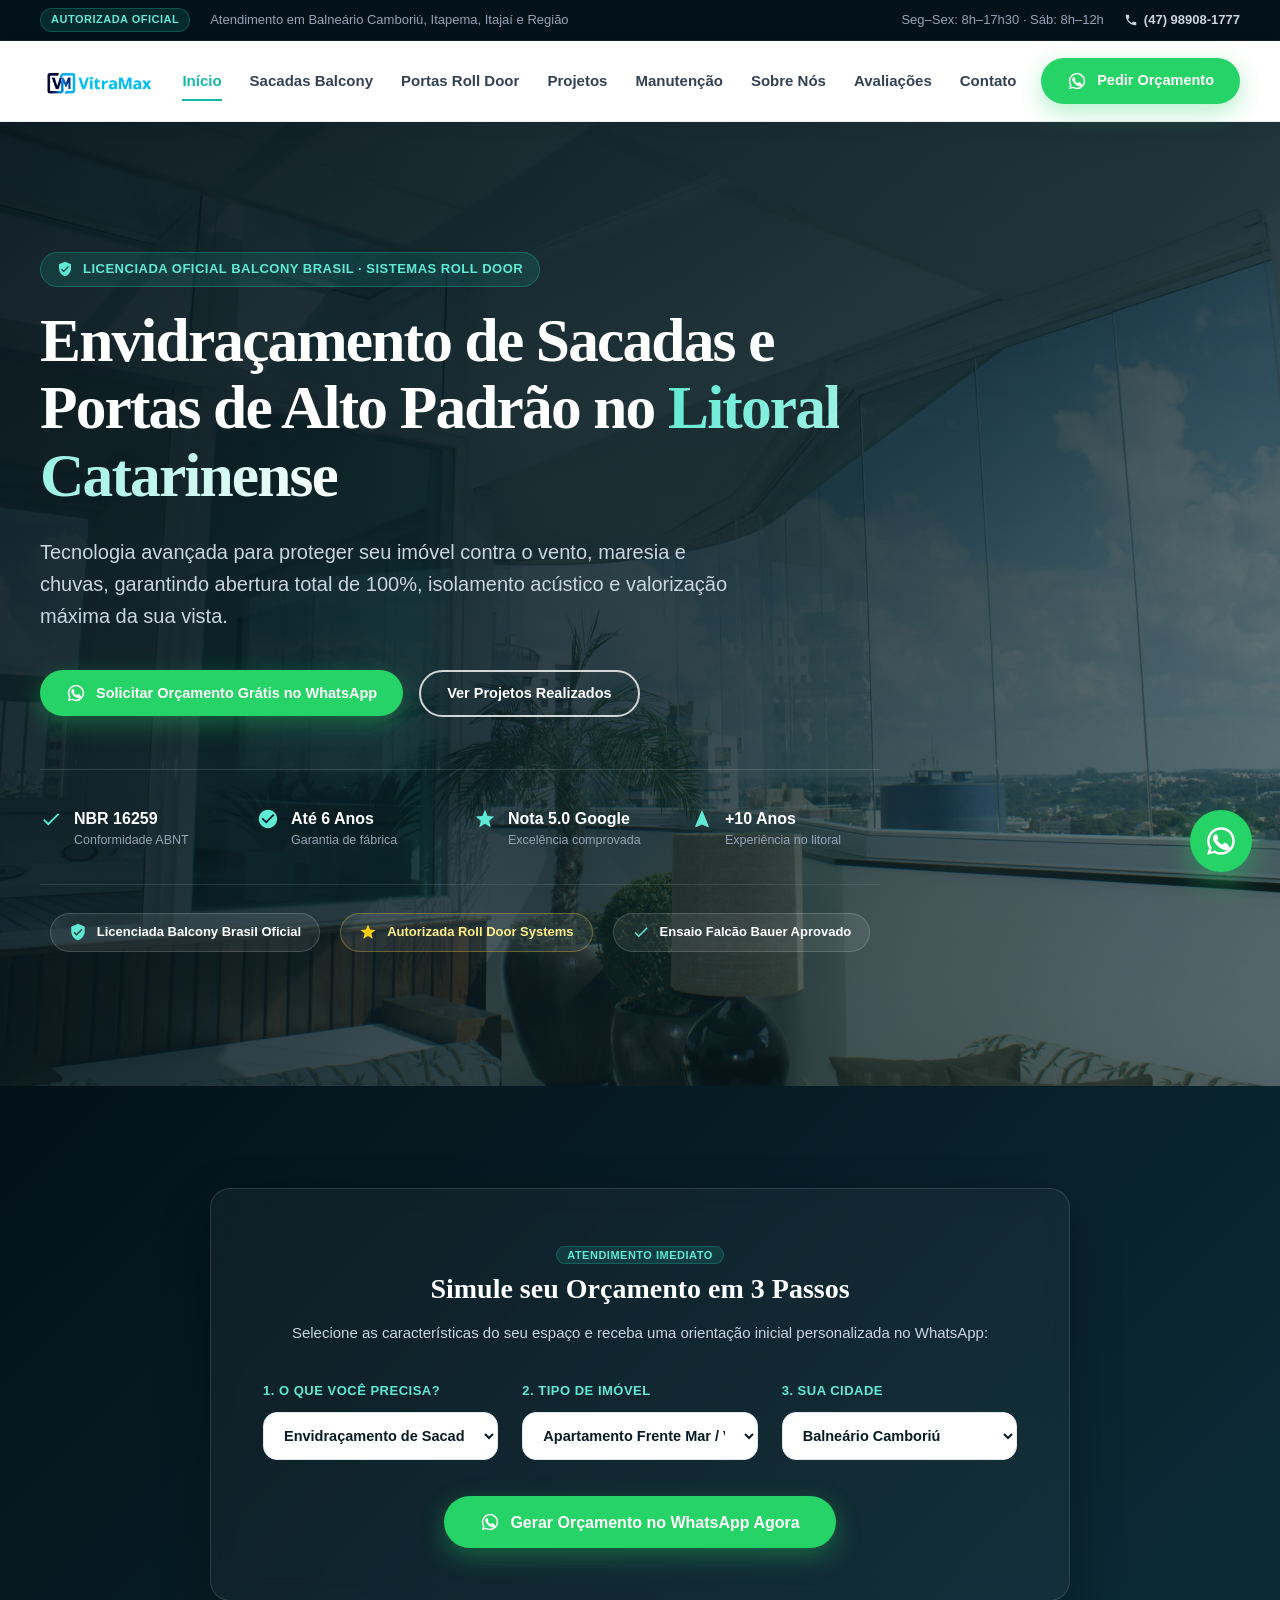
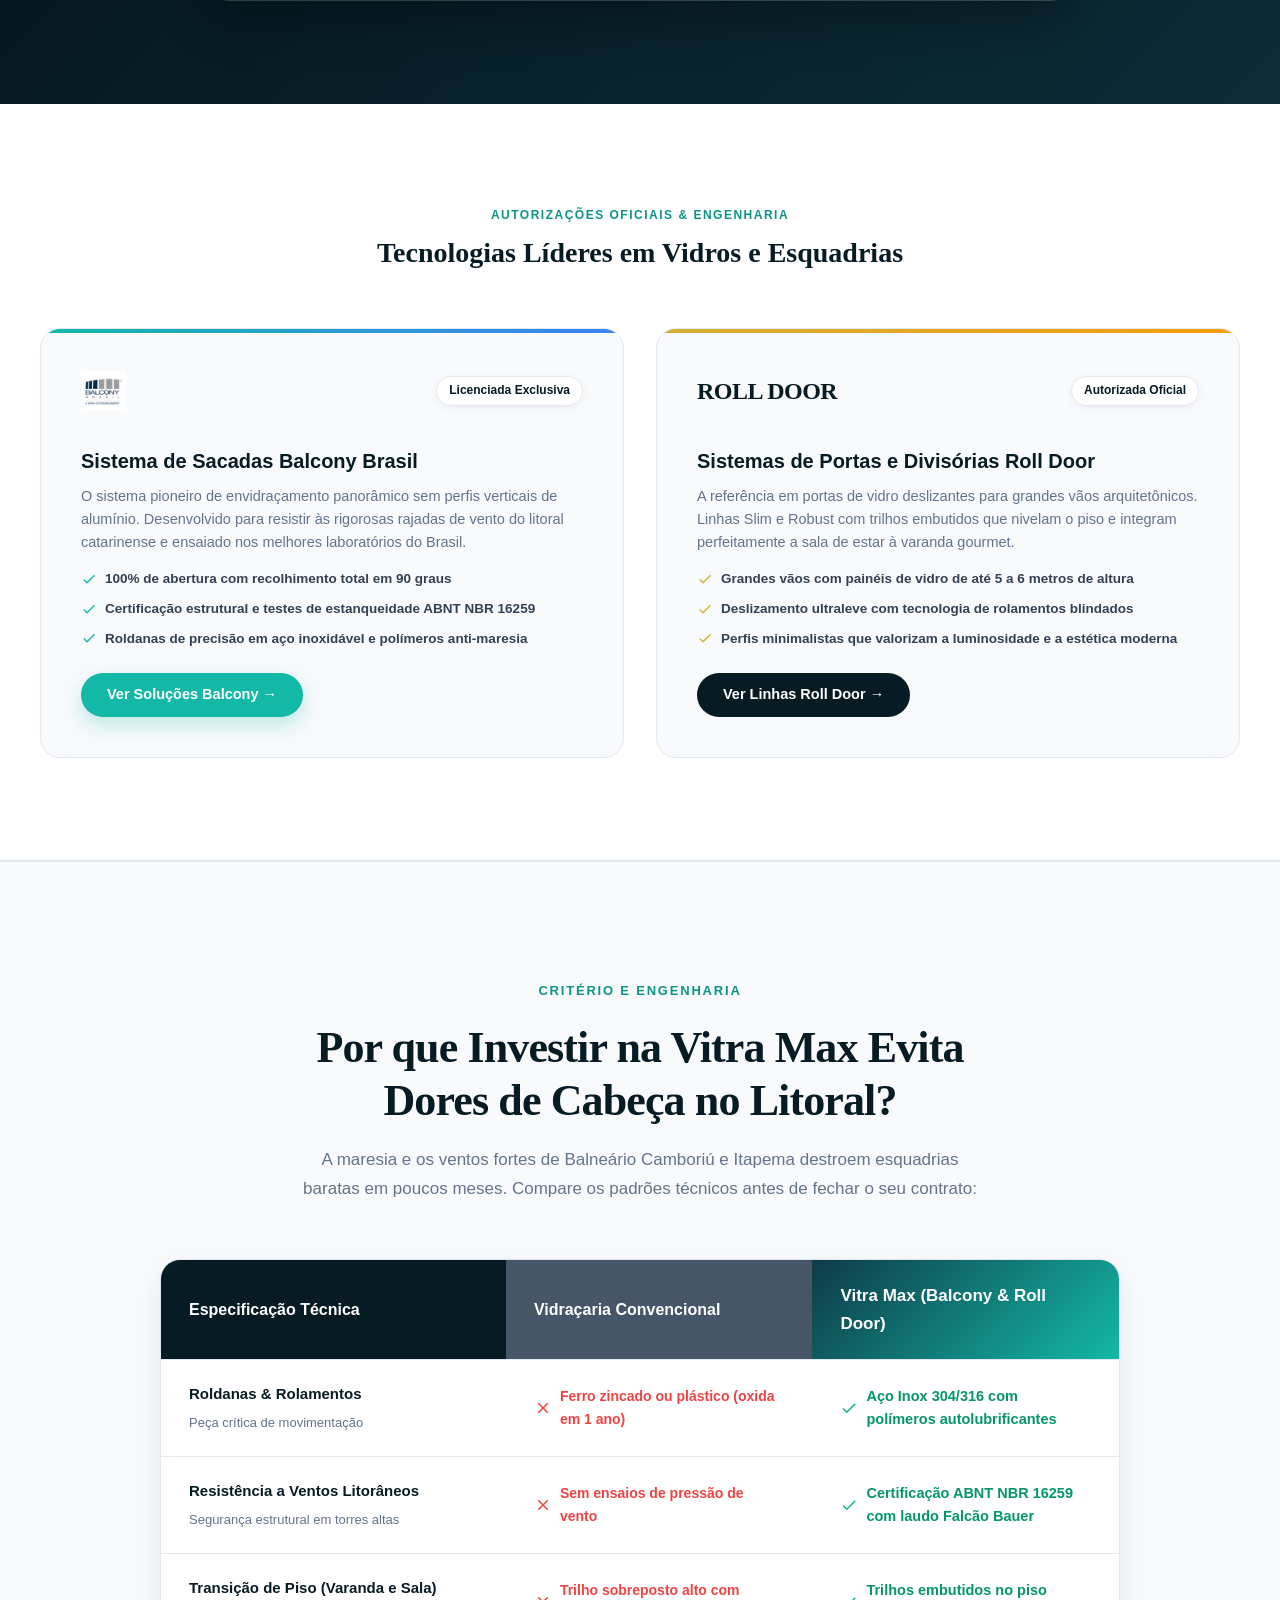
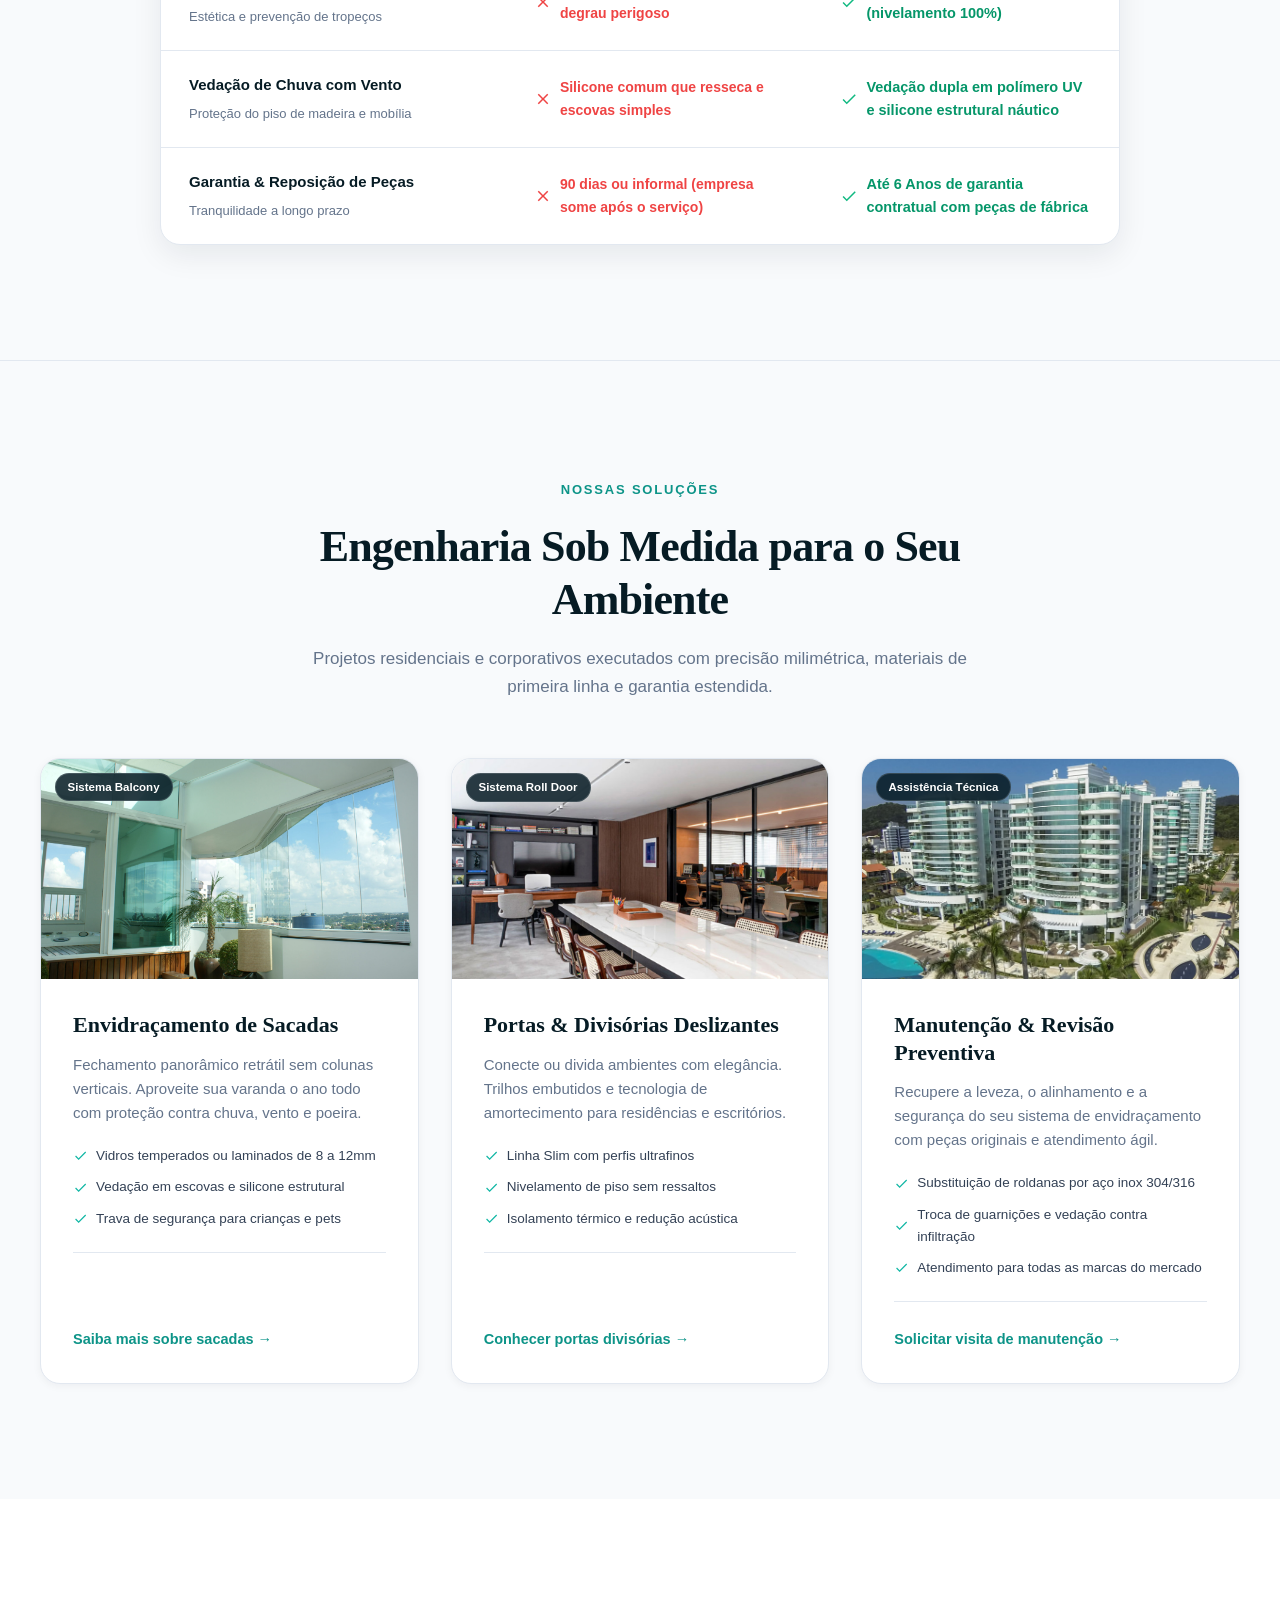
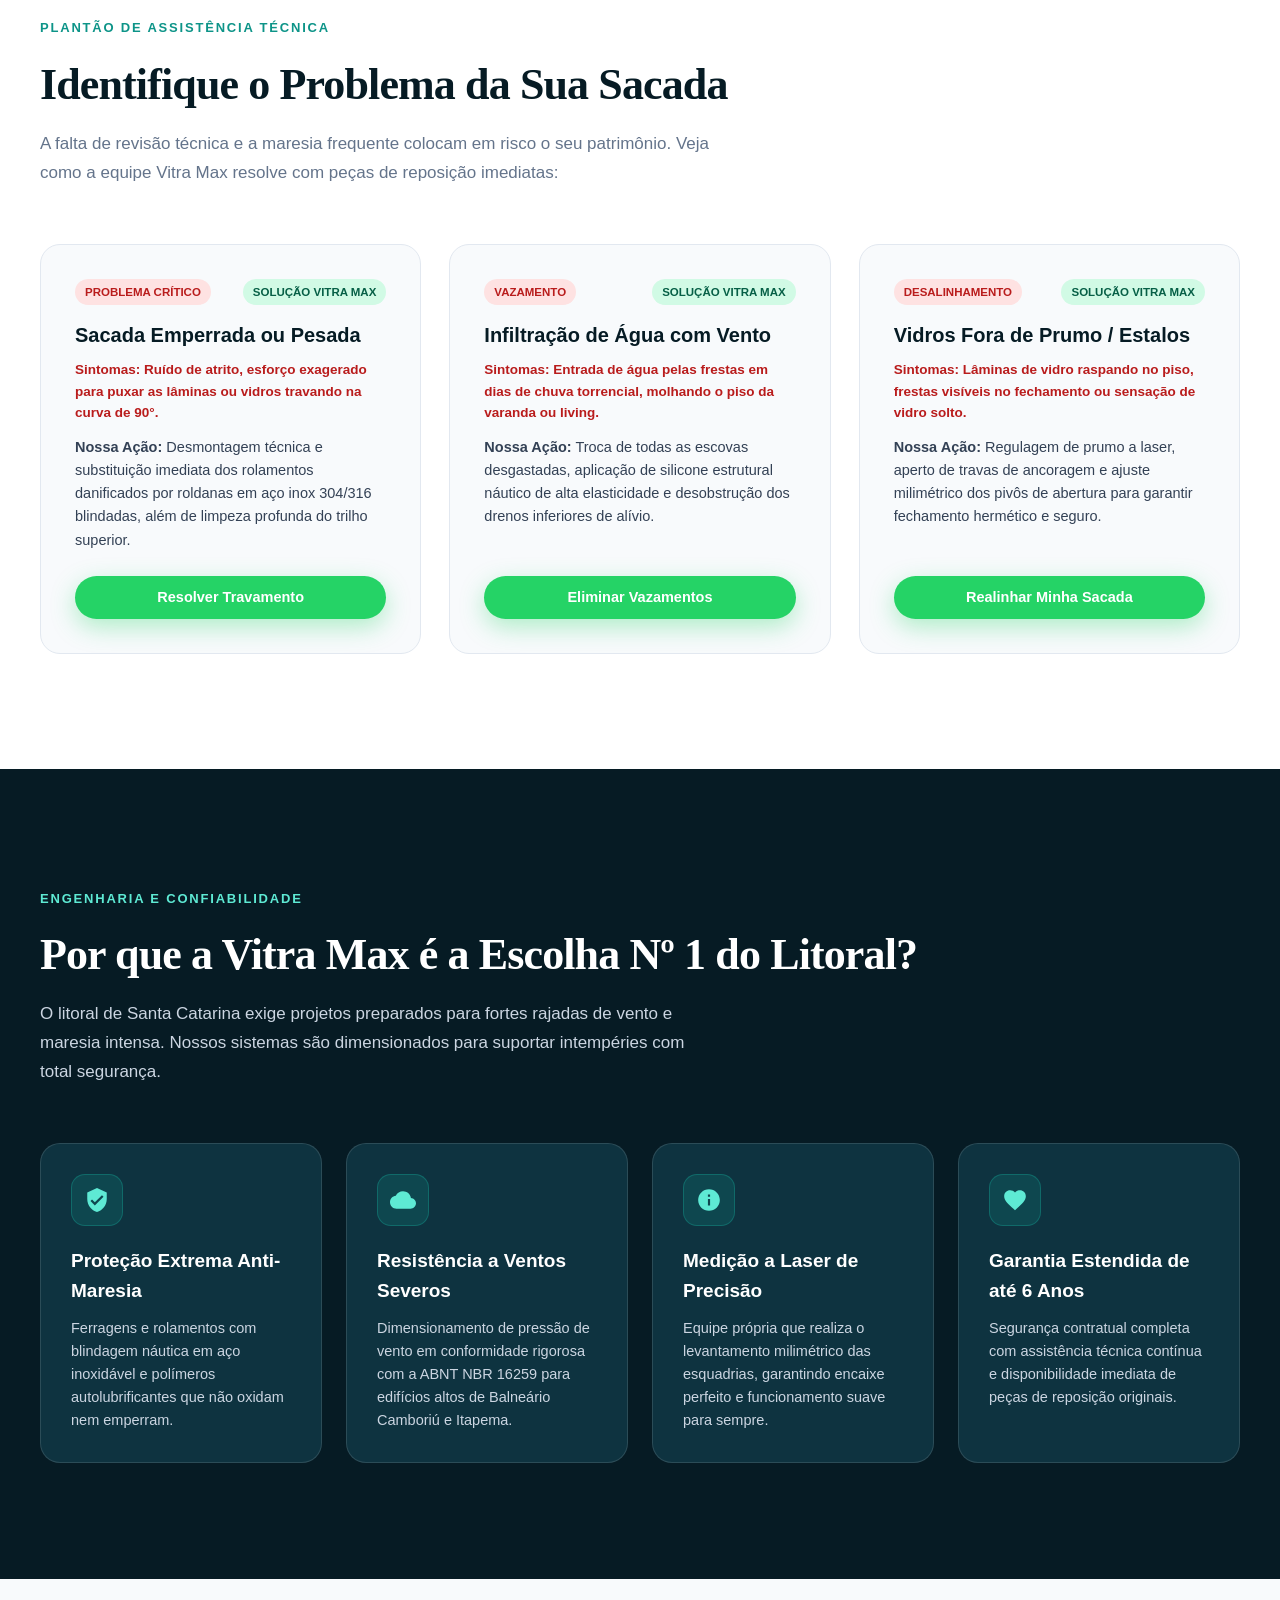
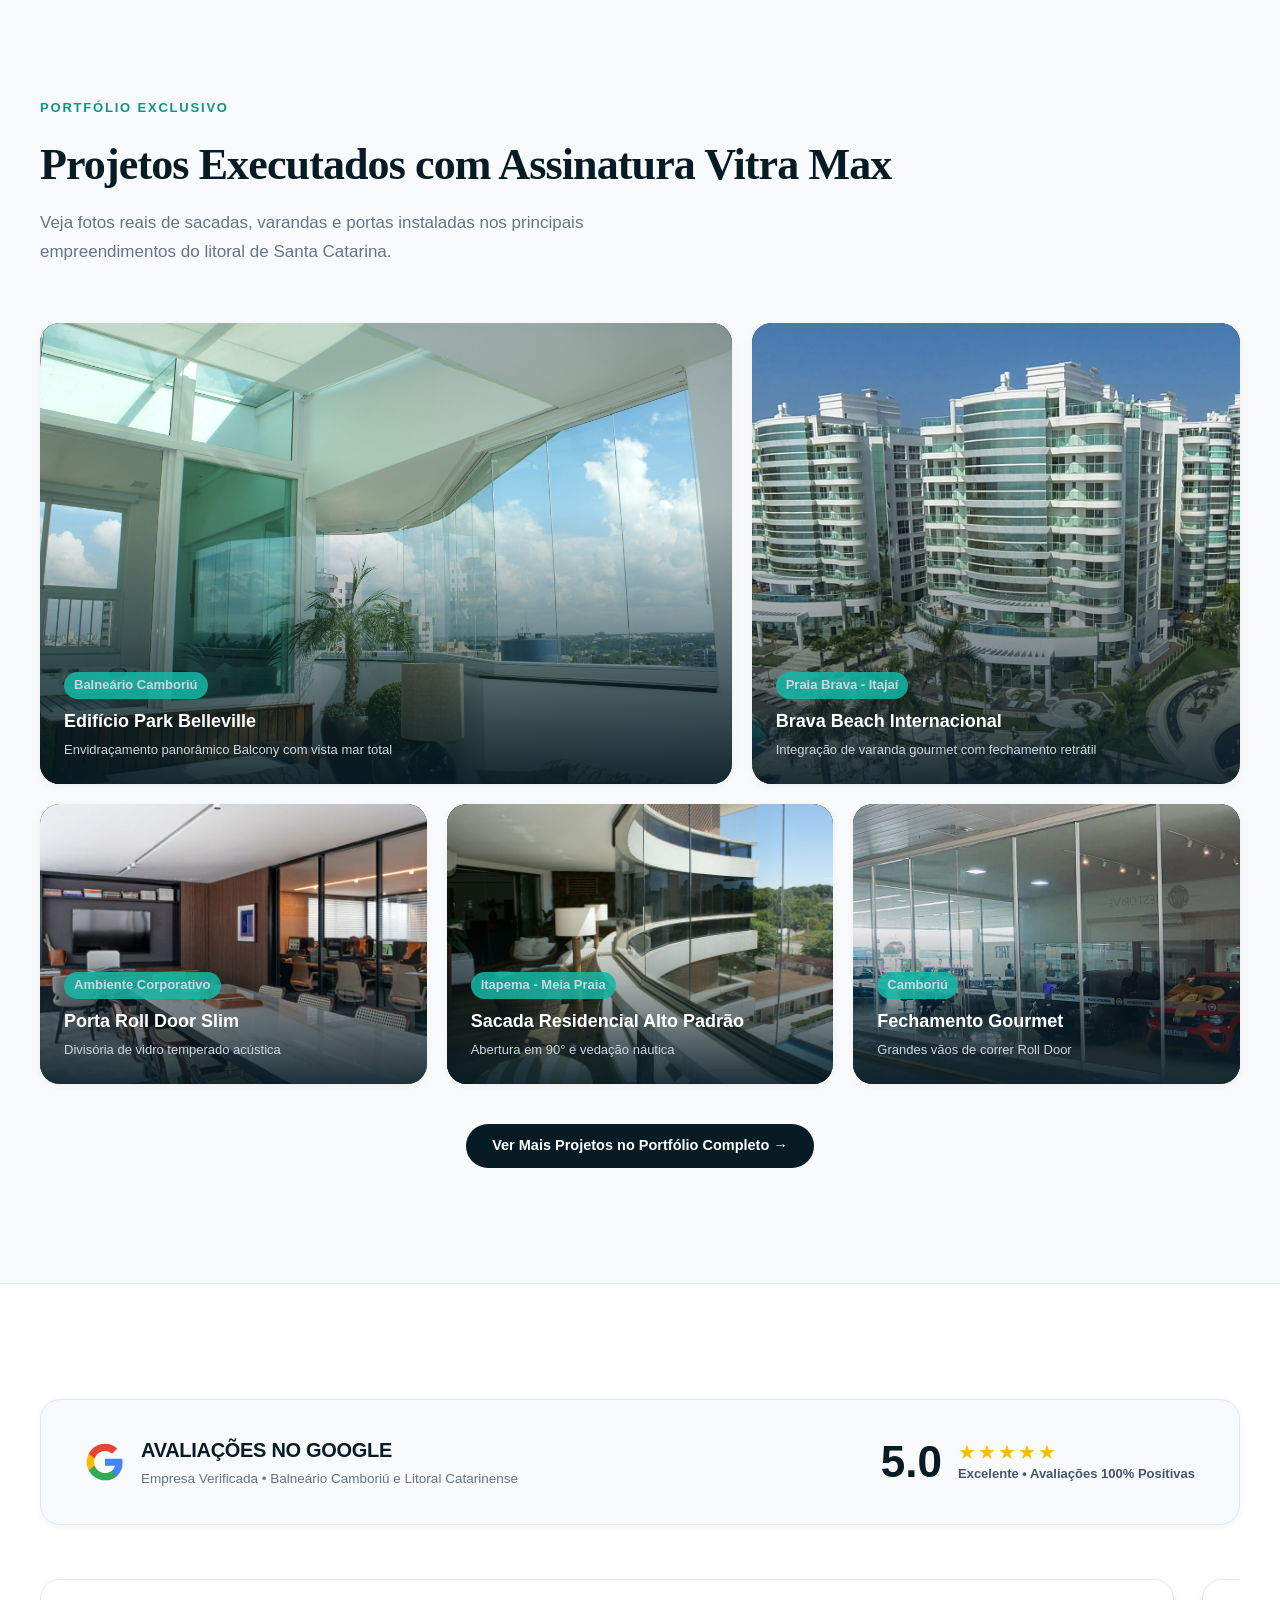
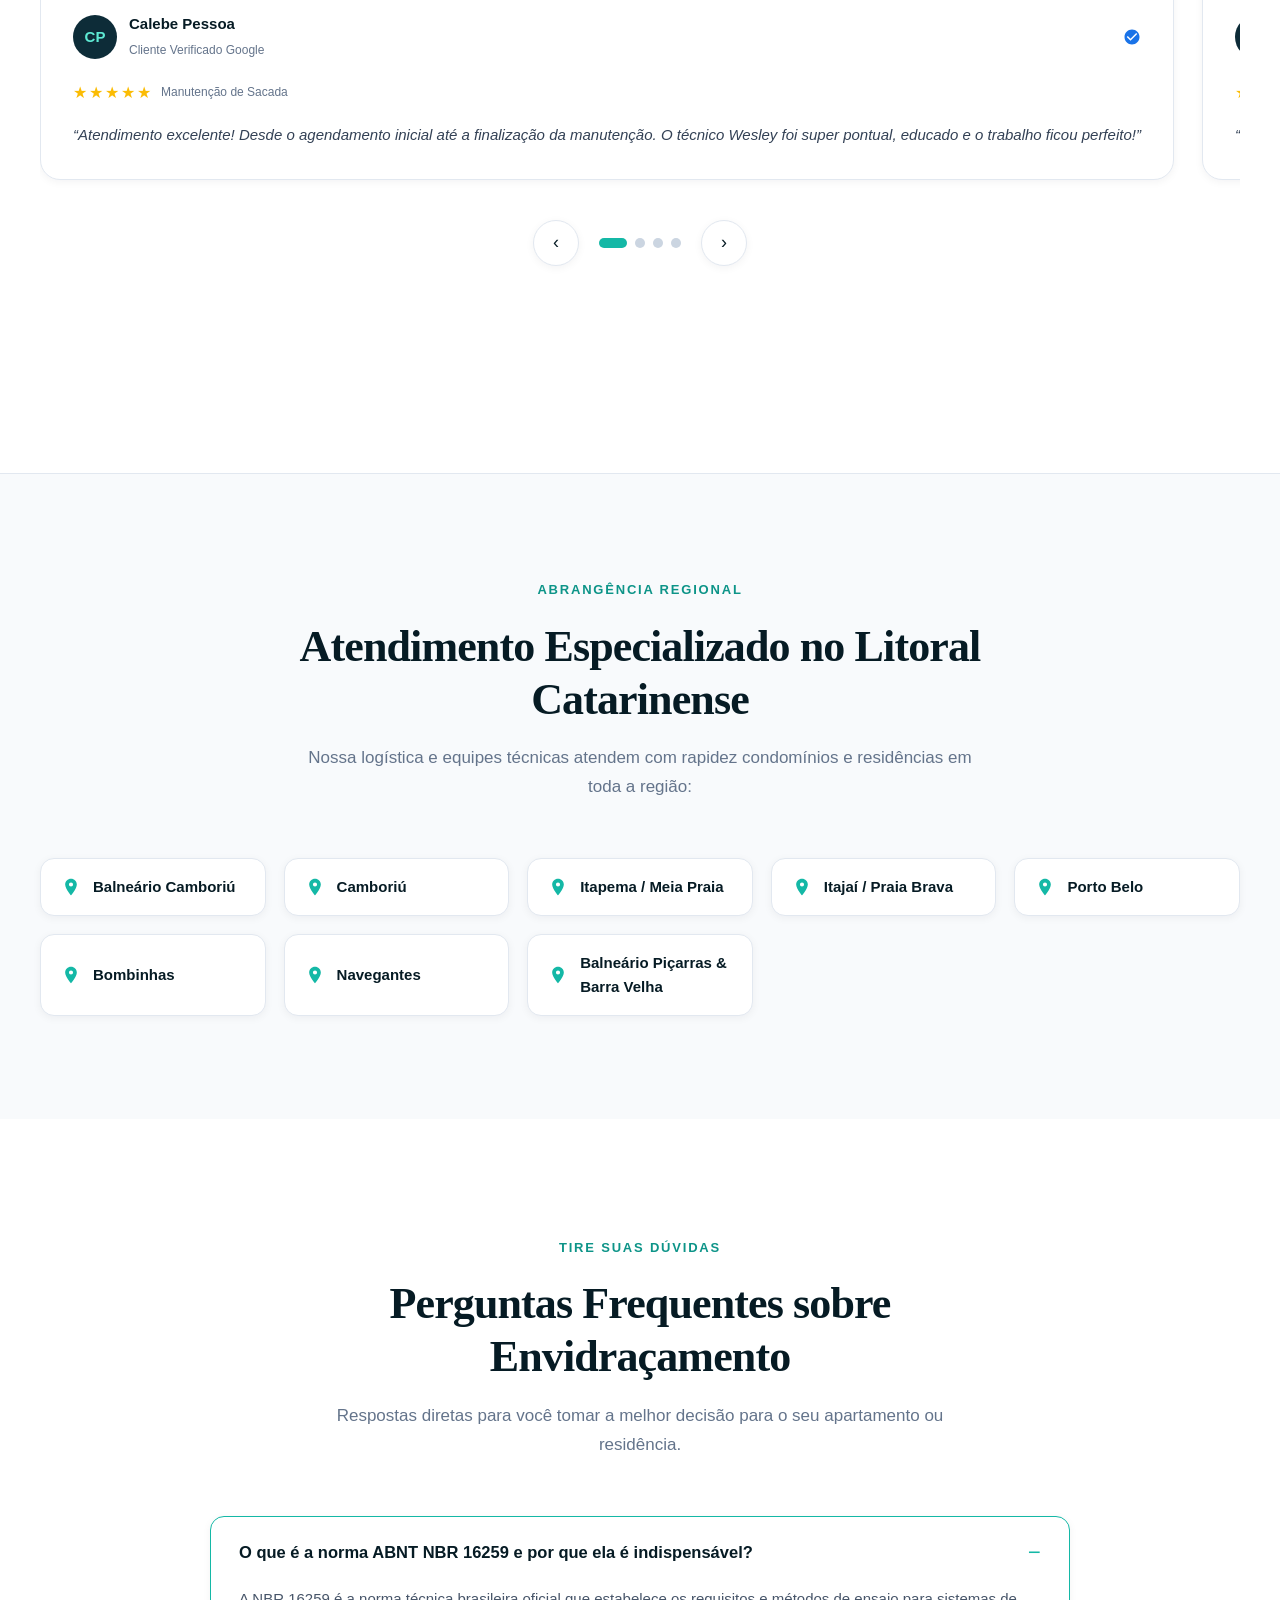
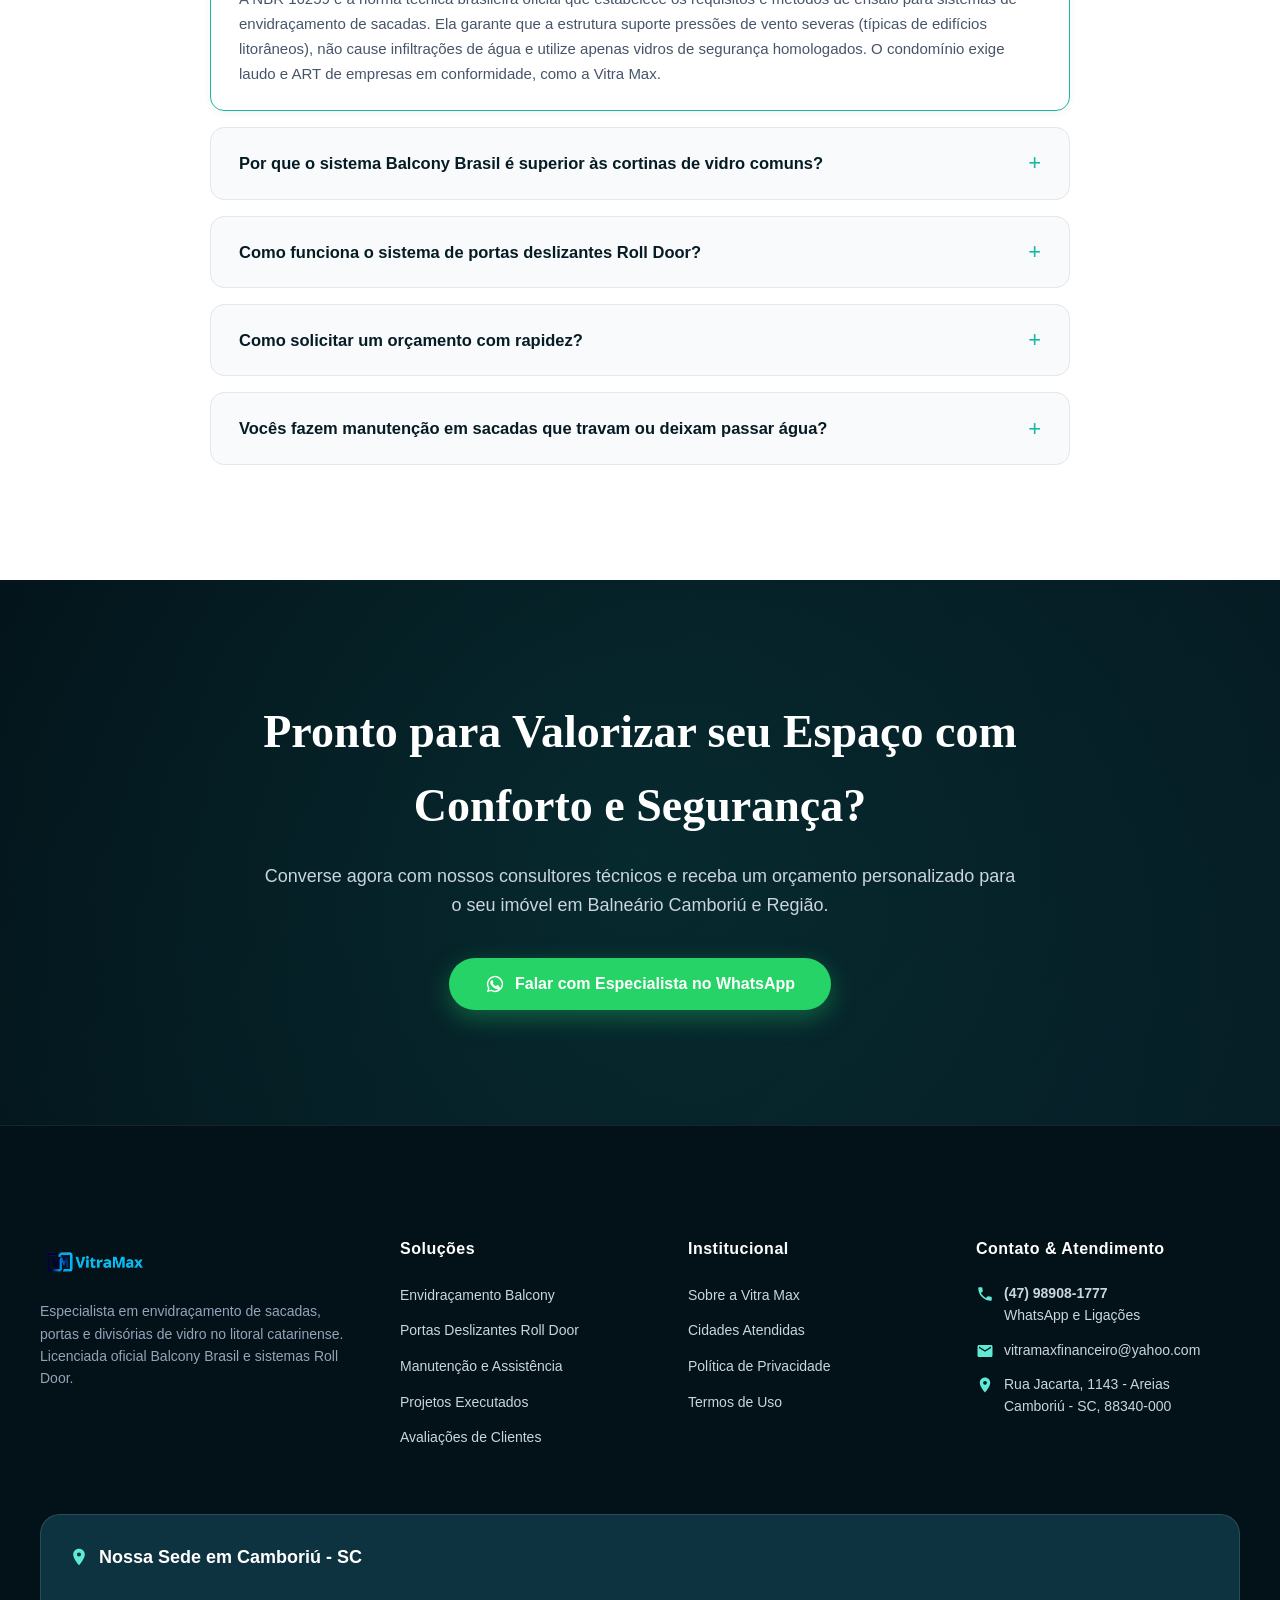
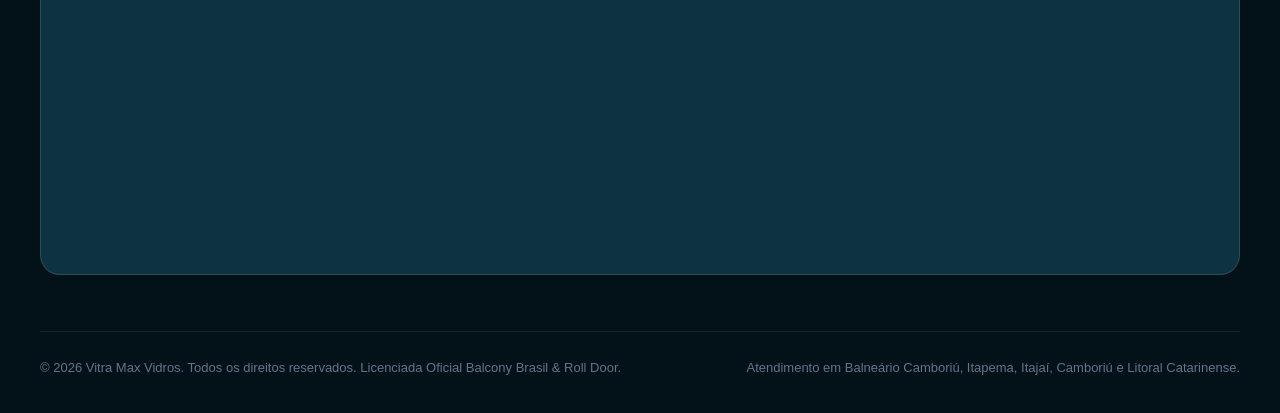
==== index.html @ 2893d274 "feat: site Vitra Max completo com suporte a Cloudflare Pages, clean URLs e otimizacoes de SEO" ====
<!DOCTYPE html>
<html lang="pt-BR">
<head>
  <meta charset="UTF-8">
  <meta name="viewport" content="width=device-width, initial-scale=1.0">
  <title>Vitra Max | Envidraçamento de Sacadas e Portas Deslizantes em Balneário Camboriú e Região</title>
  <meta name="description" content="Especialista em envidraçamento de sacadas, cortinas de vidro e portas divisórias no Litoral Catarinense. Licenciada Oficial Balcony Brasil e Roll Door. Solicite seu orçamento!">
  <meta name="robots" content="index, follow">
  <link rel="canonical" href="https://vitramax.com.br/">
  
  <!-- Open Graph / Redes Sociais -->
  <meta property="og:locale" content="pt_BR">
  <meta property="og:type" content="website">
  <meta property="og:title" content="Vitra Max | Envidraçamento de Sacadas e Portas Deslizantes">
  <meta property="og:description" content="Soluções sob medida em vidro de alto padrão. Licenciada Balcony Brasil e Roll Door em Balneário Camboriú, Itapema e Região.">
  <meta property="og:url" content="https://vitramax.com.br/">
  <meta property="og:site_name" content="Vitra Max Vidros">
  <meta property="og:image" content="imagens/park-belleville-25-scaled.jpg">

  <link rel="stylesheet" href="site.css">

  <!-- Schema.org Structured Data -->
  <script type="application/ld+json">
  {
    "@context": "https://schema.org",
    "@graph": [
      {
        "@type": ["HomeAndConstructionBusiness", "LocalBusiness"],
        "@id": "https://vitramax.com.br/#empresa",
        "name": "Vitra Max Vidros",
        "url": "https://vitramax.com.br/",
        "logo": "https://vitramax.com.br/imagens/logo-vitramax.png",
        "image": "https://vitramax.com.br/imagens/park-belleville-25-scaled.jpg",
        "telephone": "+55-47-98908-1777",
        "email": "vitramaxfinanceiro@yahoo.com",
        "priceRange": "$$",
        "address": {
          "@type": "PostalAddress",
          "streetAddress": "Rua Jacarta, 1143 - Bairro Areias",
          "addressLocality": "Camboriú",
          "addressRegion": "SC",
          "postalCode": "88340-000",
          "addressCountry": "BR"
        },
        "geo": {
          "@type": "GeoCoordinates",
          "latitude": -27.025984,
          "longitude": -48.654876
        },
        "areaServed": [
          "Balneário Camboriú",
          "Camboriú",
          "Itapema",
          "Itajaí",
          "Porto Belo",
          "Bombinhas",
          "Navegantes",
          "Balneário Piçarras",
          "Barra Velha"
        ],
        "openingHoursSpecification": [
          {
            "@type": "OpeningHoursSpecification",
            "dayOfWeek": ["Monday", "Tuesday", "Wednesday", "Thursday", "Friday"],
            "opens": "08:00",
            "closes": "17:30"
          },
          {
            "@type": "OpeningHoursSpecification",
            "dayOfWeek": ["Saturday"],
            "opens": "08:00",
            "closes": "12:00"
          }
        ],
        "aggregateRating": {
          "@type": "AggregateRating",
          "ratingValue": "5.0",
          "reviewCount": "48",
          "bestRating": "5",
          "worstRating": "1"
        }
      },
      {
        "@type": "FAQPage",
        "@id": "https://vitramax.com.br/#faq",
        "mainEntity": [
          {
            "@type": "Question",
            "name": "Qual é a tecnologia de envidraçamento utilizada pela Vitra Max?",
            "acceptedAnswer": {
              "@type": "Answer",
              "text": "A Vitra Max é licenciada oficial da Balcony Brasil, referência nacional em sistemas de envidraçamento panorâmico retrátil sem perfis verticais de alumínio, em total conformidade com a norma técnica ABNT NBR 16259."
            }
          },
          {
            "@type": "Question",
            "name": "O que é o sistema Roll Door de portas e divisórias?",
            "acceptedAnswer": {
              "@type": "Answer",
              "text": "O sistema Roll Door é a mais avançada tecnologia para portas e painéis deslizantes de vidro para grandes vãos, garantindo deslizamento suave, opções de trilhos embutidos no piso e alta vedação acústica e de vento."
            }
          },
          {
            "@type": "Question",
            "name": "Qual é a garantia oferecida nos projetos?",
            "acceptedAnswer": {
              "@type": "Answer",
              "text": "Oferecemos até 6 anos de garantia conforme a linha de produto e o projeto contratado, cobrindo componentes estruturais, vedação e roldanas inoxidáveis."
            }
          },
          {
            "@type": "Question",
            "name": "Vocês realizam manutenção em sacadas instaladas por outras empresas?",
            "acceptedAnswer": {
              "@type": "Answer",
              "text": "Sim! Contamos com equipe técnica especializada para manutenção preventiva e corretiva, troca de roldanas oxidadas por peças em aço inox, regulagem de painéis e substituição de escovas e vedação."
            }
          }
        ]
      }
    ]
  }
  </script>
</head>
<body>

  <!-- Topbar Informativa -->
  <div class="topbar">
    <div class="wrap">
      <div class="topbar-left">
        <span class="badge-tag">Autorizada Oficial</span>
        <span>Atendimento em Balneário Camboriú, Itapema, Itajaí e Região</span>
      </div>
      <div class="topbar-right">
        <span>Seg–Sex: 8h–17h30 · Sáb: 8h–12h</span>
        <a href="tel:+5547989081777">
          <svg viewBox="0 0 24 24"><path d="M20.01 15.38c-1.23 0-2.42-.2-3.53-.56a.977.977 0 0 0-1.01.24l-2.2 2.2a15.05 15.05 0 0 1-6.59-6.59l2.2-2.21a.96.96 0 0 0 .25-1.01A11.36 11.36 0 0 1 8.57 3.9c0-.55-.45-1-1-1H4c-.55 0-1 .45-1 1 0 9.39 7.61 17 17 17 .55 0 1-.45 1-1v-3.52c0-.55-.45-1-.99-1z"/></svg>
          (47) 98908-1777
        </a>
      </div>
    </div>
  </div>

  <!-- Cabeçalho Principal -->
  <header class="site-header">
    <div class="wrap header-inner">
      <a class="brand" href="/" title="Vitra Max Vidros">
        <img src="imagens/logo-vitramax.png" alt="Vitra Max Vidros de Alto Padrão">
      </a>

      <button class="menu-toggle" aria-label="Abrir Menu de Navegação" aria-expanded="false">☰</button>

      <nav class="main-nav">
        <a href="/" class="active">Início</a>
        <a href="/envidracamento-de-sacadas">Sacadas Balcony</a>
        <a href="/portas-divisorias">Portas Roll Door</a>
        <a href="/projetos-de-envidracamento">Projetos</a>
        <a href="/manutencao-de-envidracamento">Manutenção</a>
        <a href="/sobre-a-vitra-max">Sobre Nós</a>
        <a href="#avaliacoes">Avaliações</a>
        <a href="#contato">Contato</a>
      </nav>

      <div class="header-actions">
        <a class="btn btn-whatsapp" href="https://wa.me/5547989081777?text=Ol%C3%A1!%20Vim%20pelo%20site%20da%20Vitra%20Max%20e%20gostaria%20de%20um%20or%C3%A7amento." target="_blank" rel="noopener">
          <svg viewBox="0 0 32 32"><path d="M16 3a13 13 0 0 0-11.2 19.6L3 29l6.6-1.7A13 13 0 1 0 16 3Zm0 23.7a10.6 10.6 0 0 1-5.4-1.5l-.4-.2-3.9 1 1-3.8-.3-.4A10.7 10.7 0 1 1 16 26.7Zm5.9-8c-.3-.2-1.9-.9-2.2-1s-.5-.2-.8.2-1 1-1.2 1.2-.4.3-.7.1a8.7 8.7 0 0 1-2.6-1.6 9.6 9.6 0 0 1-1.8-2.3c-.2-.3 0-.5.1-.7l.5-.6c.2-.2.2-.4.3-.6 0-.2-.1-.5-.2-.7l-1-2.3c-.3-.7-.6-.6-.8-.6h-.7c-.3 0-.7.1-1 .5-.4.4-1.4 1.3-1.4 3.2s1.4 3.7 1.6 4c.2.2 2.8 4.3 6.8 6 1 .4 1.7.7 2.3.9 1 .3 1.9.3 2.6.2.8-.1 1.9-.8 2.2-1.5.3-.7.3-1.3.2-1.5s-.3-.3-.6-.5Z"/></svg>
          Pedir Orçamento
        </a>
      </div>
    </div>
  </header>

  <!-- Hero Section -->
  <section class="hero" style="--hero-bg: url('imagens/park-belleville-25-scaled.jpg')">
    <div class="wrap">
      <div class="hero-content">
        <div class="hero-pill">
          <svg viewBox="0 0 24 24"><path d="M12 1L3 5v6c0 5.55 3.84 10.74 9 12 5.16-1.26 9-6.45 9-12V5l-9-4zm-2 16l-4-4 1.41-1.41L10 14.17l6.59-6.59L18 9l-8 8z"/></svg>
          Licenciada Oficial Balcony Brasil · Sistemas Roll Door
        </div>
        <h1>Envidraçamento de Sacadas e Portas de Alto Padrão no <span class="highlight">Litoral Catarinense</span></h1>
        <p class="lead">Tecnologia avançada para proteger seu imóvel contra o vento, maresia e chuvas, garantindo abertura total de 100%, isolamento acústico e valorização máxima da sua vista.</p>

        <div class="hero-actions">
          <a class="btn btn-whatsapp" href="https://wa.me/5547989081777?text=Ol%C3%A1!%20Gostaria%20de%20solicitar%20um%20or%C3%A7amento%20para%20o%20meu%20im%C3%B3vel." target="_blank" rel="noopener">
            <svg viewBox="0 0 32 32"><path d="M16 3a13 13 0 0 0-11.2 19.6L3 29l6.6-1.7A13 13 0 1 0 16 3Zm0 23.7a10.6 10.6 0 0 1-5.4-1.5l-.4-.2-3.9 1 1-3.8-.3-.4A10.7 10.7 0 1 1 16 26.7Zm5.9-8c-.3-.2-1.9-.9-2.2-1s-.5-.2-.8.2-1 1-1.2 1.2-.4.3-.7.1a8.7 8.7 0 0 1-2.6-1.6 9.6 9.6 0 0 1-1.8-2.3c-.2-.3 0-.5.1-.7l.5-.6c.2-.2.2-.4.3-.6 0-.2-.1-.5-.2-.7l-1-2.3c-.3-.7-.6-.6-.8-.6h-.7c-.3 0-.7.1-1 .5-.4.4-1.4 1.3-1.4 3.2s1.4 3.7 1.6 4c.2.2 2.8 4.3 6.8 6 1 .4 1.7.7 2.3.9 1 .3 1.9.3 2.6.2.8-.1 1.9-.8 2.2-1.5.3-.7.3-1.3.2-1.5s-.3-.3-.6-.5Z"/></svg>
            Solicitar Orçamento Grátis no WhatsApp
          </a>
          <a class="btn btn-outline" href="/projetos-de-envidracamento">Ver Projetos Realizados</a>
        </div>

        <div class="hero-trust-bar">
          <div class="trust-item">
            <svg viewBox="0 0 24 24"><path d="M9 16.2L4.8 12l-1.4 1.4L9 19 21 7l-1.4-1.4L9 16.2z"/></svg>
            <div>
              <strong>NBR 16259</strong>
              <span>Conformidade ABNT</span>
            </div>
          </div>
          <div class="trust-item">
            <svg viewBox="0 0 24 24"><path d="M12 2C6.48 2 2 6.48 2 12s4.48 10 10 10 10-4.48 10-10S17.52 2 12 2zm-2 15l-5-5 1.41-1.41L10 14.17l7.59-7.59L19 8l-9 9z"/></svg>
            <div>
              <strong>Até 6 Anos</strong>
              <span>Garantia de fábrica</span>
            </div>
          </div>
          <div class="trust-item">
            <svg viewBox="0 0 24 24"><path d="M12 17.27L18.18 21l-1.64-7.03L22 9.24l-7.19-.61L12 2 9.19 8.63 2 9.24l5.46 4.73L5.82 21z"/></svg>
            <div>
              <strong>Nota 5.0 Google</strong>
              <span>Excelência comprovada</span>
            </div>
          </div>
          <div class="trust-item">
            <svg viewBox="0 0 24 24"><path d="M12 2L4.5 20.29l.71.71L12 18l6.79 3 .71-.71z"/></svg>
            <div>
              <strong>+10 Anos</strong>
              <span>Experiência no litoral</span>
            </div>
          </div>
        </div>

        <!-- Linha de Selos Oficiais Vetorizados -->
        <div class="official-seals-row">
          <div class="seal-badge">
            <svg viewBox="0 0 24 24"><path d="M12 1L3 5v6c0 5.55 3.84 10.74 9 12 5.16-1.26 9-6.45 9-12V5l-9-4zm-2 16l-4-4 1.41-1.41L10 14.17l6.59-6.59L18 9l-8 8z"/></svg>
            Licenciada Balcony Brasil Oficial
          </div>
          <div class="seal-badge gold">
            <svg viewBox="0 0 24 24"><path d="M12 17.27L18.18 21l-1.64-7.03L22 9.24l-7.19-.61L12 2 9.19 8.63 2 9.24l5.46 4.73L5.82 21z"/></svg>
            Autorizada Roll Door Systems
          </div>
          <div class="seal-badge">
            <svg viewBox="0 0 24 24"><path d="M9 16.2L4.8 12l-1.4 1.4L9 19 21 7l-1.4-1.4L9 16.2z"/></svg>
            Ensaio Falcão Bauer Aprovado
          </div>
        </div>

      </div>
    </div>
  </section>

  <!-- NOVO: Seletor Interativo de Orçamento Rápido (WhatsApp Lead Magnet) -->
  <section class="quote-widget-section">
    <div class="wrap">
      <div class="quote-widget-box">
        <div class="quote-widget-header">
          <span class="badge-tag" style="margin-bottom:10px;">Atendimento Imediato</span>
          <h3>Simule seu Orçamento em 3 Passos</h3>
          <p>Selecione as características do seu espaço e receba uma orientação inicial personalizada no WhatsApp:</p>
        </div>

        <form id="quick-quote-form">
          <div class="quote-grid-steps">
            <div class="quote-step">
              <label for="calc-service">1. O que você precisa?</label>
              <select id="calc-service" class="quote-select">
                <option value="Envidraçamento de Sacada (Sistema Balcony)">Envidraçamento de Sacada (Balcony)</option>
                <option value="Portas Deslizantes (Sistema Roll Door)">Portas Deslizantes (Roll Door)</option>
                <option value="Manutenção / Troca de Roldanas em Inox">Manutenção / Troca de Roldanas</option>
                <option value="Fechamento de Área Gourmet / SPA">Fechamento de Varanda Gourmet / SPA</option>
              </select>
            </div>

            <div class="quote-step">
              <label for="calc-property">2. Tipo de Imóvel</label>
              <select id="calc-property" class="quote-select">
                <option value="Apartamento Frente Mar / Vista Mar">Apartamento Frente Mar / Vista Mar</option>
                <option value="Apartamento em Edifício Residencial">Apartamento Residencial</option>
                <option value="Cobertura / Penthouse">Cobertura / Penthouse</option>
                <option value="Casa em Condomínio Fechado">Casa em Condomínio Fechado</option>
                <option value="Imóvel Comercial / Corporativo">Imóvel Comercial / Corporativo</option>
              </select>
            </div>

            <div class="quote-step">
              <label for="calc-city">3. Sua Cidade</label>
              <select id="calc-city" class="quote-select">
                <option value="Balneário Camboriú">Balneário Camboriú</option>
                <option value="Itapema / Meia Praia">Itapema / Meia Praia</option>
                <option value="Itajaí / Praia Brava">Itajaí / Praia Brava</option>
                <option value="Camboriú">Camboriú</option>
                <option value="Porto Belo / Bombinhas">Porto Belo / Bombinhas</option>
                <option value="Navegantes / Piçarras / Barra Velha">Navegantes / Piçarras / Barra Velha</option>
              </select>
            </div>
          </div>

          <div class="quote-widget-submit">
            <button type="submit" class="btn btn-whatsapp" style="padding:16px 36px; font-size:16px;">
              <svg viewBox="0 0 32 32"><path d="M16 3a13 13 0 0 0-11.2 19.6L3 29l6.6-1.7A13 13 0 1 0 16 3Zm0 23.7a10.6 10.6 0 0 1-5.4-1.5l-.4-.2-3.9 1 1-3.8-.3-.4A10.7 10.7 0 1 1 16 26.7Zm5.9-8c-.3-.2-1.9-.9-2.2-1s-.5-.2-.8.2-1 1-1.2 1.2-.4.3-.7.1a8.7 8.7 0 0 1-2.6-1.6 9.6 9.6 0 0 1-1.8-2.3c-.2-.3 0-.5.1-.7l.5-.6c.2-.2.2-.4.3-.6 0-.2-.1-.5-.2-.7l-1-2.3c-.3-.7-.6-.6-.8-.6h-.7c-.3 0-.7.1-1 .5-.4.4-1.4 1.3-1.4 3.2s1.4 3.7 1.6 4c.2.2 2.8 4.3 6.8 6 1 .4 1.7.7 2.3.9 1 .3 1.9.3 2.6.2.8-.1 1.9-.8 2.2-1.5.3-.7.3-1.3.2-1.5s-.3-.3-.6-.5Z"/></svg>
              Gerar Orçamento no WhatsApp Agora
            </button>
          </div>
        </form>
      </div>
    </div>
  </section>

  <!-- Seção de Parcerias Oficiais (Balcony Brasil & Roll Door) -->
  <section class="partners-section">
    <div class="wrap partners-inner">
      <div class="partners-header">
        <span class="kicker">Autorizações Oficiais & Engenharia</span>
        <h2>Tecnologias Líderes em Vidros e Esquadrias</h2>
      </div>

      <div class="partners-grid">
        <!-- Card Balcony Brasil -->
        <article class="partner-card">
          <div class="partner-top">
            <div class="partner-logo-box">
              <img src="imagens/balcony_brasil_logo.png" alt="Balcony Brasil Logo">
            </div>
            <span class="partner-badge">Licenciada Exclusiva</span>
          </div>
          <div>
            <h3>Sistema de Sacadas Balcony Brasil</h3>
            <p>O sistema pioneiro de envidraçamento panorâmico sem perfis verticais de alumínio. Desenvolvido para resistir às rigorosas rajadas de vento do litoral catarinense e ensaiado nos melhores laboratórios do Brasil.</p>
            <ul class="partner-features">
              <li>
                <svg viewBox="0 0 24 24"><path d="M9 16.2L4.8 12l-1.4 1.4L9 19 21 7l-1.4-1.4L9 16.2z"/></svg>
                100% de abertura com recolhimento total em 90 graus
              </li>
              <li>
                <svg viewBox="0 0 24 24"><path d="M9 16.2L4.8 12l-1.4 1.4L9 19 21 7l-1.4-1.4L9 16.2z"/></svg>
                Certificação estrutural e testes de estanqueidade ABNT NBR 16259
              </li>
              <li>
                <svg viewBox="0 0 24 24"><path d="M9 16.2L4.8 12l-1.4 1.4L9 19 21 7l-1.4-1.4L9 16.2z"/></svg>
                Roldanas de precisão em aço inoxidável e polímeros anti-maresia
              </li>
            </ul>
          </div>
          <div>
            <a class="btn btn-teal" href="/envidracamento-de-sacadas">Ver Soluções Balcony →</a>
          </div>
        </article>

        <!-- Card Roll Door -->
        <article class="partner-card roll-door">
          <div class="partner-top">
            <div class="partner-logo-box">
              <span class="partner-logo-text">ROLL DOOR</span>
            </div>
            <span class="partner-badge">Autorizada Oficial</span>
          </div>
          <div>
            <h3>Sistemas de Portas e Divisórias Roll Door</h3>
            <p>A referência em portas de vidro deslizantes para grandes vãos arquitetônicos. Linhas Slim e Robust com trilhos embutidos que nivelam o piso e integram perfeitamente a sala de estar à varanda gourmet.</p>
            <ul class="partner-features">
              <li>
                <svg viewBox="0 0 24 24"><path d="M9 16.2L4.8 12l-1.4 1.4L9 19 21 7l-1.4-1.4L9 16.2z"/></svg>
                Grandes vãos com painéis de vidro de até 5 a 6 metros de altura
              </li>
              <li>
                <svg viewBox="0 0 24 24"><path d="M9 16.2L4.8 12l-1.4 1.4L9 19 21 7l-1.4-1.4L9 16.2z"/></svg>
                Deslizamento ultraleve com tecnologia de rolamentos blindados
              </li>
              <li>
                <svg viewBox="0 0 24 24"><path d="M9 16.2L4.8 12l-1.4 1.4L9 19 21 7l-1.4-1.4L9 16.2z"/></svg>
                Perfis minimalistas que valorizam a luminosidade e a estética moderna
              </li>
            </ul>
          </div>
          <div>
            <a class="btn btn-dark" href="/portas-divisorias">Ver Linhas Roll Door →</a>
          </div>
        </article>
      </div>
    </div>
  </section>

  <!-- NOVO: TABELA COMPARATIVA DE AUTORIDADE (VIDRAÇARIA COMUM VS. VITRA MAX) -->
  <section class="comparison-section">
    <div class="wrap">
      <div class="sec-header center">
        <span class="sec-kicker">Critério e Engenharia</span>
        <h2 class="sec-title">Por que Investir na Vitra Max Evita Dores de Cabeça no Litoral?</h2>
        <p class="sec-desc">A maresia e os ventos fortes de Balneário Camboriú e Itapema destroem esquadrias baratas em poucos meses. Compare os padrões técnicos antes de fechar o seu contrato:</p>
      </div>

      <div class="comp-table-wrap">
        <table class="comp-table">
          <thead>
            <tr>
              <th style="width:36%;">Especificação Técnica</th>
              <th style="width:32%; background:#475569;">Vidraçaria Convencional</th>
              <th class="highlight-th" style="width:32%;">Vitra Max (Balcony & Roll Door)</th>
            </tr>
          </thead>
          <tbody>
            <tr>
              <td>
                <span class="comp-feat-title">Roldanas & Rolamentos</span>
                <span class="comp-feat-desc">Peça crítica de movimentação</span>
              </td>
              <td>
                <div class="comp-cross">
                  <svg viewBox="0 0 24 24"><path d="M19 6.41L17.59 5 12 10.59 6.41 5 5 6.41 10.59 12 5 17.59 6.41 19 12 13.41 17.59 19 19 17.59 13.41 12z"/></svg>
                  Ferro zincado ou plástico (oxida em 1 ano)
                </div>
              </td>
              <td>
                <div class="comp-check">
                  <svg viewBox="0 0 24 24"><path d="M9 16.2L4.8 12l-1.4 1.4L9 19 21 7l-1.4-1.4L9 16.2z"/></svg>
                  Aço Inox 304/316 com polímeros autolubrificantes
                </div>
              </td>
            </tr>
            <tr>
              <td>
                <span class="comp-feat-title">Resistência a Ventos Litorâneos</span>
                <span class="comp-feat-desc">Segurança estrutural em torres altas</span>
              </td>
              <td>
                <div class="comp-cross">
                  <svg viewBox="0 0 24 24"><path d="M19 6.41L17.59 5 12 10.59 6.41 5 5 6.41 10.59 12 5 17.59 6.41 19 12 13.41 17.59 19 19 17.59 13.41 12z"/></svg>
                  Sem ensaios de pressão de vento
                </div>
              </td>
              <td>
                <div class="comp-check">
                  <svg viewBox="0 0 24 24"><path d="M9 16.2L4.8 12l-1.4 1.4L9 19 21 7l-1.4-1.4L9 16.2z"/></svg>
                  Certificação ABNT NBR 16259 com laudo Falcão Bauer
                </div>
              </td>
            </tr>
            <tr>
              <td>
                <span class="comp-feat-title">Transição de Piso (Varanda e Sala)</span>
                <span class="comp-feat-desc">Estética e prevenção de tropeços</span>
              </td>
              <td>
                <div class="comp-cross">
                  <svg viewBox="0 0 24 24"><path d="M19 6.41L17.59 5 12 10.59 6.41 5 5 6.41 10.59 12 5 17.59 6.41 19 12 13.41 17.59 19 19 17.59 13.41 12z"/></svg>
                  Trilho sobreposto alto com degrau perigoso
                </div>
              </td>
              <td>
                <div class="comp-check">
                  <svg viewBox="0 0 24 24"><path d="M9 16.2L4.8 12l-1.4 1.4L9 19 21 7l-1.4-1.4L9 16.2z"/></svg>
                  Trilhos embutidos no piso (nivelamento 100%)
                </div>
              </td>
            </tr>
            <tr>
              <td>
                <span class="comp-feat-title">Vedação de Chuva com Vento</span>
                <span class="comp-feat-desc">Proteção do piso de madeira e mobília</span>
              </td>
              <td>
                <div class="comp-cross">
                  <svg viewBox="0 0 24 24"><path d="M19 6.41L17.59 5 12 10.59 6.41 5 5 6.41 10.59 12 5 17.59 6.41 19 12 13.41 17.59 19 19 17.59 13.41 12z"/></svg>
                  Silicone comum que resseca e escovas simples
                </div>
              </td>
              <td>
                <div class="comp-check">
                  <svg viewBox="0 0 24 24"><path d="M9 16.2L4.8 12l-1.4 1.4L9 19 21 7l-1.4-1.4L9 16.2z"/></svg>
                  Vedação dupla em polímero UV e silicone estrutural náutico
                </div>
              </td>
            </tr>
            <tr>
              <td>
                <span class="comp-feat-title">Garantia & Reposição de Peças</span>
                <span class="comp-feat-desc">Tranquilidade a longo prazo</span>
              </td>
              <td>
                <div class="comp-cross">
                  <svg viewBox="0 0 24 24"><path d="M19 6.41L17.59 5 12 10.59 6.41 5 5 6.41 10.59 12 5 17.59 6.41 19 12 13.41 17.59 19 19 17.59 13.41 12z"/></svg>
                  90 dias ou informal (empresa some após o serviço)
                </div>
              </td>
              <td>
                <div class="comp-check">
                  <svg viewBox="0 0 24 24"><path d="M9 16.2L4.8 12l-1.4 1.4L9 19 21 7l-1.4-1.4L9 16.2z"/></svg>
                  Até 6 Anos de garantia contratual com peças de fábrica
                </div>
              </td>
            </tr>
          </tbody>
        </table>
      </div>
    </div>
  </section>

  <!-- Seção de Soluções e Produtos Especializados -->
  <section class="sec-pad" id="solucoes">
    <div class="wrap">
      <div class="sec-header center">
        <span class="sec-kicker">Nossas Soluções</span>
        <h2 class="sec-title">Engenharia Sob Medida para o Seu Ambiente</h2>
        <p class="sec-desc">Projetos residenciais e corporativos executados com precisão milimétrica, materiais de primeira linha e garantia estendida.</p>
      </div>

      <div class="services-grid">
        <!-- Serviço 1: Envidraçamento de Sacadas -->
        <article class="service-card">
          <div class="service-img-box">
            <img src="imagens/park-belleville-25-scaled.jpg" alt="Envidraçamento de Sacadas Balcony">
            <span class="service-badge">Sistema Balcony</span>
          </div>
          <div class="service-body">
            <div>
              <h3>Envidraçamento de Sacadas</h3>
              <p>Fechamento panorâmico retrátil sem colunas verticais. Aproveite sua varanda o ano todo com proteção contra chuva, vento e poeira.</p>
              <ul class="service-specs">
                <li><svg viewBox="0 0 24 24"><path d="M9 16.2L4.8 12l-1.4 1.4L9 19 21 7l-1.4-1.4L9 16.2z"/></svg> Vidros temperados ou laminados de 8 a 12mm</li>
                <li><svg viewBox="0 0 24 24"><path d="M9 16.2L4.8 12l-1.4 1.4L9 19 21 7l-1.4-1.4L9 16.2z"/></svg> Vedação em escovas e silicone estrutural</li>
                <li><svg viewBox="0 0 24 24"><path d="M9 16.2L4.8 12l-1.4 1.4L9 19 21 7l-1.4-1.4L9 16.2z"/></svg> Trava de segurança para crianças e pets</li>
              </ul>
            </div>
            <a class="service-link" href="/envidracamento-de-sacadas">Saiba mais sobre sacadas →</a>
          </div>
        </article>

        <!-- Serviço 2: Portas Divisórias Roll Door -->
        <article class="service-card">
          <div class="service-img-box">
            <img src="imagens/f-2.jpg" alt="Portas Divisórias Deslizantes Roll Door">
            <span class="service-badge">Sistema Roll Door</span>
          </div>
          <div class="service-body">
            <div>
              <h3>Portas & Divisórias Deslizantes</h3>
              <p>Conecte ou divida ambientes com elegância. Trilhos embutidos e tecnologia de amortecimento para residências e escritórios.</p>
              <ul class="service-specs">
                <li><svg viewBox="0 0 24 24"><path d="M9 16.2L4.8 12l-1.4 1.4L9 19 21 7l-1.4-1.4L9 16.2z"/></svg> Linha Slim com perfis ultrafinos</li>
                <li><svg viewBox="0 0 24 24"><path d="M9 16.2L4.8 12l-1.4 1.4L9 19 21 7l-1.4-1.4L9 16.2z"/></svg> Nivelamento de piso sem ressaltos</li>
                <li><svg viewBox="0 0 24 24"><path d="M9 16.2L4.8 12l-1.4 1.4L9 19 21 7l-1.4-1.4L9 16.2z"/></svg> Isolamento térmico e redução acústica</li>
              </ul>
            </div>
            <a class="service-link" href="/portas-divisorias">Conhecer portas divisórias →</a>
          </div>
        </article>

        <!-- Serviço 3: Manutenção Especializada -->
        <article class="service-card">
          <div class="service-img-box">
            <img src="imagens/brava-beach-1.jpg" alt="Manutenção de Cortinas de Vidro e Sacadas">
            <span class="service-badge">Assistência Técnica</span>
          </div>
          <div class="service-body">
            <div>
              <h3>Manutenção & Revisão Preventiva</h3>
              <p>Recupere a leveza, o alinhamento e a segurança do seu sistema de envidraçamento com peças originais e atendimento ágil.</p>
              <ul class="service-specs">
                <li><svg viewBox="0 0 24 24"><path d="M9 16.2L4.8 12l-1.4 1.4L9 19 21 7l-1.4-1.4L9 16.2z"/></svg> Substituição de roldanas por aço inox 304/316</li>
                <li><svg viewBox="0 0 24 24"><path d="M9 16.2L4.8 12l-1.4 1.4L9 19 21 7l-1.4-1.4L9 16.2z"/></svg> Troca de guarnições e vedação contra infiltração</li>
                <li><svg viewBox="0 0 24 24"><path d="M9 16.2L4.8 12l-1.4 1.4L9 19 21 7l-1.4-1.4L9 16.2z"/></svg> Atendimento para todas as marcas do mercado</li>
              </ul>
            </div>
            <a class="service-link" href="/manutencao-de-envidracamento">Solicitar visita de manutenção →</a>
          </div>
        </article>
      </div>
    </div>
  </section>

  <!-- NOVO: SEÇÃO DE DIAGNÓSTICO DE MANUTENÇÃO (DO PROBLEMA À SOLUÇÃO) -->
  <section class="maintenance-diag-section">
    <div class="wrap">
      <div class="sec-header">
        <span class="sec-kicker">Plantão de Assistência Técnica</span>
        <h2 class="sec-title">Identifique o Problema da Sua Sacada</h2>
        <p class="sec-desc">A falta de revisão técnica e a maresia frequente colocam em risco o seu patrimônio. Veja como a equipe Vitra Max resolve com peças de reposição imediatas:</p>
      </div>

      <div class="diag-grid">
        <!-- Diagnóstico 1 -->
        <div class="diag-card">
          <div>
            <div class="diag-card-top">
              <span class="diag-tag-problem">Problema Crítico</span>
              <span class="diag-tag-solution">Solução Vitra Max</span>
            </div>
            <h3 style="margin-top:14px;">Sacada Emperrada ou Pesada</h3>
            <p class="diag-symptoms">Sintomas: Ruído de atrito, esforço exagerado para puxar as lâminas ou vidros travando na curva de 90°.</p>
            <p class="diag-solution-text"><strong>Nossa Ação:</strong> Desmontagem técnica e substituição imediata dos rolamentos danificados por roldanas em aço inox 304/316 blindadas, além de limpeza profunda do trilho superior.</p>
          </div>
          <div>
            <a class="btn btn-whatsapp" href="https://wa.me/5547989081777?text=Ol%C3%A1!%20Minha%20sacada%20est%C3%A1%20pesada/travando%20e%20preciso%20de%20revis%C3%A3o." target="_blank" rel="noopener" style="width:100%;">
              Resolver Travamento
            </a>
          </div>
        </div>

        <!-- Diagnóstico 2 -->
        <div class="diag-card">
          <div>
            <div class="diag-card-top">
              <span class="diag-tag-problem">Vazamento</span>
              <span class="diag-tag-solution">Solução Vitra Max</span>
            </div>
            <h3 style="margin-top:14px;">Infiltração de Água com Vento</h3>
            <p class="diag-symptoms">Sintomas: Entrada de água pelas frestas em dias de chuva torrencial, molhando o piso da varanda ou living.</p>
            <p class="diag-solution-text"><strong>Nossa Ação:</strong> Troca de todas as escovas desgastadas, aplicação de silicone estrutural náutico de alta elasticidade e desobstrução dos drenos inferiores de alívio.</p>
          </div>
          <div>
            <a class="btn btn-whatsapp" href="https://wa.me/5547989081777?text=Ol%C3%A1!%20Minha%20sacada%20est%C3%A1%20com%20infiltra%C3%A7%C3%A3o%20de%20%C3%A1gua%20da%20chuva." target="_blank" rel="noopener" style="width:100%;">
              Eliminar Vazamentos
            </a>
          </div>
        </div>

        <!-- Diagnóstico 3 -->
        <div class="diag-card">
          <div>
            <div class="diag-card-top">
              <span class="diag-tag-problem">Desalinhamento</span>
              <span class="diag-tag-solution">Solução Vitra Max</span>
            </div>
            <h3 style="margin-top:14px;">Vidros Fora de Prumo / Estalos</h3>
            <p class="diag-symptoms">Sintomas: Lâminas de vidro raspando no piso, frestas visíveis no fechamento ou sensação de vidro solto.</p>
            <p class="diag-solution-text"><strong>Nossa Ação:</strong> Regulagem de prumo a laser, aperto de travas de ancoragem e ajuste milimétrico dos pivôs de abertura para garantir fechamento hermético e seguro.</p>
          </div>
          <div>
            <a class="btn btn-whatsapp" href="https://wa.me/5547989081777?text=Ol%C3%A1!%20Os%20vidros%20da%20minha%20sacada%20est%C3%A3o%20desalinhados." target="_blank" rel="noopener" style="width:100%;">
              Realinhar Minha Sacada
            </a>
          </div>
        </div>
      </div>
    </div>
  </section>

  <!-- Seção de Diferenciais de Engenharia (Dark) -->
  <section class="sec-pad tech-section">
    <div class="wrap">
      <div class="sec-header">
        <span class="sec-kicker">Engenharia e Confiabilidade</span>
        <h2 class="sec-title">Por que a Vitra Max é a Escolha Nº 1 do Litoral?</h2>
        <p class="sec-desc">O litoral de Santa Catarina exige projetos preparados para fortes rajadas de vento e maresia intensa. Nossos sistemas são dimensionados para suportar intempéries com total segurança.</p>
      </div>

      <div class="tech-grid">
        <div class="tech-card">
          <div class="tech-icon">
            <svg viewBox="0 0 24 24"><path d="M12 1L3 5v6c0 5.55 3.84 10.74 9 12 5.16-1.26 9-6.45 9-12V5l-9-4zm-2 16l-4-4 1.41-1.41L10 14.17l6.59-6.59L18 9l-8 8z"/></svg>
          </div>
          <h3>Proteção Extrema Anti-Maresia</h3>
          <p>Ferragens e rolamentos com blindagem náutica em aço inoxidável e polímeros autolubrificantes que não oxidam nem emperram.</p>
        </div>

        <div class="tech-card">
          <div class="tech-icon">
            <svg viewBox="0 0 24 24"><path d="M19.35 10.04C18.67 6.59 15.64 4 12 4 9.11 4 6.6 5.64 5.35 8.04 2.34 8.36 0 10.91 0 14c0 3.31 2.69 6 6 6h13c2.76 0 5-2.24 5-5 0-2.64-2.05-4.78-4.65-4.96z"/></svg>
          </div>
          <h3>Resistência a Ventos Severos</h3>
          <p>Dimensionamento de pressão de vento em conformidade rigorosa com a ABNT NBR 16259 para edifícios altos de Balneário Camboriú e Itapema.</p>
        </div>

        <div class="tech-card">
          <div class="tech-icon">
            <svg viewBox="0 0 24 24"><path d="M12 2C6.48 2 2 6.48 2 12s4.48 10 10 10 10-4.48 10-10S17.52 2 12 2zm1 15h-2v-6h2v6zm0-8h-2V7h2v2z"/></svg>
          </div>
          <h3>Medição a Laser de Precisão</h3>
          <p>Equipe própria que realiza o levantamento milimétrico das esquadrias, garantindo encaixe perfeito e funcionamento suave para sempre.</p>
        </div>

        <div class="tech-card">
          <div class="tech-icon">
            <svg viewBox="0 0 24 24"><path d="M12 21.35l-1.45-1.32C5.4 15.36 2 12.28 2 8.5 2 5.42 4.42 3 7.5 3c1.74 0 3.41.81 4.5 2.09C13.09 3.81 14.76 3 16.5 3 19.58 3 22 5.42 22 8.5c0 3.78-3.4 6.86-8.55 11.54L12 21.35z"/></svg>
          </div>
          <h3>Garantia Estendida de até 6 Anos</h3>
          <p>Segurança contratual completa com assistência técnica contínua e disponibilidade imediata de peças de reposição originais.</p>
        </div>
      </div>
    </div>
  </section>

  <!-- Galeria de Projetos Realizados -->
  <section class="sec-pad" id="projetos">
    <div class="wrap">
      <div class="sec-header">
        <span class="sec-kicker">Portfólio Exclusivo</span>
        <h2 class="sec-title">Projetos Executados com Assinatura Vitra Max</h2>
        <p class="sec-desc">Veja fotos reais de sacadas, varandas e portas instaladas nos principais empreendimentos do litoral de Santa Catarina.</p>
      </div>

      <div class="projects-gallery">
        <div class="gallery-item col-7">
          <img src="imagens/park-belleville-25-scaled.jpg" alt="Envidraçamento Park Belleville" loading="lazy">
          <div class="gallery-overlay">
            <span class="gallery-badge">Balneário Camboriú</span>
            <h4>Edifício Park Belleville</h4>
            <span>Envidraçamento panorâmico Balcony com vista mar total</span>
          </div>
        </div>

        <div class="gallery-item col-5">
          <img src="imagens/brava-beach-1.jpg" alt="Projeto Brava Beach" loading="lazy">
          <div class="gallery-overlay">
            <span class="gallery-badge">Praia Brava - Itajaí</span>
            <h4>Brava Beach Internacional</h4>
            <span>Integração de varanda gourmet com fechamento retrátil</span>
          </div>
        </div>

        <div class="gallery-item col-4">
          <img src="imagens/f-2.jpg" alt="Porta Roll Door Slim" loading="lazy">
          <div class="gallery-overlay">
            <span class="gallery-badge">Ambiente Corporativo</span>
            <h4>Porta Roll Door Slim</h4>
            <span>Divisória de vidro temperado acústica</span>
          </div>
        </div>

        <div class="gallery-item col-4">
          <img src="imagens/juarez-betina-006.jpg" alt="Envidraçamento Residencial" loading="lazy">
          <div class="gallery-overlay">
            <span class="gallery-badge">Itapema - Meia Praia</span>
            <h4>Sacada Residencial Alto Padrão</h4>
            <span>Abertura em 90° e vedação náutica</span>
          </div>
        </div>

        <div class="gallery-item col-4">
          <img src="imagens/f-3.jpg" alt="Fechamento de Área Externa" loading="lazy">
          <div class="gallery-overlay">
            <span class="gallery-badge">Camboriú</span>
            <h4>Fechamento Gourmet</h4>
            <span>Grandes vãos de correr Roll Door</span>
          </div>
        </div>
      </div>

      <div style="text-align: center; margin-top: 40px;">
        <a class="btn btn-dark" href="/projetos-de-envidracamento">Ver Mais Projetos no Portfólio Completo →</a>
      </div>
    </div>
  </section>

  <!-- NOVO: SLIDER / CARROSSEL INTERATIVO DE GOOGLE REVIEWS (PADRÃO REBRACE PREMIUM) -->
  <section class="google-reviews-section" id="avaliacoes">
    <div class="wrap">
      <!-- Cabeçalho Oficial do Google -->
      <div class="google-header-card">
        <div class="google-logo-wrap">
          <svg viewBox="0 0 24 24" width="40" height="40">
            <path fill="#4285F4" d="M22.56 12.25c0-.78-.07-1.53-.2-2.25H12v4.26h5.92c-.26 1.37-1.04 2.53-2.21 3.31v2.77h3.57c2.08-1.92 3.28-4.74 3.28-8.09z"/>
            <path fill="#34A853" d="M12 23c2.97 0 5.46-.98 7.28-2.66l-3.57-2.77c-.98.66-2.23 1.06-3.71 1.06-2.86 0-5.29-1.93-6.16-4.53H2.18v2.84C3.99 20.53 7.7 23 12 23z"/>
            <path fill="#FBBC05" d="M5.84 14.09c-.22-.66-.35-1.36-.35-2.09s.13-1.43.35-2.09V7.06H2.18C1.43 8.55 1 10.22 1 12s.43 3.45 1.18 4.94l2.85-2.22.81-.63z"/>
            <path fill="#EA4335" d="M12 5.38c1.62 0 3.06.56 4.21 1.64l3.15-3.15C17.45 2.09 14.97 1 12 1 7.7 1 3.99 3.47 2.18 7.06l3.66 2.84c.87-2.6 3.3-4.52 6.16-4.52z"/>
          </svg>
          <div>
            <div class="google-title">AVALIAÇÕES NO GOOGLE</div>
            <div class="google-sub">Empresa Verificada • Balneário Camboriú e Litoral Catarinense</div>
          </div>
        </div>

        <div class="google-score-wrap">
          <span class="big-score">5.0</span>
          <div class="score-details">
            <div class="score-stars">★★★★★</div>
            <div class="score-count">Excelente • Avaliações 100% Positivas</div>
          </div>
        </div>
      </div>

      <!-- Carrossel Deslizante de Depoimentos Reais -->
      <div class="reviews-slider-wrap">
        <div class="reviews-track">
          <!-- Review 1 -->
          <article class="review-card">
            <div class="review-card-header">
              <div class="reviewer-meta">
                <div class="reviewer-avatar">CP</div>
                <div class="reviewer-info">
                  <strong>Calebe Pessoa</strong>
                  <span>Cliente Verificado Google</span>
                </div>
              </div>
              <div class="google-verified-badge">
                <svg viewBox="0 0 24 24"><path fill="#1a73e8" d="M12 2C6.48 2 2 6.48 2 12s4.48 10 10 10 10-4.48 10-10S17.52 2 12 2zm-2 15l-5-5 1.41-1.41L10 14.17l7.59-7.59L19 8l-9 9z"/></svg>
              </div>
            </div>
            <div class="review-stars-row">
              <span class="stars">★★★★★</span>
              <span class="time-tag">Manutenção de Sacada</span>
            </div>
            <p class="review-text">“Atendimento excelente! Desde o agendamento inicial até a finalização da manutenção. O técnico Wesley foi super pontual, educado e o trabalho ficou perfeito!”</p>
          </article>

          <!-- Review 2 -->
          <article class="review-card">
            <div class="review-card-header">
              <div class="reviewer-meta">
                <div class="reviewer-avatar">GR</div>
                <div class="reviewer-info">
                  <strong>Giovanna Reis</strong>
                  <span>Cliente Verificado Google</span>
                </div>
              </div>
              <div class="google-verified-badge">
                <svg viewBox="0 0 24 24"><path fill="#1a73e8" d="M12 2C6.48 2 2 6.48 2 12s4.48 10 10 10 10-4.48 10-10S17.52 2 12 2zm-2 15l-5-5 1.41-1.41L10 14.17l7.59-7.59L19 8l-9 9z"/></svg>
              </div>
            </div>
            <div class="review-stars-row">
              <span class="stars">★★★★★</span>
              <span class="time-tag">Envidraçamento Balcony</span>
            </div>
            <p class="review-text">“Podem confiar de olhos fechados. São os melhores do litoral catarinense! O sistema de sacada Balcony corre super leve e a vedação contra a maresia é impecável.”</p>
          </article>

          <!-- Review 3 -->
          <article class="review-card">
            <div class="review-card-header">
              <div class="reviewer-meta">
                <div class="reviewer-avatar">FS</div>
                <div class="reviewer-info">
                  <strong>5 Segundos</strong>
                  <span>Cliente Verificado Google</span>
                </div>
              </div>
              <div class="google-verified-badge">
                <svg viewBox="0 0 24 24"><path fill="#1a73e8" d="M12 2C6.48 2 2 6.48 2 12s4.48 10 10 10 10-4.48 10-10S17.52 2 12 2zm-2 15l-5-5 1.41-1.41L10 14.17l7.59-7.59L19 8l-9 9z"/></svg>
              </div>
            </div>
            <div class="review-stars-row">
              <span class="stars">★★★★★</span>
              <span class="time-tag">Instalação de Vidros</span>
            </div>
            <p class="review-text">“Fizeram o envidraçamento da minha sacada com excelência e capricho no acabamento. Empresa séria que cumpre prazos e entrega um resultado seguro.”</p>
          </article>

          <!-- Review 4 -->
          <article class="review-card">
            <div class="review-card-header">
              <div class="reviewer-meta">
                <div class="reviewer-avatar">MA</div>
                <div class="reviewer-info">
                  <strong>Marco Antônio</strong>
                  <span>Cliente Verificado Google</span>
                </div>
              </div>
              <div class="google-verified-badge">
                <svg viewBox="0 0 24 24"><path fill="#1a73e8" d="M12 2C6.48 2 2 6.48 2 12s4.48 10 10 10 10-4.48 10-10S17.52 2 12 2zm-2 15l-5-5 1.41-1.41L10 14.17l7.59-7.59L19 8l-9 9z"/></svg>
              </div>
            </div>
            <div class="review-stars-row">
              <span class="stars">★★★★★</span>
              <span class="time-tag">Balneário Camboriú</span>
            </div>
            <p class="review-text">“Instalaram no nosso apartamento frente mar. A pressão do vento aqui é brutal e a sacada não bate nem vaza nada. Acabamento de primeira linha!”</p>
          </article>

          <!-- Review 5 -->
          <article class="review-card">
            <div class="review-card-header">
              <div class="reviewer-meta">
                <div class="reviewer-avatar">CS</div>
                <div class="reviewer-info">
                  <strong>Camila S.</strong>
                  <span>Cliente Verificado Google</span>
                </div>
              </div>
              <div class="google-verified-badge">
                <svg viewBox="0 0 24 24"><path fill="#1a73e8" d="M12 2C6.48 2 2 6.48 2 12s4.48 10 10 10 10-4.48 10-10S17.52 2 12 2zm-2 15l-5-5 1.41-1.41L10 14.17l7.59-7.59L19 8l-9 9z"/></svg>
              </div>
            </div>
            <div class="review-stars-row">
              <span class="stars">★★★★★</span>
              <span class="time-tag">Portas Roll Door</span>
            </div>
            <p class="review-text">“Colocamos as portas Roll Door Slim com trilho embutido para integrar a sala com a varanda gourmet. Ficou cinematográfico!”</p>
          </article>

          <!-- Review 6 -->
          <article class="review-card">
            <div class="review-card-header">
              <div class="reviewer-meta">
                <div class="reviewer-avatar">RF</div>
                <div class="reviewer-info">
                  <strong>Rodrigo F.</strong>
                  <span>Cliente Verificado Google</span>
                </div>
              </div>
              <div class="google-verified-badge">
                <svg viewBox="0 0 24 24"><path fill="#1a73e8" d="M12 2C6.48 2 2 6.48 2 12s4.48 10 10 10 10-4.48 10-10S17.52 2 12 2zm-2 15l-5-5 1.41-1.41L10 14.17l7.59-7.59L19 8l-9 9z"/></svg>
              </div>
            </div>
            <div class="review-stars-row">
              <span class="stars">★★★★★</span>
              <span class="time-tag">Praia Brava - Itajaí</span>
            </div>
            <p class="review-text">“A sacada estava travando há mais de 6 meses por causa da ferrugem. A Vitra Max trocou tudo por aço inox e ficou nova em folha.”</p>
          </article>
        </div>

        <!-- Controles de Navegação do Carrossel (Estilo Rebrace) -->
        <div class="slider-nav-bar">
          <button type="button" class="slider-btn prev" aria-label="Avaliação anterior">‹</button>
          <div class="slider-dots"></div>
          <button type="button" class="slider-btn next" aria-label="Próxima avaliação">›</button>
        </div>
      </div>

      <div style="text-align: center; margin-top: 24px;">
        <a class="btn btn-outline btn-dark" href="/avaliacoes-google">Ver Todas as Avaliações no Google →</a>
      </div>
    </div>
  </section>

  <!-- Seção de Áreas Atendidas -->
  <section class="areas-section">
    <div class="wrap">
      <div class="sec-header center">
        <span class="sec-kicker">Abrangência Regional</span>
        <h2 class="sec-title">Atendimento Especializado no Litoral Catarinense</h2>
        <p class="sec-desc">Nossa logística e equipes técnicas atendem com rapidez condomínios e residências em toda a região:</p>
      </div>

      <div class="cities-grid">
        <div class="city-pill">
          <svg viewBox="0 0 24 24"><path d="M12 2C8.13 2 5 5.13 5 9c0 5.25 7 13 7 13s7-7.75 7-13c0-3.87-3.13-7-7-7zm0 9.5a2.5 2.5 0 0 1 0-5 2.5 2.5 0 0 1 0 5z"/></svg>
          Balneário Camboriú
        </div>
        <div class="city-pill">
          <svg viewBox="0 0 24 24"><path d="M12 2C8.13 2 5 5.13 5 9c0 5.25 7 13 7 13s7-7.75 7-13c0-3.87-3.13-7-7-7zm0 9.5a2.5 2.5 0 0 1 0-5 2.5 2.5 0 0 1 0 5z"/></svg>
          Camboriú
        </div>
        <div class="city-pill">
          <svg viewBox="0 0 24 24"><path d="M12 2C8.13 2 5 5.13 5 9c0 5.25 7 13 7 13s7-7.75 7-13c0-3.87-3.13-7-7-7zm0 9.5a2.5 2.5 0 0 1 0-5 2.5 2.5 0 0 1 0 5z"/></svg>
          Itapema / Meia Praia
        </div>
        <div class="city-pill">
          <svg viewBox="0 0 24 24"><path d="M12 2C8.13 2 5 5.13 5 9c0 5.25 7 13 7 13s7-7.75 7-13c0-3.87-3.13-7-7-7zm0 9.5a2.5 2.5 0 0 1 0-5 2.5 2.5 0 0 1 0 5z"/></svg>
          Itajaí / Praia Brava
        </div>
        <div class="city-pill">
          <svg viewBox="0 0 24 24"><path d="M12 2C8.13 2 5 5.13 5 9c0 5.25 7 13 7 13s7-7.75 7-13c0-3.87-3.13-7-7-7zm0 9.5a2.5 2.5 0 0 1 0-5 2.5 2.5 0 0 1 0 5z"/></svg>
          Porto Belo
        </div>
        <div class="city-pill">
          <svg viewBox="0 0 24 24"><path d="M12 2C8.13 2 5 5.13 5 9c0 5.25 7 13 7 13s7-7.75 7-13c0-3.87-3.13-7-7-7zm0 9.5a2.5 2.5 0 0 1 0-5 2.5 2.5 0 0 1 0 5z"/></svg>
          Bombinhas
        </div>
        <div class="city-pill">
          <svg viewBox="0 0 24 24"><path d="M12 2C8.13 2 5 5.13 5 9c0 5.25 7 13 7 13s7-7.75 7-13c0-3.87-3.13-7-7-7zm0 9.5a2.5 2.5 0 0 1 0-5 2.5 2.5 0 0 1 0 5z"/></svg>
          Navegantes
        </div>
        <div class="city-pill">
          <svg viewBox="0 0 24 24"><path d="M12 2C8.13 2 5 5.13 5 9c0 5.25 7 13 7 13s7-7.75 7-13c0-3.87-3.13-7-7-7zm0 9.5a2.5 2.5 0 0 1 0-5 2.5 2.5 0 0 1 0 5z"/></svg>
          Balneário Piçarras & Barra Velha
        </div>
      </div>
    </div>
  </section>

  <!-- FAQ Interativo Accordion -->
  <section class="faq-section" id="faq">
    <div class="wrap">
      <div class="sec-header center">
        <span class="sec-kicker">Tire Suas Dúvidas</span>
        <h2 class="sec-title">Perguntas Frequentes sobre Envidraçamento</h2>
        <p class="sec-desc">Respostas diretas para você tomar a melhor decisão para o seu apartamento ou residência.</p>
      </div>

      <div class="faq-list">
        <details class="faq-item" open>
          <summary class="faq-question">O que é a norma ABNT NBR 16259 e por que ela é indispensável?</summary>
          <div class="faq-answer">
            A NBR 16259 é a norma técnica brasileira oficial que estabelece os requisitos e métodos de ensaio para sistemas de envidraçamento de sacadas. Ela garante que a estrutura suporte pressões de vento severas (típicas de edifícios litorâneos), não cause infiltrações de água e utilize apenas vidros de segurança homologados. O condomínio exige laudo e ART de empresas em conformidade, como a Vitra Max.
          </div>
        </details>

        <details class="faq-item">
          <summary class="faq-question">Por que o sistema Balcony Brasil é superior às cortinas de vidro comuns?</summary>
          <div class="faq-answer">
            A Balcony Brasil utiliza tecnologia de engenharia patenteada com roldanas blindadas de aço inox e polímeros nobres que não enferrujam com a maresia. O recolhimento das lâminas de vidro é 100% articulado em 90 graus, facilitando a limpeza de ambos os lados e garantindo leveza absoluta no manuseio.
          </div>
        </details>

        <details class="faq-item">
          <summary class="faq-question">Como funciona o sistema de portas deslizantes Roll Door?</summary>
          <div class="faq-answer">
            A linha Roll Door foi desenvolvida especialmente para grandes aberturas e transições entre living e varanda. Ela suporta folhas pesadas de vidro com um deslizar sem esforço, oferece opções de trilhos embutidos no contrapiso (eliminando degraus) e perfis ultrafinos na versão Slim para um visual minimalista.
          </div>
        </details>

        <details class="faq-item">
          <summary class="faq-question">Como solicitar um orçamento com rapidez?</summary>
          <div class="faq-answer">
            Basta preencher o simulador acima ou clicar em qualquer um dos nossos botões de WhatsApp, enviar uma foto da sua sacada ou planta, informar a cidade e as medidas estimadas. Nossa equipe técnica responde com uma estimativa de projeto e agenda a medição a laser sem custo.
          </div>
        </details>

        <details class="faq-item">
          <summary class="faq-question">Vocês fazem manutenção em sacadas que travam ou deixam passar água?</summary>
          <div class="faq-answer">
            Sim! Realizamos manutenção preventiva e corretiva em sacadas de diversas marcas. Nossos técnicos trocam roldanas emperradas por peças em aço inox, refazem o alinhamento de prumo das lâminas de vidro e renovam as vedações em silicone e escovas especiais.
          </div>
        </details>
      </div>
    </div>
  </section>

  <!-- Banner de Chamada Final (CTA) -->
  <section class="cta-banner">
    <div class="wrap cta-inner">
      <h2>Pronto para Valorizar seu Espaço com Conforto e Segurança?</h2>
      <p>Converse agora com nossos consultores técnicos e receba um orçamento personalizado para o seu imóvel em Balneário Camboriú e Região.</p>
      <a class="btn btn-whatsapp" href="https://wa.me/5547989081777?text=Ol%C3%A1!%20Gostaria%20de%20solicitar%20um%20or%C3%A7amento%20para%20envidra%C3%A7amento." target="_blank" rel="noopener" style="font-size:16px; padding:16px 36px;">
        <svg viewBox="0 0 32 32"><path d="M16 3a13 13 0 0 0-11.2 19.6L3 29l6.6-1.7A13 13 0 1 0 16 3Zm0 23.7a10.6 10.6 0 0 1-5.4-1.5l-.4-.2-3.9 1 1-3.8-.3-.4A10.7 10.7 0 1 1 16 26.7Zm5.9-8c-.3-.2-1.9-.9-2.2-1s-.5-.2-.8.2-1 1-1.2 1.2-.4.3-.7.1a8.7 8.7 0 0 1-2.6-1.6 9.6 9.6 0 0 1-1.8-2.3c-.2-.3 0-.5.1-.7l.5-.6c.2-.2.2-.4.3-.6 0-.2-.1-.5-.2-.7l-1-2.3c-.3-.7-.6-.6-.8-.6h-.7c-.3 0-.7.1-1 .5-.4.4-1.4 1.3-1.4 3.2s1.4 3.7 1.6 4c.2.2 2.8 4.3 6.8 6 1 .4 1.7.7 2.3.9 1 .3 1.9.3 2.6.2.8-.1 1.9-.8 2.2-1.5.3-.7.3-1.3.2-1.5s-.3-.3-.6-.5Z"/></svg>
        Falar com Especialista no WhatsApp
      </a>
    </div>
  </section>

  <!-- Rodapé Institucional Completo com Mapa -->
  <footer class="site-footer" id="contato">
    <div class="wrap">
      <div class="footer-grid">
        <div class="footer-col footer-brand">
          <img src="imagens/logo-vitramax.png" alt="Vitra Max Vidros">
          <p>Especialista em envidraçamento de sacadas, portas e divisórias de vidro no litoral catarinense. Licenciada oficial Balcony Brasil e sistemas Roll Door.</p>
        </div>

        <div class="footer-col">
          <h3>Soluções</h3>
          <ul class="footer-links">
            <li><a href="/envidracamento-de-sacadas">Envidraçamento Balcony</a></li>
            <li><a href="/portas-divisorias">Portas Deslizantes Roll Door</a></li>
            <li><a href="/manutencao-de-envidracamento">Manutenção e Assistência</a></li>
            <li><a href="/projetos-de-envidracamento">Projetos Executados</a></li>
            <li><a href="/avaliacoes-google">Avaliações de Clientes</a></li>
          </ul>
        </div>

        <div class="footer-col">
          <h3>Institucional</h3>
          <ul class="footer-links">
            <li><a href="/sobre-a-vitra-max">Sobre a Vitra Max</a></li>
            <li><a href="/areas-atendidas-litoral-catarinense">Cidades Atendidas</a></li>
            <li><a href="/politica-de-privacidade">Política de Privacidade</a></li>
            <li><a href="/termos-de-uso">Termos de Uso</a></li>
          </ul>
        </div>

        <div class="footer-col">
          <h3>Contato & Atendimento</h3>
          <div class="footer-contact-item">
            <svg viewBox="0 0 24 24"><path d="M6.62 10.79c1.44 2.83 3.76 5.14 6.59 6.59l2.2-2.2c.27-.27.67-.36 1.02-.24 1.12.37 2.33.57 3.57.57.55 0 1 .45 1 1V20c0 .55-.45 1-1 1-9.39 0-17-7.61-17-17 0-.55.45-1 1-1h3.5c.55 0 1 .45 1 1 0 1.25.2 2.45.57 3.57.11.35.03.74-.25 1.02l-2.2 2.2z"/></svg>
            <div>
              <strong>(47) 98908-1777</strong><br>
              <span>WhatsApp e Ligações</span>
            </div>
          </div>
          <div class="footer-contact-item">
            <svg viewBox="0 0 24 24"><path d="M20 4H4c-1.1 0-1.99.9-1.99 2L2 18c0 1.1.9 2 2 2h16c1.1 0 2-.9 2-2V6c0-1.1-.9-2-2-2zm0 4l-8 5-8-5V6l8 5 8-5v2z"/></svg>
            <div>
              <span>vitramaxfinanceiro@yahoo.com</span>
            </div>
          </div>
          <div class="footer-contact-item">
            <svg viewBox="0 0 24 24"><path d="M12 2C8.13 2 5 5.13 5 9c0 5.25 7 13 7 13s7-7.75 7-13c0-3.87-3.13-7-7-7zm0 9.5a2.5 2.5 0 0 1 0-5 2.5 2.5 0 0 1 0 5z"/></svg>
            <div>
              <span>Rua Jacarta, 1143 - Areias<br>Camboriú - SC, 88340-000</span>
            </div>
          </div>
        </div>
      </div>

      <!-- Caixa do Mapa Google Interativo -->
      <div class="footer-map-box">
        <h3>
          <svg viewBox="0 0 24 24"><path d="M12 2C8.13 2 5 5.13 5 9c0 5.25 7 13 7 13s7-7.75 7-13c0-3.87-3.13-7-7-7zm0 9.5a2.5 2.5 0 0 1 0-5 2.5 2.5 0 0 1 0 5z"/></svg>
          Nossa Sede em Camboriú - SC
        </h3>
        <iframe title="Mapa Vitra Max Vidros" src="https://www.google.com/maps?q=Rua%20Jacarta%2C%201143%2C%20Areias%2C%20Cambori%C3%BA%20-%20SC&output=embed" loading="lazy"></iframe>
      </div>

      <!-- Copyright e Assinatura -->
      <div class="footer-bottom">
        <div>
          © 2026 Vitra Max Vidros. Todos os direitos reservados. Licenciada Oficial Balcony Brasil & Roll Door.
        </div>
        <div>
          Atendimento em Balneário Camboriú, Itapema, Itajaí, Camboriú e Litoral Catarinense.
        </div>
      </div>
    </div>
  </footer>

  <!-- Botão Flutuante do WhatsApp -->
  <a href="https://wa.me/5547989081777?text=Ol%C3%A1!%20Gostaria%20de%20solicitar%20um%20or%C3%A7amento%20para%20o%20meu%20im%C3%B3vel." class="whatsapp-float" target="_blank" rel="noopener" aria-label="Falar no WhatsApp" title="Falar no WhatsApp">
    <svg viewBox="0 0 32 32"><path d="M16 3a13 13 0 0 0-11.2 19.6L3 29l6.6-1.7A13 13 0 1 0 16 3Zm0 23.7a10.6 10.6 0 0 1-5.4-1.5l-.4-.2-3.9 1 1-3.8-.3-.4A10.7 10.7 0 1 1 16 26.7Zm5.9-8c-.3-.2-1.9-.9-2.2-1s-.5-.2-.8.2-1 1-1.2 1.2-.4.3-.7.1a8.7 8.7 0 0 1-2.6-1.6 9.6 9.6 0 0 1-1.8-2.3c-.2-.3 0-.5.1-.7l.5-.6c.2-.2.2-.4.3-.6 0-.2-.1-.5-.2-.7l-1-2.3c-.3-.7-.6-.6-.8-.6h-.7c-.3 0-.7.1-1 .5-.4.4-1.4 1.3-1.4 3.2s1.4 3.7 1.6 4c.2.2 2.8 4.3 6.8 6 1 .4 1.7.7 2.3.9 1 .3 1.9.3 2.6.2.8-.1 1.9-.8 2.2-1.5.3-.7.3-1.3.2-1.5s-.3-.3-.6-.5Z"/></svg>
  </a>

  <script src="site.js"></script>
</body>
</html>
---- site.css ----
:root {
  --navy: #061b24;
  --navy-dark: #031118;
  --navy-light: #0d2c38;
  --navy-card: #0e3340;
  --teal: #14b8a6;
  --teal-hover: #0d9488;
  --teal-glow: rgba(20, 184, 166, 0.25);
  --gold: #d4af37;
  --gold-light: #f3e5ab;
  --gold-glow: rgba(212, 175, 55, 0.25);
  --green-wa: #25D366;
  --green-wa-hover: #1ebd5a;
  --paper: #f8fafc;
  --surface: #ffffff;
  --ink: #0f172a;
  --muted: #64748b;
  --line: #e2e8f0;
  --line-dark: rgba(255, 255, 255, 0.12);
  --radius-sm: 8px;
  --radius-md: 14px;
  --radius-lg: 20px;
  --radius-full: 9999px;
  --shadow-sm: 0 2px 8px rgba(6, 27, 36, 0.05);
  --shadow-md: 0 10px 30px rgba(6, 27, 36, 0.08);
  --shadow-lg: 0 20px 50px rgba(6, 27, 36, 0.14);
}

* {
  box-sizing: border-box;
  margin: 0;
  padding: 0;
}

html {
  scroll-behavior: smooth;
  font-size: 16px;
}

body {
  background: var(--paper);
  color: var(--ink);
  font-family: -apple-system, BlinkMacSystemFont, "Segoe UI", Roboto, "Helvetica Neue", Arial, sans-serif;
  line-height: 1.6;
  -webkit-font-smoothing: antialiased;
}

a {
  text-decoration: none;
  color: inherit;
  transition: all 0.2s ease;
}

img {
  max-width: 100%;
  height: auto;
  display: block;
}

.wrap {
  width: min(1200px, calc(100% - 48px));
  margin: 0 auto;
}

/* === TOPBAR DE ATENDIMENTO === */
.topbar {
  background: var(--navy-dark);
  color: #94a3b8;
  font-size: 13px;
  border-bottom: 1px solid rgba(255, 255, 255, 0.06);
}

.topbar .wrap {
  min-height: 40px;
  display: flex;
  align-items: center;
  justify-content: space-between;
  gap: 16px;
}

.topbar-left, .topbar-right {
  display: flex;
  align-items: center;
  gap: 20px;
}

.topbar a {
  color: #cbd5e1;
  font-weight: 600;
  display: inline-flex;
  align-items: center;
  gap: 6px;
}

.topbar a:hover {
  color: #ffffff;
}

.topbar svg {
  width: 14px;
  height: 14px;
  fill: currentColor;
}

.badge-tag {
  background: rgba(20, 184, 166, 0.15);
  color: #5eead4;
  padding: 2px 10px;
  border-radius: var(--radius-full);
  font-size: 11px;
  font-weight: 700;
  letter-spacing: 0.5px;
  text-transform: uppercase;
  border: 1px solid rgba(20, 184, 166, 0.3);
}

/* === CABEÇALHO PRINCIPAL === */
.site-header {
  position: sticky;
  top: 0;
  z-index: 1000;
  background: rgba(255, 255, 255, 0.96);
  backdrop-filter: blur(16px);
  -webkit-backdrop-filter: blur(16px);
  border-bottom: 1px solid rgba(15, 23, 42, 0.08);
  box-shadow: 0 4px 20px rgba(0, 0, 0, 0.03);
  transition: all 0.3s ease;
}

.header-inner {
  height: 80px;
  display: flex;
  align-items: center;
  justify-content: space-between;
  gap: 24px;
}

.brand {
  display: flex;
  align-items: center;
  gap: 12px;
}

.brand img {
  height: 52px;
  width: auto;
  object-fit: contain;
}

.main-nav {
  display: flex;
  align-items: center;
  gap: 28px;
}

.main-nav a {
  font-size: 15px;
  font-weight: 600;
  color: #334155;
  padding: 8px 0;
  position: relative;
}

.main-nav a:hover, .main-nav a.active {
  color: var(--teal);
}

.main-nav a::after {
  content: "";
  position: absolute;
  bottom: 0;
  left: 0;
  width: 0;
  height: 2px;
  background: var(--teal);
  transition: width 0.25s ease;
}

.main-nav a:hover::after, .main-nav a.active::after {
  width: 100%;
}

.header-actions {
  display: flex;
  align-items: center;
  gap: 14px;
}

.menu-toggle {
  display: none;
  background: transparent;
  border: none;
  font-size: 26px;
  color: var(--navy);
  cursor: pointer;
  padding: 6px;
  line-height: 1;
}

/* === BOTÕES & CTAS === */
.btn {
  display: inline-flex;
  align-items: center;
  justify-content: center;
  gap: 10px;
  padding: 13px 26px;
  border-radius: var(--radius-full);
  font-size: 14.5px;
  font-weight: 700;
  border: none;
  cursor: pointer;
  transition: all 0.25s cubic-bezier(0.4, 0, 0.2, 1);
  text-align: center;
  line-height: 1.2;
}

.btn svg {
  width: 20px;
  height: 20px;
  fill: currentColor;
  flex-shrink: 0;
}

.btn-whatsapp {
  background: var(--green-wa);
  color: #ffffff !important;
  box-shadow: 0 8px 24px rgba(37, 211, 102, 0.35);
}

.btn-whatsapp:hover {
  background: var(--green-wa-hover);
  transform: translateY(-2px);
  box-shadow: 0 12px 30px rgba(37, 211, 102, 0.5);
}

.btn-teal {
  background: var(--teal);
  color: #ffffff;
  box-shadow: 0 8px 20px var(--teal-glow);
}

.btn-teal:hover {
  background: var(--teal-hover);
  transform: translateY(-2px);
  box-shadow: 0 12px 28px rgba(20, 184, 166, 0.4);
}

.btn-dark {
  background: var(--navy);
  color: #ffffff;
}

.btn-dark:hover {
  background: var(--navy-light);
  transform: translateY(-2px);
  box-shadow: 0 8px 22px rgba(6, 27, 36, 0.3);
}

.btn-outline {
  background: transparent;
  border: 2px solid rgba(255, 255, 255, 0.8);
  color: #ffffff;
}

.btn-outline:hover {
  background: #ffffff;
  color: var(--navy);
  transform: translateY(-2px);
}

/* === BOTÃO FLUTUANTE WHATSAPP === */
.whatsapp-float {
  position: fixed;
  bottom: 28px;
  right: 28px;
  z-index: 99999;
  width: 62px;
  height: 62px;
  border-radius: 50%;
  background: var(--green-wa);
  color: #ffffff !important;
  display: flex;
  align-items: center;
  justify-content: center;
  box-shadow: 0 10px 30px rgba(37, 211, 102, 0.45);
  transition: all 0.25s ease;
  animation: wa-pulse 2.2s infinite;
}

.whatsapp-float:hover {
  background: var(--green-wa-hover);
  transform: scale(1.1) translateY(-3px);
  box-shadow: 0 14px 36px rgba(37, 211, 102, 0.65);
}

.whatsapp-float svg {
  width: 34px;
  height: 34px;
  fill: #ffffff;
}

@keyframes wa-pulse {
  0% { box-shadow: 0 0 0 0 rgba(37, 211, 102, 0.7); }
  70% { box-shadow: 0 0 0 16px rgba(37, 211, 102, 0); }
  100% { box-shadow: 0 0 0 0 rgba(37, 211, 102, 0); }
}

/* === HERO SECTION === */
.hero {
  position: relative;
  background: linear-gradient(135deg, rgba(3, 17, 24, 0.94) 0%, rgba(6, 27, 36, 0.82) 55%, rgba(6, 27, 36, 0.45) 100%), var(--hero-bg) center/cover no-repeat;
  color: #ffffff;
  padding: 90px 0 80px;
  overflow: hidden;
}

.hero-content {
  max-width: 840px;
}

.hero-pill {
  display: inline-flex;
  align-items: center;
  gap: 10px;
  background: rgba(20, 184, 166, 0.15);
  border: 1px solid rgba(20, 184, 166, 0.35);
  padding: 6px 16px;
  border-radius: var(--radius-full);
  color: #5eead4;
  font-size: 13px;
  font-weight: 700;
  letter-spacing: 0.5px;
  text-transform: uppercase;
  margin-bottom: 20px;
}

.hero-pill svg {
  width: 16px;
  height: 16px;
  fill: currentColor;
}

.hero h1 {
  font-family: Georgia, "Times New Roman", serif;
  font-size: clamp(38px, 4.8vw, 62px);
  line-height: 1.1;
  font-weight: 700;
  letter-spacing: -0.03em;
  color: #ffffff;
  margin-bottom: 22px;
}

.hero h1 span.highlight {
  background: linear-gradient(120deg, #5eead4 0%, #ffffff 100%);
  -webkit-background-clip: text;
  -webkit-text-fill-color: transparent;
}

.hero p.lead {
  font-size: clamp(17px, 1.8vw, 20px);
  color: #cbd5e1;
  line-height: 1.6;
  max-width: 720px;
  margin-bottom: 34px;
}

.hero-actions {
  display: flex;
  flex-wrap: wrap;
  align-items: center;
  gap: 16px;
  margin-bottom: 44px;
}

.hero-trust-bar {
  display: grid;
  grid-template-columns: repeat(auto-fit, minmax(180px, 1fr));
  gap: 20px;
  padding-top: 32px;
  border-top: 1px solid rgba(255, 255, 255, 0.14);
}

.trust-item {
  display: flex;
  align-items: flex-start;
  gap: 12px;
}

.trust-item svg {
  width: 22px;
  height: 22px;
  fill: #5eead4;
  flex-shrink: 0;
  margin-top: 2px;
}

.trust-item strong {
  display: block;
  font-size: 16px;
  color: #ffffff;
  font-weight: 700;
}

.trust-item span {
  display: block;
  font-size: 12.5px;
  color: #94a3b8;
  line-height: 1.3;
}

/* === SEÇÃO DE PARCERIAS OFICIAIS (BALCONY & ROLL DOOR) === */
.partners-section {
  background: #ffffff;
  padding: 60px 0;
  border-bottom: 1px solid var(--line);
}

.partners-inner {
  display: flex;
  flex-direction: column;
  gap: 36px;
}

.partners-header {
  text-align: center;
  max-width: 680px;
  margin: 0 auto;
}

.partners-header span.kicker {
  color: var(--teal-hover);
  font-size: 12px;
  font-weight: 800;
  letter-spacing: 1.5px;
  text-transform: uppercase;
  display: block;
  margin-bottom: 6px;
}

.partners-header h2 {
  font-family: Georgia, serif;
  font-size: 28px;
  color: var(--navy);
}

.partners-grid {
  display: grid;
  grid-template-columns: repeat(2, 1fr);
  gap: 28px;
}

.partner-card {
  background: var(--paper);
  border: 1px solid var(--line);
  border-radius: var(--radius-lg);
  padding: 32px;
  display: flex;
  flex-direction: column;
  justify-content: space-between;
  gap: 20px;
  transition: all 0.3s ease;
  position: relative;
  overflow: hidden;
}

.partner-card::before {
  content: "";
  position: absolute;
  top: 0;
  left: 0;
  right: 0;
  height: 4px;
  background: linear-gradient(90deg, var(--teal), #3b82f6);
}

.partner-card.roll-door::before {
  background: linear-gradient(90deg, #d4af37, #f59e0b);
}

.partner-card:hover {
  transform: translateY(-4px);
  box-shadow: var(--shadow-md);
  border-color: #cbd5e1;
}

.partner-top {
  display: flex;
  align-items: center;
  justify-content: space-between;
  gap: 16px;
  margin-bottom: 8px;
}

.partner-badge {
  background: #ffffff;
  border: 1px solid var(--line);
  padding: 4px 12px;
  border-radius: var(--radius-full);
  font-size: 12px;
  font-weight: 700;
  color: var(--navy);
  box-shadow: var(--shadow-sm);
}

.partner-logo-box {
  height: 44px;
  display: flex;
  align-items: center;
}

.partner-logo-box img {
  max-height: 40px;
  width: auto;
  object-fit: contain;
}

.partner-logo-text {
  font-family: Georgia, serif;
  font-size: 24px;
  font-weight: 800;
  letter-spacing: -0.5px;
  color: var(--navy);
}

.partner-card h3 {
  font-size: 20px;
  color: var(--navy);
  margin-bottom: 8px;
}

.partner-card p {
  color: var(--muted);
  font-size: 14.5px;
  line-height: 1.6;
}

.partner-features {
  list-style: none;
  display: flex;
  flex-direction: column;
  gap: 8px;
  margin-top: 14px;
}

.partner-features li {
  display: flex;
  align-items: center;
  gap: 8px;
  font-size: 13.5px;
  color: #334155;
  font-weight: 600;
}

.partner-features svg {
  width: 16px;
  height: 16px;
  fill: var(--teal);
  flex-shrink: 0;
}

.partner-card.roll-door .partner-features svg {
  fill: #d4af37;
}

/* === SEÇÃO GERAL & TIPOGRAFIA === */
section.sec-pad {
  padding: 90px 0;
}

.sec-header {
  margin-bottom: 48px;
}

.sec-header.center {
  text-align: center;
  max-width: 760px;
  margin-left: auto;
  margin-right: auto;
}

.sec-kicker {
  display: inline-block;
  color: var(--teal-hover);
  font-size: 13px;
  font-weight: 800;
  letter-spacing: 1.8px;
  text-transform: uppercase;
  margin-bottom: 10px;
}

.sec-title {
  font-family: Georgia, "Times New Roman", serif;
  font-size: clamp(30px, 3.6vw, 44px);
  color: var(--navy);
  line-height: 1.15;
  letter-spacing: -0.02em;
  margin-bottom: 16px;
}

.sec-desc {
  font-size: 17px;
  color: var(--muted);
  line-height: 1.65;
  max-width: 680px;
}

.sec-header.center .sec-desc {
  margin-left: auto;
  margin-right: auto;
}

/* === CARDS DE SOLUÇÕES / SERVIÇOS === */
.services-grid {
  display: grid;
  grid-template-columns: repeat(auto-fit, minmax(280px, 1fr));
  gap: 28px;
}

.service-card {
  background: #ffffff;
  border-radius: var(--radius-lg);
  border: 1px solid var(--line);
  overflow: hidden;
  box-shadow: var(--shadow-sm);
  display: flex;
  flex-direction: column;
  transition: all 0.3s ease;
}

.service-card:hover {
  transform: translateY(-6px);
  box-shadow: var(--shadow-lg);
  border-color: #cbd5e1;
}

.service-img-box {
  position: relative;
  height: 220px;
  overflow: hidden;
  background: var(--navy-dark);
}

.service-img-box img {
  width: 100%;
  height: 100%;
  object-fit: cover;
  transition: transform 0.5s ease;
}

.service-card:hover .service-img-box img {
  transform: scale(1.06);
}

.service-badge {
  position: absolute;
  top: 14px;
  left: 14px;
  background: rgba(6, 27, 36, 0.85);
  backdrop-filter: blur(8px);
  color: #ffffff;
  padding: 4px 12px;
  border-radius: var(--radius-full);
  font-size: 11.5px;
  font-weight: 700;
  border: 1px solid rgba(255, 255, 255, 0.15);
}

.service-body {
  padding: 28px;
  display: flex;
  flex-direction: column;
  flex-grow: 1;
  justify-content: space-between;
}

.service-body h3 {
  font-family: Georgia, serif;
  font-size: 22px;
  color: var(--navy);
  margin-bottom: 12px;
  line-height: 1.25;
}

.service-body p {
  color: var(--muted);
  font-size: 15px;
  line-height: 1.6;
  margin-bottom: 20px;
}

.service-specs {
  list-style: none;
  display: flex;
  flex-direction: column;
  gap: 8px;
  margin-bottom: 24px;
  padding-bottom: 20px;
  border-bottom: 1px solid var(--line);
}

.service-specs li {
  display: flex;
  align-items: center;
  gap: 8px;
  font-size: 13.5px;
  color: #334155;
}

.service-specs svg {
  width: 15px;
  height: 15px;
  fill: var(--teal);
  flex-shrink: 0;
}

.service-link {
  font-size: 14.5px;
  font-weight: 700;
  color: var(--teal-hover);
  display: inline-flex;
  align-items: center;
  gap: 6px;
}

.service-link:hover {
  gap: 10px;
  color: var(--navy);
}

/* === SEÇÃO DIFERENCIAIS TÉCNICOS (DARK) === */
.tech-section {
  background: var(--navy);
  color: #ffffff;
}

.tech-section .sec-title {
  color: #ffffff;
}

.tech-section .sec-desc {
  color: #cbd5e1;
}

.tech-section .sec-kicker {
  color: #5eead4;
}

.tech-grid {
  display: grid;
  grid-template-columns: repeat(auto-fit, minmax(260px, 1fr));
  gap: 24px;
  margin-top: 40px;
}

.tech-card {
  background: var(--navy-card);
  border: 1px solid var(--line-dark);
  border-radius: var(--radius-lg);
  padding: 30px;
  transition: all 0.3s ease;
}

.tech-card:hover {
  transform: translateY(-4px);
  border-color: rgba(94, 234, 212, 0.4);
  background: #103b4a;
}

.tech-icon {
  width: 52px;
  height: 52px;
  border-radius: var(--radius-md);
  background: rgba(20, 184, 166, 0.15);
  border: 1px solid rgba(20, 184, 166, 0.3);
  display: flex;
  align-items: center;
  justify-content: center;
  color: #5eead4;
  margin-bottom: 20px;
}

.tech-icon svg {
  width: 26px;
  height: 26px;
  fill: currentColor;
}

.tech-card h3 {
  font-size: 19px;
  color: #ffffff;
  margin-bottom: 10px;
}

.tech-card p {
  color: #cbd5e1;
  font-size: 14.5px;
  line-height: 1.6;
}

/* === GALERIA DE PROJETOS REAIS === */
.projects-gallery {
  display: grid;
  grid-template-columns: repeat(12, 1fr);
  gap: 20px;
}

.gallery-item {
  position: relative;
  border-radius: var(--radius-lg);
  overflow: hidden;
  box-shadow: var(--shadow-sm);
  background: var(--navy-dark);
  min-height: 280px;
}

.gallery-item.col-7 {
  grid-column: span 7;
}

.gallery-item.col-5 {
  grid-column: span 5;
}

.gallery-item.col-4 {
  grid-column: span 4;
}

.gallery-item.col-8 {
  grid-column: span 8;
}

.gallery-item img {
  width: 100%;
  height: 100%;
  object-fit: cover;
  transition: transform 0.5s ease;
}

.gallery-item:hover img {
  transform: scale(1.05);
}

.gallery-overlay {
  position: absolute;
  inset: 0;
  background: linear-gradient(180deg, transparent 40%, rgba(6, 27, 36, 0.9) 100%);
  display: flex;
  flex-direction: column;
  justify-content: flex-end;
  padding: 24px;
  color: #ffffff;
  pointer-events: none;
}

.gallery-badge {
  align-self: flex-start;
  background: rgba(20, 184, 166, 0.85);
  color: #ffffff;
  padding: 3px 10px;
  border-radius: var(--radius-full);
  font-size: 11px;
  font-weight: 700;
  margin-bottom: 8px;
}

.gallery-overlay h4 {
  font-size: 18px;
  font-weight: 700;
  margin-bottom: 4px;
}

.gallery-overlay span {
  font-size: 13px;
  color: #cbd5e1;
}

/* === SEÇÃO GOOGLE REVIEWS (PADRÃO REBRACE DE ALTO PADRÃO) === */
.google-reviews-section {
  background: #ffffff;
  padding: 90px 0;
  border-top: 1px solid var(--line);
  border-bottom: 1px solid var(--line);
}

.google-header-card {
  display: flex;
  justify-content: space-between;
  align-items: center;
  flex-wrap: wrap;
  gap: 20px;
  background: var(--paper);
  padding: 28px 36px;
  border-radius: var(--radius-lg);
  box-shadow: var(--shadow-sm);
  border: 1px solid var(--line);
  margin-bottom: 36px;
}

.google-logo-wrap {
  display: flex;
  align-items: center;
  gap: 16px;
}

.google-title {
  font-size: 20px;
  font-weight: 800;
  color: var(--navy);
  letter-spacing: -0.3px;
}

.google-sub {
  font-size: 13.5px;
  color: var(--muted);
  margin-top: 2px;
}

.google-score-wrap {
  display: flex;
  align-items: center;
  gap: 16px;
}

.big-score {
  font-size: 44px;
  font-weight: 900;
  color: var(--navy);
  line-height: 1;
}

.score-details {
  display: flex;
  flex-direction: column;
}

.score-stars {
  color: #fbbc04;
  font-size: 20px;
  letter-spacing: 2px;
  line-height: 1.2;
}

.score-count {
  font-size: 13px;
  color: #475569;
  font-weight: 600;
}

.reviews-grid {
  display: grid;
  grid-template-columns: repeat(auto-fit, minmax(320px, 1fr));
  gap: 24px;
}

.review-card {
  background: #ffffff;
  border: 1px solid var(--line);
  border-radius: var(--radius-lg);
  padding: 28px;
  box-shadow: var(--shadow-sm);
  display: flex;
  flex-direction: column;
  justify-content: space-between;
  gap: 18px;
  transition: all 0.3s ease;
}

.review-card:hover {
  transform: translateY(-4px);
  box-shadow: var(--shadow-md);
  border-color: #cbd5e1;
}

.review-card-header {
  display: flex;
  align-items: center;
  justify-content: space-between;
  gap: 14px;
}

.reviewer-meta {
  display: flex;
  align-items: center;
  gap: 12px;
}

.reviewer-avatar {
  width: 44px;
  height: 44px;
  border-radius: 50%;
  background: var(--navy-light);
  color: #5eead4;
  display: flex;
  align-items: center;
  justify-content: center;
  font-weight: 800;
  font-size: 15px;
}

.reviewer-info strong {
  display: block;
  font-size: 15px;
  color: var(--navy);
}

.reviewer-info span {
  font-size: 12px;
  color: var(--muted);
}

.google-verified-badge {
  display: flex;
  align-items: center;
  gap: 6px;
  color: #1a73e8;
  font-size: 12px;
  font-weight: 600;
}

.google-verified-badge svg {
  width: 18px;
  height: 18px;
}

.review-stars-row {
  display: flex;
  align-items: center;
  gap: 8px;
}

.review-stars-row .stars {
  color: #fbbc04;
  font-size: 16px;
  letter-spacing: 2px;
}

.review-stars-row .time-tag {
  font-size: 12px;
  color: var(--muted);
}

.review-text {
  font-size: 15px;
  color: #334155;
  line-height: 1.6;
  font-style: italic;
}

/* === SEÇÃO ÁREAS ATENDIDAS === */
.areas-section {
  background: var(--paper);
  padding: 80px 0;
}

.cities-grid {
  display: grid;
  grid-template-columns: repeat(auto-fit, minmax(200px, 1fr));
  gap: 16px;
  margin-top: 36px;
}

.city-pill {
  background: #ffffff;
  border: 1px solid var(--line);
  padding: 16px 20px;
  border-radius: var(--radius-md);
  display: flex;
  align-items: center;
  gap: 12px;
  font-weight: 700;
  color: var(--navy);
  font-size: 15px;
  transition: all 0.2s ease;
  box-shadow: var(--shadow-sm);
}

.city-pill:hover {
  border-color: var(--teal);
  color: var(--teal-hover);
  transform: translateY(-2px);
  box-shadow: var(--shadow-md);
}

.city-pill svg {
  width: 20px;
  height: 20px;
  fill: var(--teal);
  flex-shrink: 0;
}

/* === FAQ ACCORDION === */
.faq-section {
  background: #ffffff;
  padding: 90px 0;
}

.faq-list {
  max-width: 860px;
  margin: 0 auto;
  display: flex;
  flex-direction: column;
  gap: 14px;
}

.faq-item {
  border: 1px solid var(--line);
  border-radius: var(--radius-md);
  overflow: hidden;
  background: var(--paper);
  transition: all 0.25s ease;
}

.faq-item[open] {
  background: #ffffff;
  border-color: var(--teal);
  box-shadow: var(--shadow-sm);
}

.faq-question {
  padding: 20px 24px;
  font-weight: 700;
  font-size: 16.5px;
  color: var(--navy);
  cursor: pointer;
  display: flex;
  align-items: center;
  justify-content: space-between;
  user-select: none;
}

.faq-question::-webkit-details-marker {
  display: none;
}

.faq-question::after {
  content: "+";
  font-size: 22px;
  color: var(--teal);
  font-weight: 400;
  line-height: 1;
  transition: transform 0.25s ease;
}

.faq-item[open] .faq-question::after {
  content: "−";
  transform: rotate(180deg);
}

.faq-answer {
  padding: 0 24px 22px;
  color: #475569;
  font-size: 15px;
  line-height: 1.65;
}

/* === CTA BANNER FINAL === */
.cta-banner {
  background: linear-gradient(135deg, var(--navy-dark) 0%, var(--navy) 100%);
  color: #ffffff;
  padding: 80px 0;
  position: relative;
  overflow: hidden;
  text-align: center;
}

.cta-banner::before {
  content: "";
  position: absolute;
  top: -50%;
  left: -50%;
  width: 200%;
  height: 200%;
  background: radial-gradient(circle, rgba(20, 184, 166, 0.12) 0%, transparent 60%);
  pointer-events: none;
}

.cta-inner {
  position: relative;
  z-index: 2;
  max-width: 760px;
  margin: 0 auto;
}

.cta-inner h2 {
  font-family: Georgia, serif;
  font-size: clamp(32px, 4vw, 46px);
  margin-bottom: 16px;
  color: #ffffff;
}

.cta-inner p {
  font-size: 18px;
  color: #cbd5e1;
  margin-bottom: 34px;
}

/* === RODAPÉ & MAPA === */
.site-footer {
  background: var(--navy-dark);
  color: #cbd5e1;
  padding: 80px 0 30px;
  border-top: 1px solid rgba(255, 255, 255, 0.08);
}

.footer-grid {
  display: grid;
  grid-template-columns: 1.3fr 1fr 1fr 1.1fr;
  gap: 40px;
  margin-bottom: 60px;
}

.footer-col h3 {
  color: #ffffff;
  font-size: 16px;
  font-weight: 700;
  margin-bottom: 20px;
  letter-spacing: 0.5px;
}

.footer-brand img {
  height: 48px;
  width: auto;
  margin-bottom: 16px;
}

.footer-brand p {
  font-size: 14px;
  color: #94a3b8;
  line-height: 1.6;
}

.footer-links {
  list-style: none;
  display: flex;
  flex-direction: column;
  gap: 10px;
}

.footer-links a {
  font-size: 14px;
  color: #cbd5e1;
}

.footer-links a:hover {
  color: #5eead4;
  padding-left: 4px;
}

.footer-contact-item {
  display: flex;
  align-items: flex-start;
  gap: 10px;
  margin-bottom: 12px;
  font-size: 14px;
}

.footer-contact-item svg {
  width: 18px;
  height: 18px;
  fill: #5eead4;
  flex-shrink: 0;
  margin-top: 3px;
}

.footer-map-box {
  background: var(--navy-card);
  padding: 24px;
  border-radius: var(--radius-lg);
  border: 1px solid var(--line-dark);
  margin-bottom: 50px;
}

.footer-map-box h3 {
  color: #ffffff;
  font-size: 18px;
  margin-bottom: 14px;
  display: flex;
  align-items: center;
  gap: 10px;
}

.footer-map-box h3 svg {
  width: 20px;
  height: 20px;
  fill: #5eead4;
}

.footer-map-box iframe {
  width: 100%;
  height: 260px;
  border: 0;
  border-radius: var(--radius-md);
  display: block;
}

.footer-bottom {
  display: flex;
  justify-content: space-between;
  align-items: center;
  flex-wrap: wrap;
  gap: 16px;
  padding-top: 26px;
  border-top: 1px solid rgba(255, 255, 255, 0.08);
  font-size: 13px;
  color: #64748b;
}

.footer-bottom a {
  color: #94a3b8;
}

.footer-bottom a:hover {
  color: #ffffff;
}

/* === RESPONSIVIDADE MOBILE (< 992px e < 680px) === */
@media (max-width: 992px) {
  .topbar-left span:nth-child(2),
  .topbar-right span:first-child {
    display: none;
  }

  .main-nav {
    display: none;
    position: absolute;
    top: 80px;
    left: 0;
    right: 0;
    background: #ffffff;
    flex-direction: column;
    align-items: flex-start;
    padding: 20px 24px;
    gap: 16px;
    box-shadow: 0 16px 30px rgba(0, 0, 0, 0.12);
    border-bottom: 2px solid var(--teal);
  }

  .main-nav.open {
    display: flex;
  }

  .main-nav a {
    width: 100%;
    font-size: 16px;
    padding: 10px 0;
    border-bottom: 1px solid var(--line);
  }

  .menu-toggle {
    display: block;
  }

  .header-actions .btn-whatsapp {
    display: none;
  }

  .partners-grid {
    grid-template-columns: 1fr;
  }

  .gallery-item.col-7,
  .gallery-item.col-5,
  .gallery-item.col-4,
  .gallery-item.col-8 {
    grid-column: span 6;
  }

  .footer-grid {
    grid-template-columns: 1fr 1fr;
  }
}

@media (max-width: 680px) {
  .wrap {
    width: calc(100% - 32px);
  }

  .topbar {
    display: none;
  }

  .header-inner {
    height: 68px;
  }

  .brand img {
    height: 40px;
  }

  .main-nav {
    top: 68px;
  }

  .hero {
    padding: 60px 0 50px;
  }

  .hero h1 {
    font-size: 34px;
  }

  .hero-trust-bar {
    grid-template-columns: 1fr 1fr;
    gap: 14px;
  }

  .gallery-item.col-7,
  .gallery-item.col-5,
  .gallery-item.col-4,
  .gallery-item.col-8 {
    grid-column: span 12;
  }

  .google-header-card {
    flex-direction: column;
    align-items: flex-start;
    padding: 22px;
  }

  .footer-grid {
    grid-template-columns: 1fr;
    gap: 30px;
  }

  .footer-bottom {
    flex-direction: column;
    text-align: center;
  }

  .whatsapp-float {
    bottom: 20px;
    right: 20px;
    width: 56px;
    height: 56px;
  }

  .whatsapp-float svg {
    width: 30px;
    height: 30px;
  }
}


/* ==========================================================================
   MELHORIAS DE ALTA CONVERSÃO (PADRÃO REBRACE PREMIUM)
   ========================================================================== */

/* === 1. TABELA COMPARATIVA (COMUM VS. VITRA MAX) === */
.comparison-section {
  background: var(--paper);
  padding: 90px 0;
  border-top: 1px solid var(--line);
  border-bottom: 1px solid var(--line);
}

.comp-table-wrap {
  max-width: 960px;
  margin: 40px auto 0;
  background: #ffffff;
  border-radius: var(--radius-lg);
  box-shadow: var(--shadow-md);
  border: 1px solid var(--line);
  overflow: hidden;
}

.comp-table {
  width: 100%;
  border-collapse: collapse;
  text-align: left;
}

.comp-table th, .comp-table td {
  padding: 20px 24px;
  border-bottom: 1px solid var(--line);
  font-size: 15px;
}

.comp-table th {
  background: var(--navy);
  color: #ffffff;
  font-weight: 700;
  font-size: 16px;
}

.comp-table th.highlight-th {
  background: linear-gradient(135deg, #0e3b48 0%, #14b8a6 100%);
  color: #ffffff;
  font-size: 17px;
}

.comp-table tr:last-child td {
  border-bottom: none;
}

.comp-table tr:hover td {
  background: rgba(20, 184, 166, 0.02);
}

.comp-feat-title {
  font-weight: 700;
  color: var(--navy);
  display: block;
  margin-bottom: 4px;
}

.comp-feat-desc {
  font-size: 13px;
  color: var(--muted);
}

.comp-cross {
  display: flex;
  align-items: center;
  gap: 8px;
  color: #ef4444;
  font-weight: 600;
  font-size: 14px;
}

.comp-check {
  display: flex;
  align-items: center;
  gap: 8px;
  color: #059669;
  font-weight: 700;
  font-size: 14.5px;
}

.comp-check svg {
  width: 18px;
  height: 18px;
  fill: #10b981;
  flex-shrink: 0;
}

.comp-cross svg {
  width: 18px;
  height: 18px;
  fill: #ef4444;
  flex-shrink: 0;
}

/* === 2. SELETOR INTERATIVO DE ORÇAMENTO (WHATSAPP WIDGET) === */
.quote-widget-section {
  background: linear-gradient(135deg, var(--navy-dark) 0%, #0c2c38 100%);
  color: #ffffff;
  padding: 80px 0;
  position: relative;
}

.quote-widget-box {
  max-width: 860px;
  margin: 0 auto;
  background: rgba(255, 255, 255, 0.04);
  border: 1px solid rgba(255, 255, 255, 0.12);
  backdrop-filter: blur(12px);
  border-radius: var(--radius-lg);
  padding: 40px;
  box-shadow: 0 20px 50px rgba(0, 0, 0, 0.3);
}

.quote-widget-header {
  text-align: center;
  margin-bottom: 30px;
}

.quote-widget-header h3 {
  font-family: Georgia, serif;
  font-size: 28px;
  color: #ffffff;
  margin-bottom: 10px;
}

.quote-widget-header p {
  color: #cbd5e1;
  font-size: 15px;
}

.quote-grid-steps {
  display: grid;
  grid-template-columns: repeat(3, 1fr);
  gap: 20px;
  margin-bottom: 30px;
}

.quote-step {
  display: flex;
  flex-direction: column;
  gap: 10px;
}

.quote-step label {
  font-size: 13px;
  font-weight: 700;
  color: #5eead4;
  text-transform: uppercase;
  letter-spacing: 0.5px;
}

.quote-select {
  width: 100%;
  padding: 14px 16px;
  border-radius: var(--radius-md);
  background: #ffffff;
  color: var(--navy);
  border: 1px solid var(--line);
  font-size: 14.5px;
  font-weight: 600;
  cursor: pointer;
  outline: none;
  transition: all 0.2s ease;
}

.quote-select:focus {
  border-color: var(--teal);
  box-shadow: 0 0 0 3px var(--teal-glow);
}

.quote-widget-submit {
  text-align: center;
}

/* === 3. SEÇÃO DE DIAGNÓSTICO DE MANUTENÇÃO (DO DOR AO ALÍVIO) === */
.maintenance-diag-section {
  background: #ffffff;
  padding: 90px 0;
}

.diag-grid {
  display: grid;
  grid-template-columns: repeat(3, 1fr);
  gap: 24px;
  margin-top: 40px;
}

.diag-card {
  background: var(--paper);
  border: 1px solid var(--line);
  border-radius: var(--radius-lg);
  padding: 30px;
  display: flex;
  flex-direction: column;
  justify-content: space-between;
  gap: 20px;
  position: relative;
  overflow: hidden;
  transition: all 0.3s ease;
}

.diag-card:hover {
  transform: translateY(-4px);
  box-shadow: var(--shadow-md);
  border-color: #cbd5e1;
}

.diag-card-top {
  display: flex;
  align-items: center;
  justify-content: space-between;
  gap: 12px;
}

.diag-tag-problem {
  background: #fee2e2;
  color: #b91c1c;
  font-size: 11.5px;
  font-weight: 800;
  padding: 4px 10px;
  border-radius: var(--radius-full);
  text-transform: uppercase;
}

.diag-tag-solution {
  background: #d1fae5;
  color: #065f46;
  font-size: 11.5px;
  font-weight: 800;
  padding: 4px 10px;
  border-radius: var(--radius-full);
  text-transform: uppercase;
}

.diag-card h3 {
  font-size: 20px;
  color: var(--navy);
  margin-bottom: 8px;
}

.diag-card p.diag-symptoms {
  color: #b91c1c;
  font-size: 13.5px;
  font-weight: 600;
  margin-bottom: 12px;
}

.diag-card p.diag-solution-text {
  color: #334155;
  font-size: 14.5px;
  line-height: 1.6;
}

/* === 4. SLIDER / CARROSSEL INTERATIVO DE AVALIAÇÕES === */
.reviews-slider-wrap {
  position: relative;
  overflow: hidden;
  padding: 10px 0 20px;
}

.reviews-track {
  display: flex;
  gap: 24px;
  transition: transform 0.4s cubic-bezier(0.4, 0, 0.2, 1);
  will-change: transform;
}

.reviews-track .review-card {
  min-width: calc(33.333% - 16px);
  flex-shrink: 0;
}

.slider-nav-bar {
  display: flex;
  align-items: center;
  justify-content: center;
  gap: 20px;
  margin-top: 34px;
}

.slider-btn {
  width: 46px;
  height: 46px;
  border-radius: 50%;
  background: #ffffff;
  border: 1px solid var(--line);
  color: var(--navy);
  display: flex;
  align-items: center;
  justify-content: center;
  cursor: pointer;
  box-shadow: var(--shadow-sm);
  transition: all 0.2s ease;
  font-size: 18px;
}

.slider-btn:hover {
  background: var(--navy);
  color: #ffffff;
  border-color: var(--navy);
  transform: scale(1.08);
}

.slider-dots {
  display: flex;
  align-items: center;
  gap: 8px;
}

.slider-dot {
  width: 10px;
  height: 10px;
  border-radius: 50%;
  background: #cbd5e1;
  cursor: pointer;
  transition: all 0.25s ease;
}

.slider-dot.active {
  background: var(--teal);
  width: 28px;
  border-radius: var(--radius-full);
}

/* === 5. SELOS DE CERTIFICAÇÃO E ENGENHARIA (BADGES OFICIAIS) === */
.official-seals-row {
  display: flex;
  align-items: center;
  justify-content: center;
  flex-wrap: wrap;
  gap: 24px;
  padding: 24px 0;
  border-top: 1px solid rgba(255, 255, 255, 0.1);
  margin-top: 30px;
}

.seal-badge {
  display: inline-flex;
  align-items: center;
  gap: 10px;
  background: rgba(255, 255, 255, 0.08);
  border: 1px solid rgba(255, 255, 255, 0.16);
  padding: 8px 18px;
  border-radius: var(--radius-full);
  font-size: 13px;
  font-weight: 700;
  color: #ffffff;
}

.seal-badge svg {
  width: 18px;
  height: 18px;
  fill: #5eead4;
}

.seal-badge.gold {
  border-color: rgba(212, 175, 55, 0.4);
  color: #fef08a;
}

.seal-badge.gold svg {
  fill: #facc15;
}

/* Mobile responsivo para novos elementos */
@media (max-width: 860px) {
  .comp-table th, .comp-table td {
    padding: 14px 16px;
    font-size: 13.5px;
  }
  
  .quote-grid-steps {
    grid-template-columns: 1fr;
    gap: 16px;
  }

  .diag-grid {
    grid-template-columns: 1fr;
  }

  .reviews-track .review-card {
    min-width: 100%;
  }
}


/* ==========================================================================
   REFINAMENTO DE ESPAÇAMENTOS E HARMONIA VISUAL
   ========================================================================== */

/* Seções mais arejadas e elegantes */
section.sec-pad {
  padding: clamp(80px, 9vw, 120px) 0;
}

.sec-header {
  margin-bottom: 56px;
}

.sec-header.center {
  margin-bottom: 56px;
}

.sec-title {
  margin-top: 10px;
  margin-bottom: 18px;
  line-height: 1.2;
}

.sec-desc {
  margin-top: 14px;
  line-height: 1.7;
}

/* Espaçamento do Hero e Trust Bar */
.hero {
  padding: clamp(90px, 11vw, 130px) 0 clamp(80px, 9vw, 110px);
}

.hero h1 {
  margin-bottom: 26px;
}

.hero p.lead {
  margin-bottom: 38px;
}

.hero-actions {
  margin-bottom: 52px;
}

.hero-trust-bar {
  padding-top: 36px;
  gap: 28px;
}

.official-seals-row {
  margin-top: 36px;
  padding-top: 28px;
  gap: 20px;
}

/* Espaçamento do Simulador de Orçamento */
.quote-widget-section {
  padding: clamp(75px, 8vw, 105px) 0;
}

.quote-widget-box {
  padding: clamp(36px, 5vw, 52px);
}

.quote-widget-header {
  margin-bottom: 36px;
}

.quote-grid-steps {
  gap: 24px;
  margin-bottom: 36px;
}

/* Espaçamento das Parcerias Oficiais */
.partners-section {
  padding: clamp(75px, 8vw, 110px) 0;
}

.partners-inner {
  gap: 52px;
}

.partners-grid {
  gap: 32px;
}

.partner-card {
  padding: clamp(28px, 4vw, 40px);
  gap: 24px;
}

/* Espaçamento da Tabela Comparativa */
.comparison-section {
  padding: clamp(80px, 9vw, 120px) 0;
}

.comp-table-wrap {
  margin-top: 50px;
}

.comp-table th, .comp-table td {
  padding: 22px 28px;
}

/* Espaçamento dos Cards de Soluções */
.services-grid {
  gap: 32px;
}

.service-body {
  padding: 32px;
}

.service-body h3 {
  margin-bottom: 14px;
}

.service-specs {
  margin-top: 16px;
  margin-bottom: 26px;
  padding-bottom: 22px;
  gap: 10px;
}

/* Espaçamento do Diagnóstico de Manutenção */
.maintenance-diag-section {
  padding: clamp(80px, 9vw, 120px) 0;
}

.diag-grid {
  gap: 28px;
  margin-top: 48px;
}

.diag-card {
  padding: 34px;
  gap: 24px;
}

/* Espaçamento do Google Reviews */
.google-reviews-section {
  padding: clamp(80px, 9vw, 120px) 0;
}

.google-header-card {
  padding: 34px 44px;
  margin-bottom: 44px;
}

.reviews-track {
  gap: 28px;
}

.review-card {
  padding: 32px;
}

.slider-nav-bar {
  margin-top: 40px;
}

/* Espaçamento de Áreas Atendidas e FAQ */
.areas-section {
  padding: clamp(75px, 8vw, 110px) 0;
}

.cities-grid {
  gap: 18px;
  margin-top: 42px;
}

.faq-section {
  padding: clamp(80px, 9vw, 120px) 0;
}

.faq-list {
  margin-top: 44px;
  gap: 16px;
}

.faq-question {
  padding: 22px 28px;
}

.faq-answer {
  padding: 0 28px 24px;
}

/* Espaçamento do Banner CTA e Rodapé */
.cta-banner {
  padding: clamp(85px, 9vw, 120px) 0;
}

.cta-inner h2 {
  margin-bottom: 20px;
}

.cta-inner p {
  margin-bottom: 38px;
}

.site-footer {
  padding: clamp(80px, 9vw, 110px) 0 35px;
}

.footer-grid {
  gap: 48px;
  margin-bottom: 64px;
}

.footer-map-box {
  margin-bottom: 56px;
  padding: 28px;
}
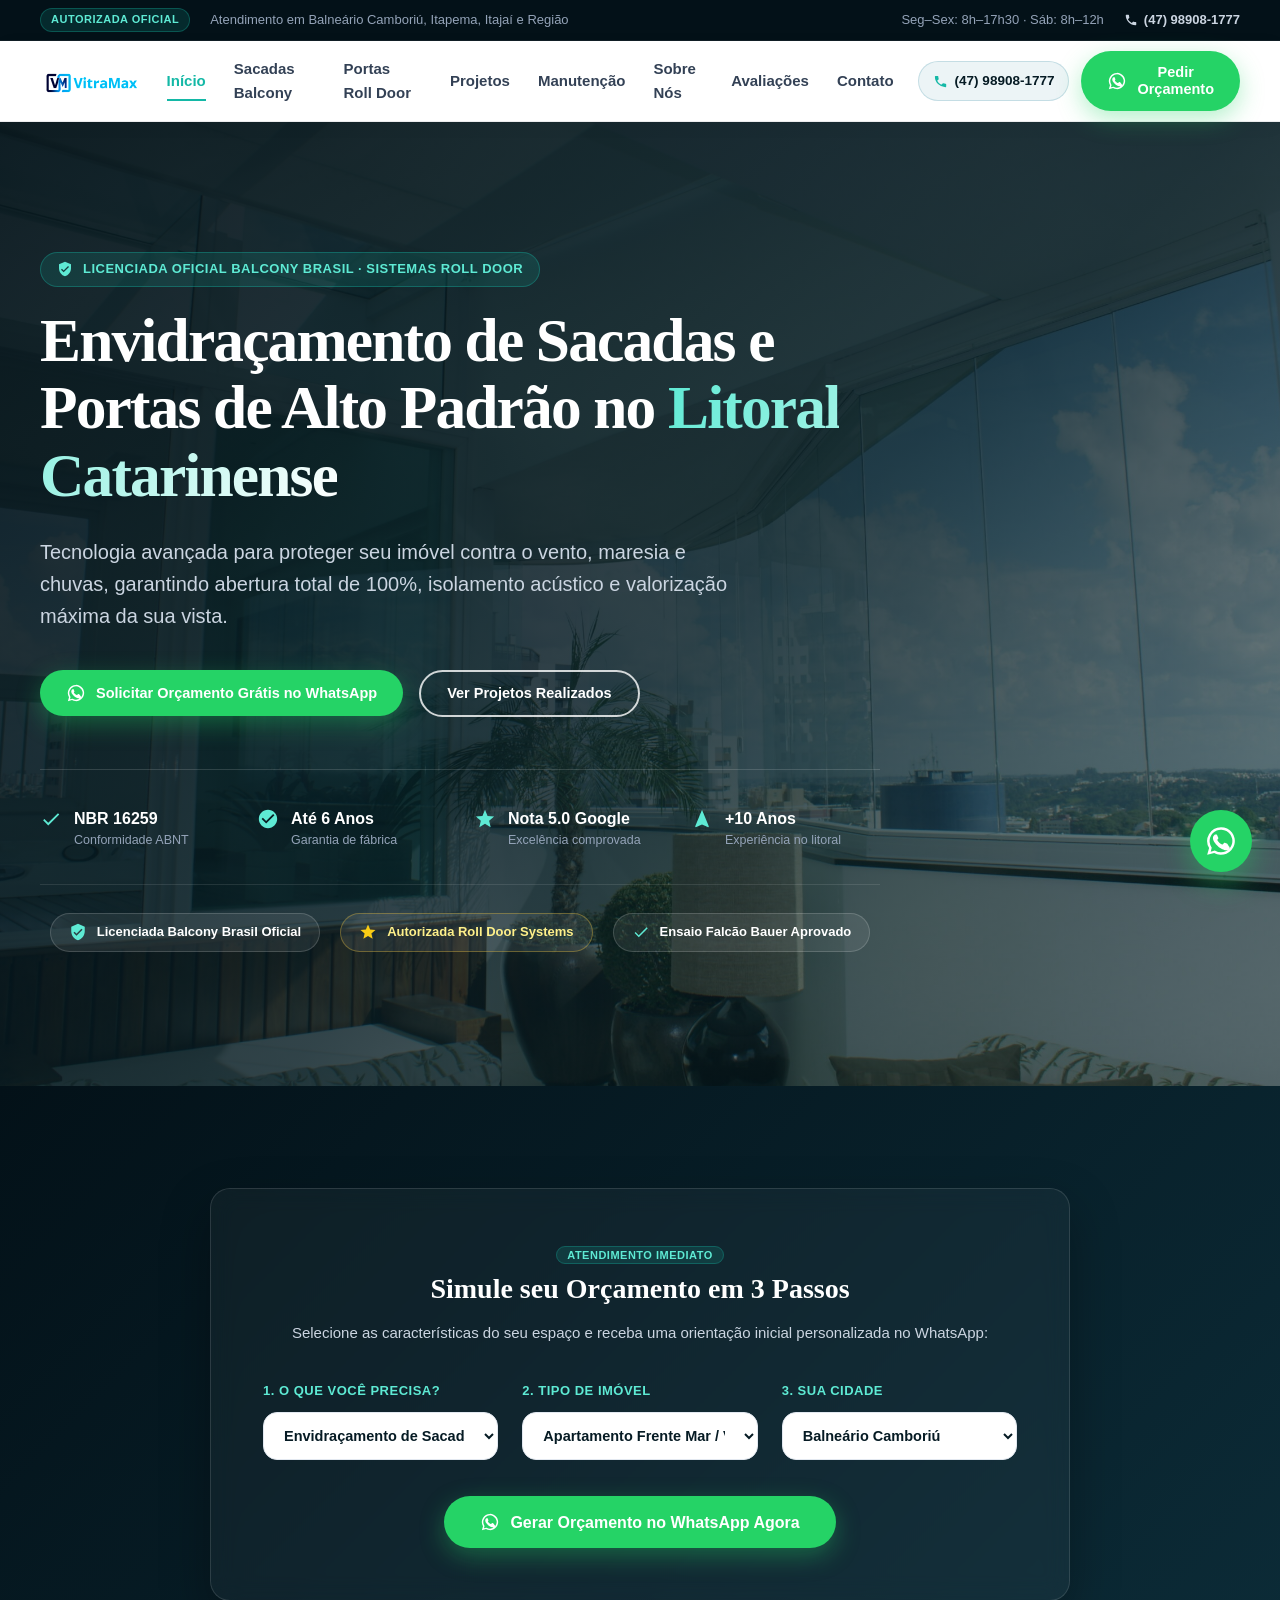
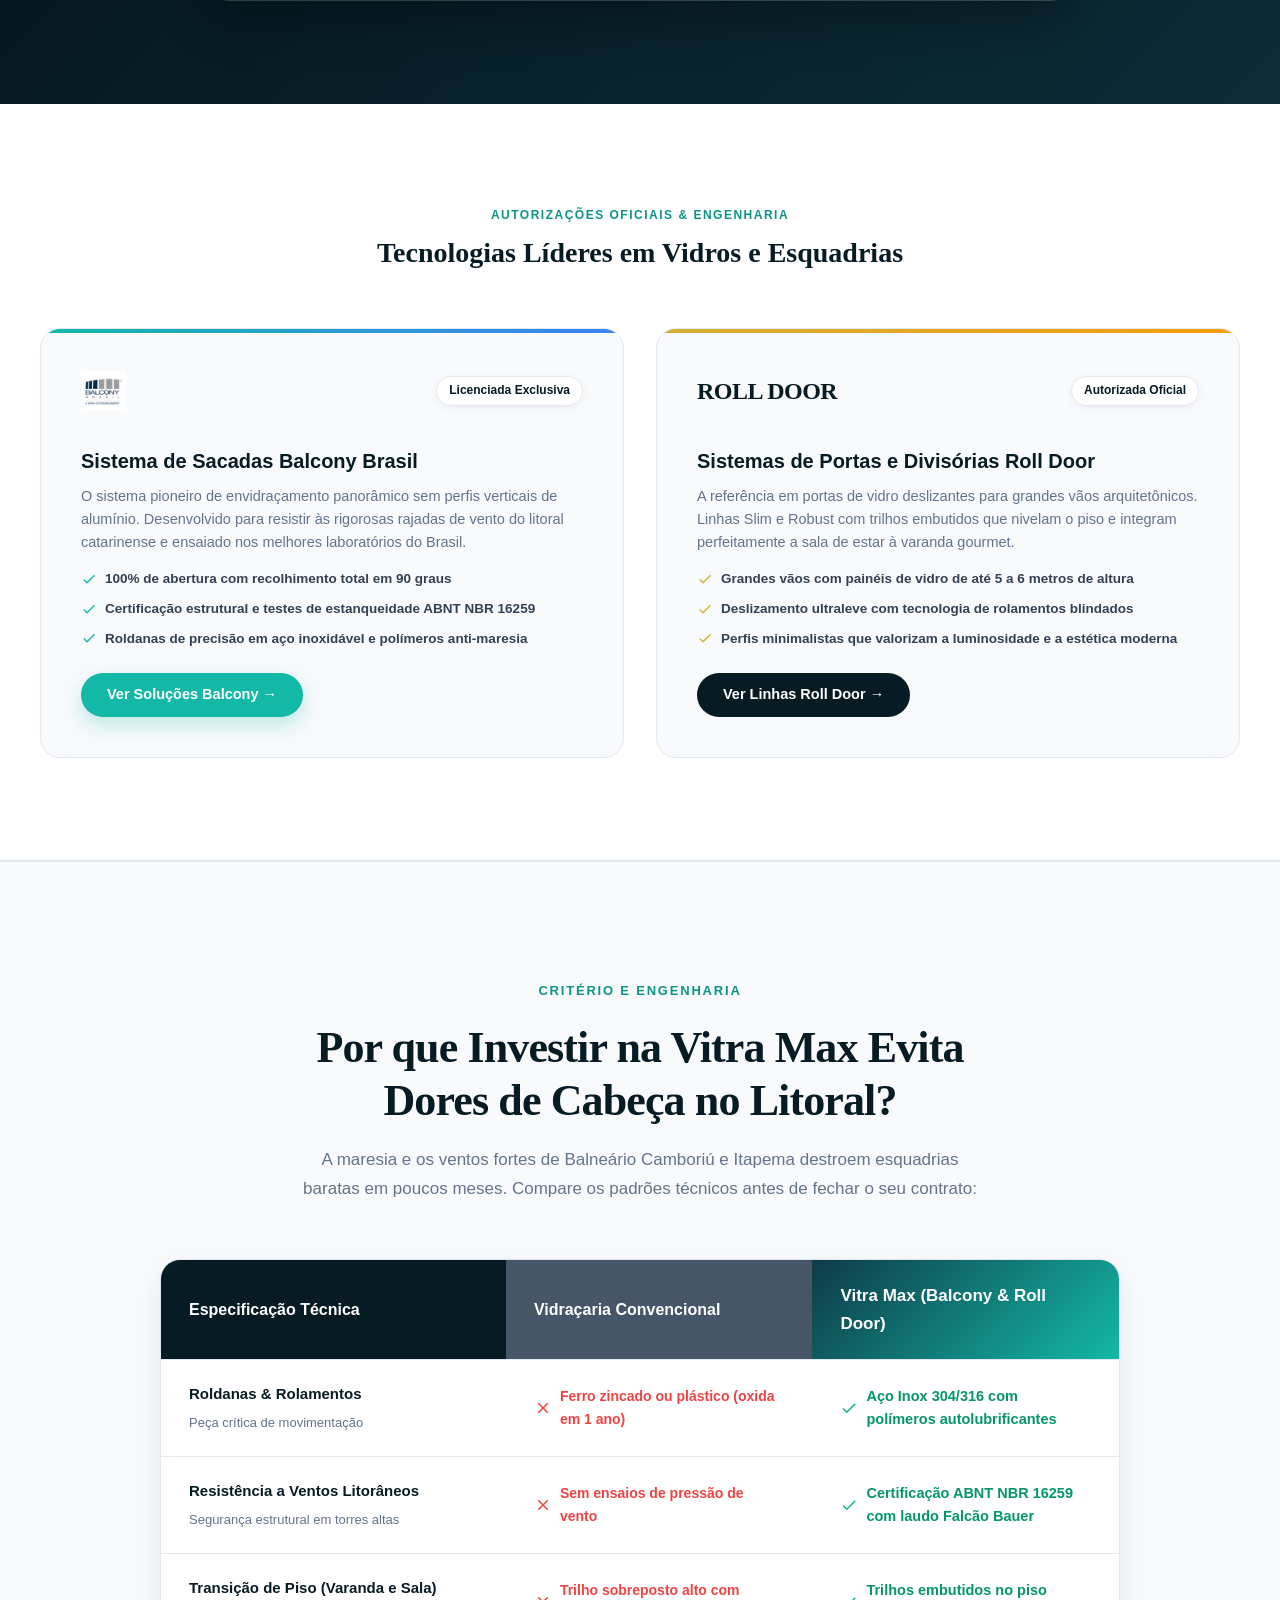
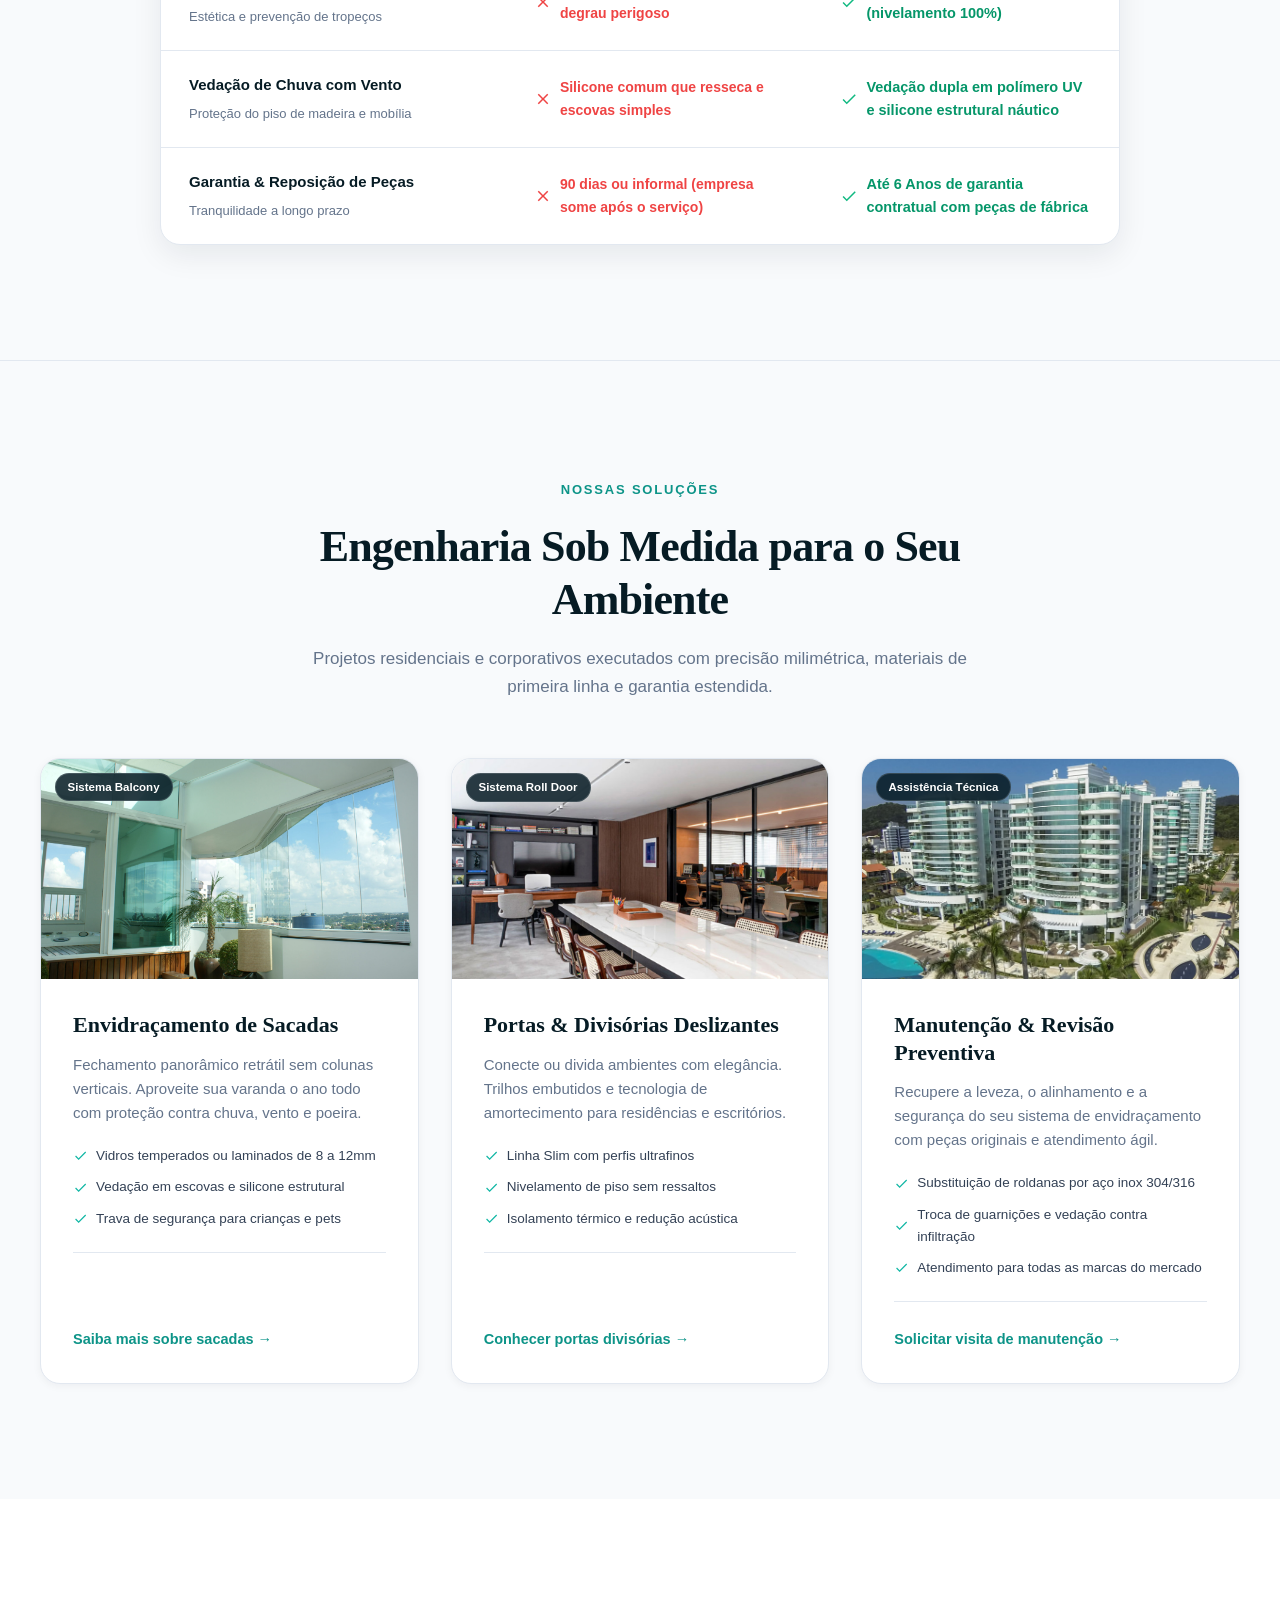
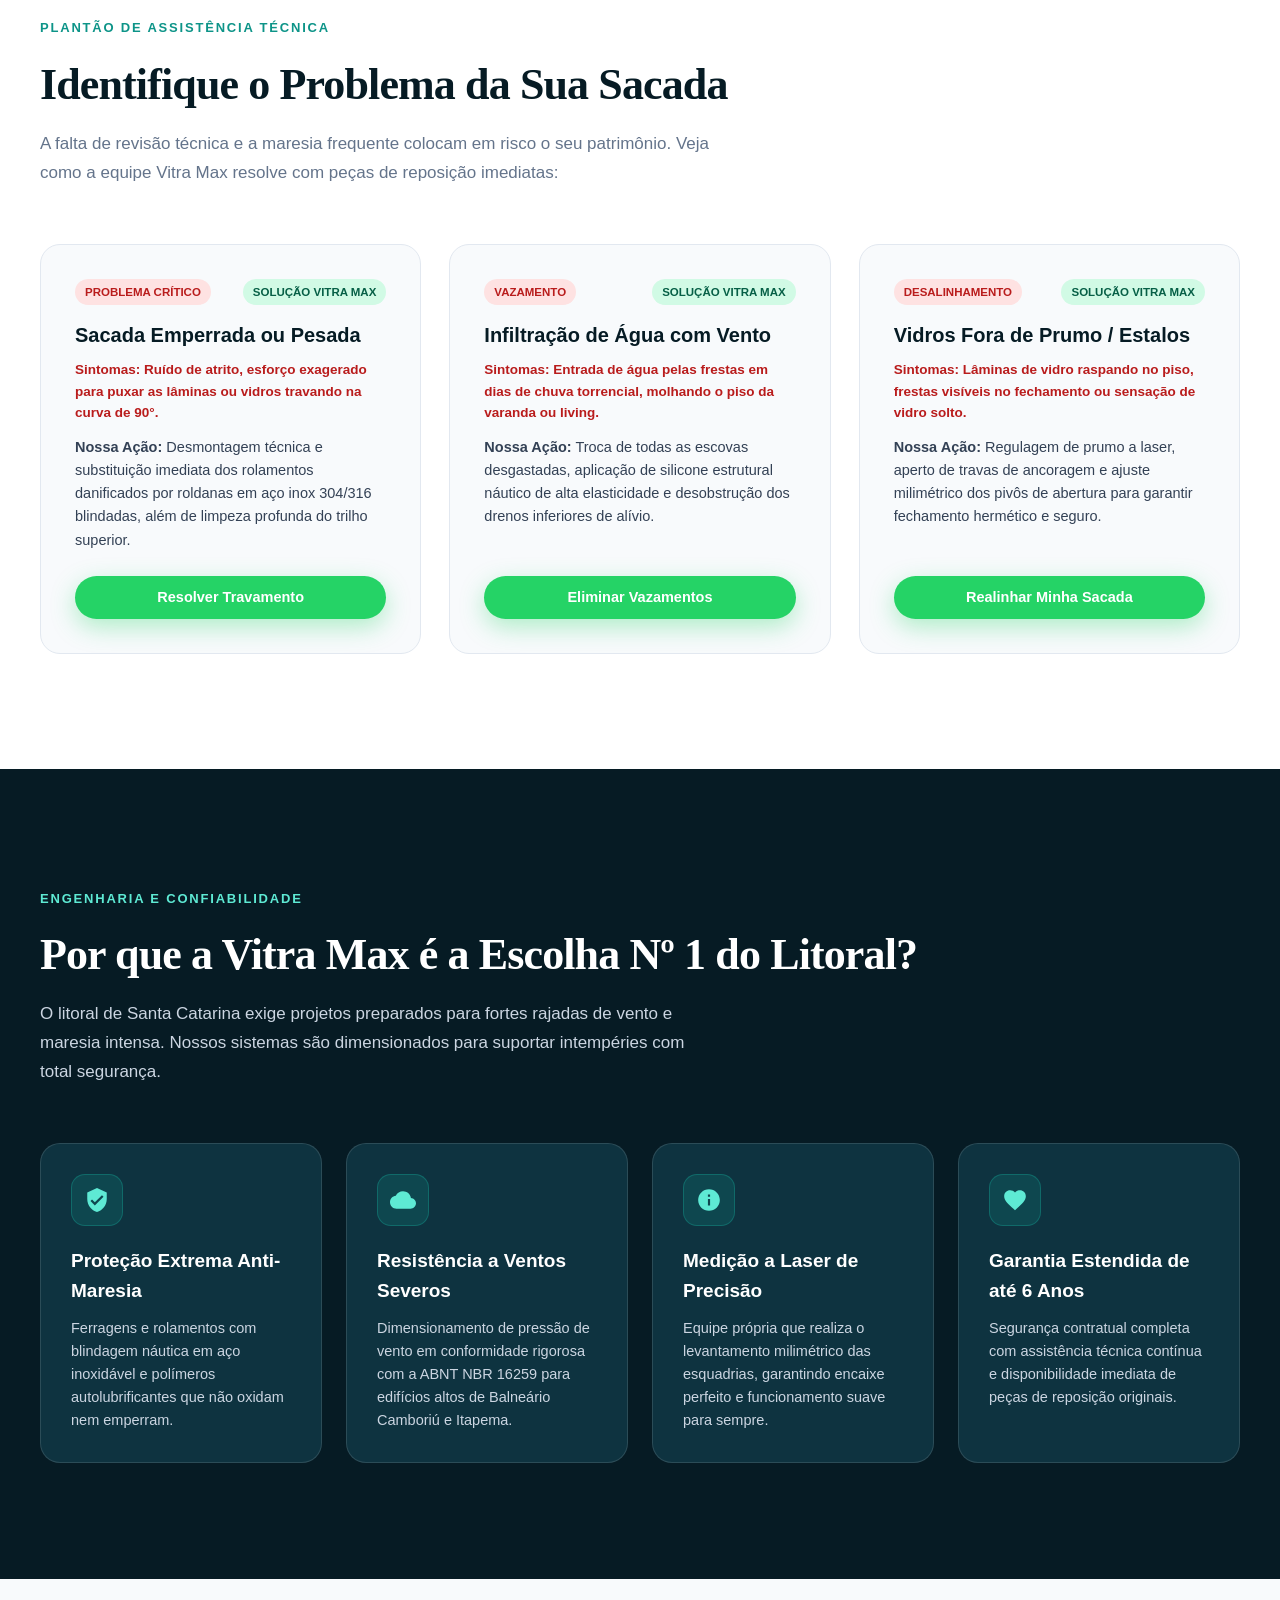
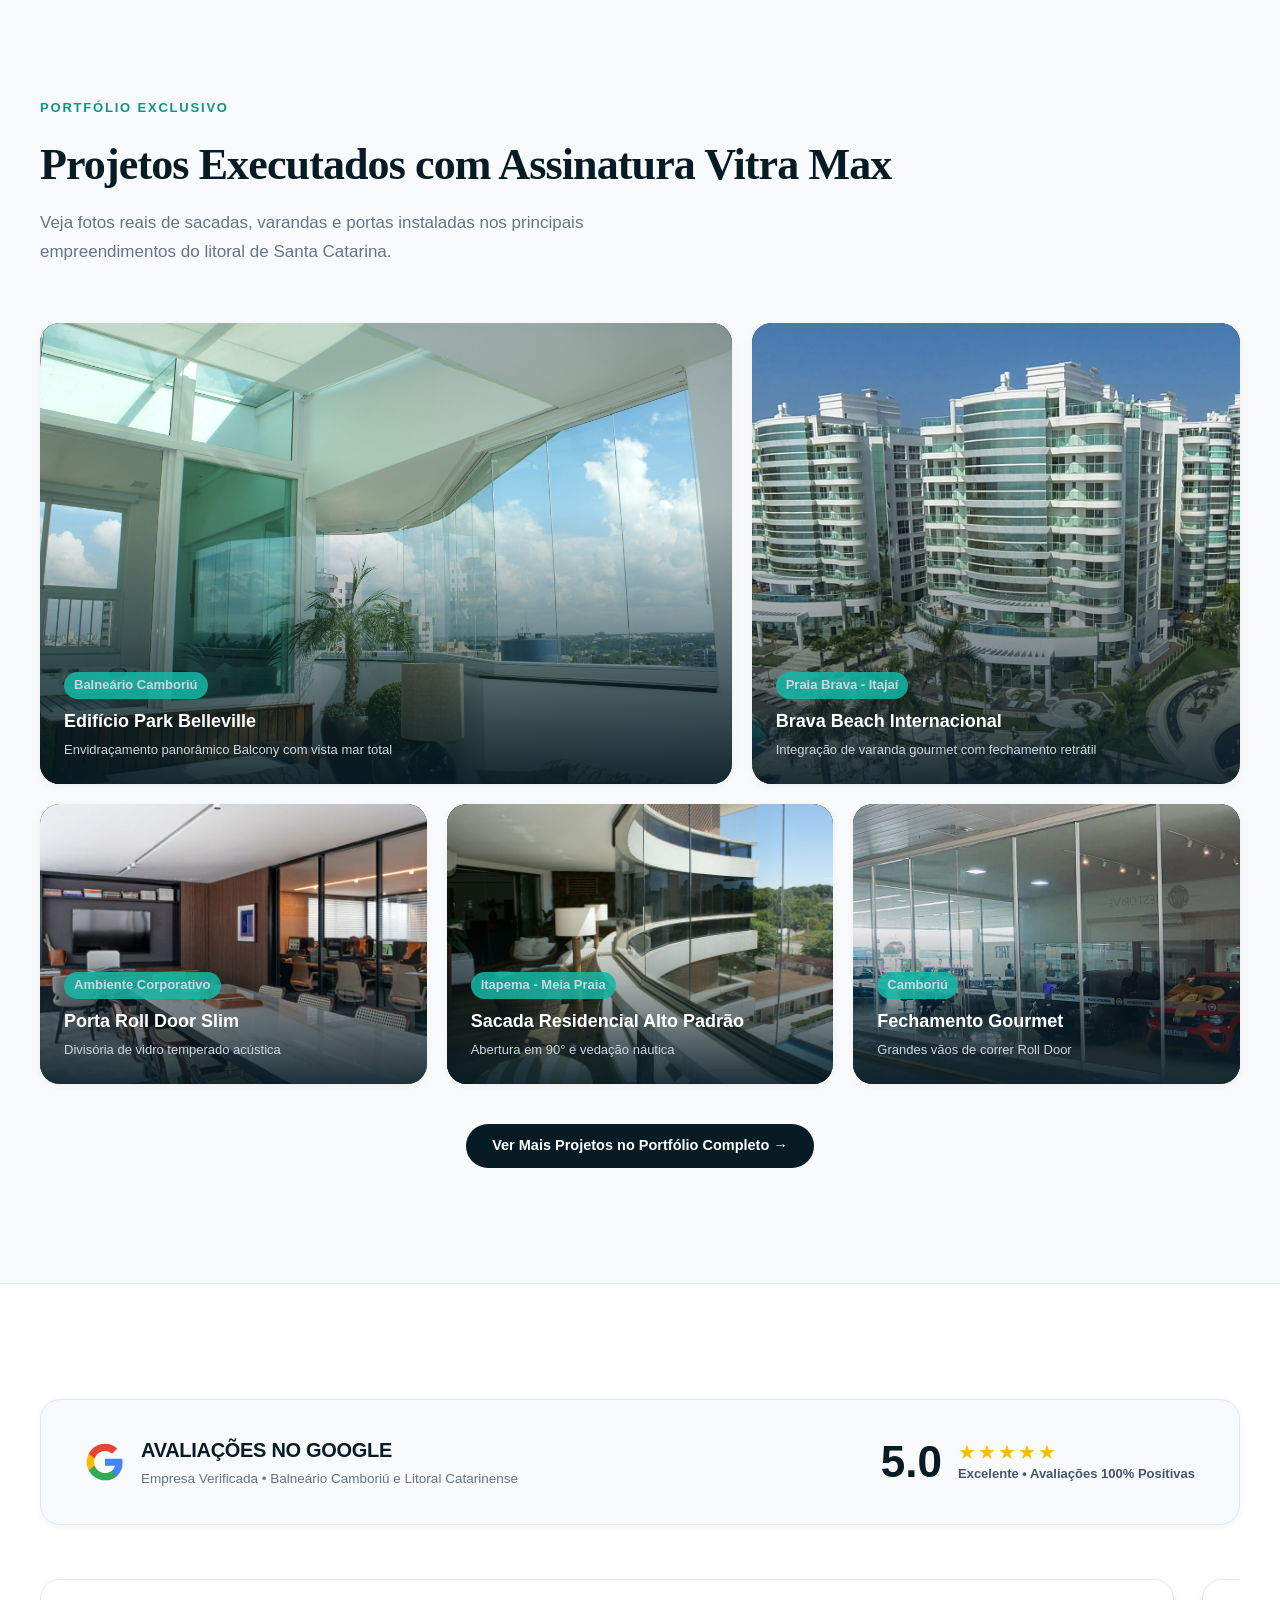
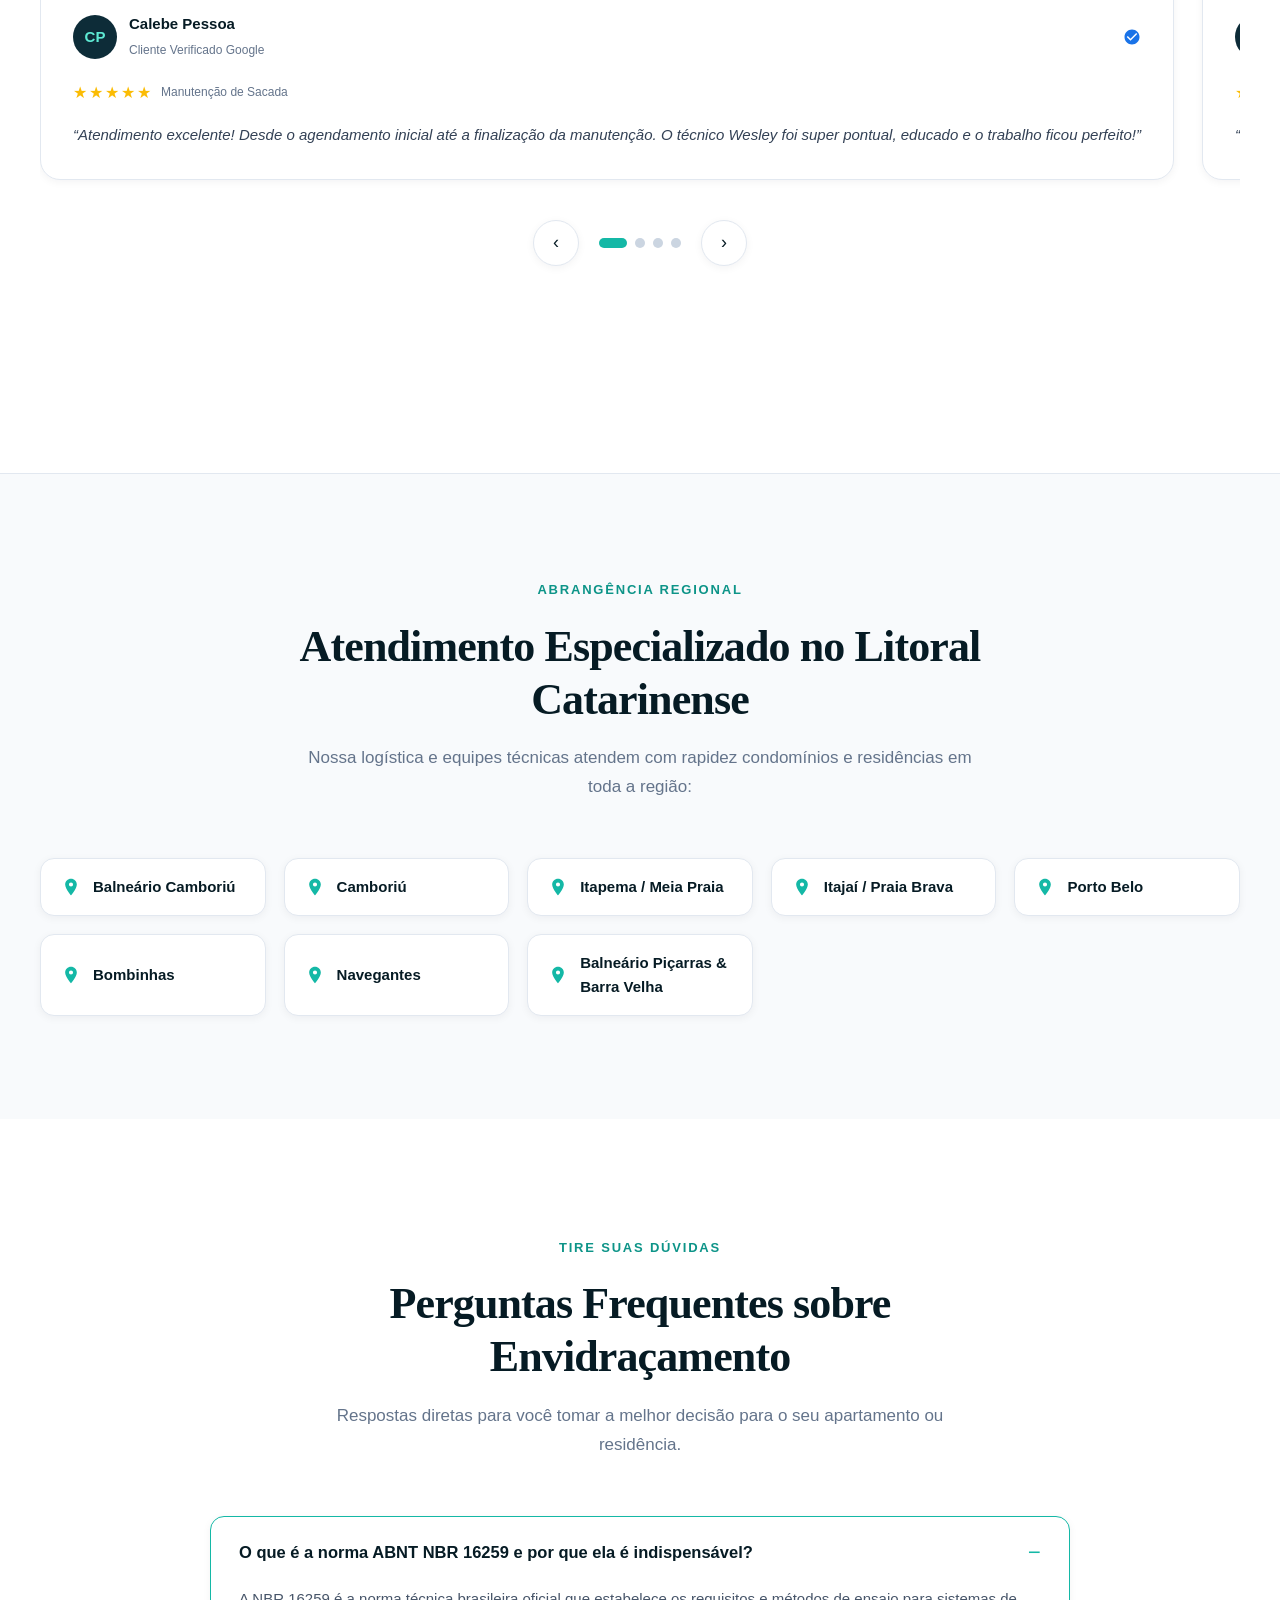
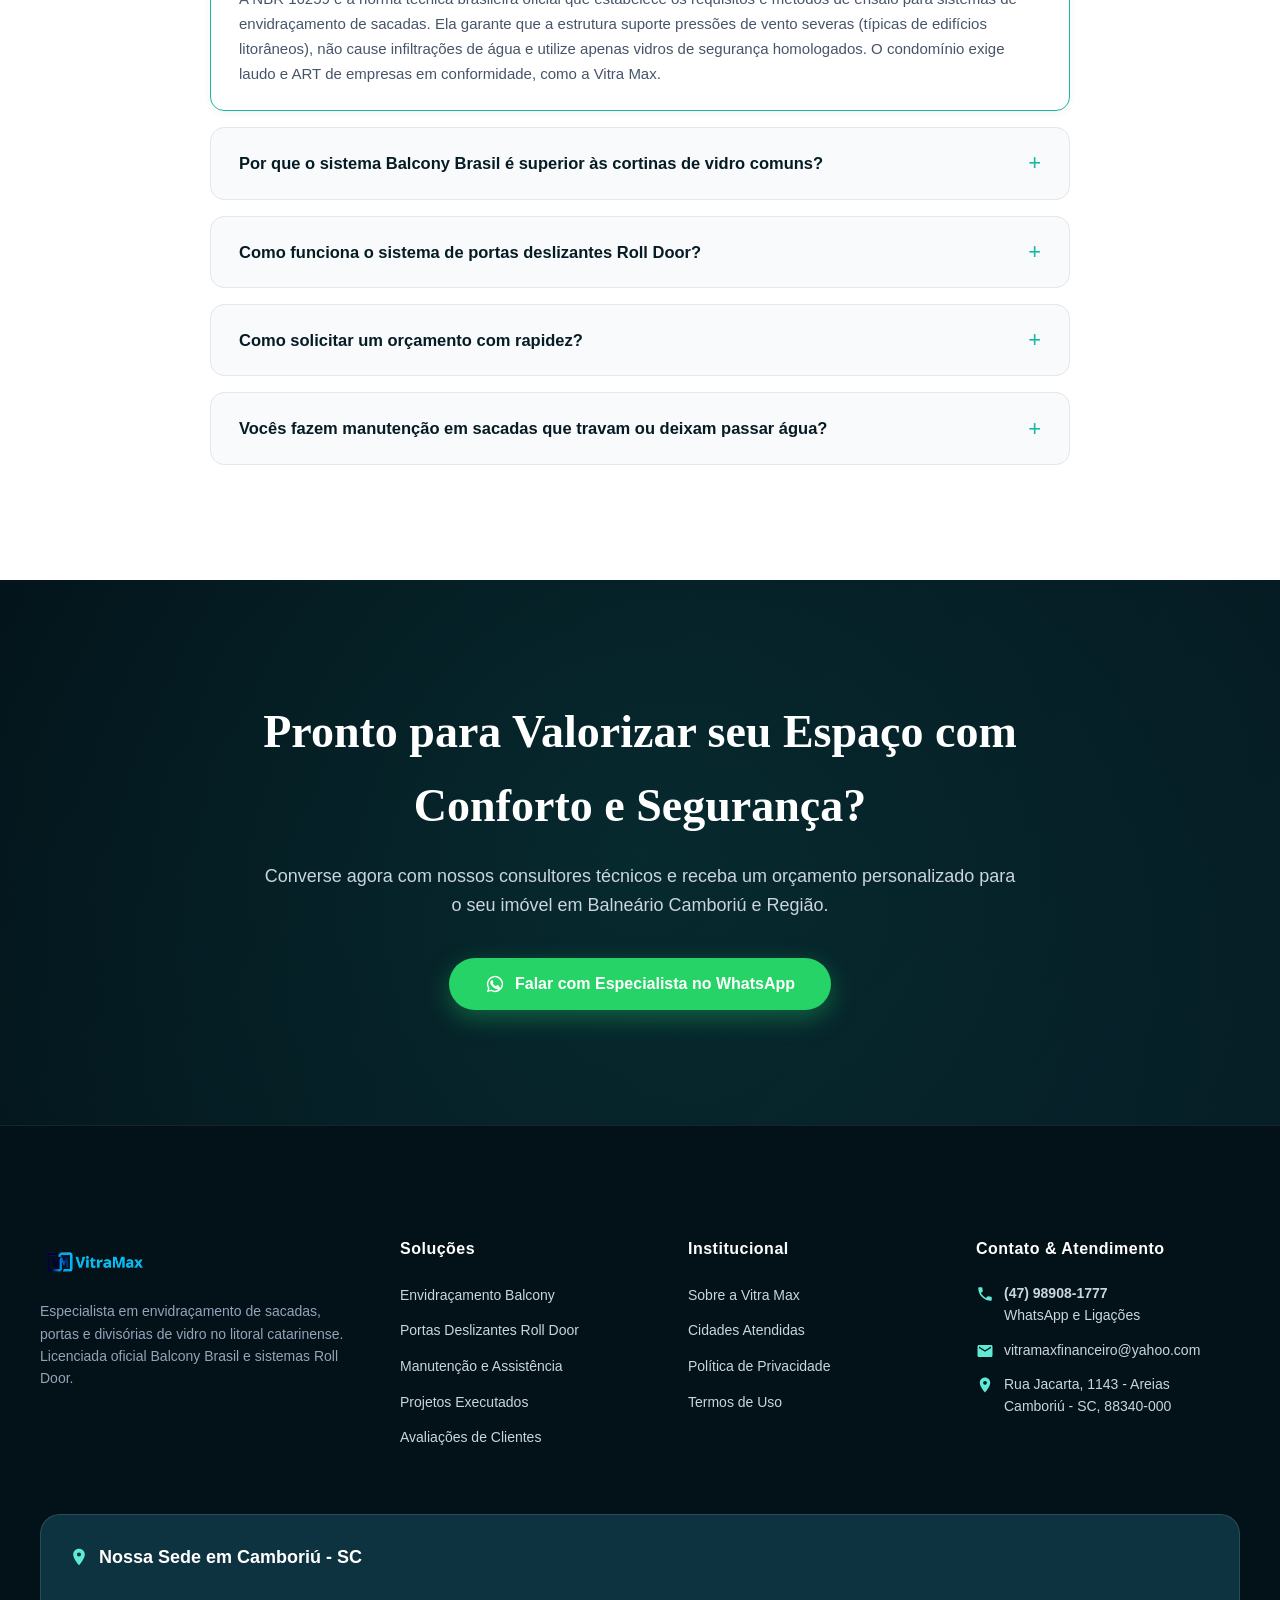
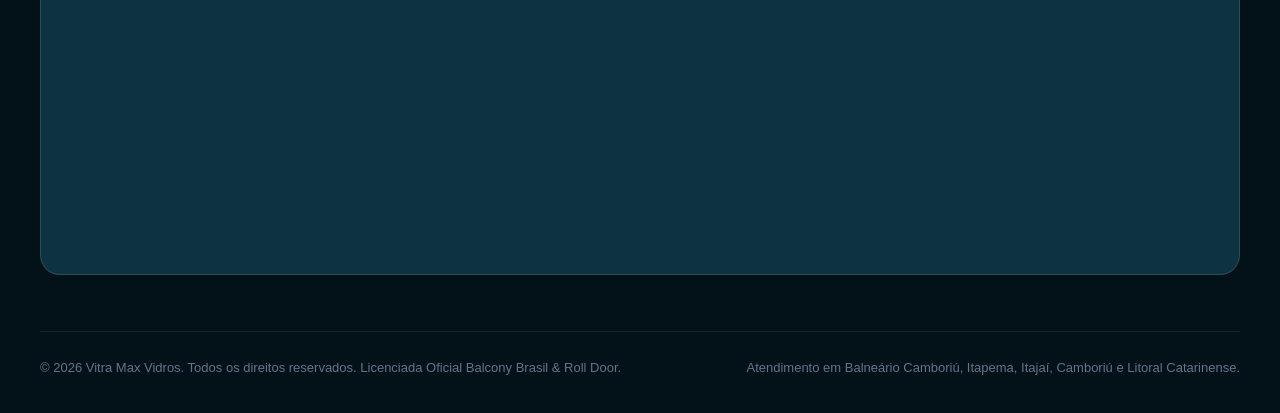
==== commit 4334f0eb: "feat(mobile-header): posiciona menu toggle a direita e adiciona telefone (47) 98908-1777" ====
--- a/index.html
+++ b/index.html
@@ -148,8 +148,6 @@
         <img src="imagens/logo-vitramax.png" alt="Vitra Max Vidros de Alto Padrão">
       </a>
 
-      <button class="menu-toggle" aria-label="Abrir Menu de Navegação" aria-expanded="false">☰</button>
-
       <nav class="main-nav">
         <a href="/" class="active">Início</a>
         <a href="/envidracamento-de-sacadas">Sacadas Balcony</a>
@@ -159,13 +157,25 @@
         <a href="/sobre-a-vitra-max">Sobre Nós</a>
         <a href="#avaliacoes">Avaliações</a>
         <a href="#contato">Contato</a>
+              <div class="mobile-nav-cta">
+          <a class="btn-phone-full" href="tel:+5547989081777">
+            <svg viewBox="0 0 24 24"><path d="M6.62 10.79a15.05 15.05 0 006.59 6.59l2.2-2.2a1 1 0 011.02-.24 11.72 11.72 0 003.68.59 1 1 0 011 1V20a1 1 0 01-1 1A17 17 0 013 4a1 1 0 011-1h3.5a1 1 0 011 1 11.72 11.72 0 00.59 3.68 1 1 0 01-.24 1.02l-2.23 2.09z"/></svg>
+            Ligar para (47) 98908-1777
+          </a>
+        </div>
       </nav>
 
       <div class="header-actions">
-        <a class="btn btn-whatsapp" href="https://wa.me/5547989081777?text=Ol%C3%A1!%20Vim%20pelo%20site%20da%20Vitra%20Max%20e%20gostaria%20de%20um%20or%C3%A7amento." target="_blank" rel="noopener">
+<a class="header-phone" href="tel:+5547989081777" title="Ligue para a Vitra Max: (47) 98908-1777">
+          <svg viewBox="0 0 24 24"><path d="M6.62 10.79a15.05 15.05 0 006.59 6.59l2.2-2.2a1 1 0 011.02-.24 11.72 11.72 0 003.68.59 1 1 0 011 1V20a1 1 0 01-1 1A17 17 0 013 4a1 1 0 011-1h3.5a1 1 0 011 1 11.72 11.72 0 00.59 3.68 1 1 0 01-.24 1.02l-2.23 2.09z"/></svg>
+          <span class="phone-full">(47) 98908-1777</span>
+          <span class="phone-short">Ligar</span>
+        </a>
+<a class="btn btn-whatsapp" href="https://wa.me/5547989081777?text=Ol%C3%A1!%20Vim%20pelo%20site%20da%20Vitra%20Max%20e%20gostaria%20de%20um%20or%C3%A7amento." target="_blank" rel="noopener">
           <svg viewBox="0 0 32 32"><path d="M16 3a13 13 0 0 0-11.2 19.6L3 29l6.6-1.7A13 13 0 1 0 16 3Zm0 23.7a10.6 10.6 0 0 1-5.4-1.5l-.4-.2-3.9 1 1-3.8-.3-.4A10.7 10.7 0 1 1 16 26.7Zm5.9-8c-.3-.2-1.9-.9-2.2-1s-.5-.2-.8.2-1 1-1.2 1.2-.4.3-.7.1a8.7 8.7 0 0 1-2.6-1.6 9.6 9.6 0 0 1-1.8-2.3c-.2-.3 0-.5.1-.7l.5-.6c.2-.2.2-.4.3-.6 0-.2-.1-.5-.2-.7l-1-2.3c-.3-.7-.6-.6-.8-.6h-.7c-.3 0-.7.1-1 .5-.4.4-1.4 1.3-1.4 3.2s1.4 3.7 1.6 4c.2.2 2.8 4.3 6.8 6 1 .4 1.7.7 2.3.9 1 .3 1.9.3 2.6.2.8-.1 1.9-.8 2.2-1.5.3-.7.3-1.3.2-1.5s-.3-.3-.6-.5Z"/></svg>
           Pedir Orçamento
         </a>
+        <button class="menu-toggle" aria-label="Abrir Menu de Navegação" aria-expanded="false">☰</button>
       </div>
     </div>
   </header>
--- a/site.css
+++ b/site.css
@@ -183,7 +183,49 @@
 .header-actions {
   display: flex;
   align-items: center;
-  gap: 14px;
+  gap: 12px;
+}
+
+.header-phone {
+  display: inline-flex;
+  align-items: center;
+  gap: 7px;
+  color: var(--navy);
+  font-weight: 700;
+  font-size: 13.5px;
+  text-decoration: none;
+  padding: 8px 14px;
+  border-radius: var(--radius-full);
+  background: rgba(14, 116, 144, 0.08);
+  border: 1px solid rgba(14, 116, 144, 0.18);
+  transition: all 0.25s ease;
+  white-space: nowrap;
+}
+
+.header-phone:hover {
+  background: var(--navy);
+  color: #ffffff;
+  border-color: var(--navy);
+}
+
+.header-phone svg {
+  width: 15px;
+  height: 15px;
+  fill: var(--teal);
+  flex-shrink: 0;
+  transition: fill 0.25s ease;
+}
+
+.header-phone:hover svg {
+  fill: #ffffff;
+}
+
+.header-phone .phone-short {
+  display: none;
+}
+
+.mobile-nav-cta {
+  display: none;
 }
 
 .menu-toggle {
@@ -1346,12 +1388,101 @@
     border-bottom: 1px solid var(--line);
   }
 
-  .menu-toggle {
-    display: block;
+  .header-inner {
+    height: 72px;
+    display: flex;
+    align-items: center;
+    justify-content: space-between;
+    gap: 12px;
+  }
+
+  .brand {
+    order: 1;
+    flex-shrink: 0;
+  }
+
+  .header-actions {
+    order: 2;
+    margin-left: auto;
+    display: flex;
+    align-items: center;
+    gap: 8px;
   }
 
   .header-actions .btn-whatsapp {
     display: none;
+  }
+
+  .header-phone {
+    display: inline-flex;
+    padding: 7px 11px;
+    font-size: 13px;
+    background: #f0fdfa;
+    border-color: rgba(14, 116, 144, 0.25);
+    color: var(--navy);
+  }
+
+  .header-phone svg {
+    width: 14px;
+    height: 14px;
+  }
+
+  .menu-toggle {
+    display: inline-flex;
+    align-items: center;
+    justify-content: center;
+    width: 40px;
+    height: 40px;
+    font-size: 22px;
+    background: #f8fafc;
+    border: 1px solid var(--line);
+    border-radius: 8px;
+    color: var(--navy);
+    cursor: pointer;
+    line-height: 1;
+    padding: 0;
+    transition: all 0.2s ease;
+    margin-left: 2px;
+  }
+
+  .menu-toggle:hover {
+    background: var(--teal);
+    color: #ffffff;
+    border-color: var(--teal);
+  }
+
+  .mobile-nav-cta {
+    display: block;
+    width: 100%;
+    margin-top: 6px;
+    padding-top: 10px;
+  }
+
+  .btn-phone-full {
+    width: 100%;
+    background: var(--navy);
+    color: #ffffff;
+    font-size: 14.5px;
+    font-weight: 700;
+    padding: 12px 18px;
+    border-radius: var(--radius-full);
+    display: flex;
+    align-items: center;
+    justify-content: center;
+    gap: 8px;
+    text-decoration: none;
+    transition: background 0.2s ease;
+  }
+
+  .btn-phone-full:hover {
+    background: var(--teal);
+    color: #ffffff;
+  }
+
+  .btn-phone-full svg {
+    width: 17px;
+    height: 17px;
+    fill: #ffffff;
   }
 
   .partners-grid {
@@ -2047,3 +2178,16 @@
   margin-bottom: 56px;
   padding: 28px;
 }
+
+@media (max-width: 420px) {
+  .header-phone .phone-full {
+    display: none;
+  }
+  .header-phone .phone-short {
+    display: inline;
+  }
+  .header-phone {
+    padding: 6px 10px;
+    font-size: 12px;
+  }
+}
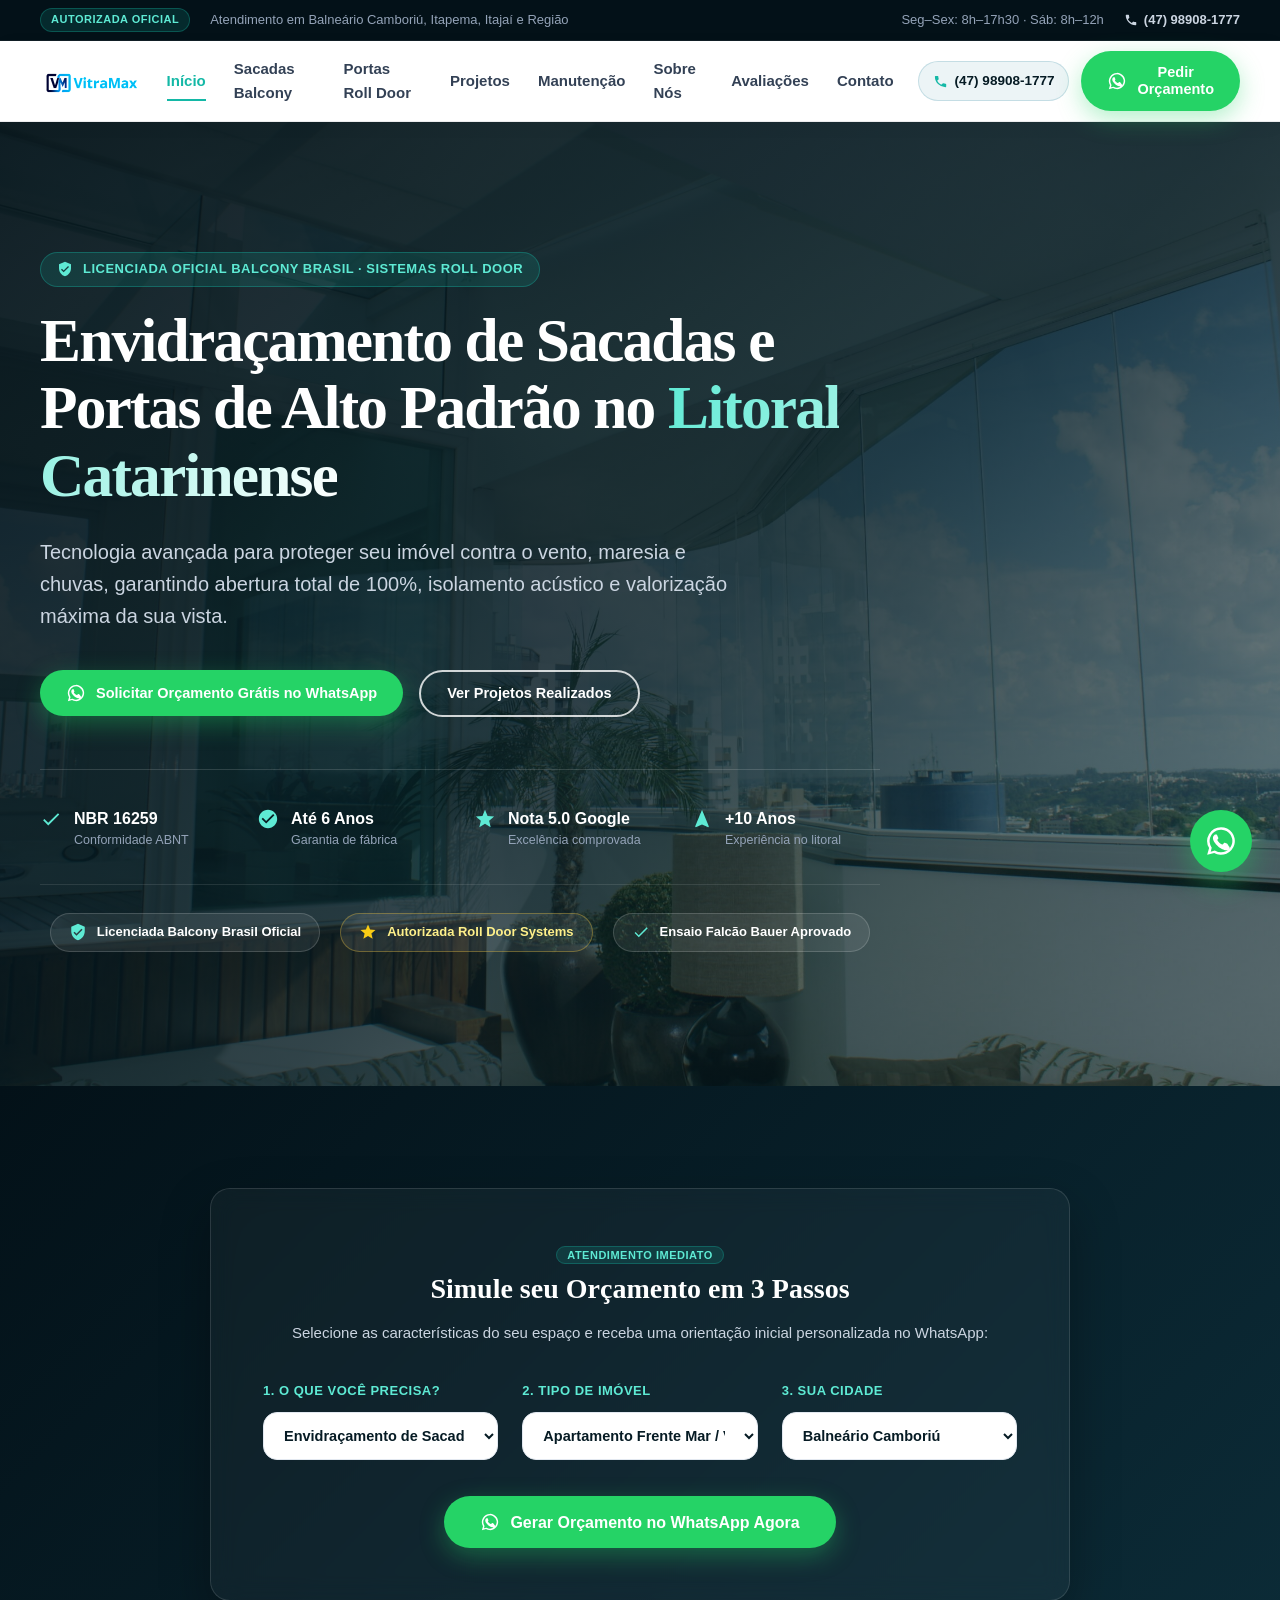
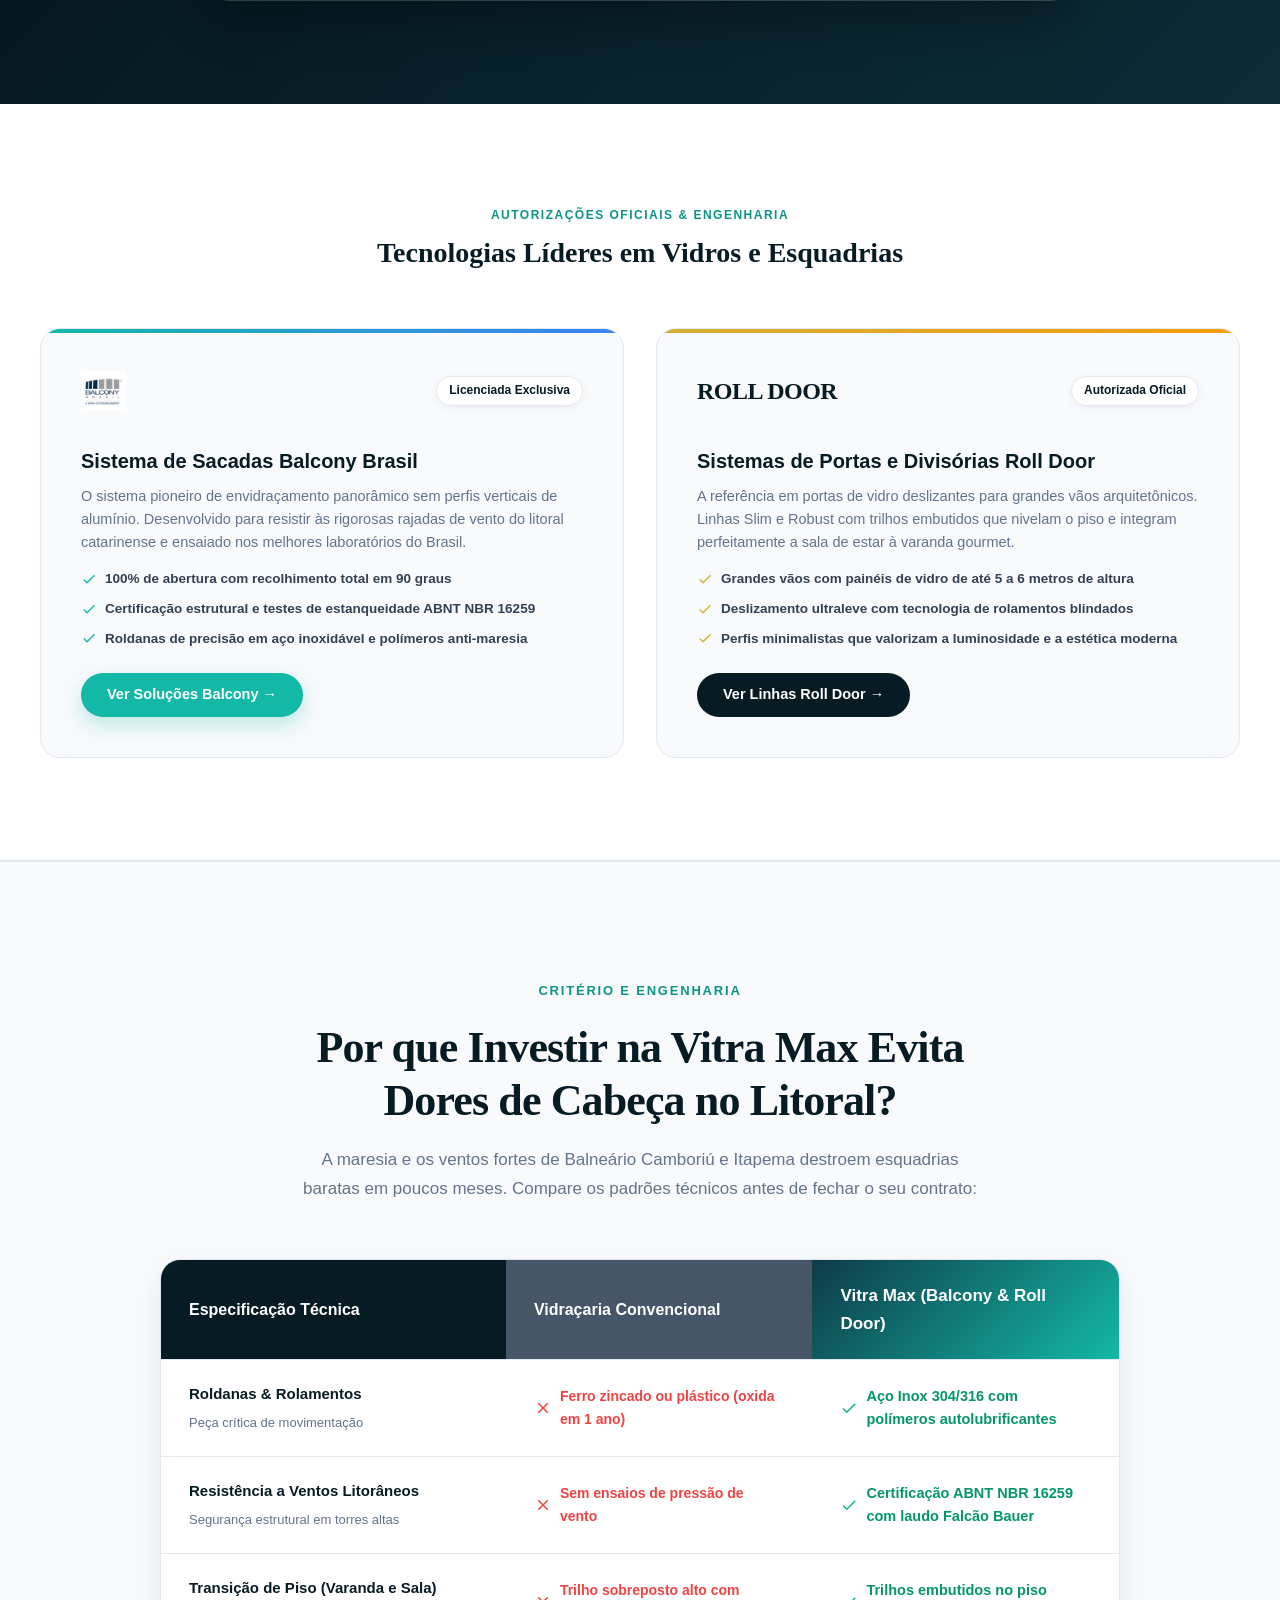
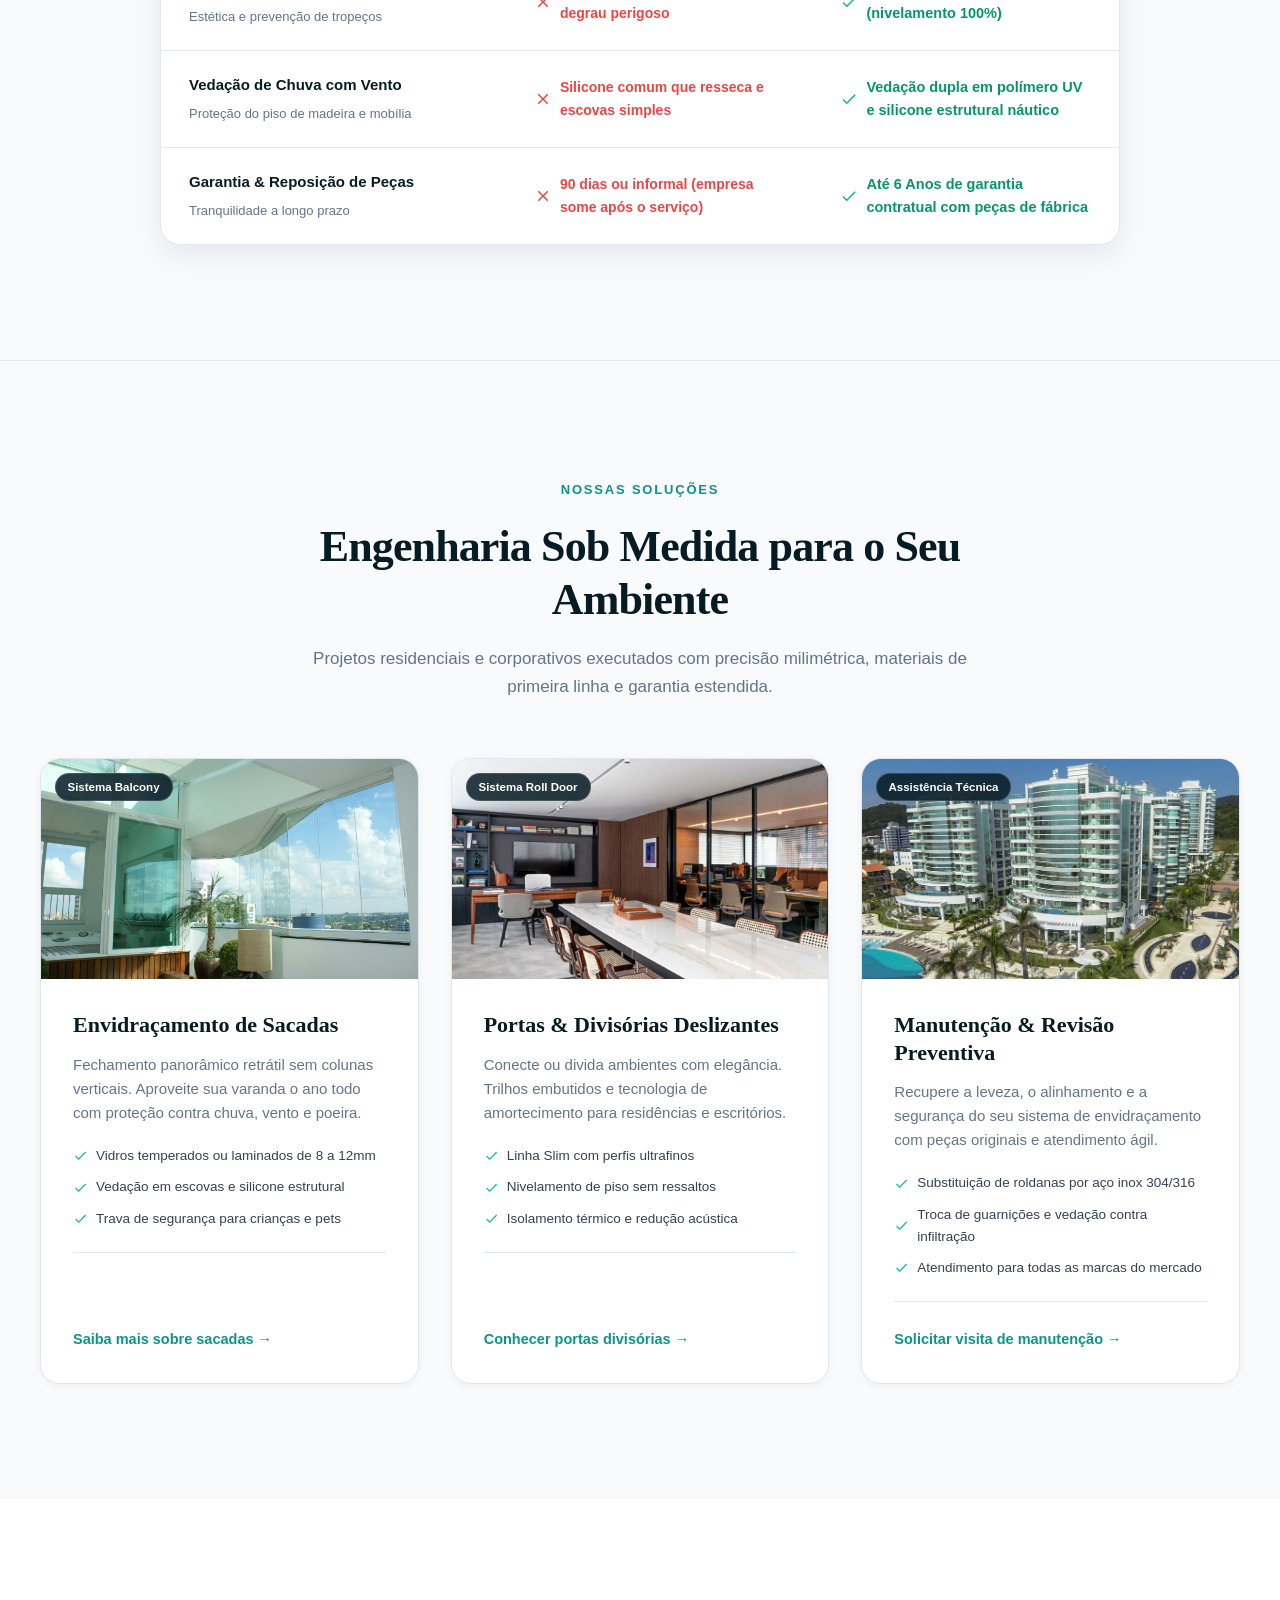
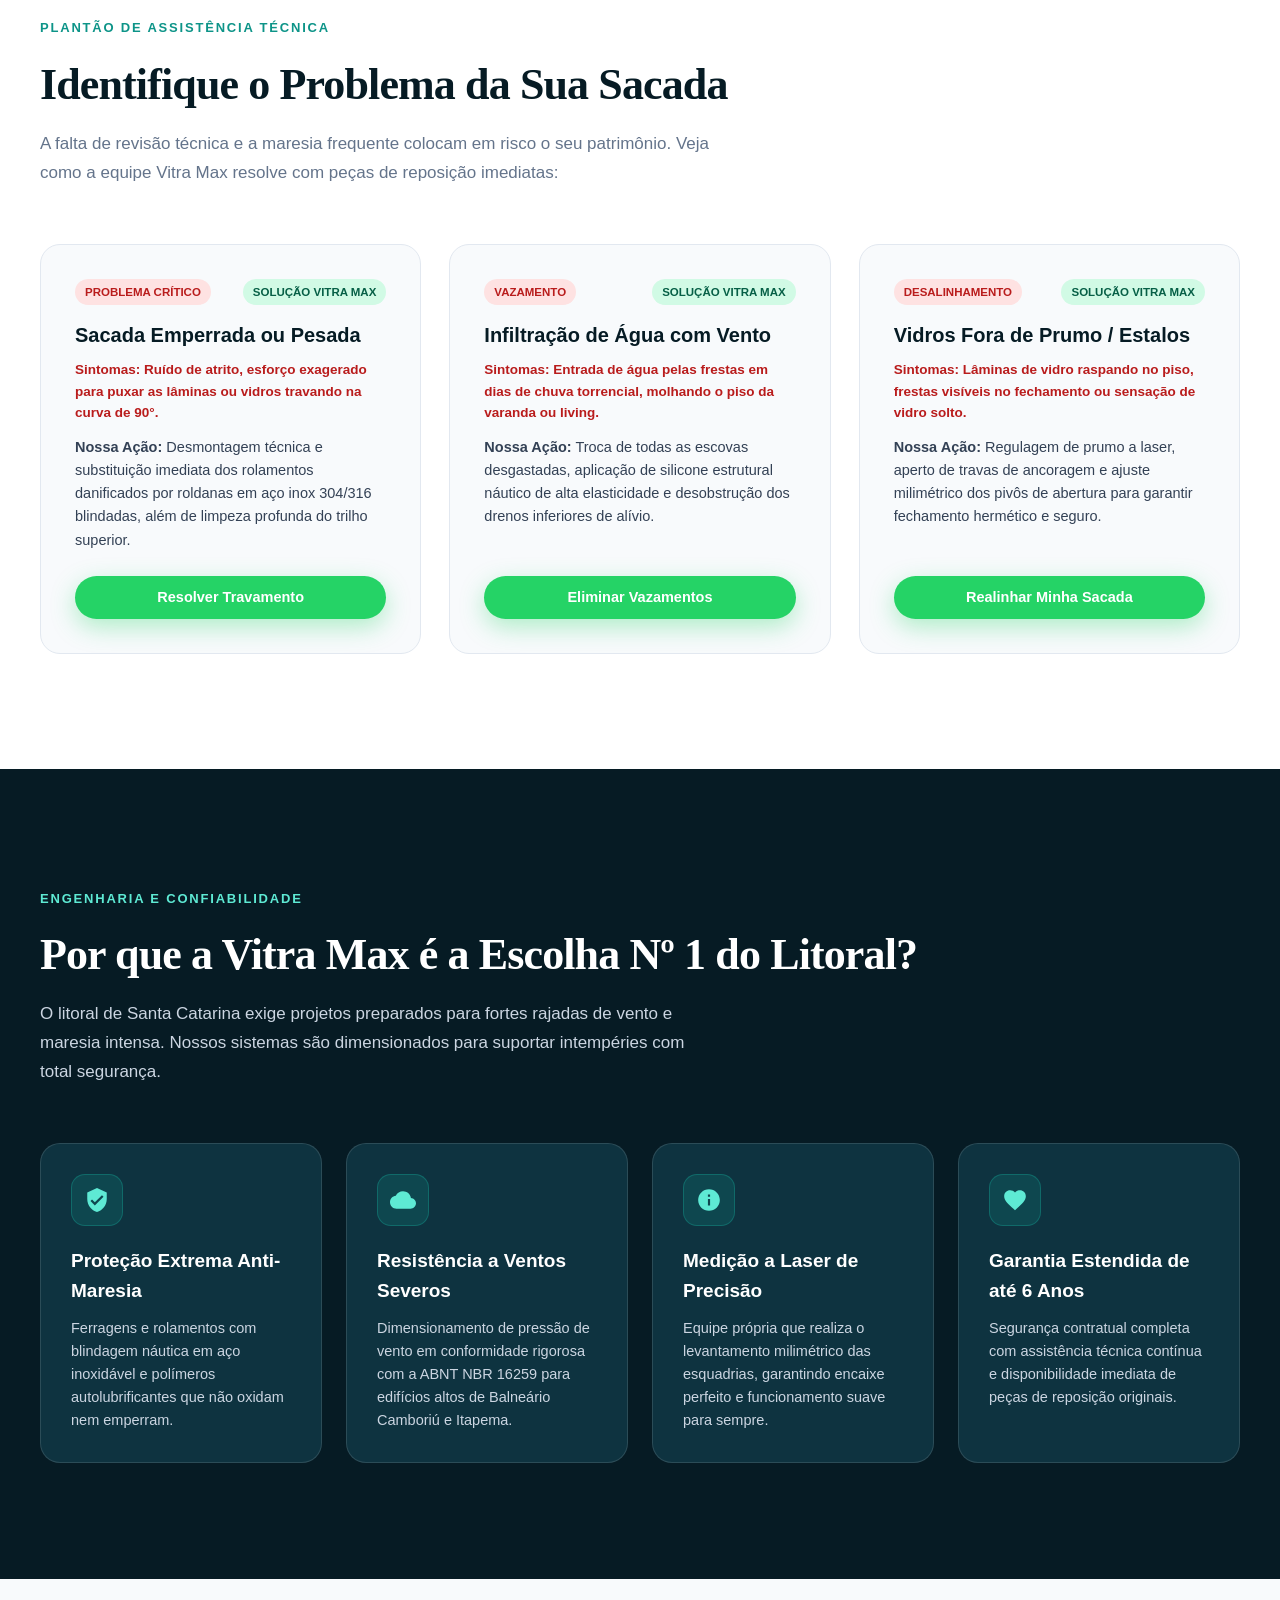
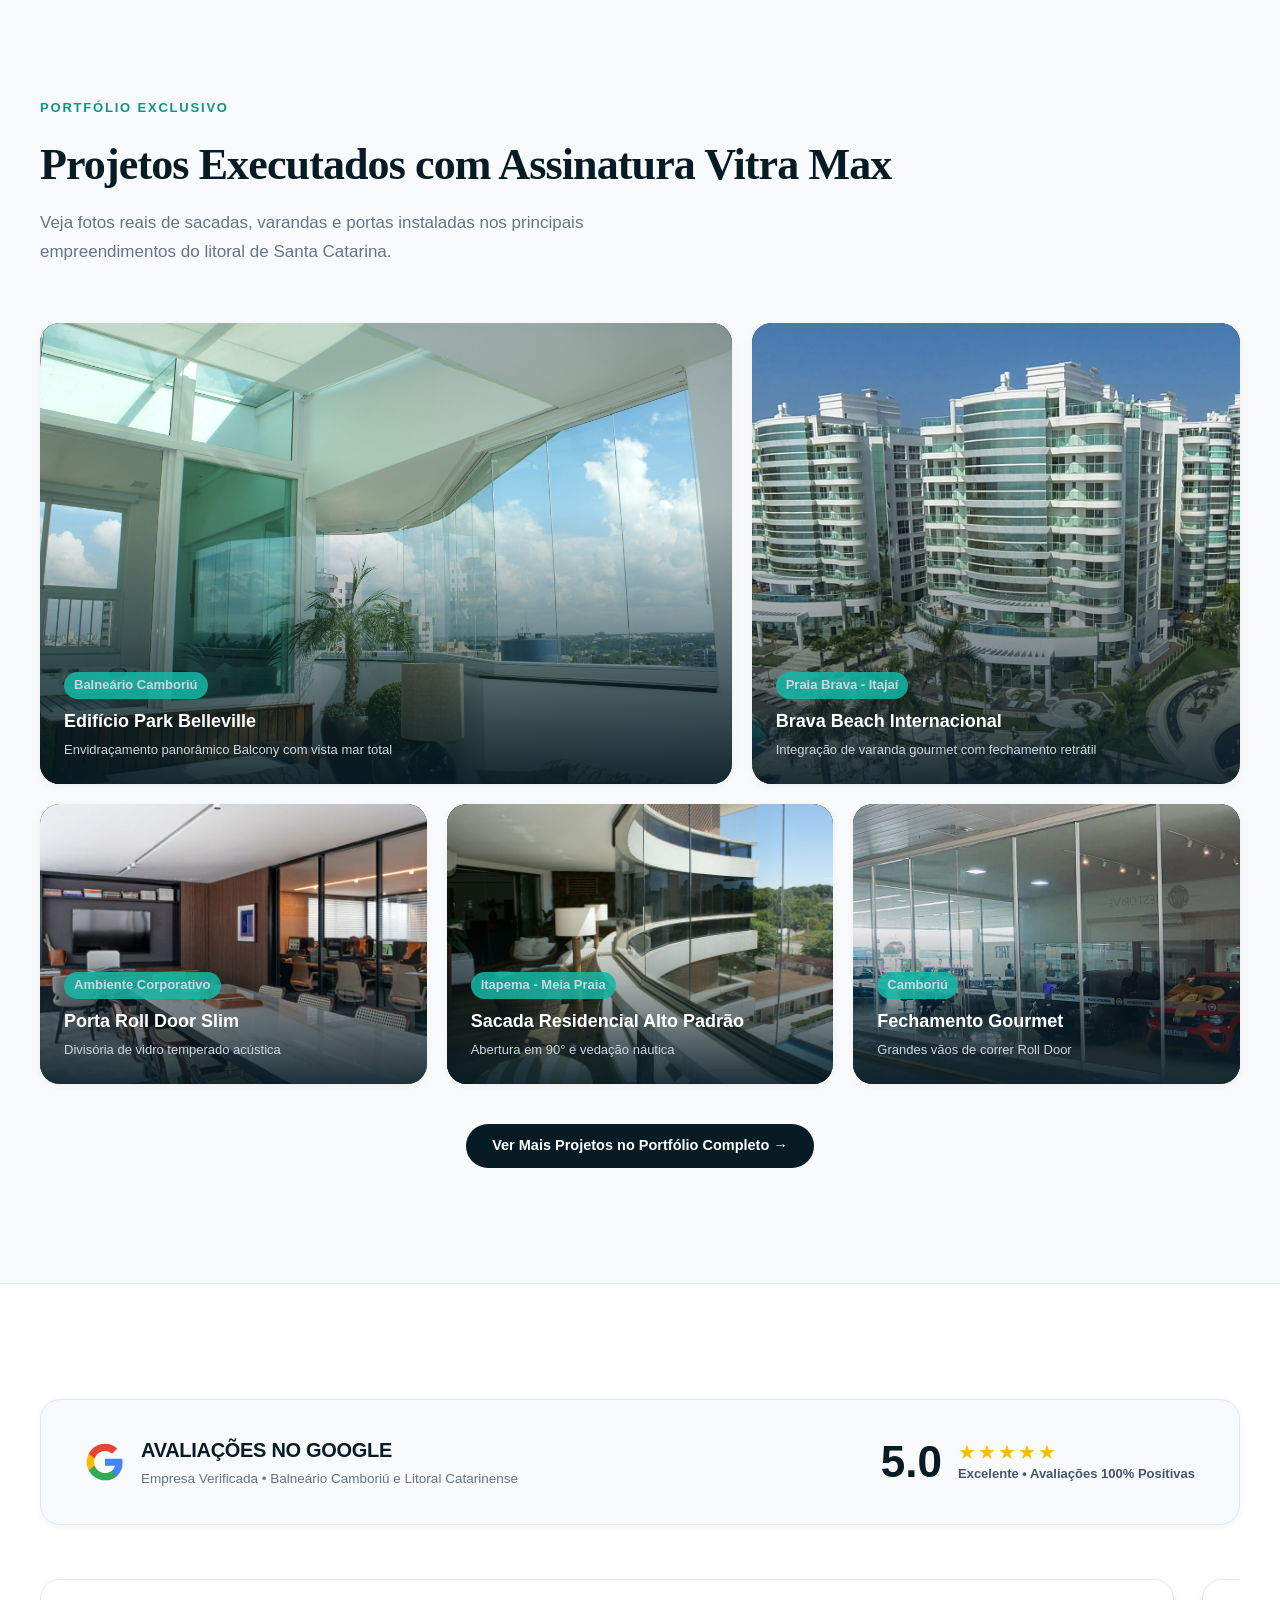
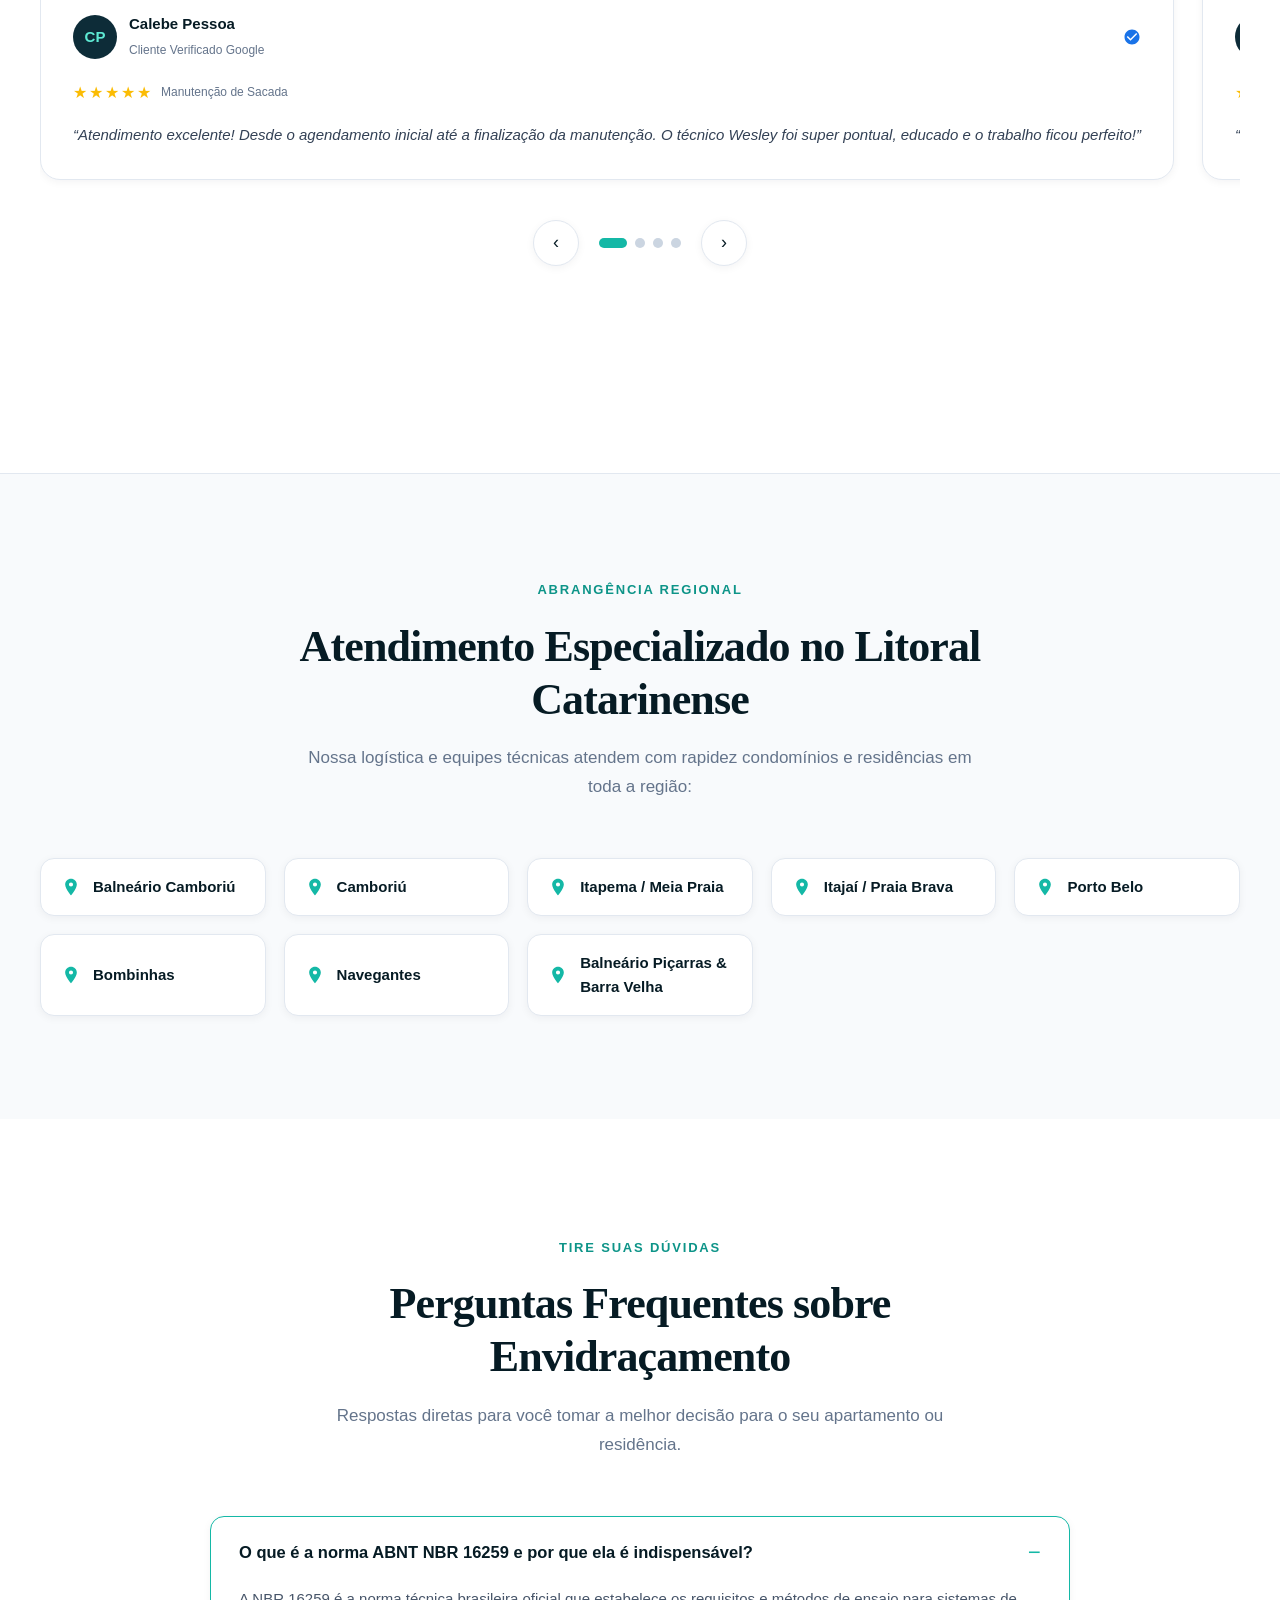
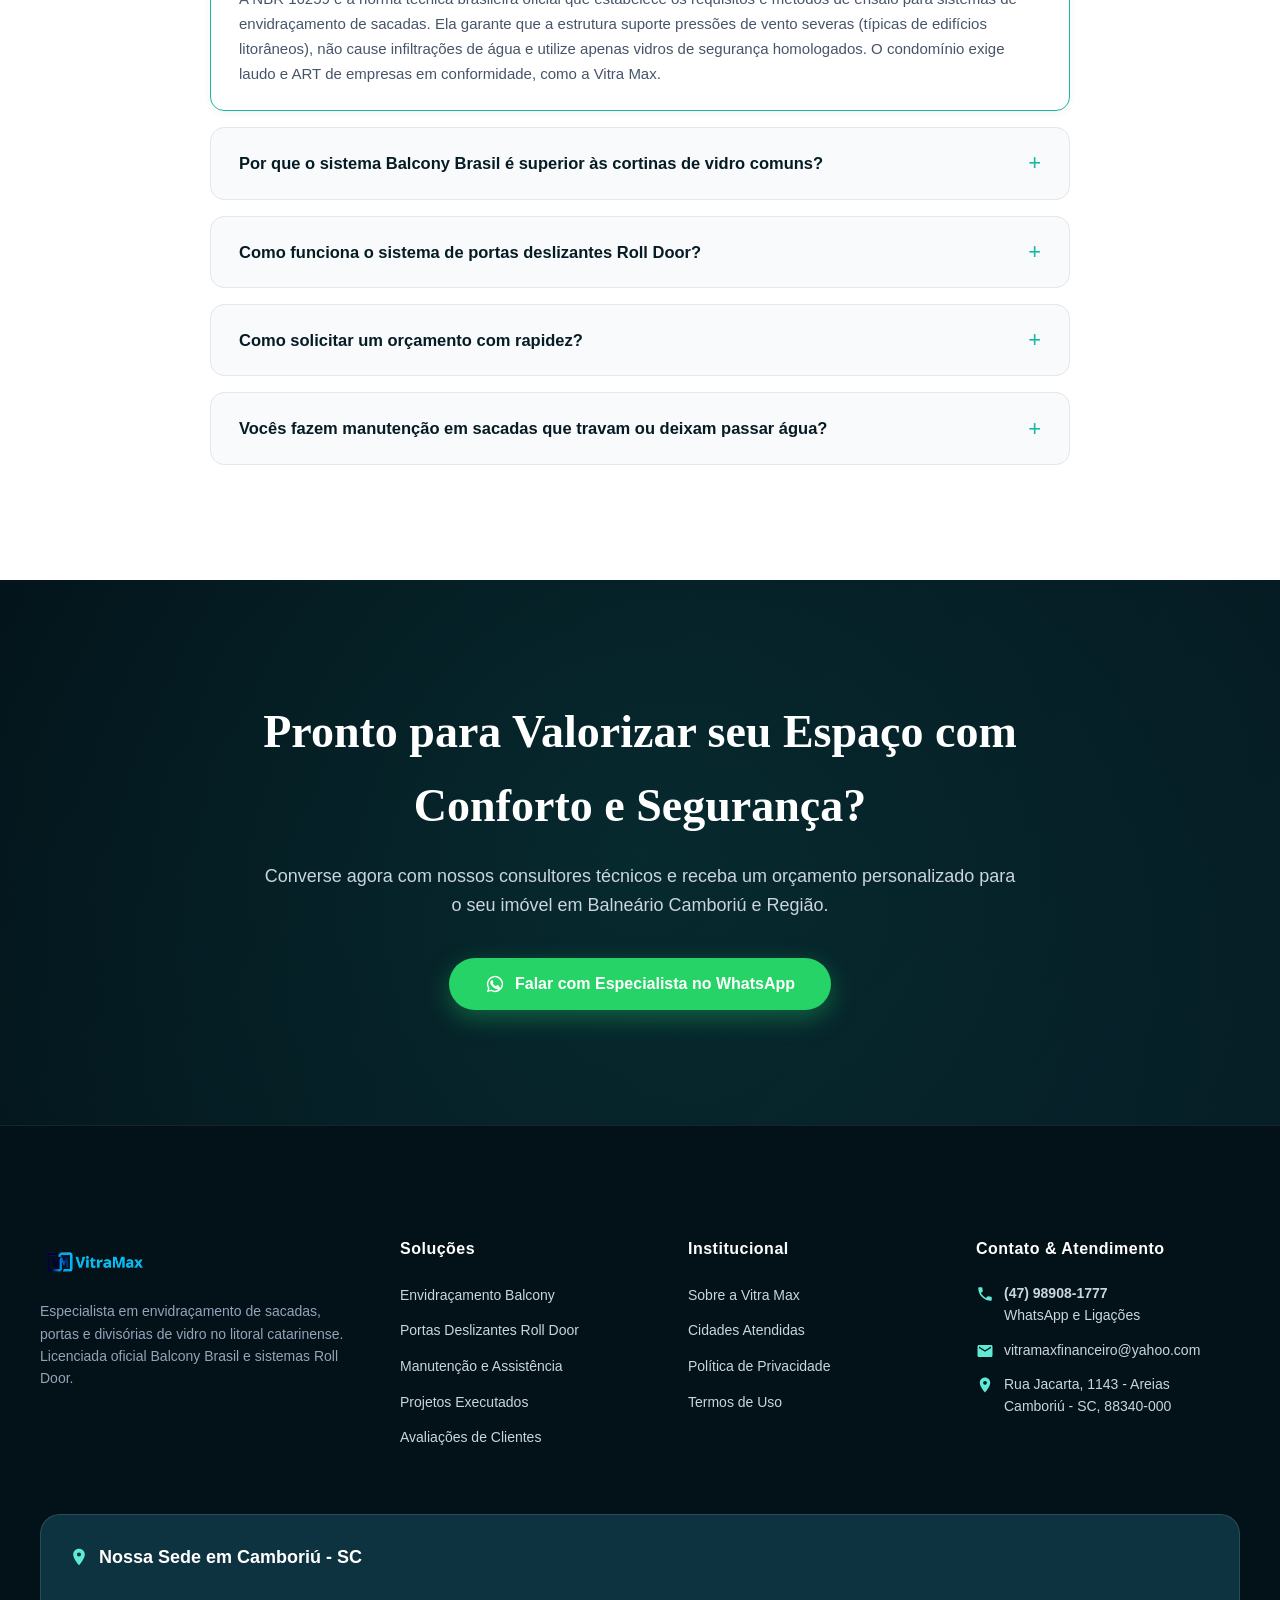
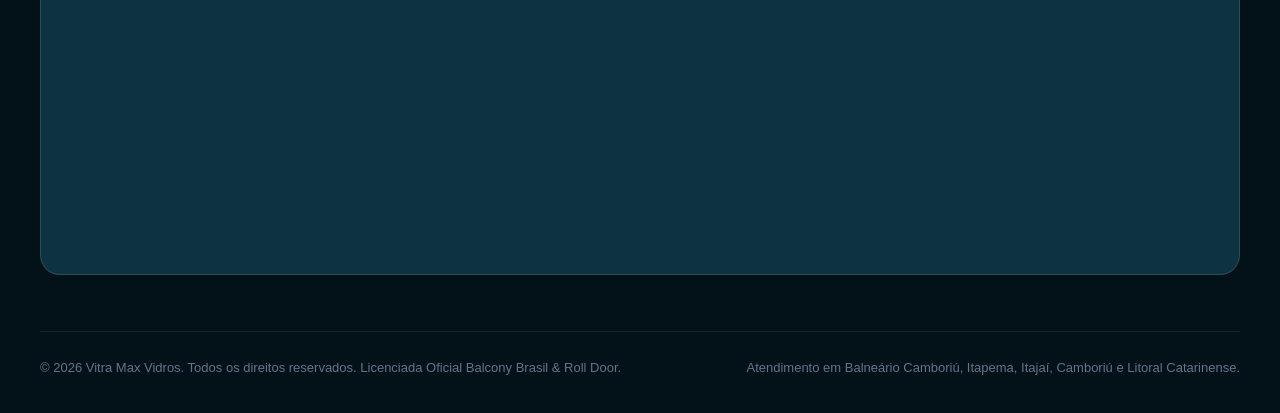
==== commit 84064dc5: "fix(mobile): padroniza primeira linha com telefone e corrige cabecalho mobile em todas as paginas" ====
--- a/index.html
+++ b/index.html
@@ -168,8 +168,7 @@
       <div class="header-actions">
 <a class="header-phone" href="tel:+5547989081777" title="Ligue para a Vitra Max: (47) 98908-1777">
           <svg viewBox="0 0 24 24"><path d="M6.62 10.79a15.05 15.05 0 006.59 6.59l2.2-2.2a1 1 0 011.02-.24 11.72 11.72 0 003.68.59 1 1 0 011 1V20a1 1 0 01-1 1A17 17 0 013 4a1 1 0 011-1h3.5a1 1 0 011 1 11.72 11.72 0 00.59 3.68 1 1 0 01-.24 1.02l-2.23 2.09z"/></svg>
-          <span class="phone-full">(47) 98908-1777</span>
-          <span class="phone-short">Ligar</span>
+          <span>(47) 98908-1777</span>
         </a>
 <a class="btn btn-whatsapp" href="https://wa.me/5547989081777?text=Ol%C3%A1!%20Vim%20pelo%20site%20da%20Vitra%20Max%20e%20gostaria%20de%20um%20or%C3%A7amento." target="_blank" rel="noopener">
           <svg viewBox="0 0 32 32"><path d="M16 3a13 13 0 0 0-11.2 19.6L3 29l6.6-1.7A13 13 0 1 0 16 3Zm0 23.7a10.6 10.6 0 0 1-5.4-1.5l-.4-.2-3.9 1 1-3.8-.3-.4A10.7 10.7 0 1 1 16 26.7Zm5.9-8c-.3-.2-1.9-.9-2.2-1s-.5-.2-.8.2-1 1-1.2 1.2-.4.3-.7.1a8.7 8.7 0 0 1-2.6-1.6 9.6 9.6 0 0 1-1.8-2.3c-.2-.3 0-.5.1-.7l.5-.6c.2-.2.2-.4.3-.6 0-.2-.1-.5-.2-.7l-1-2.3c-.3-.7-.6-.6-.8-.6h-.7c-.3 0-.7.1-1 .5-.4.4-1.4 1.3-1.4 3.2s1.4 3.7 1.6 4c.2.2 2.8 4.3 6.8 6 1 .4 1.7.7 2.3.9 1 .3 1.9.3 2.6.2.8-.1 1.9-.8 2.2-1.5.3-.7.3-1.3.2-1.5s-.3-.3-.6-.5Z"/></svg>
--- a/site.css
+++ b/site.css
@@ -220,9 +220,6 @@
   fill: #ffffff;
 }
 
-.header-phone .phone-short {
-  display: none;
-}
 
 .mobile-nav-cta {
   display: none;
@@ -1365,7 +1362,7 @@
   .main-nav {
     display: none;
     position: absolute;
-    top: 80px;
+    top: 100%;
     left: 0;
     right: 0;
     background: #ffffff;
@@ -1507,7 +1504,45 @@
   }
 
   .topbar {
+    display: block;
+    background: #091e30;
+    border-bottom: 1px solid rgba(255, 255, 255, 0.08);
+  }
+
+  .topbar .wrap {
+    min-height: 34px;
+    justify-content: center;
+    padding: 4px 12px;
+  }
+
+  .topbar-left {
     display: none;
+  }
+
+  .topbar-right {
+    gap: 0;
+    width: 100%;
+    justify-content: center;
+  }
+
+  .topbar-right > span {
+    display: none;
+  }
+
+  .topbar a {
+    color: #ffffff;
+    font-size: 13px;
+    font-weight: 700;
+    display: inline-flex;
+    align-items: center;
+    gap: 7px;
+    text-decoration: none;
+  }
+
+  .topbar svg {
+    width: 14px;
+    height: 14px;
+    fill: #38bdf8;
   }
 
   .header-inner {
@@ -1518,9 +1553,6 @@
     height: 40px;
   }
 
-  .main-nav {
-    top: 68px;
-  }
 
   .hero {
     padding: 60px 0 50px;
@@ -2180,14 +2212,29 @@
 }
 
 @media (max-width: 420px) {
-  .header-phone .phone-full {
-    display: none;
-  }
-  .header-phone .phone-short {
-    display: inline;
+  .header-inner {
+    height: 64px;
+    padding: 0 4px;
+  }
+  .brand img {
+    height: 34px;
+    max-width: 110px;
+  }
+  .header-actions {
+    gap: 6px;
   }
   .header-phone {
-    padding: 6px 10px;
+    padding: 6px 9px;
     font-size: 12px;
-  }
-}
+    gap: 5px;
+  }
+  .header-phone svg {
+    width: 13px;
+    height: 13px;
+  }
+  .menu-toggle {
+    width: 36px;
+    height: 36px;
+    font-size: 19px;
+  }
+}
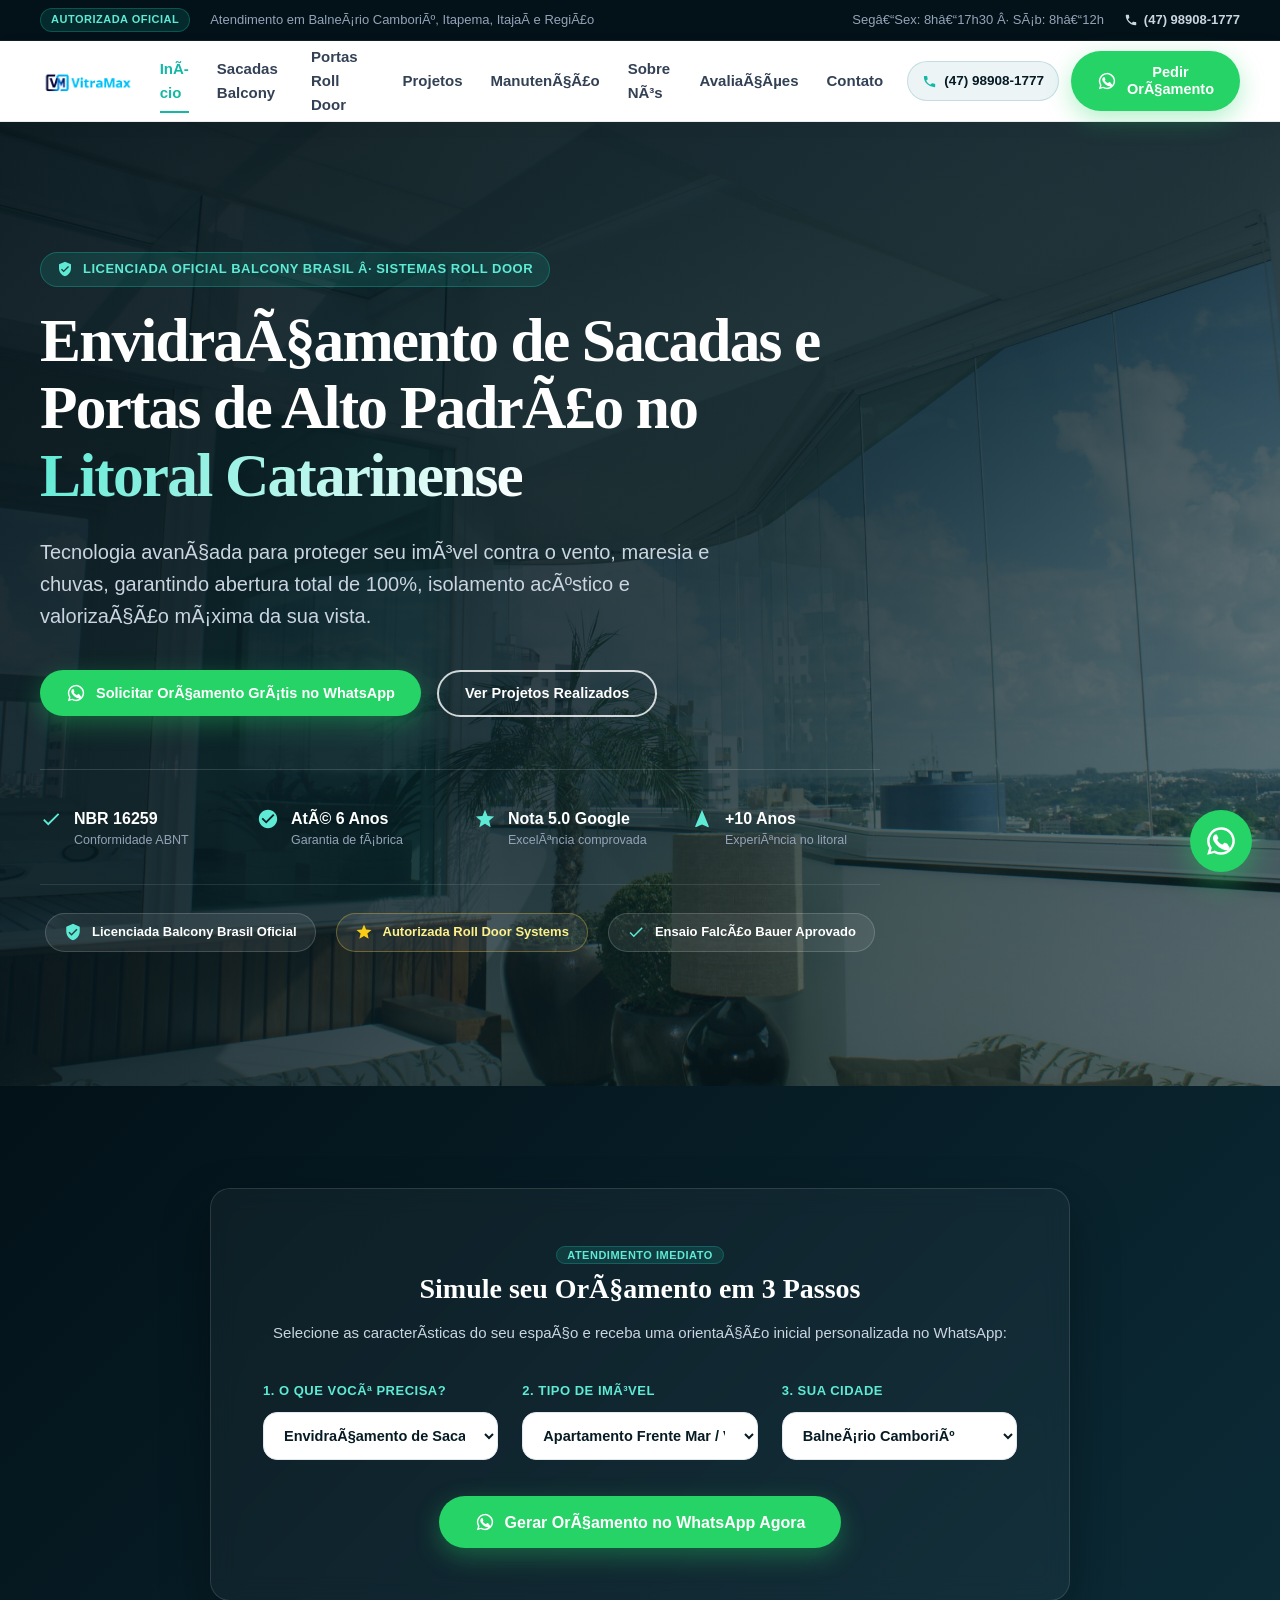
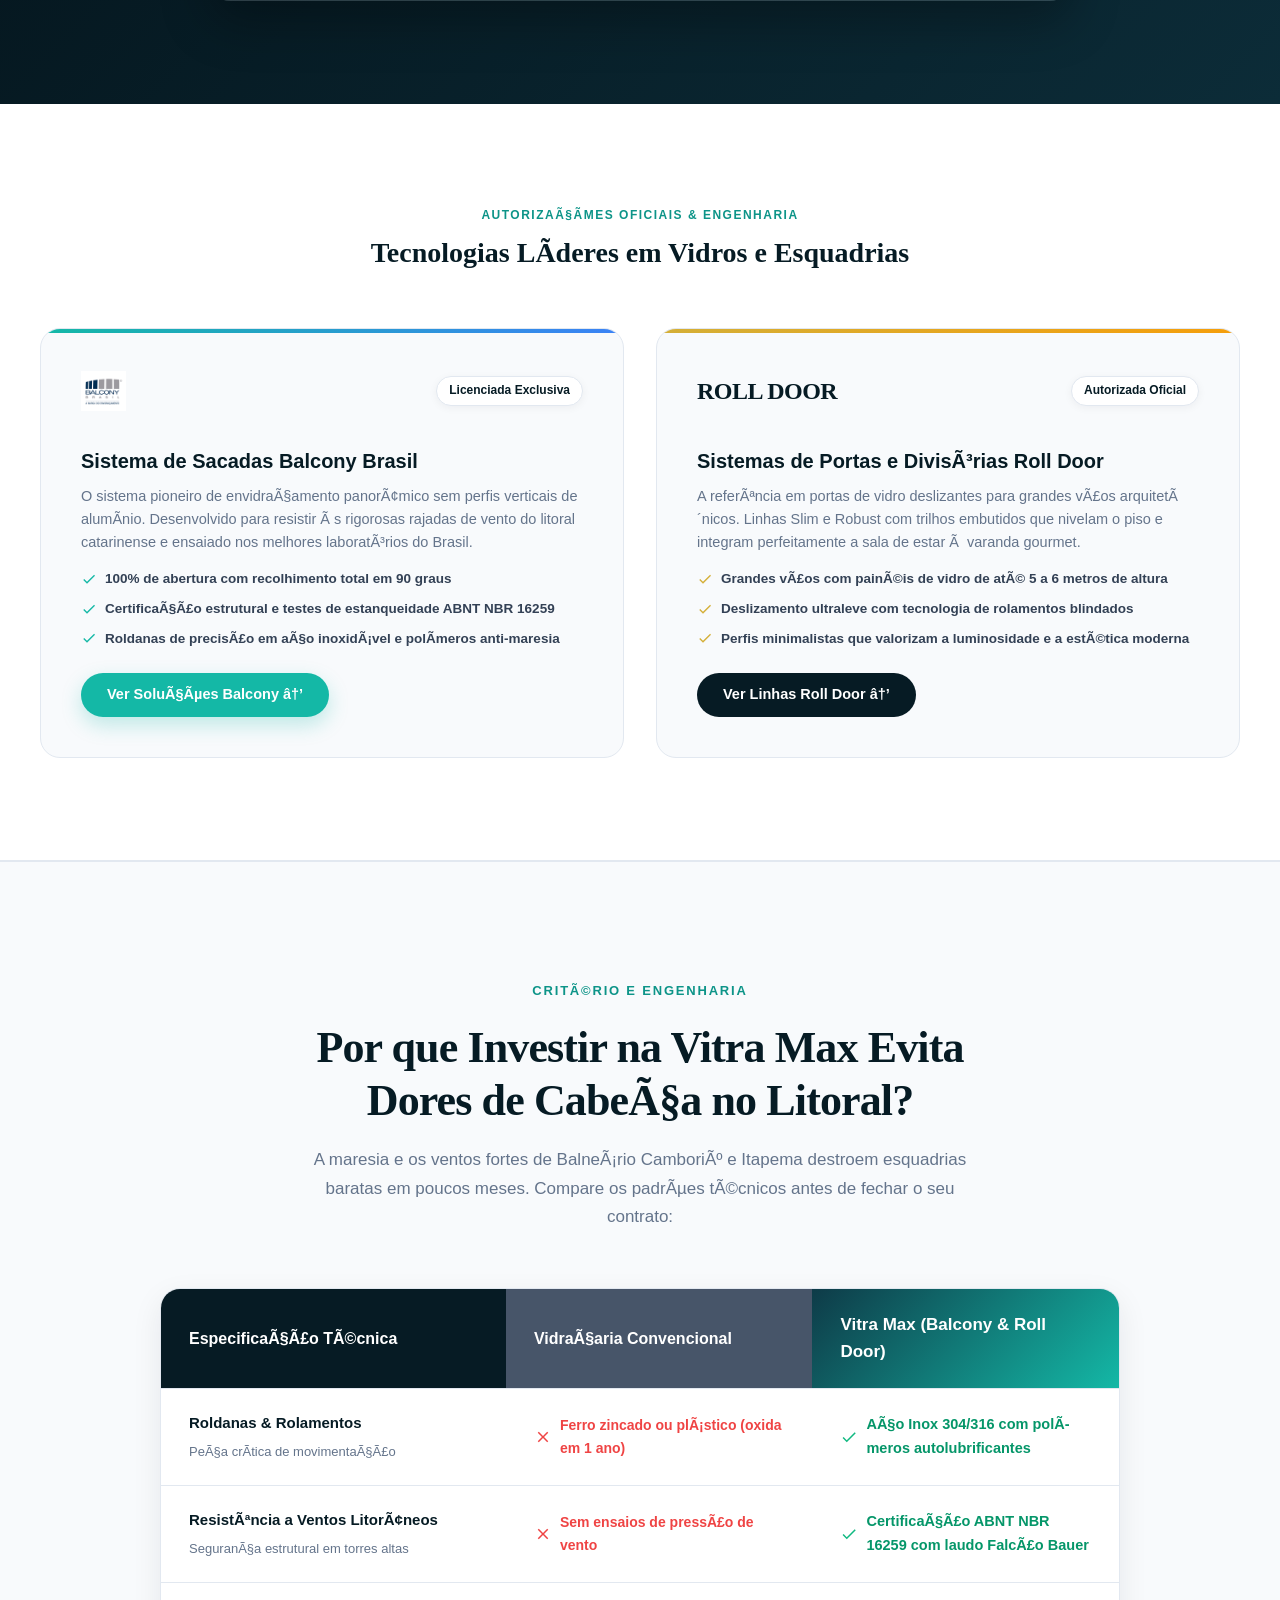
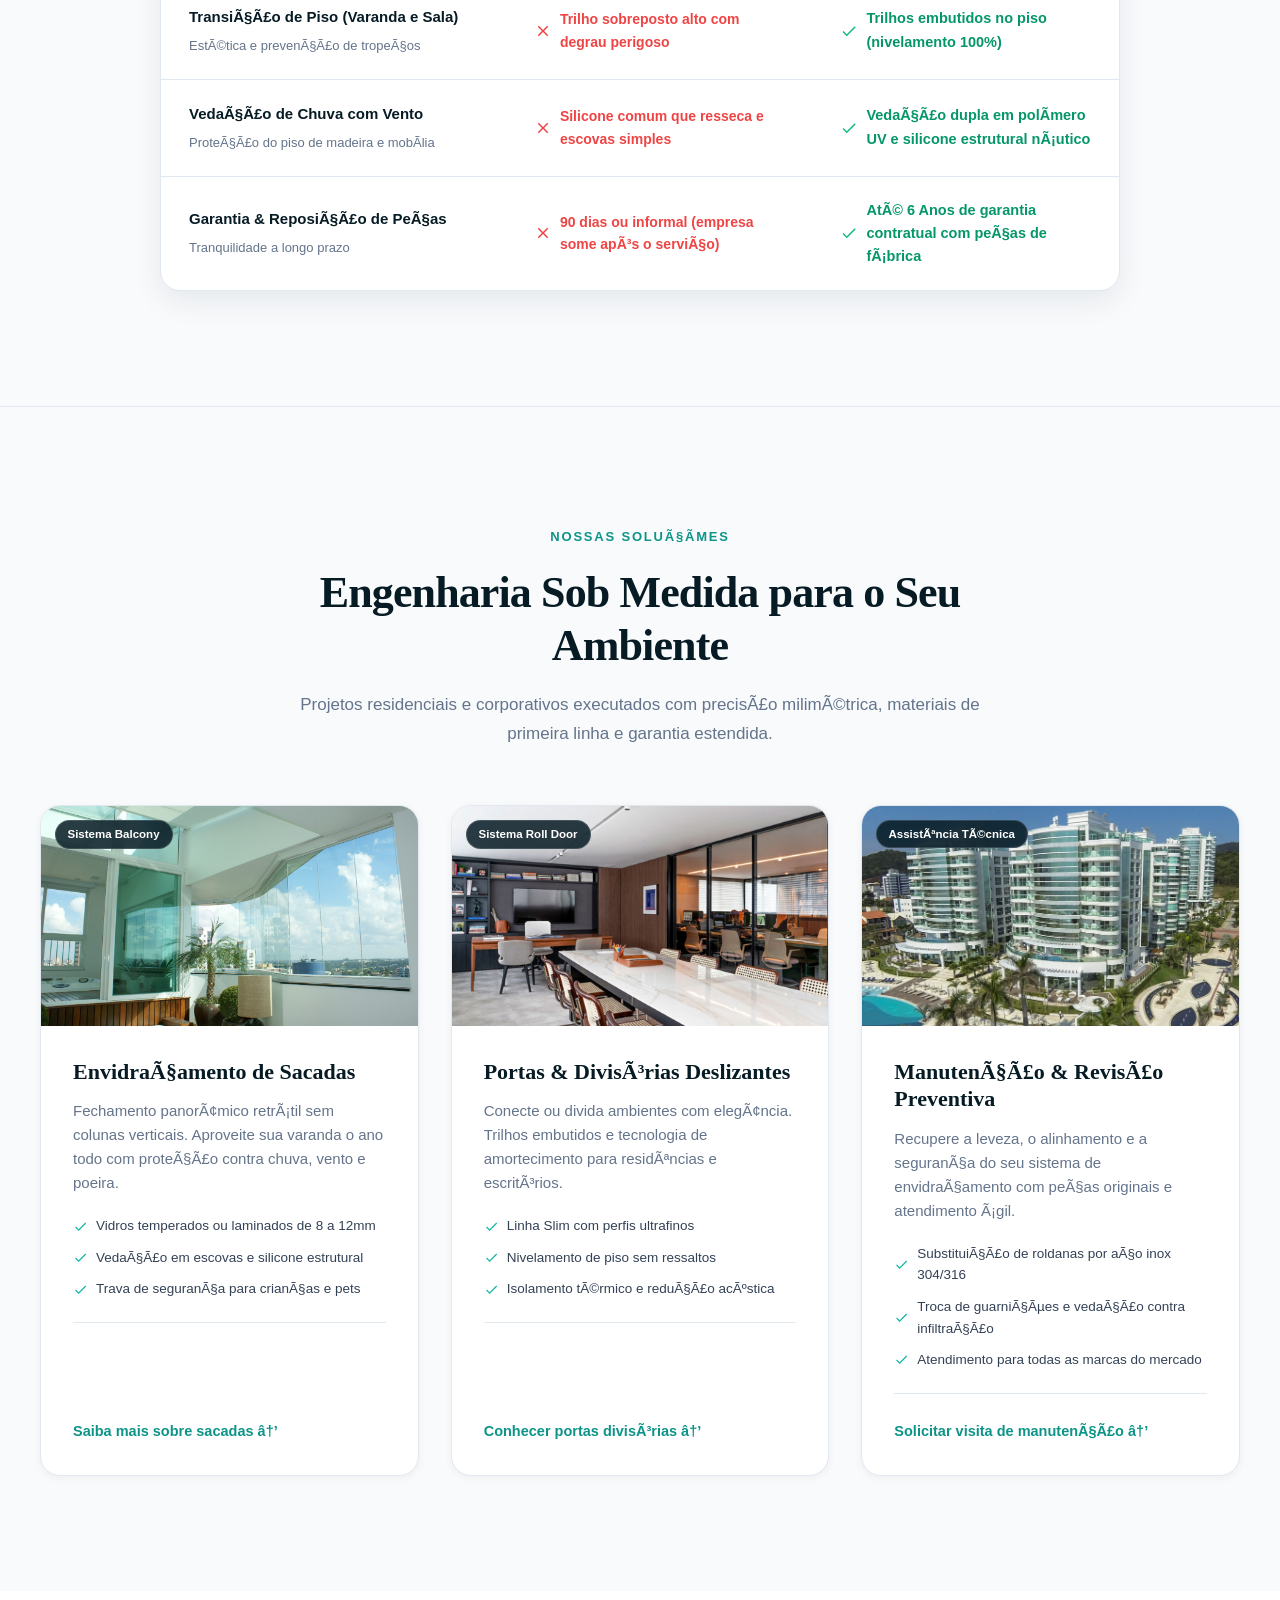
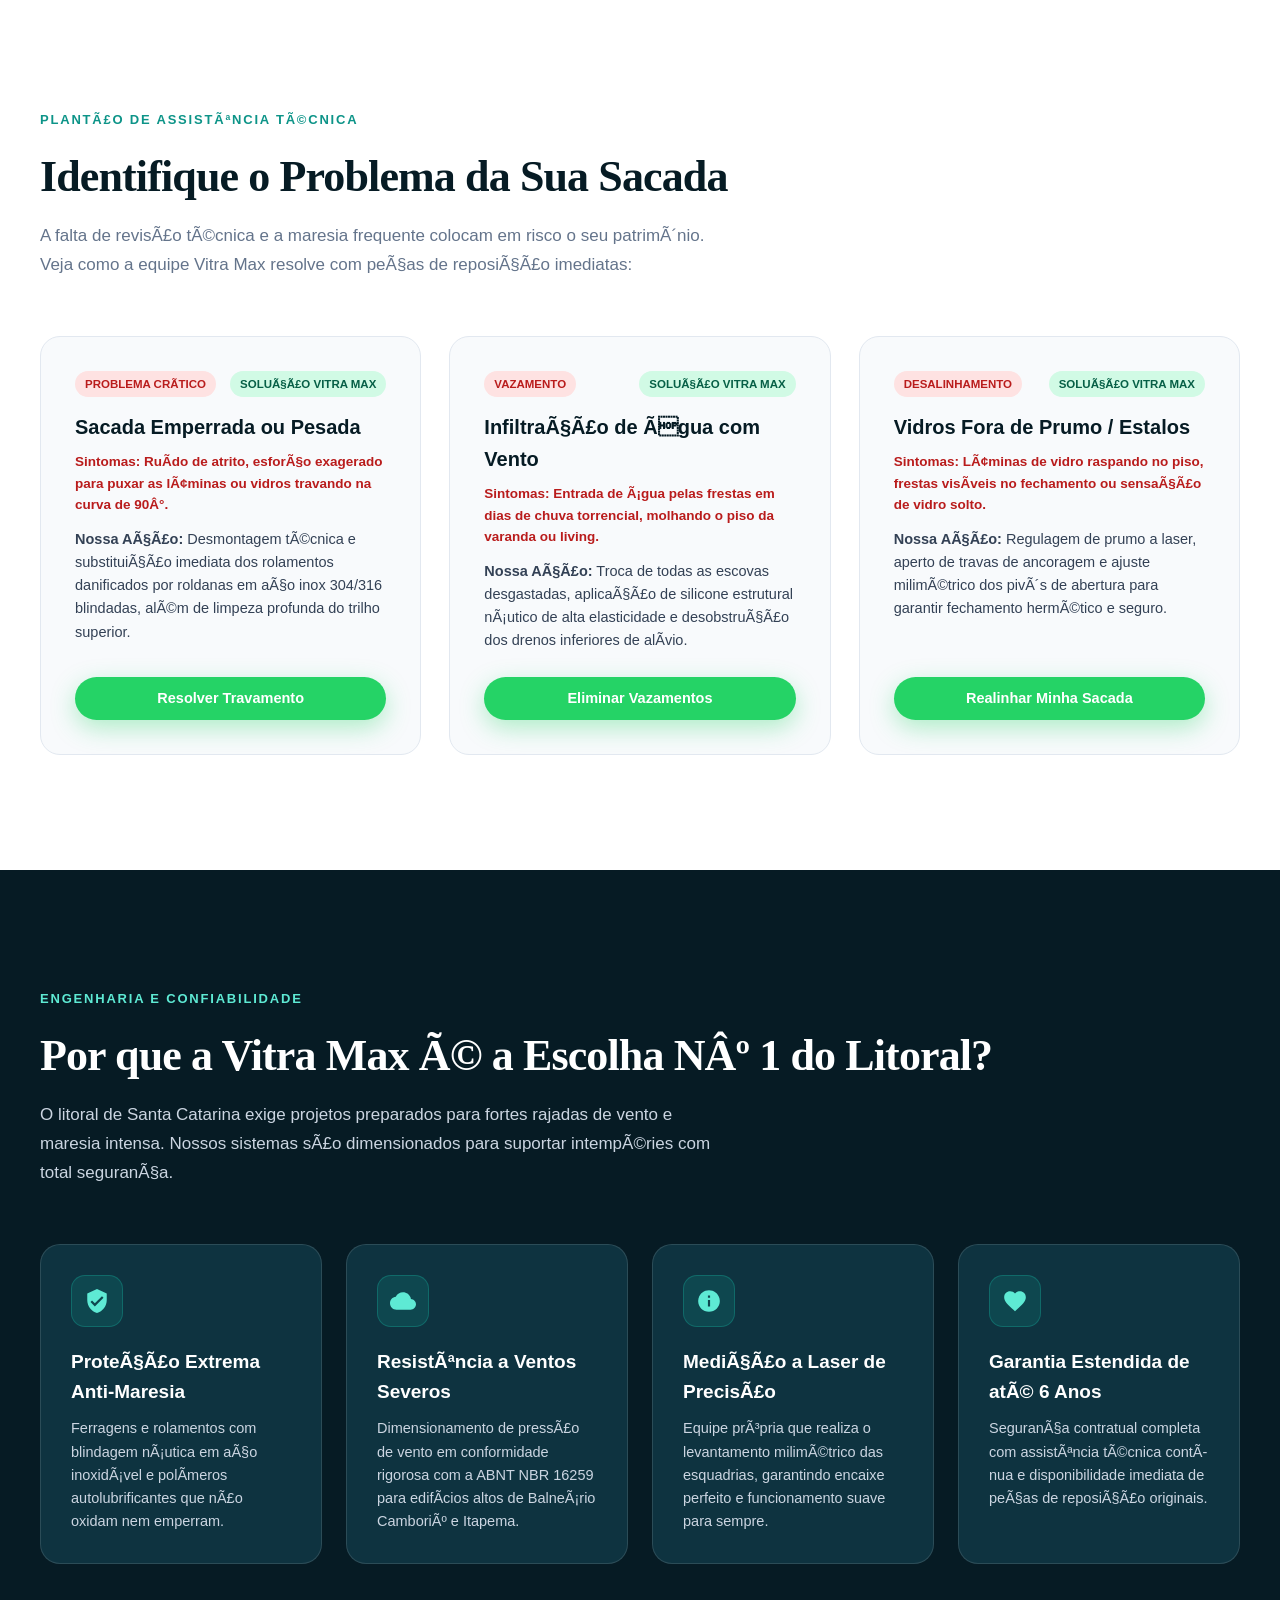
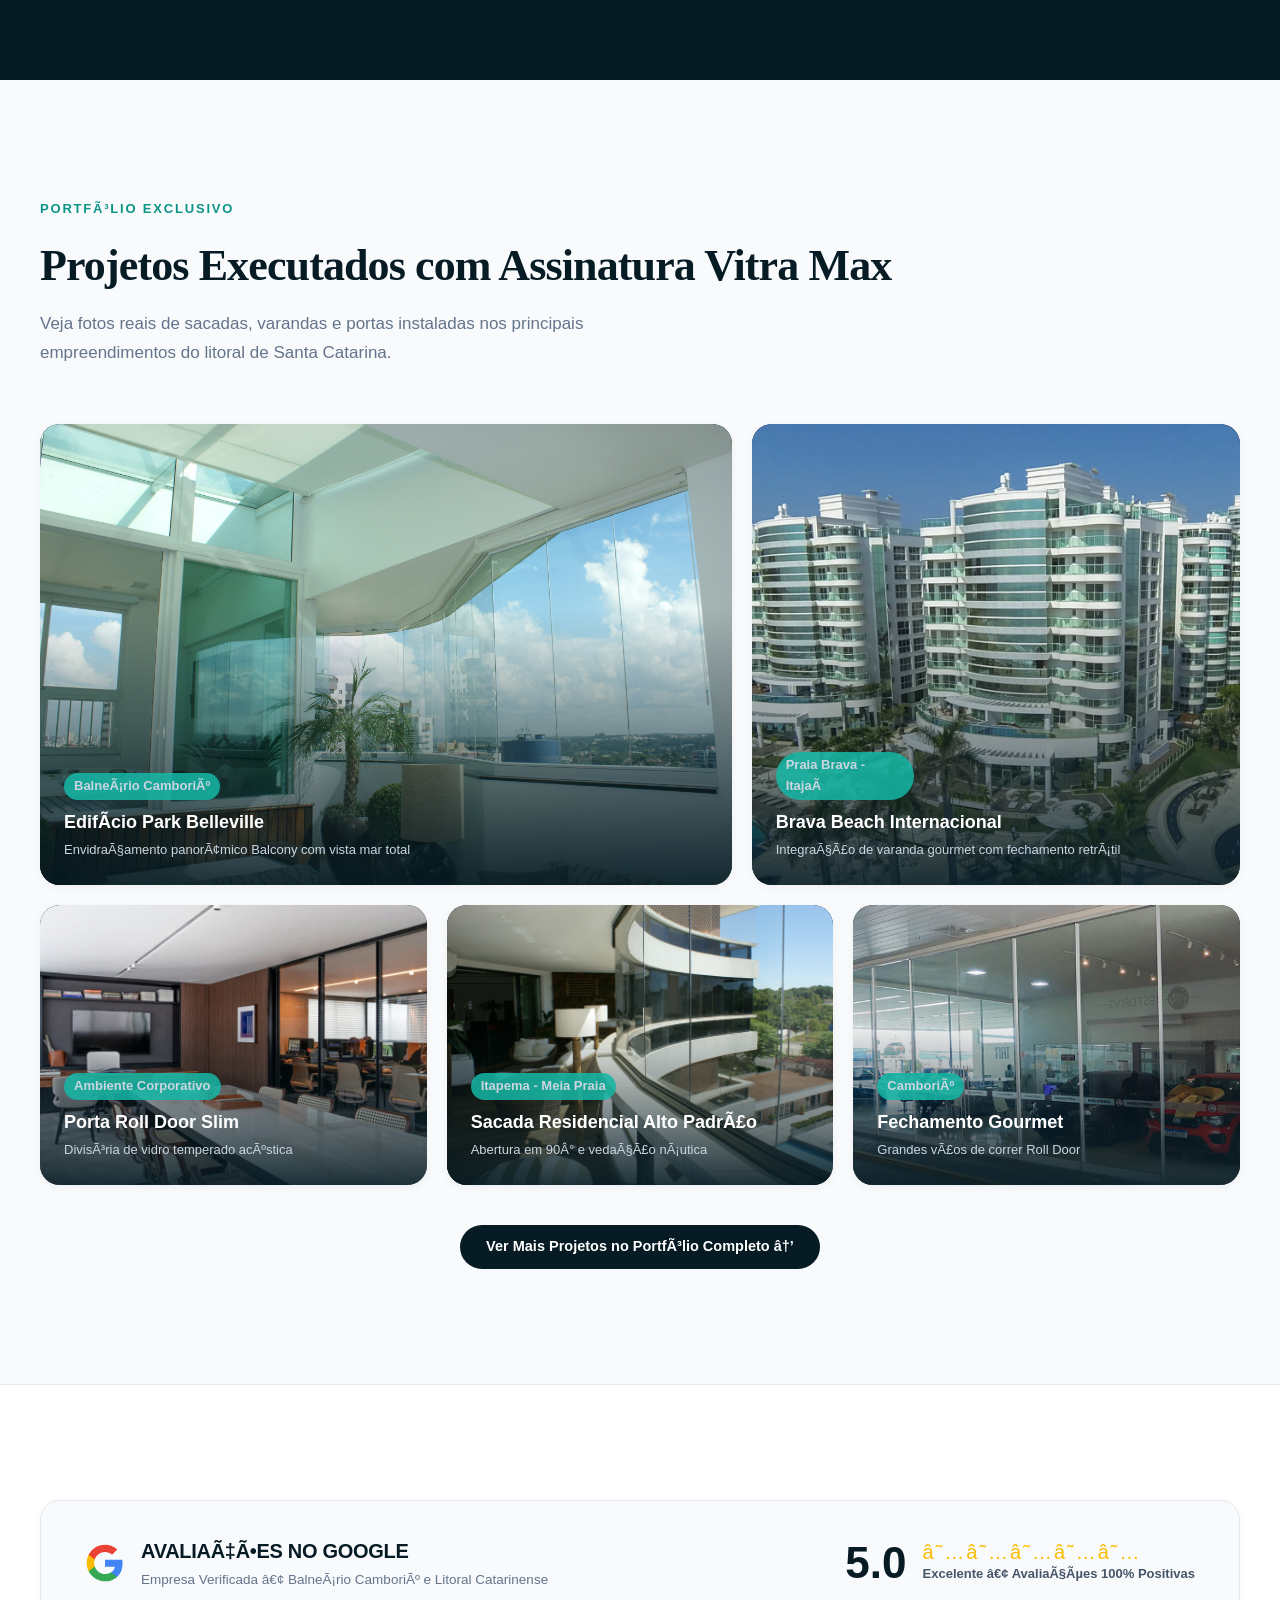
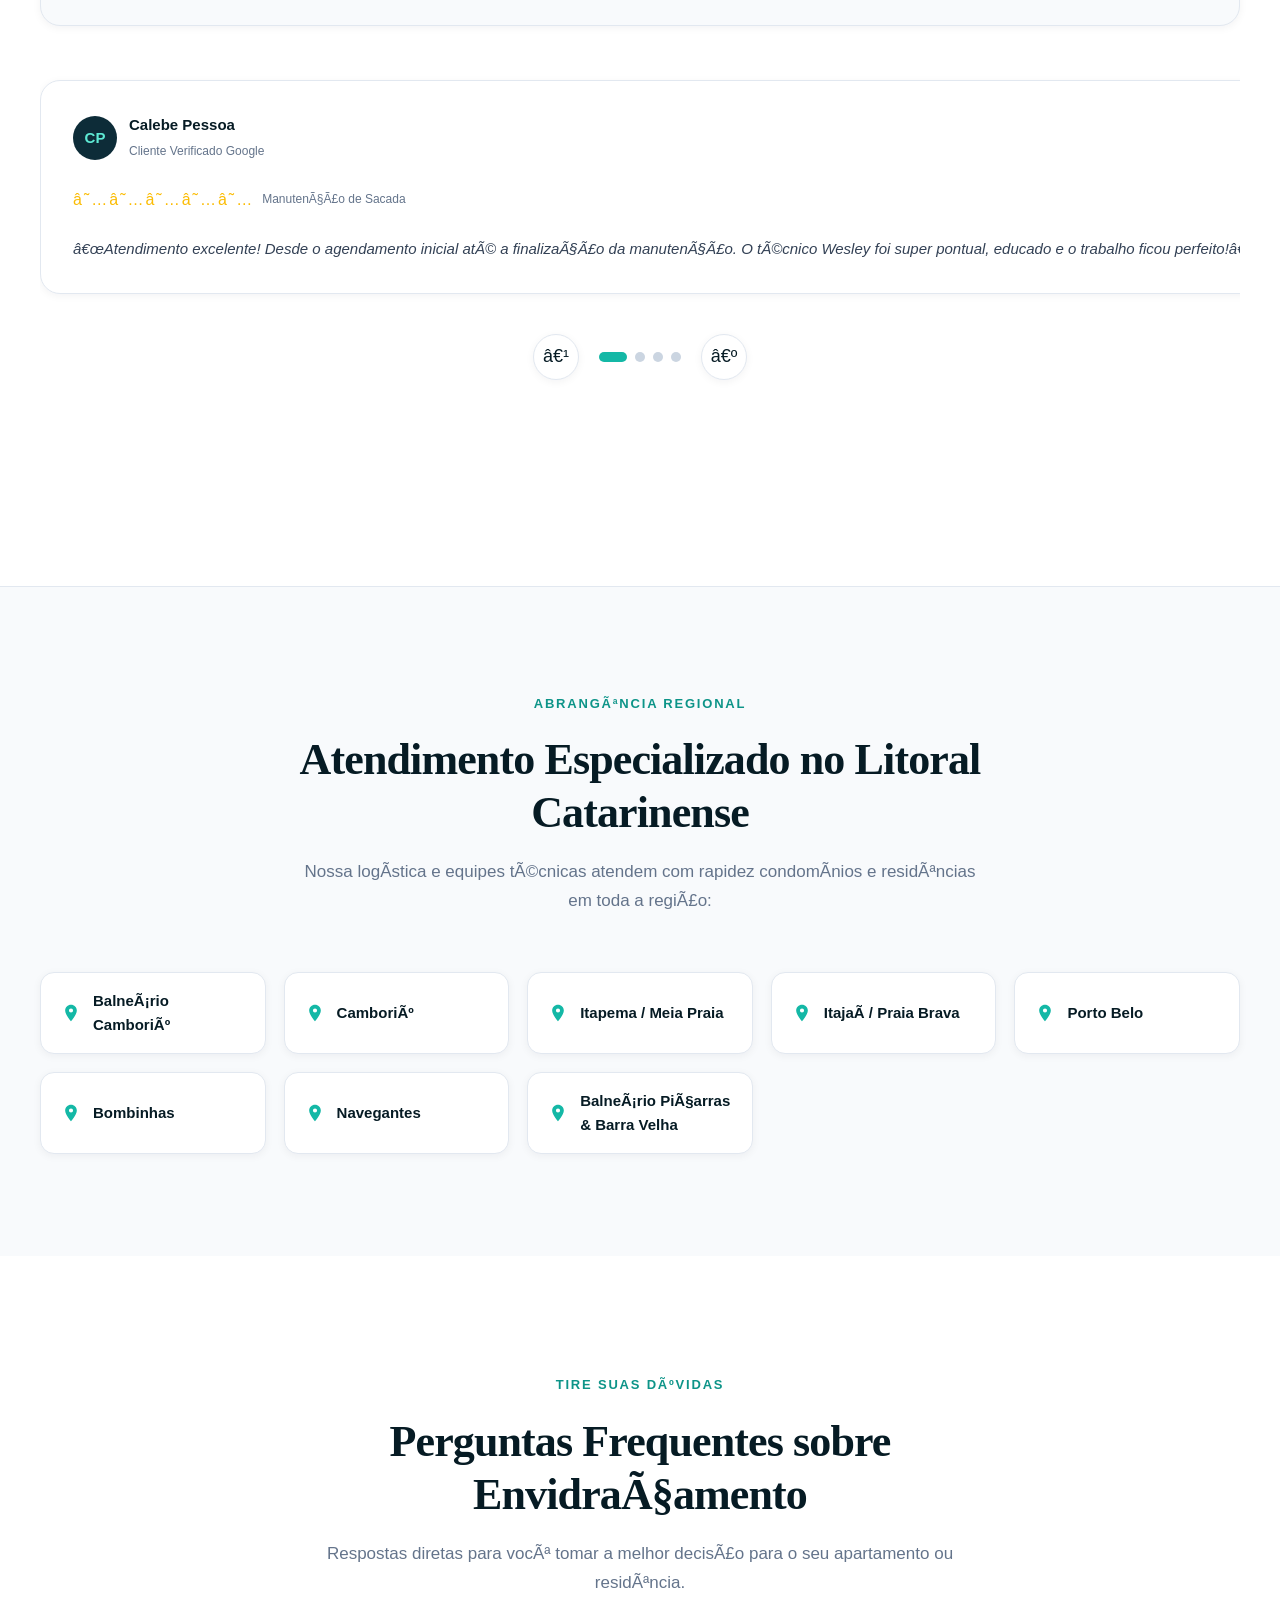
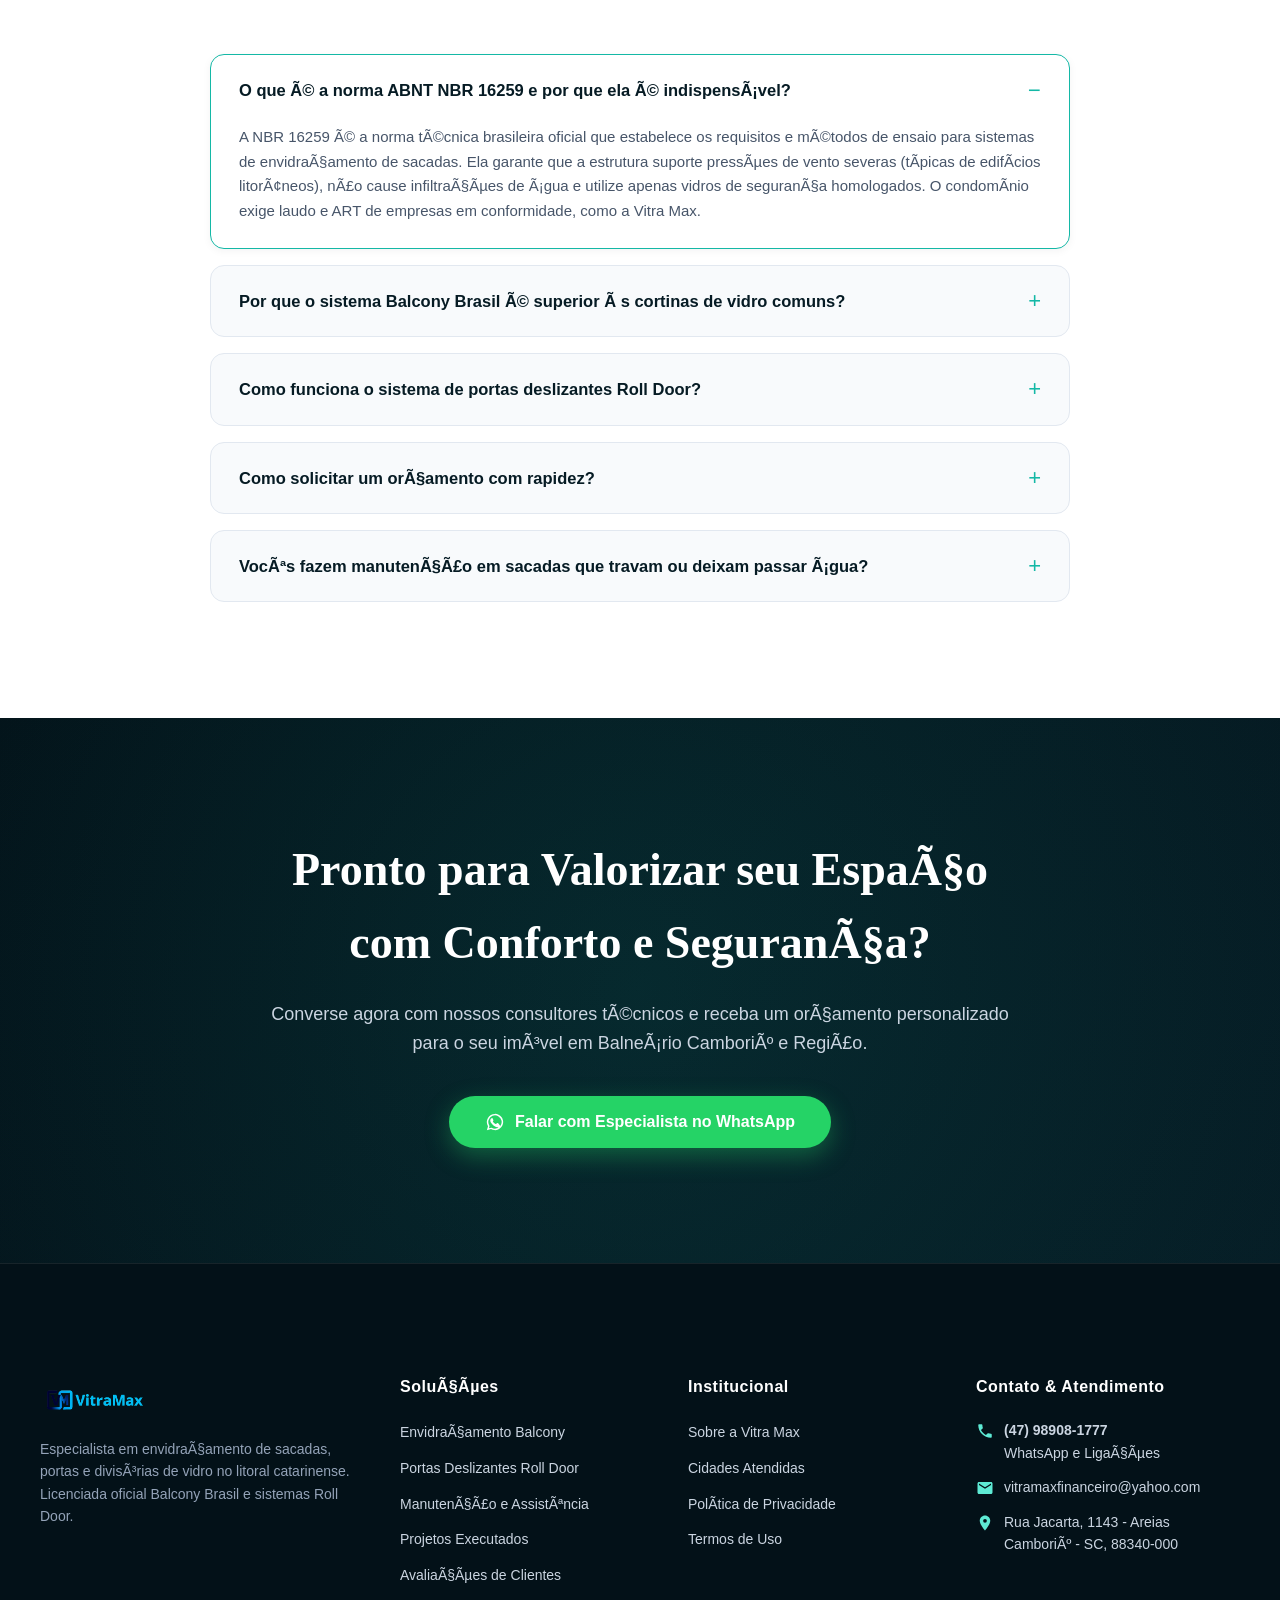
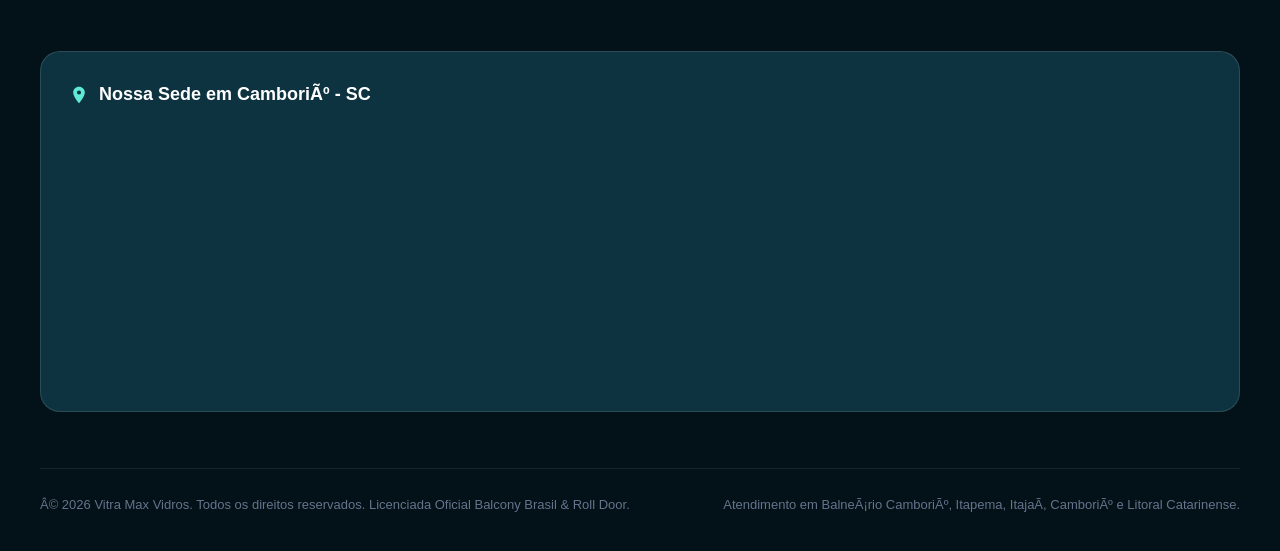
==== commit 17e1bd05: "chore: atualiza versao do site.css para v=4.0 forçando atualizacao de cache" ====
--- a/index.html
+++ b/index.html
@@ -1,23 +1,31 @@
-<!DOCTYPE html>
+﻿<!DOCTYPE html>
 <html lang="pt-BR">
 <head>
+  <!-- Google Tag Manager -->
+<script>(function(w,d,s,l,i){w[l]=w[l]||[];w[l].push({'gtm.start':
+new Date().getTime(),event:'gtm.js'});var f=d.getElementsByTagName(s)[0],
+j=d.createElement(s),dl=l!='dataLayer'?'&l='+l:'';j.async=true;j.src=
+'https://www.googletagmanager.com/gtm.js?id='+i+dl;f.parentNode.insertBefore(j,f);
+})(window,document,'script','dataLayer','GTM-5V336NNX');</script>
+<!-- End Google Tag Manager -->
+
   <meta charset="UTF-8">
   <meta name="viewport" content="width=device-width, initial-scale=1.0">
-  <title>Vitra Max | Envidraçamento de Sacadas e Portas Deslizantes em Balneário Camboriú e Região</title>
-  <meta name="description" content="Especialista em envidraçamento de sacadas, cortinas de vidro e portas divisórias no Litoral Catarinense. Licenciada Oficial Balcony Brasil e Roll Door. Solicite seu orçamento!">
+  <title>Vitra Max | EnvidraÃ§amento de Sacadas e Portas Deslizantes em BalneÃ¡rio CamboriÃº e RegiÃ£o</title>
+  <meta name="description" content="Especialista em envidraÃ§amento de sacadas, cortinas de vidro e portas divisÃ³rias no Litoral Catarinense. Licenciada Oficial Balcony Brasil e Roll Door. Solicite seu orÃ§amento!">
   <meta name="robots" content="index, follow">
   <link rel="canonical" href="https://vitramax.com.br/">
   
   <!-- Open Graph / Redes Sociais -->
   <meta property="og:locale" content="pt_BR">
   <meta property="og:type" content="website">
-  <meta property="og:title" content="Vitra Max | Envidraçamento de Sacadas e Portas Deslizantes">
-  <meta property="og:description" content="Soluções sob medida em vidro de alto padrão. Licenciada Balcony Brasil e Roll Door em Balneário Camboriú, Itapema e Região.">
+  <meta property="og:title" content="Vitra Max | EnvidraÃ§amento de Sacadas e Portas Deslizantes">
+  <meta property="og:description" content="SoluÃ§Ãµes sob medida em vidro de alto padrÃ£o. Licenciada Balcony Brasil e Roll Door em BalneÃ¡rio CamboriÃº, Itapema e RegiÃ£o.">
   <meta property="og:url" content="https://vitramax.com.br/">
   <meta property="og:site_name" content="Vitra Max Vidros">
   <meta property="og:image" content="imagens/park-belleville-25-scaled.jpg">
 
-  <link rel="stylesheet" href="site.css">
+  <link rel="stylesheet" href="site.css?v=4.0">
 
   <!-- Schema.org Structured Data -->
   <script type="application/ld+json">
@@ -37,7 +45,7 @@
         "address": {
           "@type": "PostalAddress",
           "streetAddress": "Rua Jacarta, 1143 - Bairro Areias",
-          "addressLocality": "Camboriú",
+          "addressLocality": "CamboriÃº",
           "addressRegion": "SC",
           "postalCode": "88340-000",
           "addressCountry": "BR"
@@ -48,14 +56,14 @@
           "longitude": -48.654876
         },
         "areaServed": [
-          "Balneário Camboriú",
-          "Camboriú",
+          "BalneÃ¡rio CamboriÃº",
+          "CamboriÃº",
           "Itapema",
-          "Itajaí",
+          "ItajaÃ­",
           "Porto Belo",
           "Bombinhas",
           "Navegantes",
-          "Balneário Piçarras",
+          "BalneÃ¡rio PiÃ§arras",
           "Barra Velha"
         ],
         "openingHoursSpecification": [
@@ -86,34 +94,34 @@
         "mainEntity": [
           {
             "@type": "Question",
-            "name": "Qual é a tecnologia de envidraçamento utilizada pela Vitra Max?",
+            "name": "Qual Ã© a tecnologia de envidraÃ§amento utilizada pela Vitra Max?",
             "acceptedAnswer": {
               "@type": "Answer",
-              "text": "A Vitra Max é licenciada oficial da Balcony Brasil, referência nacional em sistemas de envidraçamento panorâmico retrátil sem perfis verticais de alumínio, em total conformidade com a norma técnica ABNT NBR 16259."
+              "text": "A Vitra Max Ã© licenciada oficial da Balcony Brasil, referÃªncia nacional em sistemas de envidraÃ§amento panorÃ¢mico retrÃ¡til sem perfis verticais de alumÃ­nio, em total conformidade com a norma tÃ©cnica ABNT NBR 16259."
             }
           },
           {
             "@type": "Question",
-            "name": "O que é o sistema Roll Door de portas e divisórias?",
+            "name": "O que Ã© o sistema Roll Door de portas e divisÃ³rias?",
             "acceptedAnswer": {
               "@type": "Answer",
-              "text": "O sistema Roll Door é a mais avançada tecnologia para portas e painéis deslizantes de vidro para grandes vãos, garantindo deslizamento suave, opções de trilhos embutidos no piso e alta vedação acústica e de vento."
+              "text": "O sistema Roll Door Ã© a mais avanÃ§ada tecnologia para portas e painÃ©is deslizantes de vidro para grandes vÃ£os, garantindo deslizamento suave, opÃ§Ãµes de trilhos embutidos no piso e alta vedaÃ§Ã£o acÃºstica e de vento."
             }
           },
           {
             "@type": "Question",
-            "name": "Qual é a garantia oferecida nos projetos?",
+            "name": "Qual Ã© a garantia oferecida nos projetos?",
             "acceptedAnswer": {
               "@type": "Answer",
-              "text": "Oferecemos até 6 anos de garantia conforme a linha de produto e o projeto contratado, cobrindo componentes estruturais, vedação e roldanas inoxidáveis."
+              "text": "Oferecemos atÃ© 6 anos de garantia conforme a linha de produto e o projeto contratado, cobrindo componentes estruturais, vedaÃ§Ã£o e roldanas inoxidÃ¡veis."
             }
           },
           {
             "@type": "Question",
-            "name": "Vocês realizam manutenção em sacadas instaladas por outras empresas?",
+            "name": "VocÃªs realizam manutenÃ§Ã£o em sacadas instaladas por outras empresas?",
             "acceptedAnswer": {
               "@type": "Answer",
-              "text": "Sim! Contamos com equipe técnica especializada para manutenção preventiva e corretiva, troca de roldanas oxidadas por peças em aço inox, regulagem de painéis e substituição de escovas e vedação."
+              "text": "Sim! Contamos com equipe tÃ©cnica especializada para manutenÃ§Ã£o preventiva e corretiva, troca de roldanas oxidadas por peÃ§as em aÃ§o inox, regulagem de painÃ©is e substituiÃ§Ã£o de escovas e vedaÃ§Ã£o."
             }
           }
         ]
@@ -123,16 +131,21 @@
   </script>
 </head>
 <body>
+  <!-- Google Tag Manager (noscript) -->
+<noscript><iframe src="https://www.googletagmanager.com/ns.html?id=GTM-5V336NNX"
+height="0" width="0" style="display:none;visibility:hidden"></iframe></noscript>
+<!-- End Google Tag Manager (noscript) -->
+
 
   <!-- Topbar Informativa -->
   <div class="topbar">
     <div class="wrap">
       <div class="topbar-left">
         <span class="badge-tag">Autorizada Oficial</span>
-        <span>Atendimento em Balneário Camboriú, Itapema, Itajaí e Região</span>
+        <span>Atendimento em BalneÃ¡rio CamboriÃº, Itapema, ItajaÃ­ e RegiÃ£o</span>
       </div>
       <div class="topbar-right">
-        <span>Seg–Sex: 8h–17h30 · Sáb: 8h–12h</span>
+        <span>Segâ€“Sex: 8hâ€“17h30 Â· SÃ¡b: 8hâ€“12h</span>
         <a href="tel:+5547989081777">
           <svg viewBox="0 0 24 24"><path d="M20.01 15.38c-1.23 0-2.42-.2-3.53-.56a.977.977 0 0 0-1.01.24l-2.2 2.2a15.05 15.05 0 0 1-6.59-6.59l2.2-2.21a.96.96 0 0 0 .25-1.01A11.36 11.36 0 0 1 8.57 3.9c0-.55-.45-1-1-1H4c-.55 0-1 .45-1 1 0 9.39 7.61 17 17 17 .55 0 1-.45 1-1v-3.52c0-.55-.45-1-.99-1z"/></svg>
           (47) 98908-1777
@@ -141,21 +154,21 @@
     </div>
   </div>
 
-  <!-- Cabeçalho Principal -->
+  <!-- CabeÃ§alho Principal -->
   <header class="site-header">
     <div class="wrap header-inner">
       <a class="brand" href="/" title="Vitra Max Vidros">
-        <img src="imagens/logo-vitramax.png" alt="Vitra Max Vidros de Alto Padrão">
+        <img src="imagens/logo-vitramax.png" alt="Vitra Max Vidros de Alto PadrÃ£o">
       </a>
 
       <nav class="main-nav">
-        <a href="/" class="active">Início</a>
+        <a href="/" class="active">InÃ­cio</a>
         <a href="/envidracamento-de-sacadas">Sacadas Balcony</a>
         <a href="/portas-divisorias">Portas Roll Door</a>
         <a href="/projetos-de-envidracamento">Projetos</a>
-        <a href="/manutencao-de-envidracamento">Manutenção</a>
-        <a href="/sobre-a-vitra-max">Sobre Nós</a>
-        <a href="#avaliacoes">Avaliações</a>
+        <a href="/manutencao-de-envidracamento">ManutenÃ§Ã£o</a>
+        <a href="/sobre-a-vitra-max">Sobre NÃ³s</a>
+        <a href="#avaliacoes">AvaliaÃ§Ãµes</a>
         <a href="#contato">Contato</a>
               <div class="mobile-nav-cta">
           <a class="btn-phone-full" href="tel:+5547989081777">
@@ -172,9 +185,9 @@
         </a>
 <a class="btn btn-whatsapp" href="https://wa.me/5547989081777?text=Ol%C3%A1!%20Vim%20pelo%20site%20da%20Vitra%20Max%20e%20gostaria%20de%20um%20or%C3%A7amento." target="_blank" rel="noopener">
           <svg viewBox="0 0 32 32"><path d="M16 3a13 13 0 0 0-11.2 19.6L3 29l6.6-1.7A13 13 0 1 0 16 3Zm0 23.7a10.6 10.6 0 0 1-5.4-1.5l-.4-.2-3.9 1 1-3.8-.3-.4A10.7 10.7 0 1 1 16 26.7Zm5.9-8c-.3-.2-1.9-.9-2.2-1s-.5-.2-.8.2-1 1-1.2 1.2-.4.3-.7.1a8.7 8.7 0 0 1-2.6-1.6 9.6 9.6 0 0 1-1.8-2.3c-.2-.3 0-.5.1-.7l.5-.6c.2-.2.2-.4.3-.6 0-.2-.1-.5-.2-.7l-1-2.3c-.3-.7-.6-.6-.8-.6h-.7c-.3 0-.7.1-1 .5-.4.4-1.4 1.3-1.4 3.2s1.4 3.7 1.6 4c.2.2 2.8 4.3 6.8 6 1 .4 1.7.7 2.3.9 1 .3 1.9.3 2.6.2.8-.1 1.9-.8 2.2-1.5.3-.7.3-1.3.2-1.5s-.3-.3-.6-.5Z"/></svg>
-          Pedir Orçamento
+          Pedir OrÃ§amento
         </a>
-        <button class="menu-toggle" aria-label="Abrir Menu de Navegação" aria-expanded="false">☰</button>
+        <button class="menu-toggle" aria-label="Abrir Menu de NavegaÃ§Ã£o" aria-expanded="false">â˜°</button>
       </div>
     </div>
   </header>
@@ -185,15 +198,15 @@
       <div class="hero-content">
         <div class="hero-pill">
           <svg viewBox="0 0 24 24"><path d="M12 1L3 5v6c0 5.55 3.84 10.74 9 12 5.16-1.26 9-6.45 9-12V5l-9-4zm-2 16l-4-4 1.41-1.41L10 14.17l6.59-6.59L18 9l-8 8z"/></svg>
-          Licenciada Oficial Balcony Brasil · Sistemas Roll Door
-        </div>
-        <h1>Envidraçamento de Sacadas e Portas de Alto Padrão no <span class="highlight">Litoral Catarinense</span></h1>
-        <p class="lead">Tecnologia avançada para proteger seu imóvel contra o vento, maresia e chuvas, garantindo abertura total de 100%, isolamento acústico e valorização máxima da sua vista.</p>
+          Licenciada Oficial Balcony Brasil Â· Sistemas Roll Door
+        </div>
+        <h1>EnvidraÃ§amento de Sacadas e Portas de Alto PadrÃ£o no <span class="highlight">Litoral Catarinense</span></h1>
+        <p class="lead">Tecnologia avanÃ§ada para proteger seu imÃ³vel contra o vento, maresia e chuvas, garantindo abertura total de 100%, isolamento acÃºstico e valorizaÃ§Ã£o mÃ¡xima da sua vista.</p>
 
         <div class="hero-actions">
           <a class="btn btn-whatsapp" href="https://wa.me/5547989081777?text=Ol%C3%A1!%20Gostaria%20de%20solicitar%20um%20or%C3%A7amento%20para%20o%20meu%20im%C3%B3vel." target="_blank" rel="noopener">
             <svg viewBox="0 0 32 32"><path d="M16 3a13 13 0 0 0-11.2 19.6L3 29l6.6-1.7A13 13 0 1 0 16 3Zm0 23.7a10.6 10.6 0 0 1-5.4-1.5l-.4-.2-3.9 1 1-3.8-.3-.4A10.7 10.7 0 1 1 16 26.7Zm5.9-8c-.3-.2-1.9-.9-2.2-1s-.5-.2-.8.2-1 1-1.2 1.2-.4.3-.7.1a8.7 8.7 0 0 1-2.6-1.6 9.6 9.6 0 0 1-1.8-2.3c-.2-.3 0-.5.1-.7l.5-.6c.2-.2.2-.4.3-.6 0-.2-.1-.5-.2-.7l-1-2.3c-.3-.7-.6-.6-.8-.6h-.7c-.3 0-.7.1-1 .5-.4.4-1.4 1.3-1.4 3.2s1.4 3.7 1.6 4c.2.2 2.8 4.3 6.8 6 1 .4 1.7.7 2.3.9 1 .3 1.9.3 2.6.2.8-.1 1.9-.8 2.2-1.5.3-.7.3-1.3.2-1.5s-.3-.3-.6-.5Z"/></svg>
-            Solicitar Orçamento Grátis no WhatsApp
+            Solicitar OrÃ§amento GrÃ¡tis no WhatsApp
           </a>
           <a class="btn btn-outline" href="/projetos-de-envidracamento">Ver Projetos Realizados</a>
         </div>
@@ -209,22 +222,22 @@
           <div class="trust-item">
             <svg viewBox="0 0 24 24"><path d="M12 2C6.48 2 2 6.48 2 12s4.48 10 10 10 10-4.48 10-10S17.52 2 12 2zm-2 15l-5-5 1.41-1.41L10 14.17l7.59-7.59L19 8l-9 9z"/></svg>
             <div>
-              <strong>Até 6 Anos</strong>
-              <span>Garantia de fábrica</span>
+              <strong>AtÃ© 6 Anos</strong>
+              <span>Garantia de fÃ¡brica</span>
             </div>
           </div>
           <div class="trust-item">
             <svg viewBox="0 0 24 24"><path d="M12 17.27L18.18 21l-1.64-7.03L22 9.24l-7.19-.61L12 2 9.19 8.63 2 9.24l5.46 4.73L5.82 21z"/></svg>
             <div>
               <strong>Nota 5.0 Google</strong>
-              <span>Excelência comprovada</span>
+              <span>ExcelÃªncia comprovada</span>
             </div>
           </div>
           <div class="trust-item">
             <svg viewBox="0 0 24 24"><path d="M12 2L4.5 20.29l.71.71L12 18l6.79 3 .71-.71z"/></svg>
             <div>
               <strong>+10 Anos</strong>
-              <span>Experiência no litoral</span>
+              <span>ExperiÃªncia no litoral</span>
             </div>
           </div>
         </div>
@@ -241,7 +254,7 @@
           </div>
           <div class="seal-badge">
             <svg viewBox="0 0 24 24"><path d="M9 16.2L4.8 12l-1.4 1.4L9 19 21 7l-1.4-1.4L9 16.2z"/></svg>
-            Ensaio Falcão Bauer Aprovado
+            Ensaio FalcÃ£o Bauer Aprovado
           </div>
         </div>
 
@@ -249,48 +262,48 @@
     </div>
   </section>
 
-  <!-- NOVO: Seletor Interativo de Orçamento Rápido (WhatsApp Lead Magnet) -->
+  <!-- NOVO: Seletor Interativo de OrÃ§amento RÃ¡pido (WhatsApp Lead Magnet) -->
   <section class="quote-widget-section">
     <div class="wrap">
       <div class="quote-widget-box">
         <div class="quote-widget-header">
           <span class="badge-tag" style="margin-bottom:10px;">Atendimento Imediato</span>
-          <h3>Simule seu Orçamento em 3 Passos</h3>
-          <p>Selecione as características do seu espaço e receba uma orientação inicial personalizada no WhatsApp:</p>
+          <h3>Simule seu OrÃ§amento em 3 Passos</h3>
+          <p>Selecione as caracterÃ­sticas do seu espaÃ§o e receba uma orientaÃ§Ã£o inicial personalizada no WhatsApp:</p>
         </div>
 
         <form id="quick-quote-form">
           <div class="quote-grid-steps">
             <div class="quote-step">
-              <label for="calc-service">1. O que você precisa?</label>
+              <label for="calc-service">1. O que vocÃª precisa?</label>
               <select id="calc-service" class="quote-select">
-                <option value="Envidraçamento de Sacada (Sistema Balcony)">Envidraçamento de Sacada (Balcony)</option>
+                <option value="EnvidraÃ§amento de Sacada (Sistema Balcony)">EnvidraÃ§amento de Sacada (Balcony)</option>
                 <option value="Portas Deslizantes (Sistema Roll Door)">Portas Deslizantes (Roll Door)</option>
-                <option value="Manutenção / Troca de Roldanas em Inox">Manutenção / Troca de Roldanas</option>
-                <option value="Fechamento de Área Gourmet / SPA">Fechamento de Varanda Gourmet / SPA</option>
+                <option value="ManutenÃ§Ã£o / Troca de Roldanas em Inox">ManutenÃ§Ã£o / Troca de Roldanas</option>
+                <option value="Fechamento de Ãrea Gourmet / SPA">Fechamento de Varanda Gourmet / SPA</option>
               </select>
             </div>
 
             <div class="quote-step">
-              <label for="calc-property">2. Tipo de Imóvel</label>
+              <label for="calc-property">2. Tipo de ImÃ³vel</label>
               <select id="calc-property" class="quote-select">
                 <option value="Apartamento Frente Mar / Vista Mar">Apartamento Frente Mar / Vista Mar</option>
-                <option value="Apartamento em Edifício Residencial">Apartamento Residencial</option>
+                <option value="Apartamento em EdifÃ­cio Residencial">Apartamento Residencial</option>
                 <option value="Cobertura / Penthouse">Cobertura / Penthouse</option>
-                <option value="Casa em Condomínio Fechado">Casa em Condomínio Fechado</option>
-                <option value="Imóvel Comercial / Corporativo">Imóvel Comercial / Corporativo</option>
+                <option value="Casa em CondomÃ­nio Fechado">Casa em CondomÃ­nio Fechado</option>
+                <option value="ImÃ³vel Comercial / Corporativo">ImÃ³vel Comercial / Corporativo</option>
               </select>
             </div>
 
             <div class="quote-step">
               <label for="calc-city">3. Sua Cidade</label>
               <select id="calc-city" class="quote-select">
-                <option value="Balneário Camboriú">Balneário Camboriú</option>
+                <option value="BalneÃ¡rio CamboriÃº">BalneÃ¡rio CamboriÃº</option>
                 <option value="Itapema / Meia Praia">Itapema / Meia Praia</option>
-                <option value="Itajaí / Praia Brava">Itajaí / Praia Brava</option>
-                <option value="Camboriú">Camboriú</option>
+                <option value="ItajaÃ­ / Praia Brava">ItajaÃ­ / Praia Brava</option>
+                <option value="CamboriÃº">CamboriÃº</option>
                 <option value="Porto Belo / Bombinhas">Porto Belo / Bombinhas</option>
-                <option value="Navegantes / Piçarras / Barra Velha">Navegantes / Piçarras / Barra Velha</option>
+                <option value="Navegantes / PiÃ§arras / Barra Velha">Navegantes / PiÃ§arras / Barra Velha</option>
               </select>
             </div>
           </div>
@@ -298,7 +311,7 @@
           <div class="quote-widget-submit">
             <button type="submit" class="btn btn-whatsapp" style="padding:16px 36px; font-size:16px;">
               <svg viewBox="0 0 32 32"><path d="M16 3a13 13 0 0 0-11.2 19.6L3 29l6.6-1.7A13 13 0 1 0 16 3Zm0 23.7a10.6 10.6 0 0 1-5.4-1.5l-.4-.2-3.9 1 1-3.8-.3-.4A10.7 10.7 0 1 1 16 26.7Zm5.9-8c-.3-.2-1.9-.9-2.2-1s-.5-.2-.8.2-1 1-1.2 1.2-.4.3-.7.1a8.7 8.7 0 0 1-2.6-1.6 9.6 9.6 0 0 1-1.8-2.3c-.2-.3 0-.5.1-.7l.5-.6c.2-.2.2-.4.3-.6 0-.2-.1-.5-.2-.7l-1-2.3c-.3-.7-.6-.6-.8-.6h-.7c-.3 0-.7.1-1 .5-.4.4-1.4 1.3-1.4 3.2s1.4 3.7 1.6 4c.2.2 2.8 4.3 6.8 6 1 .4 1.7.7 2.3.9 1 .3 1.9.3 2.6.2.8-.1 1.9-.8 2.2-1.5.3-.7.3-1.3.2-1.5s-.3-.3-.6-.5Z"/></svg>
-              Gerar Orçamento no WhatsApp Agora
+              Gerar OrÃ§amento no WhatsApp Agora
             </button>
           </div>
         </form>
@@ -306,12 +319,12 @@
     </div>
   </section>
 
-  <!-- Seção de Parcerias Oficiais (Balcony Brasil & Roll Door) -->
+  <!-- SeÃ§Ã£o de Parcerias Oficiais (Balcony Brasil & Roll Door) -->
   <section class="partners-section">
     <div class="wrap partners-inner">
       <div class="partners-header">
-        <span class="kicker">Autorizações Oficiais & Engenharia</span>
-        <h2>Tecnologias Líderes em Vidros e Esquadrias</h2>
+        <span class="kicker">AutorizaÃ§Ãµes Oficiais & Engenharia</span>
+        <h2>Tecnologias LÃ­deres em Vidros e Esquadrias</h2>
       </div>
 
       <div class="partners-grid">
@@ -325,7 +338,7 @@
           </div>
           <div>
             <h3>Sistema de Sacadas Balcony Brasil</h3>
-            <p>O sistema pioneiro de envidraçamento panorâmico sem perfis verticais de alumínio. Desenvolvido para resistir às rigorosas rajadas de vento do litoral catarinense e ensaiado nos melhores laboratórios do Brasil.</p>
+            <p>O sistema pioneiro de envidraÃ§amento panorÃ¢mico sem perfis verticais de alumÃ­nio. Desenvolvido para resistir Ã s rigorosas rajadas de vento do litoral catarinense e ensaiado nos melhores laboratÃ³rios do Brasil.</p>
             <ul class="partner-features">
               <li>
                 <svg viewBox="0 0 24 24"><path d="M9 16.2L4.8 12l-1.4 1.4L9 19 21 7l-1.4-1.4L9 16.2z"/></svg>
@@ -333,16 +346,16 @@
               </li>
               <li>
                 <svg viewBox="0 0 24 24"><path d="M9 16.2L4.8 12l-1.4 1.4L9 19 21 7l-1.4-1.4L9 16.2z"/></svg>
-                Certificação estrutural e testes de estanqueidade ABNT NBR 16259
+                CertificaÃ§Ã£o estrutural e testes de estanqueidade ABNT NBR 16259
               </li>
               <li>
                 <svg viewBox="0 0 24 24"><path d="M9 16.2L4.8 12l-1.4 1.4L9 19 21 7l-1.4-1.4L9 16.2z"/></svg>
-                Roldanas de precisão em aço inoxidável e polímeros anti-maresia
+                Roldanas de precisÃ£o em aÃ§o inoxidÃ¡vel e polÃ­meros anti-maresia
               </li>
             </ul>
           </div>
           <div>
-            <a class="btn btn-teal" href="/envidracamento-de-sacadas">Ver Soluções Balcony →</a>
+            <a class="btn btn-teal" href="/envidracamento-de-sacadas">Ver SoluÃ§Ãµes Balcony â†’</a>
           </div>
         </article>
 
@@ -355,12 +368,12 @@
             <span class="partner-badge">Autorizada Oficial</span>
           </div>
           <div>
-            <h3>Sistemas de Portas e Divisórias Roll Door</h3>
-            <p>A referência em portas de vidro deslizantes para grandes vãos arquitetônicos. Linhas Slim e Robust com trilhos embutidos que nivelam o piso e integram perfeitamente a sala de estar à varanda gourmet.</p>
+            <h3>Sistemas de Portas e DivisÃ³rias Roll Door</h3>
+            <p>A referÃªncia em portas de vidro deslizantes para grandes vÃ£os arquitetÃ´nicos. Linhas Slim e Robust com trilhos embutidos que nivelam o piso e integram perfeitamente a sala de estar Ã  varanda gourmet.</p>
             <ul class="partner-features">
               <li>
                 <svg viewBox="0 0 24 24"><path d="M9 16.2L4.8 12l-1.4 1.4L9 19 21 7l-1.4-1.4L9 16.2z"/></svg>
-                Grandes vãos com painéis de vidro de até 5 a 6 metros de altura
+                Grandes vÃ£os com painÃ©is de vidro de atÃ© 5 a 6 metros de altura
               </li>
               <li>
                 <svg viewBox="0 0 24 24"><path d="M9 16.2L4.8 12l-1.4 1.4L9 19 21 7l-1.4-1.4L9 16.2z"/></svg>
@@ -368,33 +381,33 @@
               </li>
               <li>
                 <svg viewBox="0 0 24 24"><path d="M9 16.2L4.8 12l-1.4 1.4L9 19 21 7l-1.4-1.4L9 16.2z"/></svg>
-                Perfis minimalistas que valorizam a luminosidade e a estética moderna
+                Perfis minimalistas que valorizam a luminosidade e a estÃ©tica moderna
               </li>
             </ul>
           </div>
           <div>
-            <a class="btn btn-dark" href="/portas-divisorias">Ver Linhas Roll Door →</a>
+            <a class="btn btn-dark" href="/portas-divisorias">Ver Linhas Roll Door â†’</a>
           </div>
         </article>
       </div>
     </div>
   </section>
 
-  <!-- NOVO: TABELA COMPARATIVA DE AUTORIDADE (VIDRAÇARIA COMUM VS. VITRA MAX) -->
+  <!-- NOVO: TABELA COMPARATIVA DE AUTORIDADE (VIDRAÃ‡ARIA COMUM VS. VITRA MAX) -->
   <section class="comparison-section">
     <div class="wrap">
       <div class="sec-header center">
-        <span class="sec-kicker">Critério e Engenharia</span>
-        <h2 class="sec-title">Por que Investir na Vitra Max Evita Dores de Cabeça no Litoral?</h2>
-        <p class="sec-desc">A maresia e os ventos fortes de Balneário Camboriú e Itapema destroem esquadrias baratas em poucos meses. Compare os padrões técnicos antes de fechar o seu contrato:</p>
+        <span class="sec-kicker">CritÃ©rio e Engenharia</span>
+        <h2 class="sec-title">Por que Investir na Vitra Max Evita Dores de CabeÃ§a no Litoral?</h2>
+        <p class="sec-desc">A maresia e os ventos fortes de BalneÃ¡rio CamboriÃº e Itapema destroem esquadrias baratas em poucos meses. Compare os padrÃµes tÃ©cnicos antes de fechar o seu contrato:</p>
       </div>
 
       <div class="comp-table-wrap">
         <table class="comp-table">
           <thead>
             <tr>
-              <th style="width:36%;">Especificação Técnica</th>
-              <th style="width:32%; background:#475569;">Vidraçaria Convencional</th>
+              <th style="width:36%;">EspecificaÃ§Ã£o TÃ©cnica</th>
+              <th style="width:32%; background:#475569;">VidraÃ§aria Convencional</th>
               <th class="highlight-th" style="width:32%;">Vitra Max (Balcony & Roll Door)</th>
             </tr>
           </thead>
@@ -402,43 +415,43 @@
             <tr>
               <td>
                 <span class="comp-feat-title">Roldanas & Rolamentos</span>
-                <span class="comp-feat-desc">Peça crítica de movimentação</span>
+                <span class="comp-feat-desc">PeÃ§a crÃ­tica de movimentaÃ§Ã£o</span>
               </td>
               <td>
                 <div class="comp-cross">
                   <svg viewBox="0 0 24 24"><path d="M19 6.41L17.59 5 12 10.59 6.41 5 5 6.41 10.59 12 5 17.59 6.41 19 12 13.41 17.59 19 19 17.59 13.41 12z"/></svg>
-                  Ferro zincado ou plástico (oxida em 1 ano)
+                  Ferro zincado ou plÃ¡stico (oxida em 1 ano)
                 </div>
               </td>
               <td>
                 <div class="comp-check">
                   <svg viewBox="0 0 24 24"><path d="M9 16.2L4.8 12l-1.4 1.4L9 19 21 7l-1.4-1.4L9 16.2z"/></svg>
-                  Aço Inox 304/316 com polímeros autolubrificantes
+                  AÃ§o Inox 304/316 com polÃ­meros autolubrificantes
                 </div>
               </td>
             </tr>
             <tr>
               <td>
-                <span class="comp-feat-title">Resistência a Ventos Litorâneos</span>
-                <span class="comp-feat-desc">Segurança estrutural em torres altas</span>
+                <span class="comp-feat-title">ResistÃªncia a Ventos LitorÃ¢neos</span>
+                <span class="comp-feat-desc">SeguranÃ§a estrutural em torres altas</span>
               </td>
               <td>
                 <div class="comp-cross">
                   <svg viewBox="0 0 24 24"><path d="M19 6.41L17.59 5 12 10.59 6.41 5 5 6.41 10.59 12 5 17.59 6.41 19 12 13.41 17.59 19 19 17.59 13.41 12z"/></svg>
-                  Sem ensaios de pressão de vento
+                  Sem ensaios de pressÃ£o de vento
                 </div>
               </td>
               <td>
                 <div class="comp-check">
                   <svg viewBox="0 0 24 24"><path d="M9 16.2L4.8 12l-1.4 1.4L9 19 21 7l-1.4-1.4L9 16.2z"/></svg>
-                  Certificação ABNT NBR 16259 com laudo Falcão Bauer
+                  CertificaÃ§Ã£o ABNT NBR 16259 com laudo FalcÃ£o Bauer
                 </div>
               </td>
             </tr>
             <tr>
               <td>
-                <span class="comp-feat-title">Transição de Piso (Varanda e Sala)</span>
-                <span class="comp-feat-desc">Estética e prevenção de tropeços</span>
+                <span class="comp-feat-title">TransiÃ§Ã£o de Piso (Varanda e Sala)</span>
+                <span class="comp-feat-desc">EstÃ©tica e prevenÃ§Ã£o de tropeÃ§os</span>
               </td>
               <td>
                 <div class="comp-cross">
@@ -455,8 +468,8 @@
             </tr>
             <tr>
               <td>
-                <span class="comp-feat-title">Vedação de Chuva com Vento</span>
-                <span class="comp-feat-desc">Proteção do piso de madeira e mobília</span>
+                <span class="comp-feat-title">VedaÃ§Ã£o de Chuva com Vento</span>
+                <span class="comp-feat-desc">ProteÃ§Ã£o do piso de madeira e mobÃ­lia</span>
               </td>
               <td>
                 <div class="comp-cross">
@@ -467,25 +480,25 @@
               <td>
                 <div class="comp-check">
                   <svg viewBox="0 0 24 24"><path d="M9 16.2L4.8 12l-1.4 1.4L9 19 21 7l-1.4-1.4L9 16.2z"/></svg>
-                  Vedação dupla em polímero UV e silicone estrutural náutico
+                  VedaÃ§Ã£o dupla em polÃ­mero UV e silicone estrutural nÃ¡utico
                 </div>
               </td>
             </tr>
             <tr>
               <td>
-                <span class="comp-feat-title">Garantia & Reposição de Peças</span>
+                <span class="comp-feat-title">Garantia & ReposiÃ§Ã£o de PeÃ§as</span>
                 <span class="comp-feat-desc">Tranquilidade a longo prazo</span>
               </td>
               <td>
                 <div class="comp-cross">
                   <svg viewBox="0 0 24 24"><path d="M19 6.41L17.59 5 12 10.59 6.41 5 5 6.41 10.59 12 5 17.59 6.41 19 12 13.41 17.59 19 19 17.59 13.41 12z"/></svg>
-                  90 dias ou informal (empresa some após o serviço)
+                  90 dias ou informal (empresa some apÃ³s o serviÃ§o)
                 </div>
               </td>
               <td>
                 <div class="comp-check">
                   <svg viewBox="0 0 24 24"><path d="M9 16.2L4.8 12l-1.4 1.4L9 19 21 7l-1.4-1.4L9 16.2z"/></svg>
-                  Até 6 Anos de garantia contratual com peças de fábrica
+                  AtÃ© 6 Anos de garantia contratual com peÃ§as de fÃ¡brica
                 </div>
               </td>
             </tr>
@@ -495,99 +508,99 @@
     </div>
   </section>
 
-  <!-- Seção de Soluções e Produtos Especializados -->
+  <!-- SeÃ§Ã£o de SoluÃ§Ãµes e Produtos Especializados -->
   <section class="sec-pad" id="solucoes">
     <div class="wrap">
       <div class="sec-header center">
-        <span class="sec-kicker">Nossas Soluções</span>
+        <span class="sec-kicker">Nossas SoluÃ§Ãµes</span>
         <h2 class="sec-title">Engenharia Sob Medida para o Seu Ambiente</h2>
-        <p class="sec-desc">Projetos residenciais e corporativos executados com precisão milimétrica, materiais de primeira linha e garantia estendida.</p>
+        <p class="sec-desc">Projetos residenciais e corporativos executados com precisÃ£o milimÃ©trica, materiais de primeira linha e garantia estendida.</p>
       </div>
 
       <div class="services-grid">
-        <!-- Serviço 1: Envidraçamento de Sacadas -->
+        <!-- ServiÃ§o 1: EnvidraÃ§amento de Sacadas -->
         <article class="service-card">
           <div class="service-img-box">
-            <img src="imagens/park-belleville-25-scaled.jpg" alt="Envidraçamento de Sacadas Balcony">
+            <img src="imagens/park-belleville-25-scaled.jpg" alt="EnvidraÃ§amento de Sacadas Balcony">
             <span class="service-badge">Sistema Balcony</span>
           </div>
           <div class="service-body">
             <div>
-              <h3>Envidraçamento de Sacadas</h3>
-              <p>Fechamento panorâmico retrátil sem colunas verticais. Aproveite sua varanda o ano todo com proteção contra chuva, vento e poeira.</p>
+              <h3>EnvidraÃ§amento de Sacadas</h3>
+              <p>Fechamento panorÃ¢mico retrÃ¡til sem colunas verticais. Aproveite sua varanda o ano todo com proteÃ§Ã£o contra chuva, vento e poeira.</p>
               <ul class="service-specs">
                 <li><svg viewBox="0 0 24 24"><path d="M9 16.2L4.8 12l-1.4 1.4L9 19 21 7l-1.4-1.4L9 16.2z"/></svg> Vidros temperados ou laminados de 8 a 12mm</li>
-                <li><svg viewBox="0 0 24 24"><path d="M9 16.2L4.8 12l-1.4 1.4L9 19 21 7l-1.4-1.4L9 16.2z"/></svg> Vedação em escovas e silicone estrutural</li>
-                <li><svg viewBox="0 0 24 24"><path d="M9 16.2L4.8 12l-1.4 1.4L9 19 21 7l-1.4-1.4L9 16.2z"/></svg> Trava de segurança para crianças e pets</li>
+                <li><svg viewBox="0 0 24 24"><path d="M9 16.2L4.8 12l-1.4 1.4L9 19 21 7l-1.4-1.4L9 16.2z"/></svg> VedaÃ§Ã£o em escovas e silicone estrutural</li>
+                <li><svg viewBox="0 0 24 24"><path d="M9 16.2L4.8 12l-1.4 1.4L9 19 21 7l-1.4-1.4L9 16.2z"/></svg> Trava de seguranÃ§a para crianÃ§as e pets</li>
               </ul>
             </div>
-            <a class="service-link" href="/envidracamento-de-sacadas">Saiba mais sobre sacadas →</a>
+            <a class="service-link" href="/envidracamento-de-sacadas">Saiba mais sobre sacadas â†’</a>
           </div>
         </article>
 
-        <!-- Serviço 2: Portas Divisórias Roll Door -->
+        <!-- ServiÃ§o 2: Portas DivisÃ³rias Roll Door -->
         <article class="service-card">
           <div class="service-img-box">
-            <img src="imagens/f-2.jpg" alt="Portas Divisórias Deslizantes Roll Door">
+            <img src="imagens/f-2.jpg" alt="Portas DivisÃ³rias Deslizantes Roll Door">
             <span class="service-badge">Sistema Roll Door</span>
           </div>
           <div class="service-body">
             <div>
-              <h3>Portas & Divisórias Deslizantes</h3>
-              <p>Conecte ou divida ambientes com elegância. Trilhos embutidos e tecnologia de amortecimento para residências e escritórios.</p>
+              <h3>Portas & DivisÃ³rias Deslizantes</h3>
+              <p>Conecte ou divida ambientes com elegÃ¢ncia. Trilhos embutidos e tecnologia de amortecimento para residÃªncias e escritÃ³rios.</p>
               <ul class="service-specs">
                 <li><svg viewBox="0 0 24 24"><path d="M9 16.2L4.8 12l-1.4 1.4L9 19 21 7l-1.4-1.4L9 16.2z"/></svg> Linha Slim com perfis ultrafinos</li>
                 <li><svg viewBox="0 0 24 24"><path d="M9 16.2L4.8 12l-1.4 1.4L9 19 21 7l-1.4-1.4L9 16.2z"/></svg> Nivelamento de piso sem ressaltos</li>
-                <li><svg viewBox="0 0 24 24"><path d="M9 16.2L4.8 12l-1.4 1.4L9 19 21 7l-1.4-1.4L9 16.2z"/></svg> Isolamento térmico e redução acústica</li>
+                <li><svg viewBox="0 0 24 24"><path d="M9 16.2L4.8 12l-1.4 1.4L9 19 21 7l-1.4-1.4L9 16.2z"/></svg> Isolamento tÃ©rmico e reduÃ§Ã£o acÃºstica</li>
               </ul>
             </div>
-            <a class="service-link" href="/portas-divisorias">Conhecer portas divisórias →</a>
+            <a class="service-link" href="/portas-divisorias">Conhecer portas divisÃ³rias â†’</a>
           </div>
         </article>
 
-        <!-- Serviço 3: Manutenção Especializada -->
+        <!-- ServiÃ§o 3: ManutenÃ§Ã£o Especializada -->
         <article class="service-card">
           <div class="service-img-box">
-            <img src="imagens/brava-beach-1.jpg" alt="Manutenção de Cortinas de Vidro e Sacadas">
-            <span class="service-badge">Assistência Técnica</span>
+            <img src="imagens/brava-beach-1.jpg" alt="ManutenÃ§Ã£o de Cortinas de Vidro e Sacadas">
+            <span class="service-badge">AssistÃªncia TÃ©cnica</span>
           </div>
           <div class="service-body">
             <div>
-              <h3>Manutenção & Revisão Preventiva</h3>
-              <p>Recupere a leveza, o alinhamento e a segurança do seu sistema de envidraçamento com peças originais e atendimento ágil.</p>
+              <h3>ManutenÃ§Ã£o & RevisÃ£o Preventiva</h3>
+              <p>Recupere a leveza, o alinhamento e a seguranÃ§a do seu sistema de envidraÃ§amento com peÃ§as originais e atendimento Ã¡gil.</p>
               <ul class="service-specs">
-                <li><svg viewBox="0 0 24 24"><path d="M9 16.2L4.8 12l-1.4 1.4L9 19 21 7l-1.4-1.4L9 16.2z"/></svg> Substituição de roldanas por aço inox 304/316</li>
-                <li><svg viewBox="0 0 24 24"><path d="M9 16.2L4.8 12l-1.4 1.4L9 19 21 7l-1.4-1.4L9 16.2z"/></svg> Troca de guarnições e vedação contra infiltração</li>
+                <li><svg viewBox="0 0 24 24"><path d="M9 16.2L4.8 12l-1.4 1.4L9 19 21 7l-1.4-1.4L9 16.2z"/></svg> SubstituiÃ§Ã£o de roldanas por aÃ§o inox 304/316</li>
+                <li><svg viewBox="0 0 24 24"><path d="M9 16.2L4.8 12l-1.4 1.4L9 19 21 7l-1.4-1.4L9 16.2z"/></svg> Troca de guarniÃ§Ãµes e vedaÃ§Ã£o contra infiltraÃ§Ã£o</li>
                 <li><svg viewBox="0 0 24 24"><path d="M9 16.2L4.8 12l-1.4 1.4L9 19 21 7l-1.4-1.4L9 16.2z"/></svg> Atendimento para todas as marcas do mercado</li>
               </ul>
             </div>
-            <a class="service-link" href="/manutencao-de-envidracamento">Solicitar visita de manutenção →</a>
+            <a class="service-link" href="/manutencao-de-envidracamento">Solicitar visita de manutenÃ§Ã£o â†’</a>
           </div>
         </article>
       </div>
     </div>
   </section>
 
-  <!-- NOVO: SEÇÃO DE DIAGNÓSTICO DE MANUTENÇÃO (DO PROBLEMA À SOLUÇÃO) -->
+  <!-- NOVO: SEÃ‡ÃƒO DE DIAGNÃ“STICO DE MANUTENÃ‡ÃƒO (DO PROBLEMA Ã€ SOLUÃ‡ÃƒO) -->
   <section class="maintenance-diag-section">
     <div class="wrap">
       <div class="sec-header">
-        <span class="sec-kicker">Plantão de Assistência Técnica</span>
+        <span class="sec-kicker">PlantÃ£o de AssistÃªncia TÃ©cnica</span>
         <h2 class="sec-title">Identifique o Problema da Sua Sacada</h2>
-        <p class="sec-desc">A falta de revisão técnica e a maresia frequente colocam em risco o seu patrimônio. Veja como a equipe Vitra Max resolve com peças de reposição imediatas:</p>
+        <p class="sec-desc">A falta de revisÃ£o tÃ©cnica e a maresia frequente colocam em risco o seu patrimÃ´nio. Veja como a equipe Vitra Max resolve com peÃ§as de reposiÃ§Ã£o imediatas:</p>
       </div>
 
       <div class="diag-grid">
-        <!-- Diagnóstico 1 -->
+        <!-- DiagnÃ³stico 1 -->
         <div class="diag-card">
           <div>
             <div class="diag-card-top">
-              <span class="diag-tag-problem">Problema Crítico</span>
-              <span class="diag-tag-solution">Solução Vitra Max</span>
+              <span class="diag-tag-problem">Problema CrÃ­tico</span>
+              <span class="diag-tag-solution">SoluÃ§Ã£o Vitra Max</span>
             </div>
             <h3 style="margin-top:14px;">Sacada Emperrada ou Pesada</h3>
-            <p class="diag-symptoms">Sintomas: Ruído de atrito, esforço exagerado para puxar as lâminas ou vidros travando na curva de 90°.</p>
-            <p class="diag-solution-text"><strong>Nossa Ação:</strong> Desmontagem técnica e substituição imediata dos rolamentos danificados por roldanas em aço inox 304/316 blindadas, além de limpeza profunda do trilho superior.</p>
+            <p class="diag-symptoms">Sintomas: RuÃ­do de atrito, esforÃ§o exagerado para puxar as lÃ¢minas ou vidros travando na curva de 90Â°.</p>
+            <p class="diag-solution-text"><strong>Nossa AÃ§Ã£o:</strong> Desmontagem tÃ©cnica e substituiÃ§Ã£o imediata dos rolamentos danificados por roldanas em aÃ§o inox 304/316 blindadas, alÃ©m de limpeza profunda do trilho superior.</p>
           </div>
           <div>
             <a class="btn btn-whatsapp" href="https://wa.me/5547989081777?text=Ol%C3%A1!%20Minha%20sacada%20est%C3%A1%20pesada/travando%20e%20preciso%20de%20revis%C3%A3o." target="_blank" rel="noopener" style="width:100%;">
@@ -596,16 +609,16 @@
           </div>
         </div>
 
-        <!-- Diagnóstico 2 -->
+        <!-- DiagnÃ³stico 2 -->
         <div class="diag-card">
           <div>
             <div class="diag-card-top">
               <span class="diag-tag-problem">Vazamento</span>
-              <span class="diag-tag-solution">Solução Vitra Max</span>
-            </div>
-            <h3 style="margin-top:14px;">Infiltração de Água com Vento</h3>
-            <p class="diag-symptoms">Sintomas: Entrada de água pelas frestas em dias de chuva torrencial, molhando o piso da varanda ou living.</p>
-            <p class="diag-solution-text"><strong>Nossa Ação:</strong> Troca de todas as escovas desgastadas, aplicação de silicone estrutural náutico de alta elasticidade e desobstrução dos drenos inferiores de alívio.</p>
+              <span class="diag-tag-solution">SoluÃ§Ã£o Vitra Max</span>
+            </div>
+            <h3 style="margin-top:14px;">InfiltraÃ§Ã£o de Ãgua com Vento</h3>
+            <p class="diag-symptoms">Sintomas: Entrada de Ã¡gua pelas frestas em dias de chuva torrencial, molhando o piso da varanda ou living.</p>
+            <p class="diag-solution-text"><strong>Nossa AÃ§Ã£o:</strong> Troca de todas as escovas desgastadas, aplicaÃ§Ã£o de silicone estrutural nÃ¡utico de alta elasticidade e desobstruÃ§Ã£o dos drenos inferiores de alÃ­vio.</p>
           </div>
           <div>
             <a class="btn btn-whatsapp" href="https://wa.me/5547989081777?text=Ol%C3%A1!%20Minha%20sacada%20est%C3%A1%20com%20infiltra%C3%A7%C3%A3o%20de%20%C3%A1gua%20da%20chuva." target="_blank" rel="noopener" style="width:100%;">
@@ -614,16 +627,16 @@
           </div>
         </div>
 
-        <!-- Diagnóstico 3 -->
+        <!-- DiagnÃ³stico 3 -->
         <div class="diag-card">
           <div>
             <div class="diag-card-top">
               <span class="diag-tag-problem">Desalinhamento</span>
-              <span class="diag-tag-solution">Solução Vitra Max</span>
+              <span class="diag-tag-solution">SoluÃ§Ã£o Vitra Max</span>
             </div>
             <h3 style="margin-top:14px;">Vidros Fora de Prumo / Estalos</h3>
-            <p class="diag-symptoms">Sintomas: Lâminas de vidro raspando no piso, frestas visíveis no fechamento ou sensação de vidro solto.</p>
-            <p class="diag-solution-text"><strong>Nossa Ação:</strong> Regulagem de prumo a laser, aperto de travas de ancoragem e ajuste milimétrico dos pivôs de abertura para garantir fechamento hermético e seguro.</p>
+            <p class="diag-symptoms">Sintomas: LÃ¢minas de vidro raspando no piso, frestas visÃ­veis no fechamento ou sensaÃ§Ã£o de vidro solto.</p>
+            <p class="diag-solution-text"><strong>Nossa AÃ§Ã£o:</strong> Regulagem de prumo a laser, aperto de travas de ancoragem e ajuste milimÃ©trico dos pivÃ´s de abertura para garantir fechamento hermÃ©tico e seguro.</p>
           </div>
           <div>
             <a class="btn btn-whatsapp" href="https://wa.me/5547989081777?text=Ol%C3%A1!%20Os%20vidros%20da%20minha%20sacada%20est%C3%A3o%20desalinhados." target="_blank" rel="noopener" style="width:100%;">
@@ -635,13 +648,13 @@
     </div>
   </section>
 
-  <!-- Seção de Diferenciais de Engenharia (Dark) -->
+  <!-- SeÃ§Ã£o de Diferenciais de Engenharia (Dark) -->
   <section class="sec-pad tech-section">
     <div class="wrap">
       <div class="sec-header">
         <span class="sec-kicker">Engenharia e Confiabilidade</span>
-        <h2 class="sec-title">Por que a Vitra Max é a Escolha Nº 1 do Litoral?</h2>
-        <p class="sec-desc">O litoral de Santa Catarina exige projetos preparados para fortes rajadas de vento e maresia intensa. Nossos sistemas são dimensionados para suportar intempéries com total segurança.</p>
+        <h2 class="sec-title">Por que a Vitra Max Ã© a Escolha NÂº 1 do Litoral?</h2>
+        <p class="sec-desc">O litoral de Santa Catarina exige projetos preparados para fortes rajadas de vento e maresia intensa. Nossos sistemas sÃ£o dimensionados para suportar intempÃ©ries com total seguranÃ§a.</p>
       </div>
 
       <div class="tech-grid">
@@ -649,32 +662,32 @@
           <div class="tech-icon">
             <svg viewBox="0 0 24 24"><path d="M12 1L3 5v6c0 5.55 3.84 10.74 9 12 5.16-1.26 9-6.45 9-12V5l-9-4zm-2 16l-4-4 1.41-1.41L10 14.17l6.59-6.59L18 9l-8 8z"/></svg>
           </div>
-          <h3>Proteção Extrema Anti-Maresia</h3>
-          <p>Ferragens e rolamentos com blindagem náutica em aço inoxidável e polímeros autolubrificantes que não oxidam nem emperram.</p>
+          <h3>ProteÃ§Ã£o Extrema Anti-Maresia</h3>
+          <p>Ferragens e rolamentos com blindagem nÃ¡utica em aÃ§o inoxidÃ¡vel e polÃ­meros autolubrificantes que nÃ£o oxidam nem emperram.</p>
         </div>
 
         <div class="tech-card">
           <div class="tech-icon">
             <svg viewBox="0 0 24 24"><path d="M19.35 10.04C18.67 6.59 15.64 4 12 4 9.11 4 6.6 5.64 5.35 8.04 2.34 8.36 0 10.91 0 14c0 3.31 2.69 6 6 6h13c2.76 0 5-2.24 5-5 0-2.64-2.05-4.78-4.65-4.96z"/></svg>
           </div>
-          <h3>Resistência a Ventos Severos</h3>
-          <p>Dimensionamento de pressão de vento em conformidade rigorosa com a ABNT NBR 16259 para edifícios altos de Balneário Camboriú e Itapema.</p>
+          <h3>ResistÃªncia a Ventos Severos</h3>
+          <p>Dimensionamento de pressÃ£o de vento em conformidade rigorosa com a ABNT NBR 16259 para edifÃ­cios altos de BalneÃ¡rio CamboriÃº e Itapema.</p>
         </div>
 
         <div class="tech-card">
           <div class="tech-icon">
             <svg viewBox="0 0 24 24"><path d="M12 2C6.48 2 2 6.48 2 12s4.48 10 10 10 10-4.48 10-10S17.52 2 12 2zm1 15h-2v-6h2v6zm0-8h-2V7h2v2z"/></svg>
           </div>
-          <h3>Medição a Laser de Precisão</h3>
-          <p>Equipe própria que realiza o levantamento milimétrico das esquadrias, garantindo encaixe perfeito e funcionamento suave para sempre.</p>
+          <h3>MediÃ§Ã£o a Laser de PrecisÃ£o</h3>
+          <p>Equipe prÃ³pria que realiza o levantamento milimÃ©trico das esquadrias, garantindo encaixe perfeito e funcionamento suave para sempre.</p>
         </div>
 
         <div class="tech-card">
           <div class="tech-icon">
             <svg viewBox="0 0 24 24"><path d="M12 21.35l-1.45-1.32C5.4 15.36 2 12.28 2 8.5 2 5.42 4.42 3 7.5 3c1.74 0 3.41.81 4.5 2.09C13.09 3.81 14.76 3 16.5 3 19.58 3 22 5.42 22 8.5c0 3.78-3.4 6.86-8.55 11.54L12 21.35z"/></svg>
           </div>
-          <h3>Garantia Estendida de até 6 Anos</h3>
-          <p>Segurança contratual completa com assistência técnica contínua e disponibilidade imediata de peças de reposição originais.</p>
+          <h3>Garantia Estendida de atÃ© 6 Anos</h3>
+          <p>SeguranÃ§a contratual completa com assistÃªncia tÃ©cnica contÃ­nua e disponibilidade imediata de peÃ§as de reposiÃ§Ã£o originais.</p>
         </div>
       </div>
     </div>
@@ -684,27 +697,27 @@
   <section class="sec-pad" id="projetos">
     <div class="wrap">
       <div class="sec-header">
-        <span class="sec-kicker">Portfólio Exclusivo</span>
+        <span class="sec-kicker">PortfÃ³lio Exclusivo</span>
         <h2 class="sec-title">Projetos Executados com Assinatura Vitra Max</h2>
         <p class="sec-desc">Veja fotos reais de sacadas, varandas e portas instaladas nos principais empreendimentos do litoral de Santa Catarina.</p>
       </div>
 
       <div class="projects-gallery">
         <div class="gallery-item col-7">
-          <img src="imagens/park-belleville-25-scaled.jpg" alt="Envidraçamento Park Belleville" loading="lazy">
+          <img src="imagens/park-belleville-25-scaled.jpg" alt="EnvidraÃ§amento Park Belleville" loading="lazy">
           <div class="gallery-overlay">
-            <span class="gallery-badge">Balneário Camboriú</span>
-            <h4>Edifício Park Belleville</h4>
-            <span>Envidraçamento panorâmico Balcony com vista mar total</span>
+            <span class="gallery-badge">BalneÃ¡rio CamboriÃº</span>
+            <h4>EdifÃ­cio Park Belleville</h4>
+            <span>EnvidraÃ§amento panorÃ¢mico Balcony com vista mar total</span>
           </div>
         </div>
 
         <div class="gallery-item col-5">
           <img src="imagens/brava-beach-1.jpg" alt="Projeto Brava Beach" loading="lazy">
           <div class="gallery-overlay">
-            <span class="gallery-badge">Praia Brava - Itajaí</span>
+            <span class="gallery-badge">Praia Brava - ItajaÃ­</span>
             <h4>Brava Beach Internacional</h4>
-            <span>Integração de varanda gourmet com fechamento retrátil</span>
+            <span>IntegraÃ§Ã£o de varanda gourmet com fechamento retrÃ¡til</span>
           </div>
         </div>
 
@@ -713,39 +726,39 @@
           <div class="gallery-overlay">
             <span class="gallery-badge">Ambiente Corporativo</span>
             <h4>Porta Roll Door Slim</h4>
-            <span>Divisória de vidro temperado acústica</span>
+            <span>DivisÃ³ria de vidro temperado acÃºstica</span>
           </div>
         </div>
 
         <div class="gallery-item col-4">
-          <img src="imagens/juarez-betina-006.jpg" alt="Envidraçamento Residencial" loading="lazy">
+          <img src="imagens/juarez-betina-006.jpg" alt="EnvidraÃ§amento Residencial" loading="lazy">
           <div class="gallery-overlay">
             <span class="gallery-badge">Itapema - Meia Praia</span>
-            <h4>Sacada Residencial Alto Padrão</h4>
-            <span>Abertura em 90° e vedação náutica</span>
+            <h4>Sacada Residencial Alto PadrÃ£o</h4>
+            <span>Abertura em 90Â° e vedaÃ§Ã£o nÃ¡utica</span>
           </div>
         </div>
 
         <div class="gallery-item col-4">
-          <img src="imagens/f-3.jpg" alt="Fechamento de Área Externa" loading="lazy">
+          <img src="imagens/f-3.jpg" alt="Fechamento de Ãrea Externa" loading="lazy">
           <div class="gallery-overlay">
-            <span class="gallery-badge">Camboriú</span>
+            <span class="gallery-badge">CamboriÃº</span>
             <h4>Fechamento Gourmet</h4>
-            <span>Grandes vãos de correr Roll Door</span>
+            <span>Grandes vÃ£os de correr Roll Door</span>
           </div>
         </div>
       </div>
 
       <div style="text-align: center; margin-top: 40px;">
-        <a class="btn btn-dark" href="/projetos-de-envidracamento">Ver Mais Projetos no Portfólio Completo →</a>
+        <a class="btn btn-dark" href="/projetos-de-envidracamento">Ver Mais Projetos no PortfÃ³lio Completo â†’</a>
       </div>
     </div>
   </section>
 
-  <!-- NOVO: SLIDER / CARROSSEL INTERATIVO DE GOOGLE REVIEWS (PADRÃO REBRACE PREMIUM) -->
+  <!-- NOVO: SLIDER / CARROSSEL INTERATIVO DE GOOGLE REVIEWS (PADRÃƒO REBRACE PREMIUM) -->
   <section class="google-reviews-section" id="avaliacoes">
     <div class="wrap">
-      <!-- Cabeçalho Oficial do Google -->
+      <!-- CabeÃ§alho Oficial do Google -->
       <div class="google-header-card">
         <div class="google-logo-wrap">
           <svg viewBox="0 0 24 24" width="40" height="40">
@@ -755,16 +768,16 @@
             <path fill="#EA4335" d="M12 5.38c1.62 0 3.06.56 4.21 1.64l3.15-3.15C17.45 2.09 14.97 1 12 1 7.7 1 3.99 3.47 2.18 7.06l3.66 2.84c.87-2.6 3.3-4.52 6.16-4.52z"/>
           </svg>
           <div>
-            <div class="google-title">AVALIAÇÕES NO GOOGLE</div>
-            <div class="google-sub">Empresa Verificada • Balneário Camboriú e Litoral Catarinense</div>
+            <div class="google-title">AVALIAÃ‡Ã•ES NO GOOGLE</div>
+            <div class="google-sub">Empresa Verificada â€¢ BalneÃ¡rio CamboriÃº e Litoral Catarinense</div>
           </div>
         </div>
 
         <div class="google-score-wrap">
           <span class="big-score">5.0</span>
           <div class="score-details">
-            <div class="score-stars">★★★★★</div>
-            <div class="score-count">Excelente • Avaliações 100% Positivas</div>
+            <div class="score-stars">â˜…â˜…â˜…â˜…â˜…</div>
+            <div class="score-count">Excelente â€¢ AvaliaÃ§Ãµes 100% Positivas</div>
           </div>
         </div>
       </div>
@@ -787,10 +800,10 @@
               </div>
             </div>
             <div class="review-stars-row">
-              <span class="stars">★★★★★</span>
-              <span class="time-tag">Manutenção de Sacada</span>
-            </div>
-            <p class="review-text">“Atendimento excelente! Desde o agendamento inicial até a finalização da manutenção. O técnico Wesley foi super pontual, educado e o trabalho ficou perfeito!”</p>
+              <span class="stars">â˜…â˜…â˜…â˜…â˜…</span>
+              <span class="time-tag">ManutenÃ§Ã£o de Sacada</span>
+            </div>
+            <p class="review-text">â€œAtendimento excelente! Desde o agendamento inicial atÃ© a finalizaÃ§Ã£o da manutenÃ§Ã£o. O tÃ©cnico Wesley foi super pontual, educado e o trabalho ficou perfeito!â€</p>
           </article>
 
           <!-- Review 2 -->
@@ -808,10 +821,10 @@
               </div>
             </div>
             <div class="review-stars-row">
-              <span class="stars">★★★★★</span>
-              <span class="time-tag">Envidraçamento Balcony</span>
-            </div>
-            <p class="review-text">“Podem confiar de olhos fechados. São os melhores do litoral catarinense! O sistema de sacada Balcony corre super leve e a vedação contra a maresia é impecável.”</p>
+              <span class="stars">â˜…â˜…â˜…â˜…â˜…</span>
+              <span class="time-tag">EnvidraÃ§amento Balcony</span>
+            </div>
+            <p class="review-text">â€œPodem confiar de olhos fechados. SÃ£o os melhores do litoral catarinense! O sistema de sacada Balcony corre super leve e a vedaÃ§Ã£o contra a maresia Ã© impecÃ¡vel.â€</p>
           </article>
 
           <!-- Review 3 -->
@@ -829,10 +842,10 @@
               </div>
             </div>
             <div class="review-stars-row">
-              <span class="stars">★★★★★</span>
-              <span class="time-tag">Instalação de Vidros</span>
-            </div>
-            <p class="review-text">“Fizeram o envidraçamento da minha sacada com excelência e capricho no acabamento. Empresa séria que cumpre prazos e entrega um resultado seguro.”</p>
+              <span class="stars">â˜…â˜…â˜…â˜…â˜…</span>
+              <span class="time-tag">InstalaÃ§Ã£o de Vidros</span>
+            </div>
+            <p class="review-text">â€œFizeram o envidraÃ§amento da minha sacada com excelÃªncia e capricho no acabamento. Empresa sÃ©ria que cumpre prazos e entrega um resultado seguro.â€</p>
           </article>
 
           <!-- Review 4 -->
@@ -841,7 +854,7 @@
               <div class="reviewer-meta">
                 <div class="reviewer-avatar">MA</div>
                 <div class="reviewer-info">
-                  <strong>Marco Antônio</strong>
+                  <strong>Marco AntÃ´nio</strong>
                   <span>Cliente Verificado Google</span>
                 </div>
               </div>
@@ -850,10 +863,10 @@
               </div>
             </div>
             <div class="review-stars-row">
-              <span class="stars">★★★★★</span>
-              <span class="time-tag">Balneário Camboriú</span>
-            </div>
-            <p class="review-text">“Instalaram no nosso apartamento frente mar. A pressão do vento aqui é brutal e a sacada não bate nem vaza nada. Acabamento de primeira linha!”</p>
+              <span class="stars">â˜…â˜…â˜…â˜…â˜…</span>
+              <span class="time-tag">BalneÃ¡rio CamboriÃº</span>
+            </div>
+            <p class="review-text">â€œInstalaram no nosso apartamento frente mar. A pressÃ£o do vento aqui Ã© brutal e a sacada nÃ£o bate nem vaza nada. Acabamento de primeira linha!â€</p>
           </article>
 
           <!-- Review 5 -->
@@ -871,10 +884,10 @@
               </div>
             </div>
             <div class="review-stars-row">
-              <span class="stars">★★★★★</span>
+              <span class="stars">â˜…â˜…â˜…â˜…â˜…</span>
               <span class="time-tag">Portas Roll Door</span>
             </div>
-            <p class="review-text">“Colocamos as portas Roll Door Slim com trilho embutido para integrar a sala com a varanda gourmet. Ficou cinematográfico!”</p>
+            <p class="review-text">â€œColocamos as portas Roll Door Slim com trilho embutido para integrar a sala com a varanda gourmet. Ficou cinematogrÃ¡fico!â€</p>
           </article>
 
           <!-- Review 6 -->
@@ -892,44 +905,44 @@
               </div>
             </div>
             <div class="review-stars-row">
-              <span class="stars">★★★★★</span>
-              <span class="time-tag">Praia Brava - Itajaí</span>
-            </div>
-            <p class="review-text">“A sacada estava travando há mais de 6 meses por causa da ferrugem. A Vitra Max trocou tudo por aço inox e ficou nova em folha.”</p>
+              <span class="stars">â˜…â˜…â˜…â˜…â˜…</span>
+              <span class="time-tag">Praia Brava - ItajaÃ­</span>
+            </div>
+            <p class="review-text">â€œA sacada estava travando hÃ¡ mais de 6 meses por causa da ferrugem. A Vitra Max trocou tudo por aÃ§o inox e ficou nova em folha.â€</p>
           </article>
         </div>
 
-        <!-- Controles de Navegação do Carrossel (Estilo Rebrace) -->
+        <!-- Controles de NavegaÃ§Ã£o do Carrossel (Estilo Rebrace) -->
         <div class="slider-nav-bar">
-          <button type="button" class="slider-btn prev" aria-label="Avaliação anterior">‹</button>
+          <button type="button" class="slider-btn prev" aria-label="AvaliaÃ§Ã£o anterior">â€¹</button>
           <div class="slider-dots"></div>
-          <button type="button" class="slider-btn next" aria-label="Próxima avaliação">›</button>
+          <button type="button" class="slider-btn next" aria-label="PrÃ³xima avaliaÃ§Ã£o">â€º</button>
         </div>
       </div>
 
       <div style="text-align: center; margin-top: 24px;">
-        <a class="btn btn-outline btn-dark" href="/avaliacoes-google">Ver Todas as Avaliações no Google →</a>
+        <a class="btn btn-outline btn-dark" href="/avaliacoes-google">Ver Todas as AvaliaÃ§Ãµes no Google â†’</a>
       </div>
     </div>
   </section>
 
-  <!-- Seção de Áreas Atendidas -->
+  <!-- SeÃ§Ã£o de Ãreas Atendidas -->
   <section class="areas-section">
     <div class="wrap">
       <div class="sec-header center">
-        <span class="sec-kicker">Abrangência Regional</span>
+        <span class="sec-kicker">AbrangÃªncia Regional</span>
         <h2 class="sec-title">Atendimento Especializado no Litoral Catarinense</h2>
-        <p class="sec-desc">Nossa logística e equipes técnicas atendem com rapidez condomínios e residências em toda a região:</p>
+        <p class="sec-desc">Nossa logÃ­stica e equipes tÃ©cnicas atendem com rapidez condomÃ­nios e residÃªncias em toda a regiÃ£o:</p>
       </div>
 
       <div class="cities-grid">
         <div class="city-pill">
           <svg viewBox="0 0 24 24"><path d="M12 2C8.13 2 5 5.13 5 9c0 5.25 7 13 7 13s7-7.75 7-13c0-3.87-3.13-7-7-7zm0 9.5a2.5 2.5 0 0 1 0-5 2.5 2.5 0 0 1 0 5z"/></svg>
-          Balneário Camboriú
+          BalneÃ¡rio CamboriÃº
         </div>
         <div class="city-pill">
           <svg viewBox="0 0 24 24"><path d="M12 2C8.13 2 5 5.13 5 9c0 5.25 7 13 7 13s7-7.75 7-13c0-3.87-3.13-7-7-7zm0 9.5a2.5 2.5 0 0 1 0-5 2.5 2.5 0 0 1 0 5z"/></svg>
-          Camboriú
+          CamboriÃº
         </div>
         <div class="city-pill">
           <svg viewBox="0 0 24 24"><path d="M12 2C8.13 2 5 5.13 5 9c0 5.25 7 13 7 13s7-7.75 7-13c0-3.87-3.13-7-7-7zm0 9.5a2.5 2.5 0 0 1 0-5 2.5 2.5 0 0 1 0 5z"/></svg>
@@ -937,7 +950,7 @@
         </div>
         <div class="city-pill">
           <svg viewBox="0 0 24 24"><path d="M12 2C8.13 2 5 5.13 5 9c0 5.25 7 13 7 13s7-7.75 7-13c0-3.87-3.13-7-7-7zm0 9.5a2.5 2.5 0 0 1 0-5 2.5 2.5 0 0 1 0 5z"/></svg>
-          Itajaí / Praia Brava
+          ItajaÃ­ / Praia Brava
         </div>
         <div class="city-pill">
           <svg viewBox="0 0 24 24"><path d="M12 2C8.13 2 5 5.13 5 9c0 5.25 7 13 7 13s7-7.75 7-13c0-3.87-3.13-7-7-7zm0 9.5a2.5 2.5 0 0 1 0-5 2.5 2.5 0 0 1 0 5z"/></svg>
@@ -953,7 +966,7 @@
         </div>
         <div class="city-pill">
           <svg viewBox="0 0 24 24"><path d="M12 2C8.13 2 5 5.13 5 9c0 5.25 7 13 7 13s7-7.75 7-13c0-3.87-3.13-7-7-7zm0 9.5a2.5 2.5 0 0 1 0-5 2.5 2.5 0 0 1 0 5z"/></svg>
-          Balneário Piçarras & Barra Velha
+          BalneÃ¡rio PiÃ§arras & Barra Velha
         </div>
       </div>
     </div>
@@ -963,44 +976,44 @@
   <section class="faq-section" id="faq">
     <div class="wrap">
       <div class="sec-header center">
-        <span class="sec-kicker">Tire Suas Dúvidas</span>
-        <h2 class="sec-title">Perguntas Frequentes sobre Envidraçamento</h2>
-        <p class="sec-desc">Respostas diretas para você tomar a melhor decisão para o seu apartamento ou residência.</p>
+        <span class="sec-kicker">Tire Suas DÃºvidas</span>
+        <h2 class="sec-title">Perguntas Frequentes sobre EnvidraÃ§amento</h2>
+        <p class="sec-desc">Respostas diretas para vocÃª tomar a melhor decisÃ£o para o seu apartamento ou residÃªncia.</p>
       </div>
 
       <div class="faq-list">
         <details class="faq-item" open>
-          <summary class="faq-question">O que é a norma ABNT NBR 16259 e por que ela é indispensável?</summary>
+          <summary class="faq-question">O que Ã© a norma ABNT NBR 16259 e por que ela Ã© indispensÃ¡vel?</summary>
           <div class="faq-answer">
-            A NBR 16259 é a norma técnica brasileira oficial que estabelece os requisitos e métodos de ensaio para sistemas de envidraçamento de sacadas. Ela garante que a estrutura suporte pressões de vento severas (típicas de edifícios litorâneos), não cause infiltrações de água e utilize apenas vidros de segurança homologados. O condomínio exige laudo e ART de empresas em conformidade, como a Vitra Max.
+            A NBR 16259 Ã© a norma tÃ©cnica brasileira oficial que estabelece os requisitos e mÃ©todos de ensaio para sistemas de envidraÃ§amento de sacadas. Ela garante que a estrutura suporte pressÃµes de vento severas (tÃ­picas de edifÃ­cios litorÃ¢neos), nÃ£o cause infiltraÃ§Ãµes de Ã¡gua e utilize apenas vidros de seguranÃ§a homologados. O condomÃ­nio exige laudo e ART de empresas em conformidade, como a Vitra Max.
           </div>
         </details>
 
         <details class="faq-item">
-          <summary class="faq-question">Por que o sistema Balcony Brasil é superior às cortinas de vidro comuns?</summary>
+          <summary class="faq-question">Por que o sistema Balcony Brasil Ã© superior Ã s cortinas de vidro comuns?</summary>
           <div class="faq-answer">
-            A Balcony Brasil utiliza tecnologia de engenharia patenteada com roldanas blindadas de aço inox e polímeros nobres que não enferrujam com a maresia. O recolhimento das lâminas de vidro é 100% articulado em 90 graus, facilitando a limpeza de ambos os lados e garantindo leveza absoluta no manuseio.
+            A Balcony Brasil utiliza tecnologia de engenharia patenteada com roldanas blindadas de aÃ§o inox e polÃ­meros nobres que nÃ£o enferrujam com a maresia. O recolhimento das lÃ¢minas de vidro Ã© 100% articulado em 90 graus, facilitando a limpeza de ambos os lados e garantindo leveza absoluta no manuseio.
           </div>
         </details>
 
         <details class="faq-item">
           <summary class="faq-question">Como funciona o sistema de portas deslizantes Roll Door?</summary>
           <div class="faq-answer">
-            A linha Roll Door foi desenvolvida especialmente para grandes aberturas e transições entre living e varanda. Ela suporta folhas pesadas de vidro com um deslizar sem esforço, oferece opções de trilhos embutidos no contrapiso (eliminando degraus) e perfis ultrafinos na versão Slim para um visual minimalista.
+            A linha Roll Door foi desenvolvida especialmente para grandes aberturas e transiÃ§Ãµes entre living e varanda. Ela suporta folhas pesadas de vidro com um deslizar sem esforÃ§o, oferece opÃ§Ãµes de trilhos embutidos no contrapiso (eliminando degraus) e perfis ultrafinos na versÃ£o Slim para um visual minimalista.
           </div>
         </details>
 
         <details class="faq-item">
-          <summary class="faq-question">Como solicitar um orçamento com rapidez?</summary>
+          <summary class="faq-question">Como solicitar um orÃ§amento com rapidez?</summary>
           <div class="faq-answer">
-            Basta preencher o simulador acima ou clicar em qualquer um dos nossos botões de WhatsApp, enviar uma foto da sua sacada ou planta, informar a cidade e as medidas estimadas. Nossa equipe técnica responde com uma estimativa de projeto e agenda a medição a laser sem custo.
+            Basta preencher o simulador acima ou clicar em qualquer um dos nossos botÃµes de WhatsApp, enviar uma foto da sua sacada ou planta, informar a cidade e as medidas estimadas. Nossa equipe tÃ©cnica responde com uma estimativa de projeto e agenda a mediÃ§Ã£o a laser sem custo.
           </div>
         </details>
 
         <details class="faq-item">
-          <summary class="faq-question">Vocês fazem manutenção em sacadas que travam ou deixam passar água?</summary>
+          <summary class="faq-question">VocÃªs fazem manutenÃ§Ã£o em sacadas que travam ou deixam passar Ã¡gua?</summary>
           <div class="faq-answer">
-            Sim! Realizamos manutenção preventiva e corretiva em sacadas de diversas marcas. Nossos técnicos trocam roldanas emperradas por peças em aço inox, refazem o alinhamento de prumo das lâminas de vidro e renovam as vedações em silicone e escovas especiais.
+            Sim! Realizamos manutenÃ§Ã£o preventiva e corretiva em sacadas de diversas marcas. Nossos tÃ©cnicos trocam roldanas emperradas por peÃ§as em aÃ§o inox, refazem o alinhamento de prumo das lÃ¢minas de vidro e renovam as vedaÃ§Ãµes em silicone e escovas especiais.
           </div>
         </details>
       </div>
@@ -1010,8 +1023,8 @@
   <!-- Banner de Chamada Final (CTA) -->
   <section class="cta-banner">
     <div class="wrap cta-inner">
-      <h2>Pronto para Valorizar seu Espaço com Conforto e Segurança?</h2>
-      <p>Converse agora com nossos consultores técnicos e receba um orçamento personalizado para o seu imóvel em Balneário Camboriú e Região.</p>
+      <h2>Pronto para Valorizar seu EspaÃ§o com Conforto e SeguranÃ§a?</h2>
+      <p>Converse agora com nossos consultores tÃ©cnicos e receba um orÃ§amento personalizado para o seu imÃ³vel em BalneÃ¡rio CamboriÃº e RegiÃ£o.</p>
       <a class="btn btn-whatsapp" href="https://wa.me/5547989081777?text=Ol%C3%A1!%20Gostaria%20de%20solicitar%20um%20or%C3%A7amento%20para%20envidra%C3%A7amento." target="_blank" rel="noopener" style="font-size:16px; padding:16px 36px;">
         <svg viewBox="0 0 32 32"><path d="M16 3a13 13 0 0 0-11.2 19.6L3 29l6.6-1.7A13 13 0 1 0 16 3Zm0 23.7a10.6 10.6 0 0 1-5.4-1.5l-.4-.2-3.9 1 1-3.8-.3-.4A10.7 10.7 0 1 1 16 26.7Zm5.9-8c-.3-.2-1.9-.9-2.2-1s-.5-.2-.8.2-1 1-1.2 1.2-.4.3-.7.1a8.7 8.7 0 0 1-2.6-1.6 9.6 9.6 0 0 1-1.8-2.3c-.2-.3 0-.5.1-.7l.5-.6c.2-.2.2-.4.3-.6 0-.2-.1-.5-.2-.7l-1-2.3c-.3-.7-.6-.6-.8-.6h-.7c-.3 0-.7.1-1 .5-.4.4-1.4 1.3-1.4 3.2s1.4 3.7 1.6 4c.2.2 2.8 4.3 6.8 6 1 .4 1.7.7 2.3.9 1 .3 1.9.3 2.6.2.8-.1 1.9-.8 2.2-1.5.3-.7.3-1.3.2-1.5s-.3-.3-.6-.5Z"/></svg>
         Falar com Especialista no WhatsApp
@@ -1019,23 +1032,23 @@
     </div>
   </section>
 
-  <!-- Rodapé Institucional Completo com Mapa -->
+  <!-- RodapÃ© Institucional Completo com Mapa -->
   <footer class="site-footer" id="contato">
     <div class="wrap">
       <div class="footer-grid">
         <div class="footer-col footer-brand">
           <img src="imagens/logo-vitramax.png" alt="Vitra Max Vidros">
-          <p>Especialista em envidraçamento de sacadas, portas e divisórias de vidro no litoral catarinense. Licenciada oficial Balcony Brasil e sistemas Roll Door.</p>
+          <p>Especialista em envidraÃ§amento de sacadas, portas e divisÃ³rias de vidro no litoral catarinense. Licenciada oficial Balcony Brasil e sistemas Roll Door.</p>
         </div>
 
         <div class="footer-col">
-          <h3>Soluções</h3>
+          <h3>SoluÃ§Ãµes</h3>
           <ul class="footer-links">
-            <li><a href="/envidracamento-de-sacadas">Envidraçamento Balcony</a></li>
+            <li><a href="/envidracamento-de-sacadas">EnvidraÃ§amento Balcony</a></li>
             <li><a href="/portas-divisorias">Portas Deslizantes Roll Door</a></li>
-            <li><a href="/manutencao-de-envidracamento">Manutenção e Assistência</a></li>
+            <li><a href="/manutencao-de-envidracamento">ManutenÃ§Ã£o e AssistÃªncia</a></li>
             <li><a href="/projetos-de-envidracamento">Projetos Executados</a></li>
-            <li><a href="/avaliacoes-google">Avaliações de Clientes</a></li>
+            <li><a href="/avaliacoes-google">AvaliaÃ§Ãµes de Clientes</a></li>
           </ul>
         </div>
 
@@ -1044,7 +1057,7 @@
           <ul class="footer-links">
             <li><a href="/sobre-a-vitra-max">Sobre a Vitra Max</a></li>
             <li><a href="/areas-atendidas-litoral-catarinense">Cidades Atendidas</a></li>
-            <li><a href="/politica-de-privacidade">Política de Privacidade</a></li>
+            <li><a href="/politica-de-privacidade">PolÃ­tica de Privacidade</a></li>
             <li><a href="/termos-de-uso">Termos de Uso</a></li>
           </ul>
         </div>
@@ -1055,7 +1068,7 @@
             <svg viewBox="0 0 24 24"><path d="M6.62 10.79c1.44 2.83 3.76 5.14 6.59 6.59l2.2-2.2c.27-.27.67-.36 1.02-.24 1.12.37 2.33.57 3.57.57.55 0 1 .45 1 1V20c0 .55-.45 1-1 1-9.39 0-17-7.61-17-17 0-.55.45-1 1-1h3.5c.55 0 1 .45 1 1 0 1.25.2 2.45.57 3.57.11.35.03.74-.25 1.02l-2.2 2.2z"/></svg>
             <div>
               <strong>(47) 98908-1777</strong><br>
-              <span>WhatsApp e Ligações</span>
+              <span>WhatsApp e LigaÃ§Ãµes</span>
             </div>
           </div>
           <div class="footer-contact-item">
@@ -1067,7 +1080,7 @@
           <div class="footer-contact-item">
             <svg viewBox="0 0 24 24"><path d="M12 2C8.13 2 5 5.13 5 9c0 5.25 7 13 7 13s7-7.75 7-13c0-3.87-3.13-7-7-7zm0 9.5a2.5 2.5 0 0 1 0-5 2.5 2.5 0 0 1 0 5z"/></svg>
             <div>
-              <span>Rua Jacarta, 1143 - Areias<br>Camboriú - SC, 88340-000</span>
+              <span>Rua Jacarta, 1143 - Areias<br>CamboriÃº - SC, 88340-000</span>
             </div>
           </div>
         </div>
@@ -1077,7 +1090,7 @@
       <div class="footer-map-box">
         <h3>
           <svg viewBox="0 0 24 24"><path d="M12 2C8.13 2 5 5.13 5 9c0 5.25 7 13 7 13s7-7.75 7-13c0-3.87-3.13-7-7-7zm0 9.5a2.5 2.5 0 0 1 0-5 2.5 2.5 0 0 1 0 5z"/></svg>
-          Nossa Sede em Camboriú - SC
+          Nossa Sede em CamboriÃº - SC
         </h3>
         <iframe title="Mapa Vitra Max Vidros" src="https://www.google.com/maps?q=Rua%20Jacarta%2C%201143%2C%20Areias%2C%20Cambori%C3%BA%20-%20SC&output=embed" loading="lazy"></iframe>
       </div>
@@ -1085,16 +1098,16 @@
       <!-- Copyright e Assinatura -->
       <div class="footer-bottom">
         <div>
-          © 2026 Vitra Max Vidros. Todos os direitos reservados. Licenciada Oficial Balcony Brasil & Roll Door.
+          Â© 2026 Vitra Max Vidros. Todos os direitos reservados. Licenciada Oficial Balcony Brasil & Roll Door.
         </div>
         <div>
-          Atendimento em Balneário Camboriú, Itapema, Itajaí, Camboriú e Litoral Catarinense.
+          Atendimento em BalneÃ¡rio CamboriÃº, Itapema, ItajaÃ­, CamboriÃº e Litoral Catarinense.
         </div>
       </div>
     </div>
   </footer>
 
-  <!-- Botão Flutuante do WhatsApp -->
+  <!-- BotÃ£o Flutuante do WhatsApp -->
   <a href="https://wa.me/5547989081777?text=Ol%C3%A1!%20Gostaria%20de%20solicitar%20um%20or%C3%A7amento%20para%20o%20meu%20im%C3%B3vel." class="whatsapp-float" target="_blank" rel="noopener" aria-label="Falar no WhatsApp" title="Falar no WhatsApp">
     <svg viewBox="0 0 32 32"><path d="M16 3a13 13 0 0 0-11.2 19.6L3 29l6.6-1.7A13 13 0 1 0 16 3Zm0 23.7a10.6 10.6 0 0 1-5.4-1.5l-.4-.2-3.9 1 1-3.8-.3-.4A10.7 10.7 0 1 1 16 26.7Zm5.9-8c-.3-.2-1.9-.9-2.2-1s-.5-.2-.8.2-1 1-1.2 1.2-.4.3-.7.1a8.7 8.7 0 0 1-2.6-1.6 9.6 9.6 0 0 1-1.8-2.3c-.2-.3 0-.5.1-.7l.5-.6c.2-.2.2-.4.3-.6 0-.2-.1-.5-.2-.7l-1-2.3c-.3-.7-.6-.6-.8-.6h-.7c-.3 0-.7.1-1 .5-.4.4-1.4 1.3-1.4 3.2s1.4 3.7 1.6 4c.2.2 2.8 4.3 6.8 6 1 .4 1.7.7 2.3.9 1 .3 1.9.3 2.6.2.8-.1 1.9-.8 2.2-1.5.3-.7.3-1.3.2-1.5s-.3-.3-.6-.5Z"/></svg>
   </a>
@@ -1102,3 +1115,4 @@
   <script src="site.js"></script>
 </body>
 </html>
+
--- a/site.css
+++ b/site.css
@@ -1354,8 +1354,7 @@
 
 /* === RESPONSIVIDADE MOBILE (< 992px e < 680px) === */
 @media (max-width: 992px) {
-  .topbar-left span:nth-child(2),
-  .topbar-right span:first-child {
+  .topbar {
     display: none;
   }
 
@@ -1504,45 +1503,7 @@
   }
 
   .topbar {
-    display: block;
-    background: #091e30;
-    border-bottom: 1px solid rgba(255, 255, 255, 0.08);
-  }
-
-  .topbar .wrap {
-    min-height: 34px;
-    justify-content: center;
-    padding: 4px 12px;
-  }
-
-  .topbar-left {
     display: none;
-  }
-
-  .topbar-right {
-    gap: 0;
-    width: 100%;
-    justify-content: center;
-  }
-
-  .topbar-right > span {
-    display: none;
-  }
-
-  .topbar a {
-    color: #ffffff;
-    font-size: 13px;
-    font-weight: 700;
-    display: inline-flex;
-    align-items: center;
-    gap: 7px;
-    text-decoration: none;
-  }
-
-  .topbar svg {
-    width: 14px;
-    height: 14px;
-    fill: #38bdf8;
   }
 
   .header-inner {
@@ -1560,6 +1521,17 @@
 
   .hero h1 {
     font-size: 34px;
+  }
+
+  .hero-actions {
+    justify-content: center;
+  }
+
+  .hero-actions .btn {
+    width: 100%;
+    max-width: 380px;
+    justify-content: center;
+    text-align: center;
   }
 
   .hero-trust-bar {
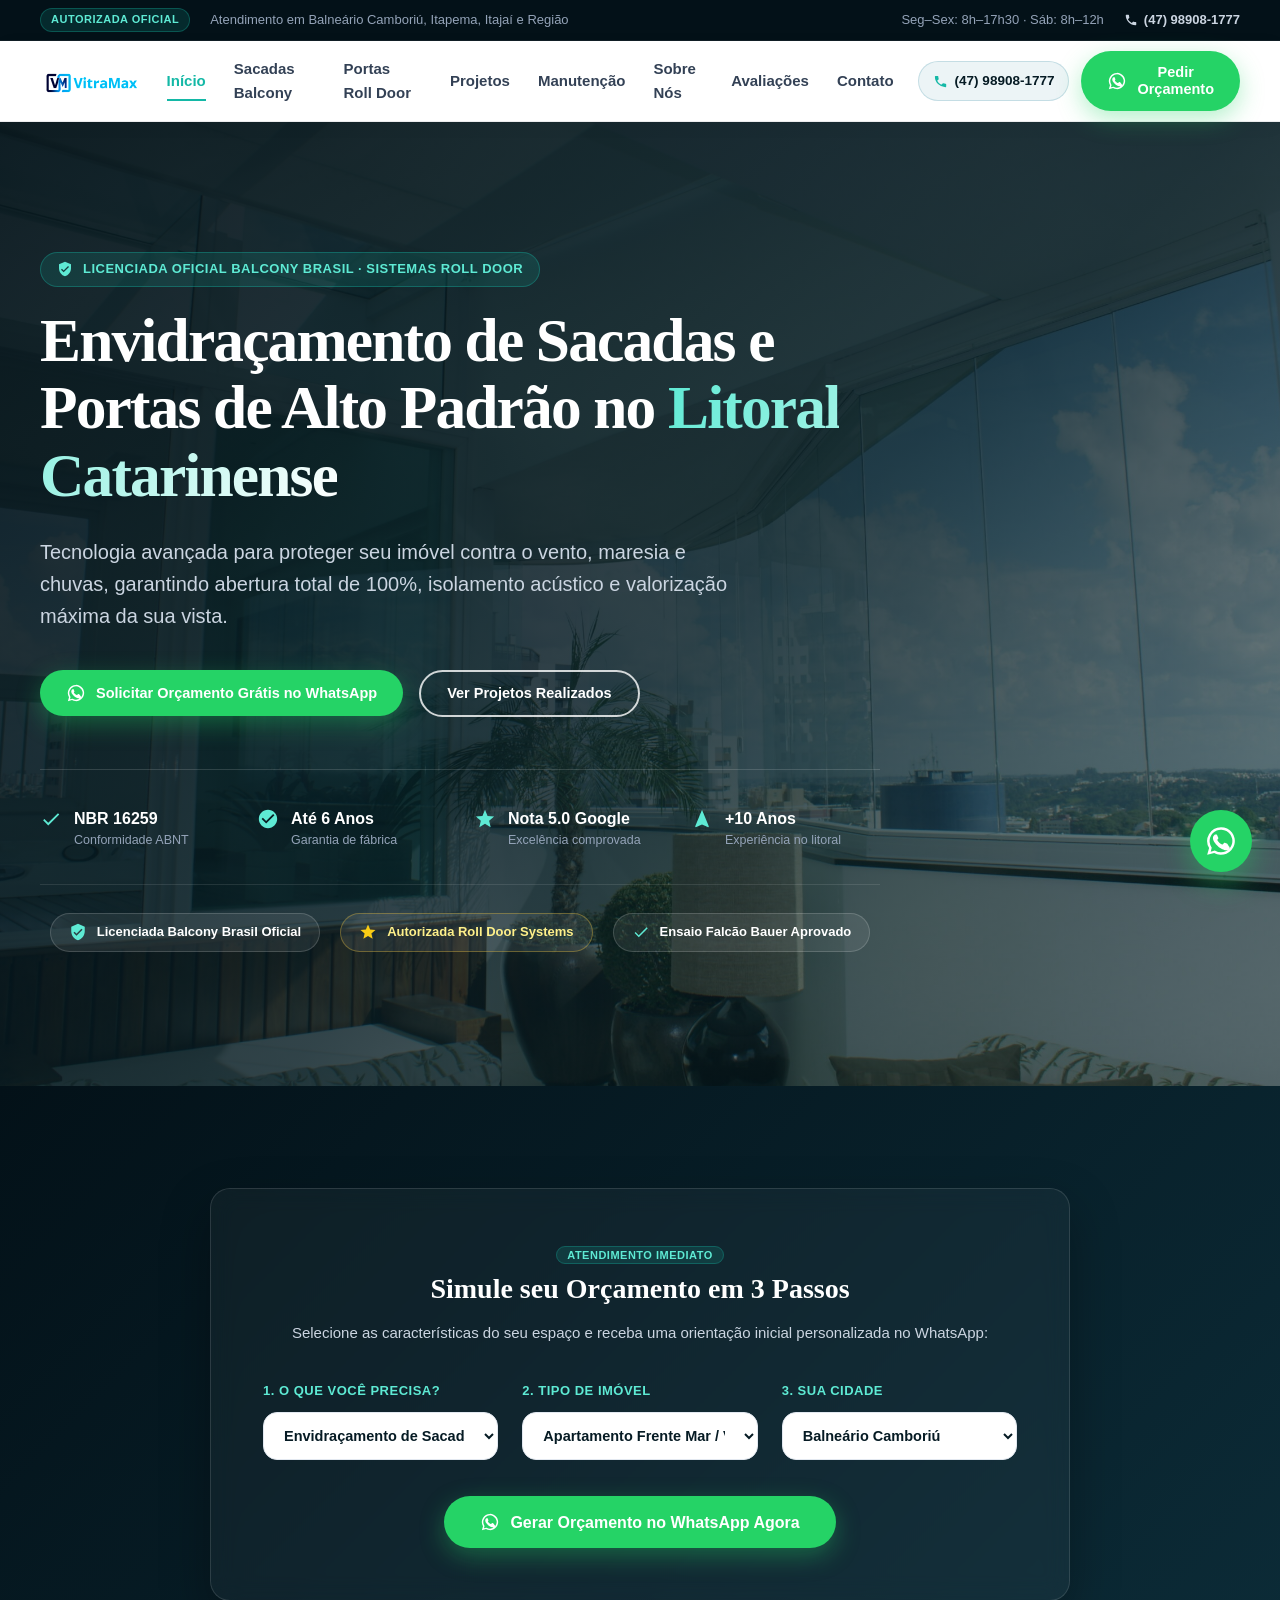
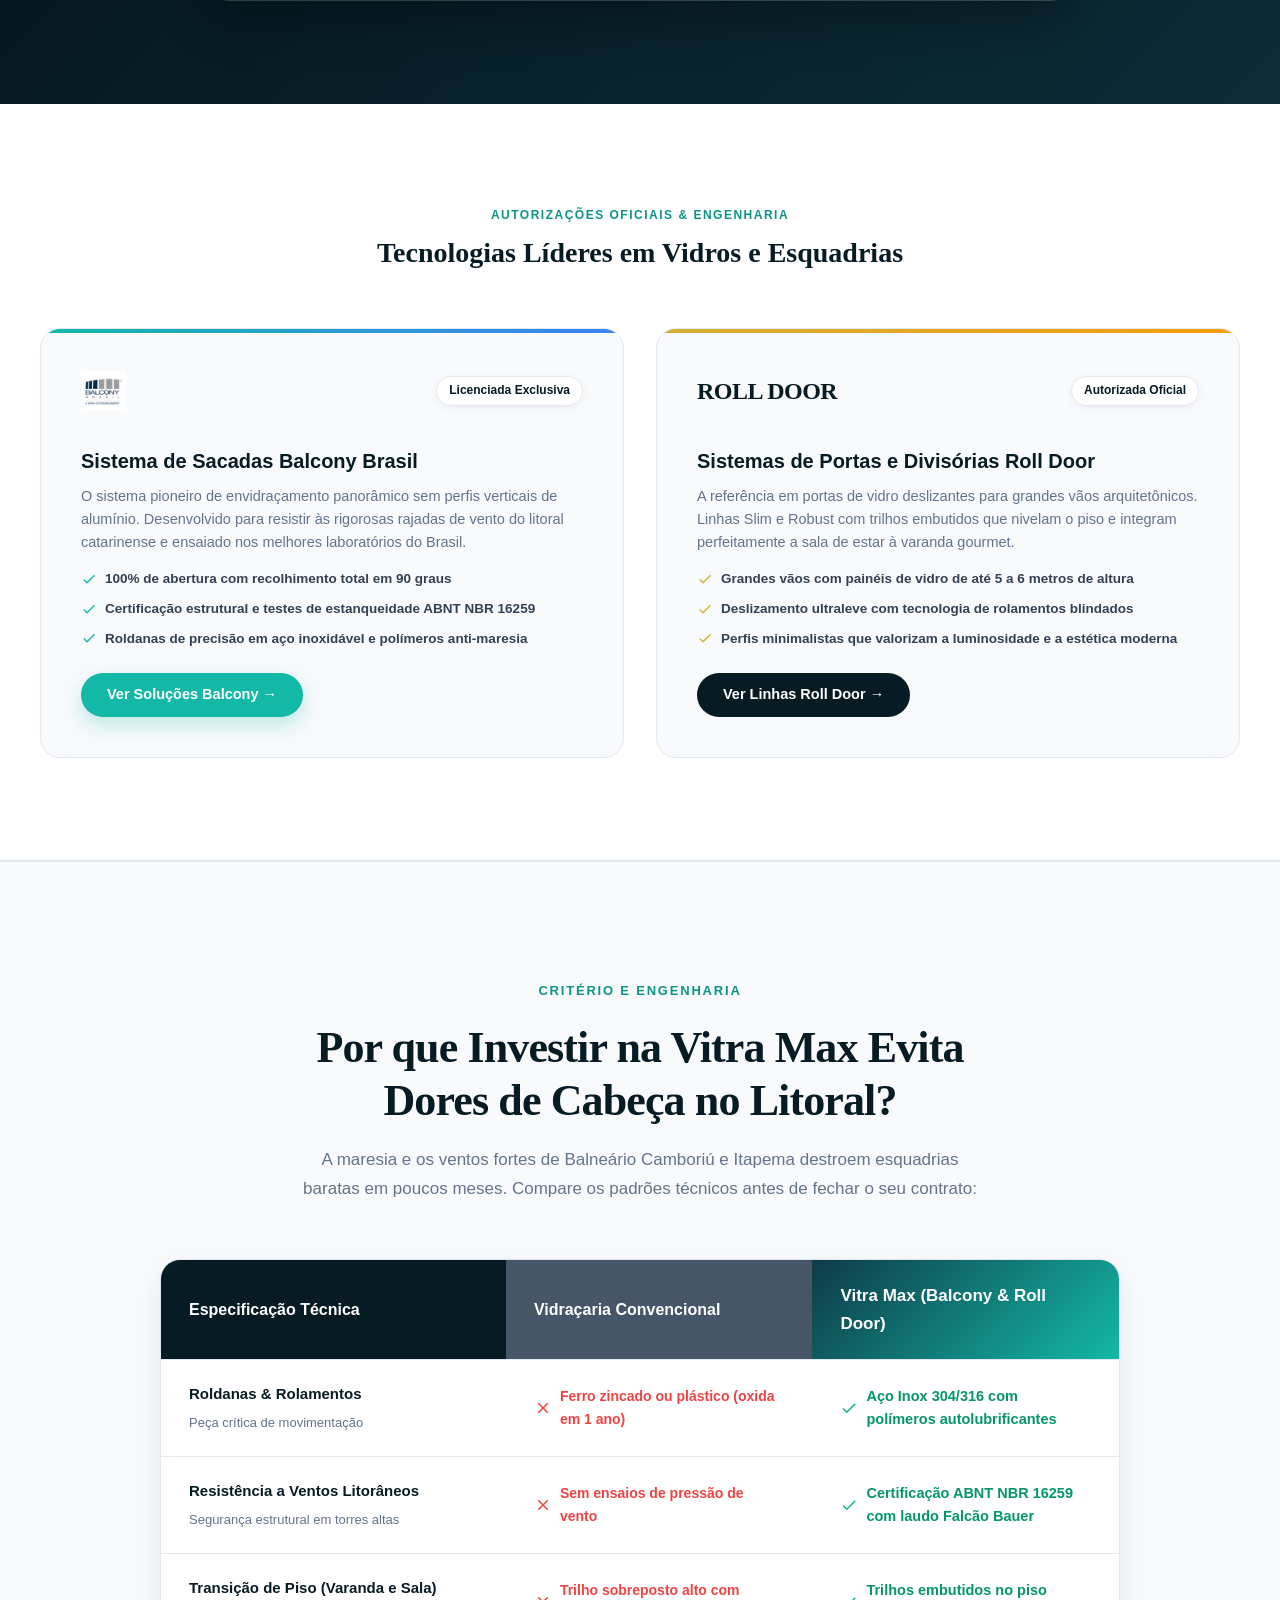
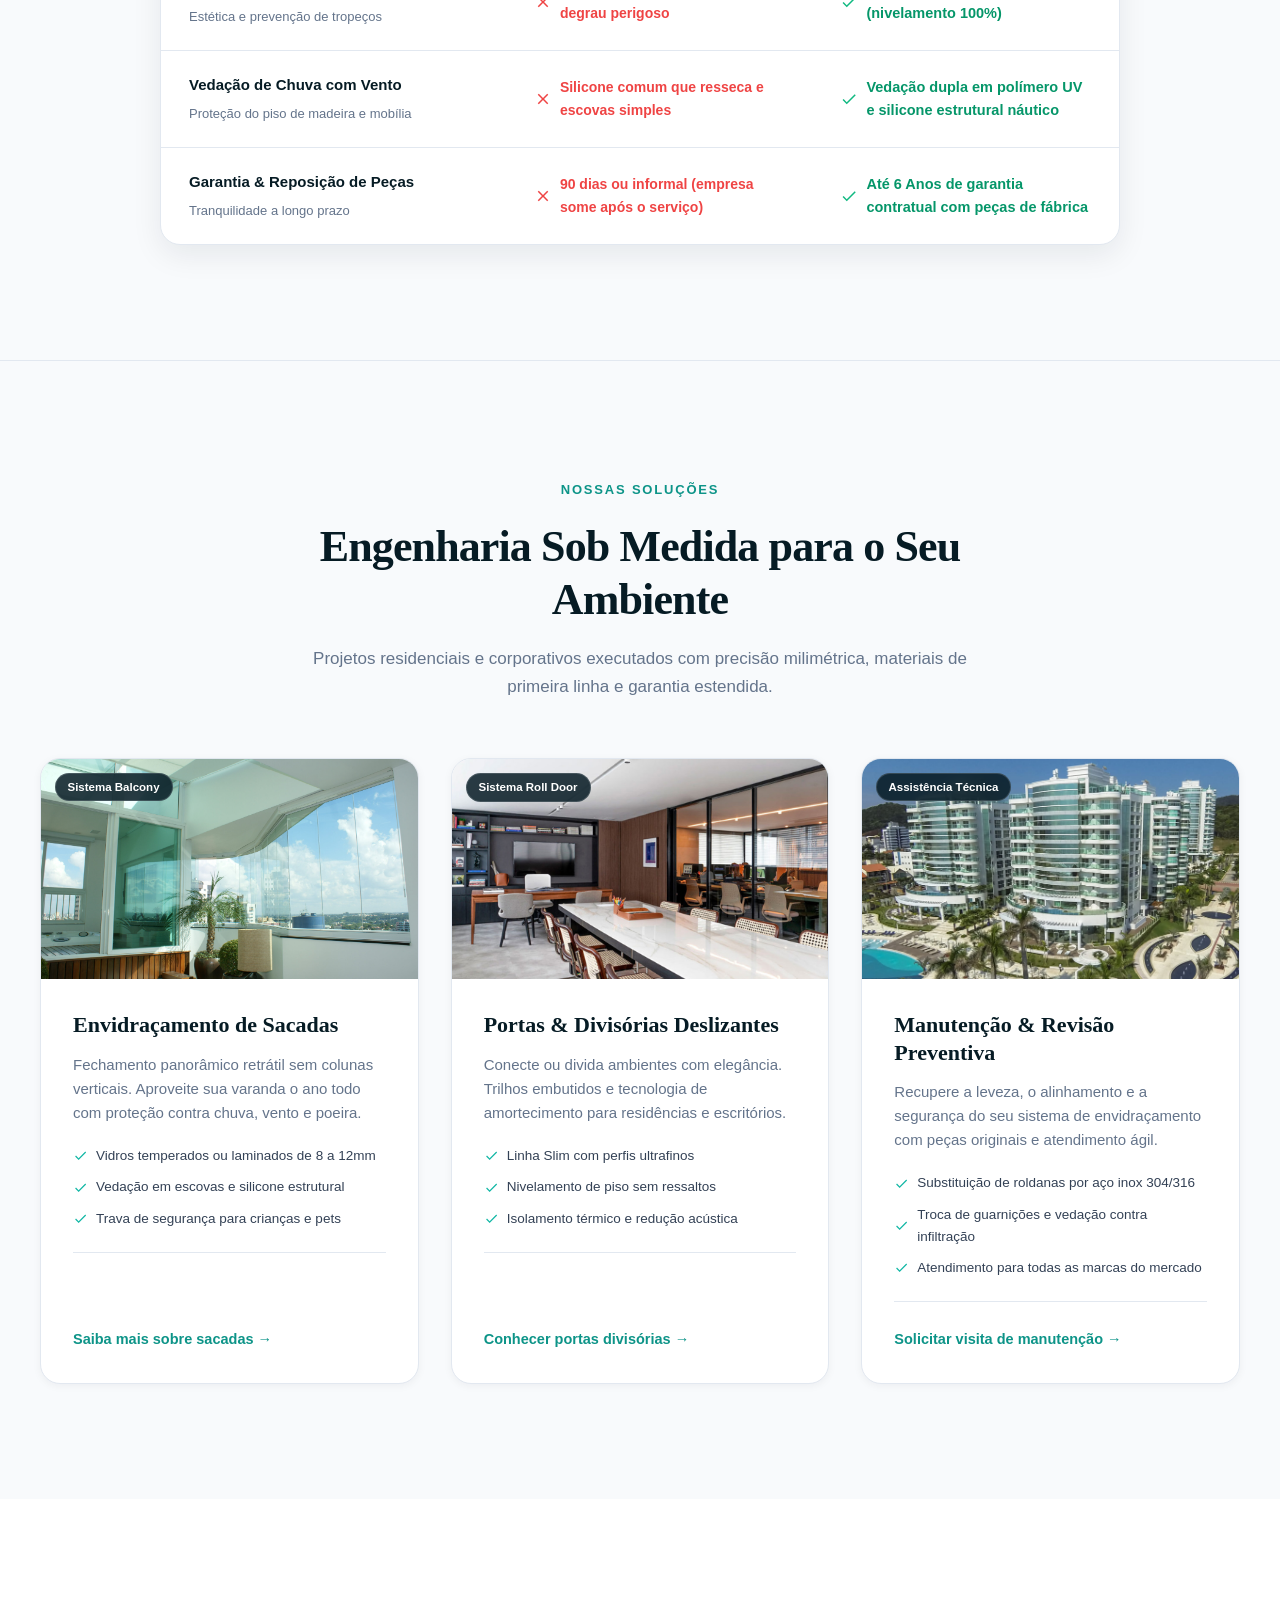
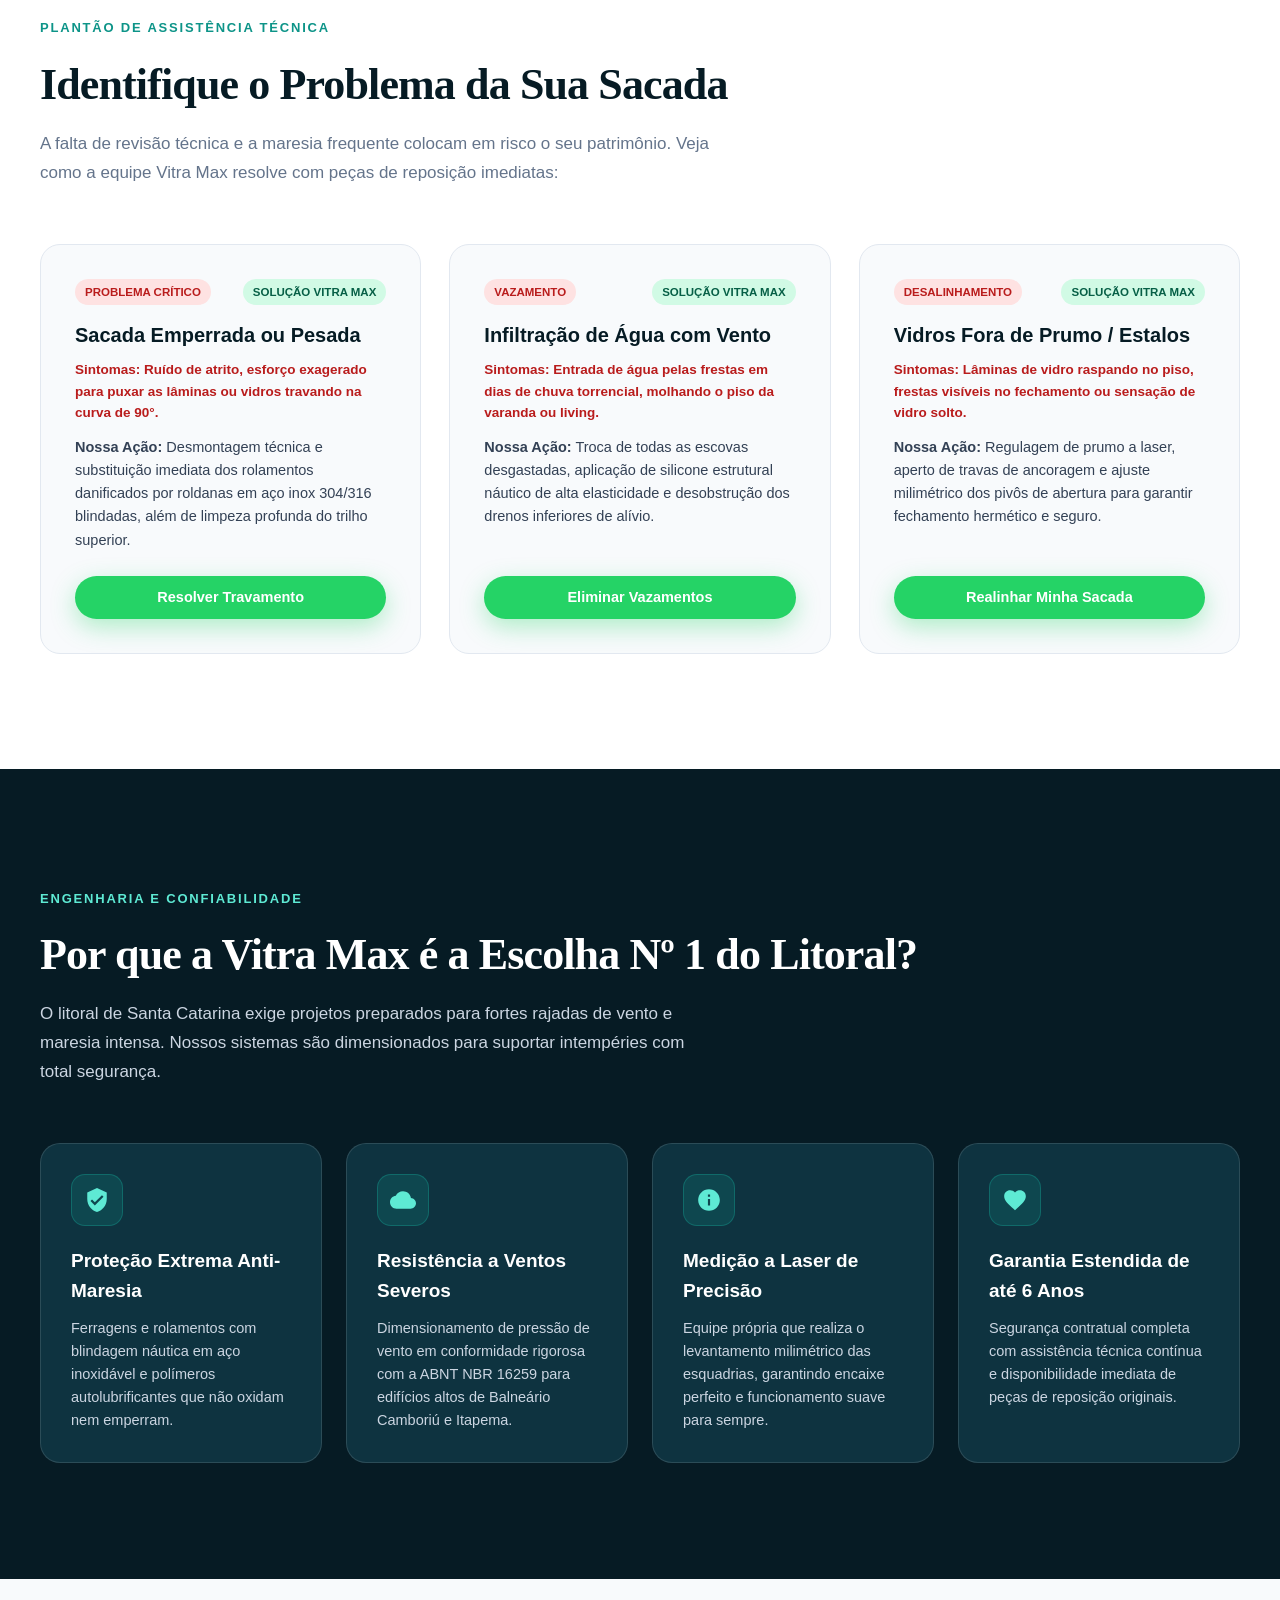
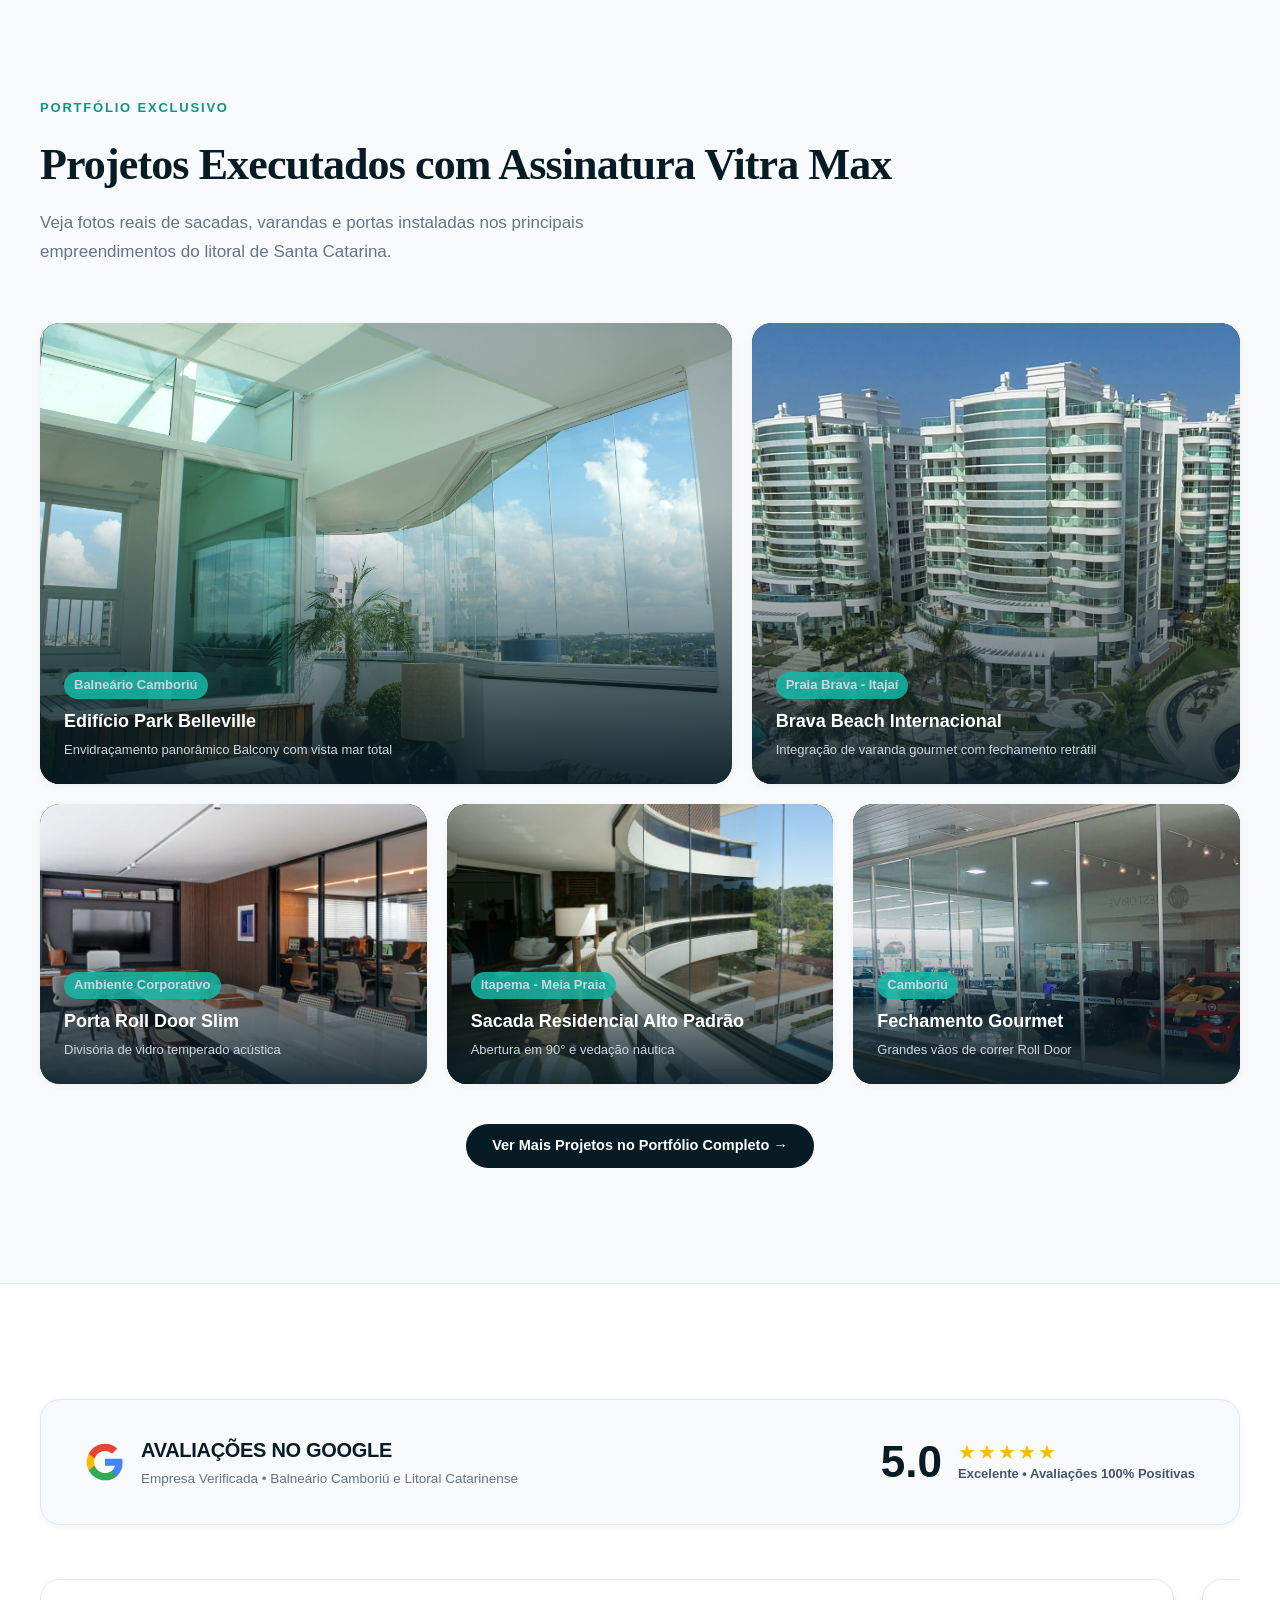
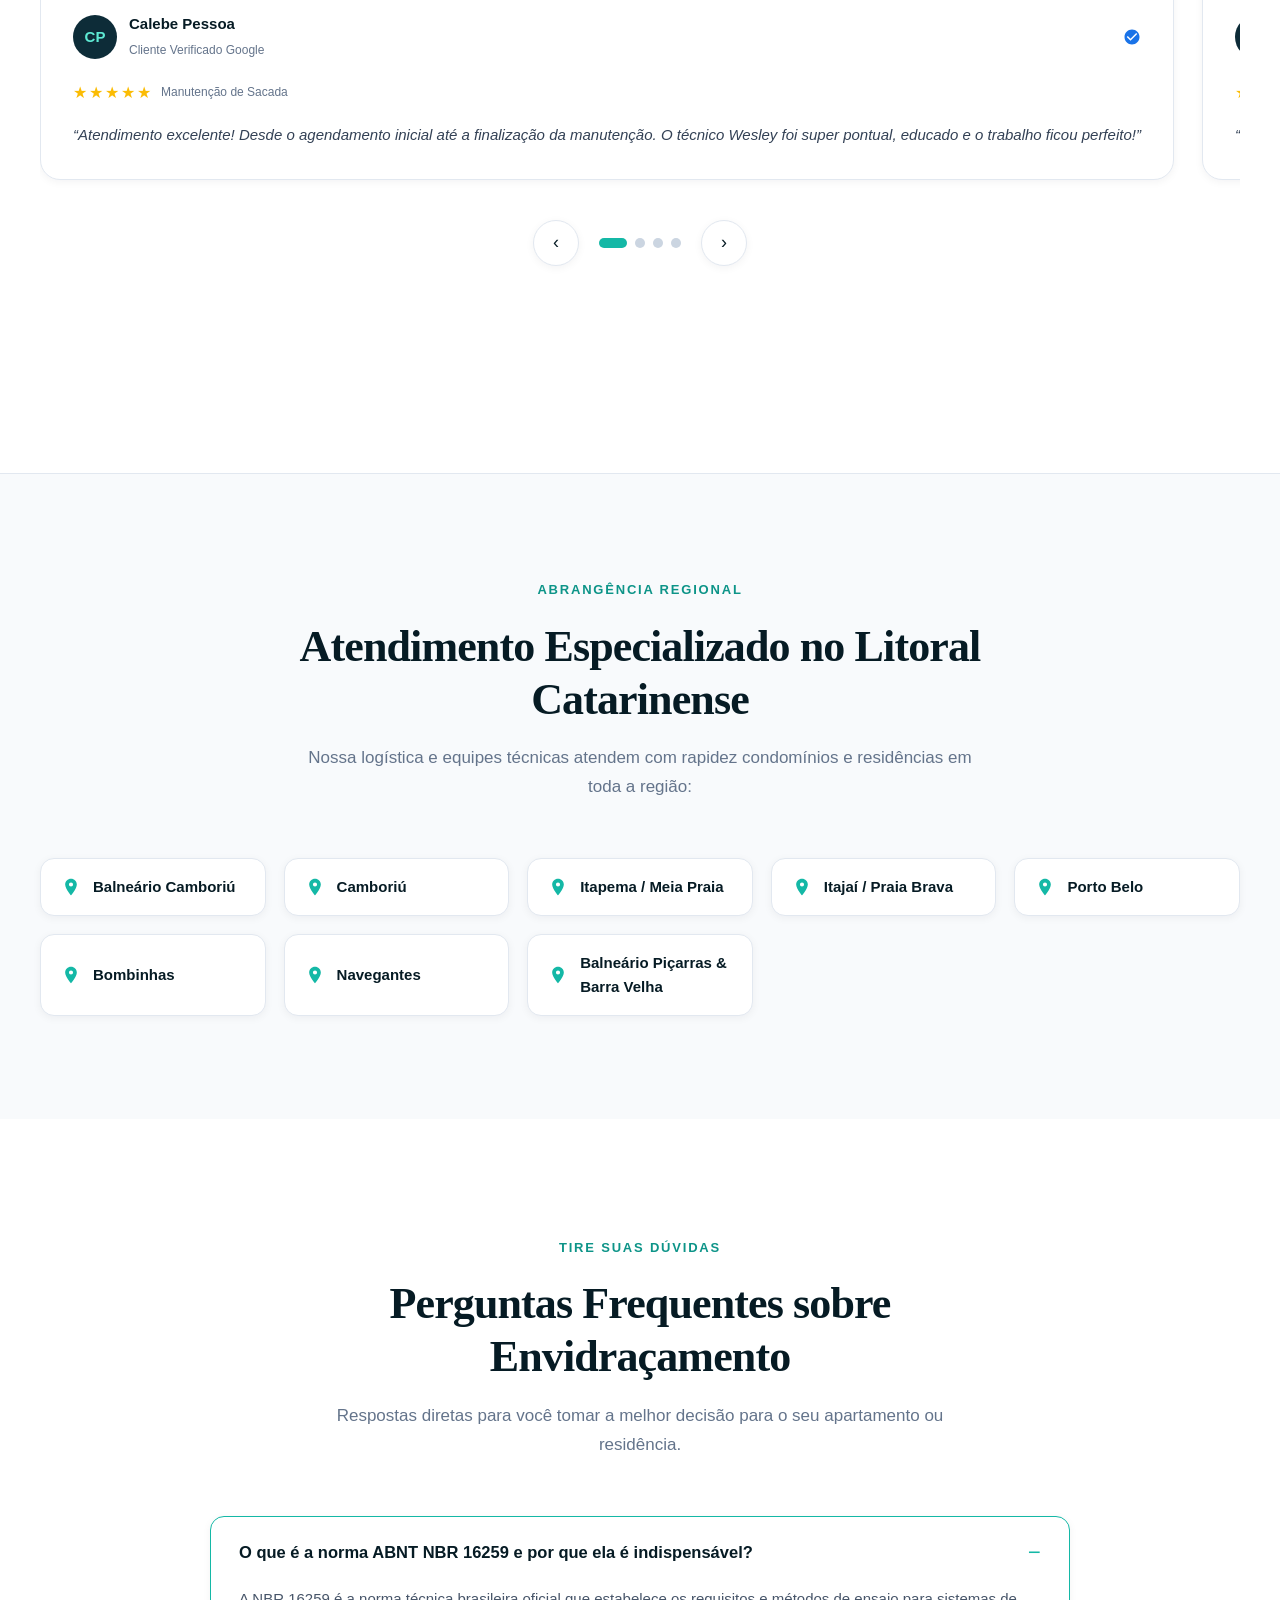
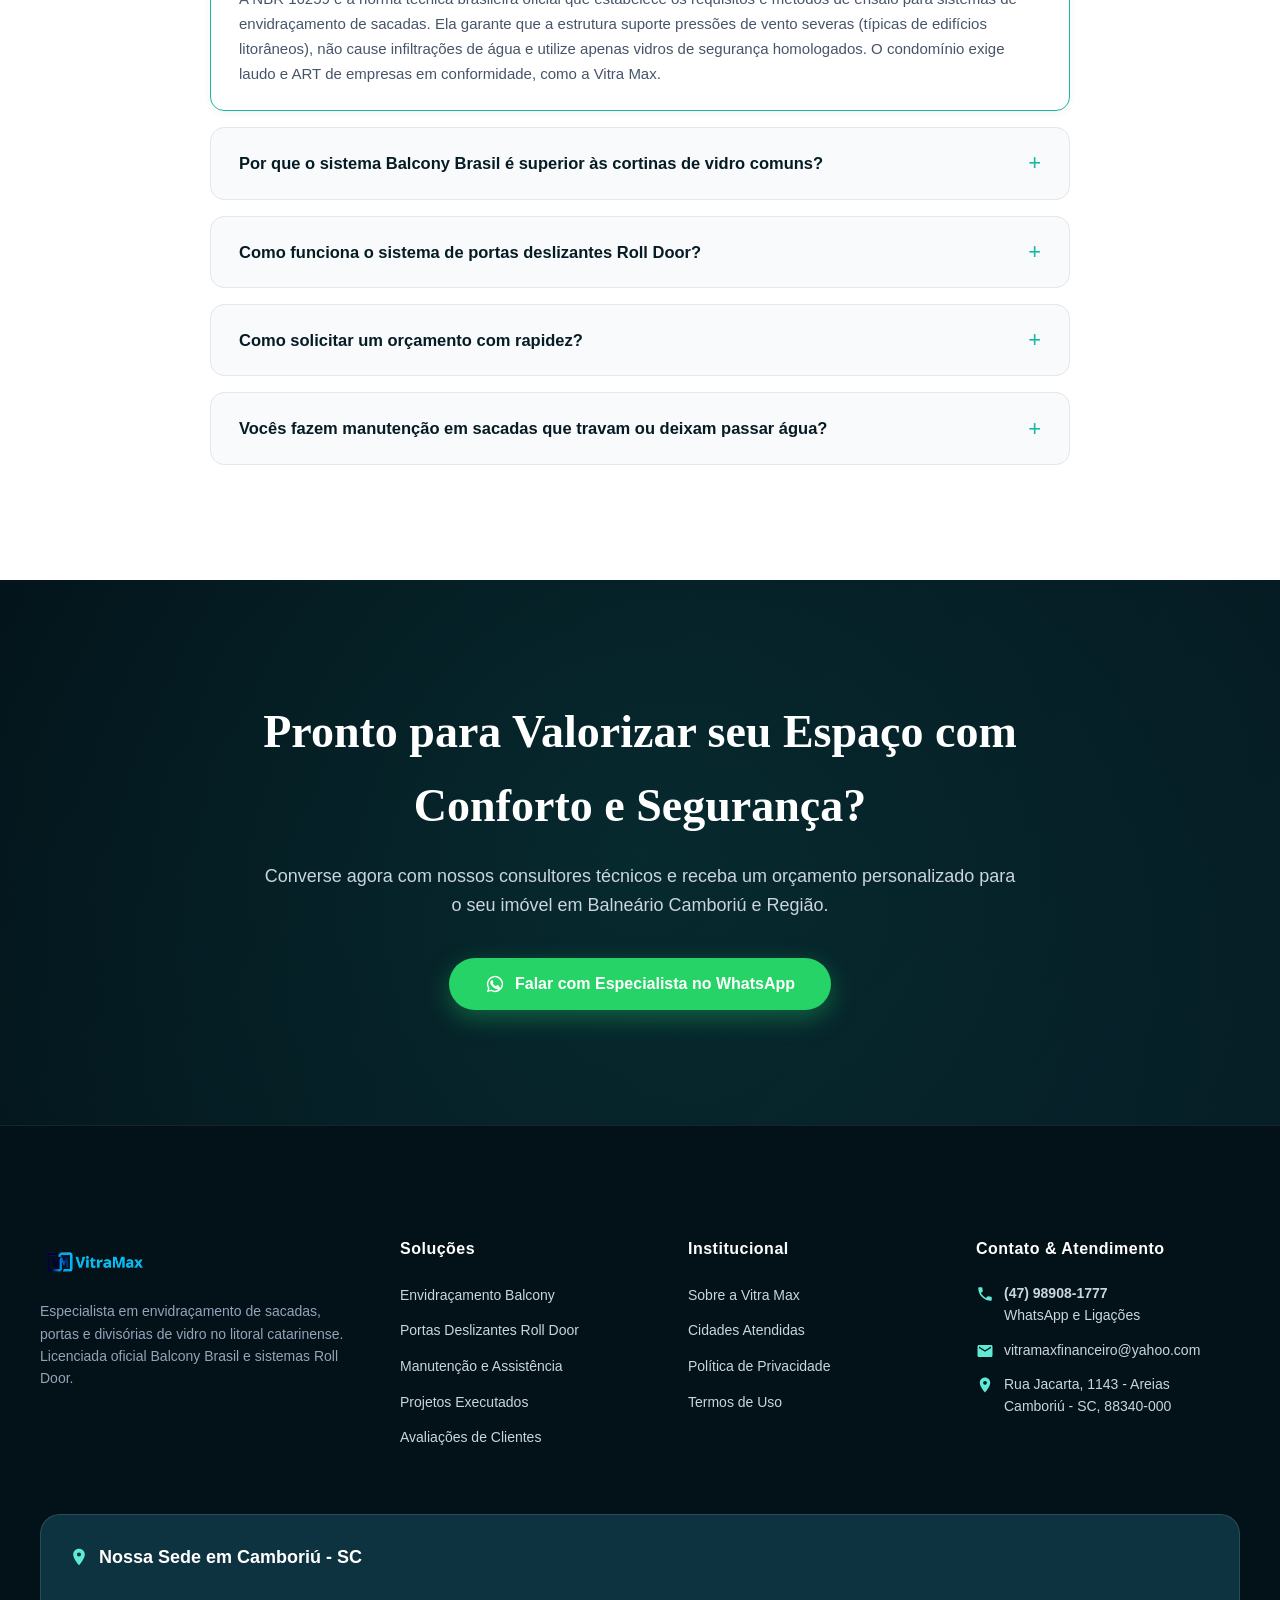
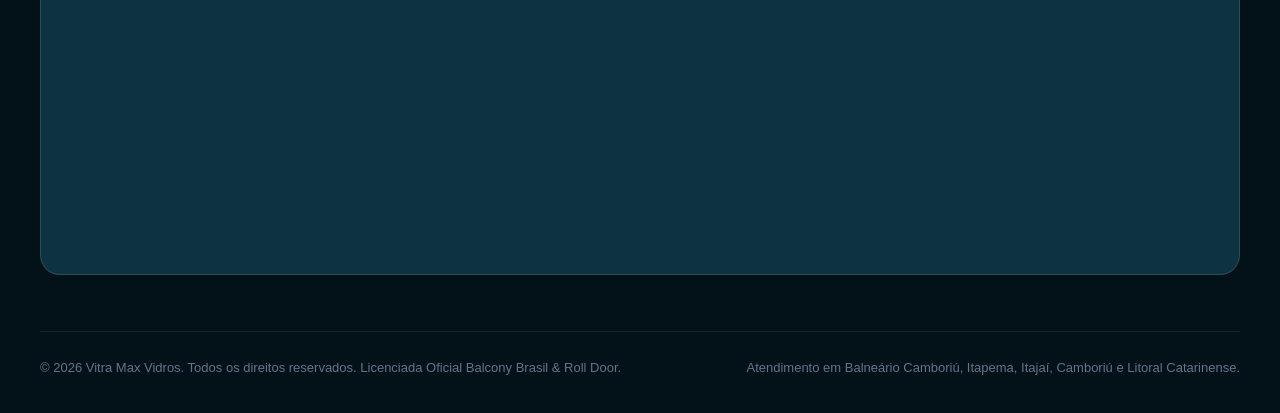
==== commit f7ef69d0: "fix(encoding): restaura encoding UTF-8 correto em todas as paginas html" ====
--- a/index.html
+++ b/index.html
@@ -1,4 +1,4 @@
-﻿<!DOCTYPE html>
+<!DOCTYPE html>
 <html lang="pt-BR">
 <head>
   <!-- Google Tag Manager -->
@@ -11,16 +11,16 @@
 
   <meta charset="UTF-8">
   <meta name="viewport" content="width=device-width, initial-scale=1.0">
-  <title>Vitra Max | EnvidraÃ§amento de Sacadas e Portas Deslizantes em BalneÃ¡rio CamboriÃº e RegiÃ£o</title>
-  <meta name="description" content="Especialista em envidraÃ§amento de sacadas, cortinas de vidro e portas divisÃ³rias no Litoral Catarinense. Licenciada Oficial Balcony Brasil e Roll Door. Solicite seu orÃ§amento!">
+  <title>Vitra Max | Envidraçamento de Sacadas e Portas Deslizantes em Balneário Camboriú e Região</title>
+  <meta name="description" content="Especialista em envidraçamento de sacadas, cortinas de vidro e portas divisórias no Litoral Catarinense. Licenciada Oficial Balcony Brasil e Roll Door. Solicite seu orçamento!">
   <meta name="robots" content="index, follow">
   <link rel="canonical" href="https://vitramax.com.br/">
   
   <!-- Open Graph / Redes Sociais -->
   <meta property="og:locale" content="pt_BR">
   <meta property="og:type" content="website">
-  <meta property="og:title" content="Vitra Max | EnvidraÃ§amento de Sacadas e Portas Deslizantes">
-  <meta property="og:description" content="SoluÃ§Ãµes sob medida em vidro de alto padrÃ£o. Licenciada Balcony Brasil e Roll Door em BalneÃ¡rio CamboriÃº, Itapema e RegiÃ£o.">
+  <meta property="og:title" content="Vitra Max | Envidraçamento de Sacadas e Portas Deslizantes">
+  <meta property="og:description" content="Soluções sob medida em vidro de alto padrão. Licenciada Balcony Brasil e Roll Door em Balneário Camboriú, Itapema e Região.">
   <meta property="og:url" content="https://vitramax.com.br/">
   <meta property="og:site_name" content="Vitra Max Vidros">
   <meta property="og:image" content="imagens/park-belleville-25-scaled.jpg">
@@ -45,7 +45,7 @@
         "address": {
           "@type": "PostalAddress",
           "streetAddress": "Rua Jacarta, 1143 - Bairro Areias",
-          "addressLocality": "CamboriÃº",
+          "addressLocality": "Camboriú",
           "addressRegion": "SC",
           "postalCode": "88340-000",
           "addressCountry": "BR"
@@ -56,14 +56,14 @@
           "longitude": -48.654876
         },
         "areaServed": [
-          "BalneÃ¡rio CamboriÃº",
-          "CamboriÃº",
+          "Balneário Camboriú",
+          "Camboriú",
           "Itapema",
-          "ItajaÃ­",
+          "Itajaí",
           "Porto Belo",
           "Bombinhas",
           "Navegantes",
-          "BalneÃ¡rio PiÃ§arras",
+          "Balneário Piçarras",
           "Barra Velha"
         ],
         "openingHoursSpecification": [
@@ -94,34 +94,34 @@
         "mainEntity": [
           {
             "@type": "Question",
-            "name": "Qual Ã© a tecnologia de envidraÃ§amento utilizada pela Vitra Max?",
+            "name": "Qual é a tecnologia de envidraçamento utilizada pela Vitra Max?",
             "acceptedAnswer": {
               "@type": "Answer",
-              "text": "A Vitra Max Ã© licenciada oficial da Balcony Brasil, referÃªncia nacional em sistemas de envidraÃ§amento panorÃ¢mico retrÃ¡til sem perfis verticais de alumÃ­nio, em total conformidade com a norma tÃ©cnica ABNT NBR 16259."
+              "text": "A Vitra Max é licenciada oficial da Balcony Brasil, referência nacional em sistemas de envidraçamento panorâmico retrátil sem perfis verticais de alumínio, em total conformidade com a norma técnica ABNT NBR 16259."
             }
           },
           {
             "@type": "Question",
-            "name": "O que Ã© o sistema Roll Door de portas e divisÃ³rias?",
+            "name": "O que é o sistema Roll Door de portas e divisórias?",
             "acceptedAnswer": {
               "@type": "Answer",
-              "text": "O sistema Roll Door Ã© a mais avanÃ§ada tecnologia para portas e painÃ©is deslizantes de vidro para grandes vÃ£os, garantindo deslizamento suave, opÃ§Ãµes de trilhos embutidos no piso e alta vedaÃ§Ã£o acÃºstica e de vento."
+              "text": "O sistema Roll Door é a mais avançada tecnologia para portas e painéis deslizantes de vidro para grandes vãos, garantindo deslizamento suave, opções de trilhos embutidos no piso e alta vedação acústica e de vento."
             }
           },
           {
             "@type": "Question",
-            "name": "Qual Ã© a garantia oferecida nos projetos?",
+            "name": "Qual é a garantia oferecida nos projetos?",
             "acceptedAnswer": {
               "@type": "Answer",
-              "text": "Oferecemos atÃ© 6 anos de garantia conforme a linha de produto e o projeto contratado, cobrindo componentes estruturais, vedaÃ§Ã£o e roldanas inoxidÃ¡veis."
+              "text": "Oferecemos até 6 anos de garantia conforme a linha de produto e o projeto contratado, cobrindo componentes estruturais, vedação e roldanas inoxidáveis."
             }
           },
           {
             "@type": "Question",
-            "name": "VocÃªs realizam manutenÃ§Ã£o em sacadas instaladas por outras empresas?",
+            "name": "Vocês realizam manutenção em sacadas instaladas por outras empresas?",
             "acceptedAnswer": {
               "@type": "Answer",
-              "text": "Sim! Contamos com equipe tÃ©cnica especializada para manutenÃ§Ã£o preventiva e corretiva, troca de roldanas oxidadas por peÃ§as em aÃ§o inox, regulagem de painÃ©is e substituiÃ§Ã£o de escovas e vedaÃ§Ã£o."
+              "text": "Sim! Contamos com equipe técnica especializada para manutenção preventiva e corretiva, troca de roldanas oxidadas por peças em aço inox, regulagem de painéis e substituição de escovas e vedação."
             }
           }
         ]
@@ -142,10 +142,10 @@
     <div class="wrap">
       <div class="topbar-left">
         <span class="badge-tag">Autorizada Oficial</span>
-        <span>Atendimento em BalneÃ¡rio CamboriÃº, Itapema, ItajaÃ­ e RegiÃ£o</span>
+        <span>Atendimento em Balneário Camboriú, Itapema, Itajaí e Região</span>
       </div>
       <div class="topbar-right">
-        <span>Segâ€“Sex: 8hâ€“17h30 Â· SÃ¡b: 8hâ€“12h</span>
+        <span>Seg–Sex: 8h–17h30 · Sáb: 8h–12h</span>
         <a href="tel:+5547989081777">
           <svg viewBox="0 0 24 24"><path d="M20.01 15.38c-1.23 0-2.42-.2-3.53-.56a.977.977 0 0 0-1.01.24l-2.2 2.2a15.05 15.05 0 0 1-6.59-6.59l2.2-2.21a.96.96 0 0 0 .25-1.01A11.36 11.36 0 0 1 8.57 3.9c0-.55-.45-1-1-1H4c-.55 0-1 .45-1 1 0 9.39 7.61 17 17 17 .55 0 1-.45 1-1v-3.52c0-.55-.45-1-.99-1z"/></svg>
           (47) 98908-1777
@@ -154,21 +154,21 @@
     </div>
   </div>
 
-  <!-- CabeÃ§alho Principal -->
+  <!-- Cabeçalho Principal -->
   <header class="site-header">
     <div class="wrap header-inner">
       <a class="brand" href="/" title="Vitra Max Vidros">
-        <img src="imagens/logo-vitramax.png" alt="Vitra Max Vidros de Alto PadrÃ£o">
+        <img src="imagens/logo-vitramax.png" alt="Vitra Max Vidros de Alto Padrão">
       </a>
 
       <nav class="main-nav">
-        <a href="/" class="active">InÃ­cio</a>
+        <a href="/" class="active">Início</a>
         <a href="/envidracamento-de-sacadas">Sacadas Balcony</a>
         <a href="/portas-divisorias">Portas Roll Door</a>
         <a href="/projetos-de-envidracamento">Projetos</a>
-        <a href="/manutencao-de-envidracamento">ManutenÃ§Ã£o</a>
-        <a href="/sobre-a-vitra-max">Sobre NÃ³s</a>
-        <a href="#avaliacoes">AvaliaÃ§Ãµes</a>
+        <a href="/manutencao-de-envidracamento">Manutenção</a>
+        <a href="/sobre-a-vitra-max">Sobre Nós</a>
+        <a href="#avaliacoes">Avaliações</a>
         <a href="#contato">Contato</a>
               <div class="mobile-nav-cta">
           <a class="btn-phone-full" href="tel:+5547989081777">
@@ -185,9 +185,9 @@
         </a>
 <a class="btn btn-whatsapp" href="https://wa.me/5547989081777?text=Ol%C3%A1!%20Vim%20pelo%20site%20da%20Vitra%20Max%20e%20gostaria%20de%20um%20or%C3%A7amento." target="_blank" rel="noopener">
           <svg viewBox="0 0 32 32"><path d="M16 3a13 13 0 0 0-11.2 19.6L3 29l6.6-1.7A13 13 0 1 0 16 3Zm0 23.7a10.6 10.6 0 0 1-5.4-1.5l-.4-.2-3.9 1 1-3.8-.3-.4A10.7 10.7 0 1 1 16 26.7Zm5.9-8c-.3-.2-1.9-.9-2.2-1s-.5-.2-.8.2-1 1-1.2 1.2-.4.3-.7.1a8.7 8.7 0 0 1-2.6-1.6 9.6 9.6 0 0 1-1.8-2.3c-.2-.3 0-.5.1-.7l.5-.6c.2-.2.2-.4.3-.6 0-.2-.1-.5-.2-.7l-1-2.3c-.3-.7-.6-.6-.8-.6h-.7c-.3 0-.7.1-1 .5-.4.4-1.4 1.3-1.4 3.2s1.4 3.7 1.6 4c.2.2 2.8 4.3 6.8 6 1 .4 1.7.7 2.3.9 1 .3 1.9.3 2.6.2.8-.1 1.9-.8 2.2-1.5.3-.7.3-1.3.2-1.5s-.3-.3-.6-.5Z"/></svg>
-          Pedir OrÃ§amento
+          Pedir Orçamento
         </a>
-        <button class="menu-toggle" aria-label="Abrir Menu de NavegaÃ§Ã£o" aria-expanded="false">â˜°</button>
+        <button class="menu-toggle" aria-label="Abrir Menu de Navegação" aria-expanded="false">☰</button>
       </div>
     </div>
   </header>
@@ -198,15 +198,15 @@
       <div class="hero-content">
         <div class="hero-pill">
           <svg viewBox="0 0 24 24"><path d="M12 1L3 5v6c0 5.55 3.84 10.74 9 12 5.16-1.26 9-6.45 9-12V5l-9-4zm-2 16l-4-4 1.41-1.41L10 14.17l6.59-6.59L18 9l-8 8z"/></svg>
-          Licenciada Oficial Balcony Brasil Â· Sistemas Roll Door
-        </div>
-        <h1>EnvidraÃ§amento de Sacadas e Portas de Alto PadrÃ£o no <span class="highlight">Litoral Catarinense</span></h1>
-        <p class="lead">Tecnologia avanÃ§ada para proteger seu imÃ³vel contra o vento, maresia e chuvas, garantindo abertura total de 100%, isolamento acÃºstico e valorizaÃ§Ã£o mÃ¡xima da sua vista.</p>
+          Licenciada Oficial Balcony Brasil · Sistemas Roll Door
+        </div>
+        <h1>Envidraçamento de Sacadas e Portas de Alto Padrão no <span class="highlight">Litoral Catarinense</span></h1>
+        <p class="lead">Tecnologia avançada para proteger seu imóvel contra o vento, maresia e chuvas, garantindo abertura total de 100%, isolamento acústico e valorização máxima da sua vista.</p>
 
         <div class="hero-actions">
           <a class="btn btn-whatsapp" href="https://wa.me/5547989081777?text=Ol%C3%A1!%20Gostaria%20de%20solicitar%20um%20or%C3%A7amento%20para%20o%20meu%20im%C3%B3vel." target="_blank" rel="noopener">
             <svg viewBox="0 0 32 32"><path d="M16 3a13 13 0 0 0-11.2 19.6L3 29l6.6-1.7A13 13 0 1 0 16 3Zm0 23.7a10.6 10.6 0 0 1-5.4-1.5l-.4-.2-3.9 1 1-3.8-.3-.4A10.7 10.7 0 1 1 16 26.7Zm5.9-8c-.3-.2-1.9-.9-2.2-1s-.5-.2-.8.2-1 1-1.2 1.2-.4.3-.7.1a8.7 8.7 0 0 1-2.6-1.6 9.6 9.6 0 0 1-1.8-2.3c-.2-.3 0-.5.1-.7l.5-.6c.2-.2.2-.4.3-.6 0-.2-.1-.5-.2-.7l-1-2.3c-.3-.7-.6-.6-.8-.6h-.7c-.3 0-.7.1-1 .5-.4.4-1.4 1.3-1.4 3.2s1.4 3.7 1.6 4c.2.2 2.8 4.3 6.8 6 1 .4 1.7.7 2.3.9 1 .3 1.9.3 2.6.2.8-.1 1.9-.8 2.2-1.5.3-.7.3-1.3.2-1.5s-.3-.3-.6-.5Z"/></svg>
-            Solicitar OrÃ§amento GrÃ¡tis no WhatsApp
+            Solicitar Orçamento Grátis no WhatsApp
           </a>
           <a class="btn btn-outline" href="/projetos-de-envidracamento">Ver Projetos Realizados</a>
         </div>
@@ -222,22 +222,22 @@
           <div class="trust-item">
             <svg viewBox="0 0 24 24"><path d="M12 2C6.48 2 2 6.48 2 12s4.48 10 10 10 10-4.48 10-10S17.52 2 12 2zm-2 15l-5-5 1.41-1.41L10 14.17l7.59-7.59L19 8l-9 9z"/></svg>
             <div>
-              <strong>AtÃ© 6 Anos</strong>
-              <span>Garantia de fÃ¡brica</span>
+              <strong>Até 6 Anos</strong>
+              <span>Garantia de fábrica</span>
             </div>
           </div>
           <div class="trust-item">
             <svg viewBox="0 0 24 24"><path d="M12 17.27L18.18 21l-1.64-7.03L22 9.24l-7.19-.61L12 2 9.19 8.63 2 9.24l5.46 4.73L5.82 21z"/></svg>
             <div>
               <strong>Nota 5.0 Google</strong>
-              <span>ExcelÃªncia comprovada</span>
+              <span>Excelência comprovada</span>
             </div>
           </div>
           <div class="trust-item">
             <svg viewBox="0 0 24 24"><path d="M12 2L4.5 20.29l.71.71L12 18l6.79 3 .71-.71z"/></svg>
             <div>
               <strong>+10 Anos</strong>
-              <span>ExperiÃªncia no litoral</span>
+              <span>Experiência no litoral</span>
             </div>
           </div>
         </div>
@@ -254,7 +254,7 @@
           </div>
           <div class="seal-badge">
             <svg viewBox="0 0 24 24"><path d="M9 16.2L4.8 12l-1.4 1.4L9 19 21 7l-1.4-1.4L9 16.2z"/></svg>
-            Ensaio FalcÃ£o Bauer Aprovado
+            Ensaio Falcão Bauer Aprovado
           </div>
         </div>
 
@@ -262,48 +262,48 @@
     </div>
   </section>
 
-  <!-- NOVO: Seletor Interativo de OrÃ§amento RÃ¡pido (WhatsApp Lead Magnet) -->
+  <!-- NOVO: Seletor Interativo de Orçamento Rápido (WhatsApp Lead Magnet) -->
   <section class="quote-widget-section">
     <div class="wrap">
       <div class="quote-widget-box">
         <div class="quote-widget-header">
           <span class="badge-tag" style="margin-bottom:10px;">Atendimento Imediato</span>
-          <h3>Simule seu OrÃ§amento em 3 Passos</h3>
-          <p>Selecione as caracterÃ­sticas do seu espaÃ§o e receba uma orientaÃ§Ã£o inicial personalizada no WhatsApp:</p>
+          <h3>Simule seu Orçamento em 3 Passos</h3>
+          <p>Selecione as características do seu espaço e receba uma orientação inicial personalizada no WhatsApp:</p>
         </div>
 
         <form id="quick-quote-form">
           <div class="quote-grid-steps">
             <div class="quote-step">
-              <label for="calc-service">1. O que vocÃª precisa?</label>
+              <label for="calc-service">1. O que você precisa?</label>
               <select id="calc-service" class="quote-select">
-                <option value="EnvidraÃ§amento de Sacada (Sistema Balcony)">EnvidraÃ§amento de Sacada (Balcony)</option>
+                <option value="Envidraçamento de Sacada (Sistema Balcony)">Envidraçamento de Sacada (Balcony)</option>
                 <option value="Portas Deslizantes (Sistema Roll Door)">Portas Deslizantes (Roll Door)</option>
-                <option value="ManutenÃ§Ã£o / Troca de Roldanas em Inox">ManutenÃ§Ã£o / Troca de Roldanas</option>
-                <option value="Fechamento de Ãrea Gourmet / SPA">Fechamento de Varanda Gourmet / SPA</option>
+                <option value="Manutenção / Troca de Roldanas em Inox">Manutenção / Troca de Roldanas</option>
+                <option value="Fechamento de Área Gourmet / SPA">Fechamento de Varanda Gourmet / SPA</option>
               </select>
             </div>
 
             <div class="quote-step">
-              <label for="calc-property">2. Tipo de ImÃ³vel</label>
+              <label for="calc-property">2. Tipo de Imóvel</label>
               <select id="calc-property" class="quote-select">
                 <option value="Apartamento Frente Mar / Vista Mar">Apartamento Frente Mar / Vista Mar</option>
-                <option value="Apartamento em EdifÃ­cio Residencial">Apartamento Residencial</option>
+                <option value="Apartamento em Edifício Residencial">Apartamento Residencial</option>
                 <option value="Cobertura / Penthouse">Cobertura / Penthouse</option>
-                <option value="Casa em CondomÃ­nio Fechado">Casa em CondomÃ­nio Fechado</option>
-                <option value="ImÃ³vel Comercial / Corporativo">ImÃ³vel Comercial / Corporativo</option>
+                <option value="Casa em Condomínio Fechado">Casa em Condomínio Fechado</option>
+                <option value="Imóvel Comercial / Corporativo">Imóvel Comercial / Corporativo</option>
               </select>
             </div>
 
             <div class="quote-step">
               <label for="calc-city">3. Sua Cidade</label>
               <select id="calc-city" class="quote-select">
-                <option value="BalneÃ¡rio CamboriÃº">BalneÃ¡rio CamboriÃº</option>
+                <option value="Balneário Camboriú">Balneário Camboriú</option>
                 <option value="Itapema / Meia Praia">Itapema / Meia Praia</option>
-                <option value="ItajaÃ­ / Praia Brava">ItajaÃ­ / Praia Brava</option>
-                <option value="CamboriÃº">CamboriÃº</option>
+                <option value="Itajaí / Praia Brava">Itajaí / Praia Brava</option>
+                <option value="Camboriú">Camboriú</option>
                 <option value="Porto Belo / Bombinhas">Porto Belo / Bombinhas</option>
-                <option value="Navegantes / PiÃ§arras / Barra Velha">Navegantes / PiÃ§arras / Barra Velha</option>
+                <option value="Navegantes / Piçarras / Barra Velha">Navegantes / Piçarras / Barra Velha</option>
               </select>
             </div>
           </div>
@@ -311,7 +311,7 @@
           <div class="quote-widget-submit">
             <button type="submit" class="btn btn-whatsapp" style="padding:16px 36px; font-size:16px;">
               <svg viewBox="0 0 32 32"><path d="M16 3a13 13 0 0 0-11.2 19.6L3 29l6.6-1.7A13 13 0 1 0 16 3Zm0 23.7a10.6 10.6 0 0 1-5.4-1.5l-.4-.2-3.9 1 1-3.8-.3-.4A10.7 10.7 0 1 1 16 26.7Zm5.9-8c-.3-.2-1.9-.9-2.2-1s-.5-.2-.8.2-1 1-1.2 1.2-.4.3-.7.1a8.7 8.7 0 0 1-2.6-1.6 9.6 9.6 0 0 1-1.8-2.3c-.2-.3 0-.5.1-.7l.5-.6c.2-.2.2-.4.3-.6 0-.2-.1-.5-.2-.7l-1-2.3c-.3-.7-.6-.6-.8-.6h-.7c-.3 0-.7.1-1 .5-.4.4-1.4 1.3-1.4 3.2s1.4 3.7 1.6 4c.2.2 2.8 4.3 6.8 6 1 .4 1.7.7 2.3.9 1 .3 1.9.3 2.6.2.8-.1 1.9-.8 2.2-1.5.3-.7.3-1.3.2-1.5s-.3-.3-.6-.5Z"/></svg>
-              Gerar OrÃ§amento no WhatsApp Agora
+              Gerar Orçamento no WhatsApp Agora
             </button>
           </div>
         </form>
@@ -319,12 +319,12 @@
     </div>
   </section>
 
-  <!-- SeÃ§Ã£o de Parcerias Oficiais (Balcony Brasil & Roll Door) -->
+  <!-- Seção de Parcerias Oficiais (Balcony Brasil & Roll Door) -->
   <section class="partners-section">
     <div class="wrap partners-inner">
       <div class="partners-header">
-        <span class="kicker">AutorizaÃ§Ãµes Oficiais & Engenharia</span>
-        <h2>Tecnologias LÃ­deres em Vidros e Esquadrias</h2>
+        <span class="kicker">Autorizações Oficiais & Engenharia</span>
+        <h2>Tecnologias Líderes em Vidros e Esquadrias</h2>
       </div>
 
       <div class="partners-grid">
@@ -338,7 +338,7 @@
           </div>
           <div>
             <h3>Sistema de Sacadas Balcony Brasil</h3>
-            <p>O sistema pioneiro de envidraÃ§amento panorÃ¢mico sem perfis verticais de alumÃ­nio. Desenvolvido para resistir Ã s rigorosas rajadas de vento do litoral catarinense e ensaiado nos melhores laboratÃ³rios do Brasil.</p>
+            <p>O sistema pioneiro de envidraçamento panorâmico sem perfis verticais de alumínio. Desenvolvido para resistir às rigorosas rajadas de vento do litoral catarinense e ensaiado nos melhores laboratórios do Brasil.</p>
             <ul class="partner-features">
               <li>
                 <svg viewBox="0 0 24 24"><path d="M9 16.2L4.8 12l-1.4 1.4L9 19 21 7l-1.4-1.4L9 16.2z"/></svg>
@@ -346,16 +346,16 @@
               </li>
               <li>
                 <svg viewBox="0 0 24 24"><path d="M9 16.2L4.8 12l-1.4 1.4L9 19 21 7l-1.4-1.4L9 16.2z"/></svg>
-                CertificaÃ§Ã£o estrutural e testes de estanqueidade ABNT NBR 16259
+                Certificação estrutural e testes de estanqueidade ABNT NBR 16259
               </li>
               <li>
                 <svg viewBox="0 0 24 24"><path d="M9 16.2L4.8 12l-1.4 1.4L9 19 21 7l-1.4-1.4L9 16.2z"/></svg>
-                Roldanas de precisÃ£o em aÃ§o inoxidÃ¡vel e polÃ­meros anti-maresia
+                Roldanas de precisão em aço inoxidável e polímeros anti-maresia
               </li>
             </ul>
           </div>
           <div>
-            <a class="btn btn-teal" href="/envidracamento-de-sacadas">Ver SoluÃ§Ãµes Balcony â†’</a>
+            <a class="btn btn-teal" href="/envidracamento-de-sacadas">Ver Soluções Balcony →</a>
           </div>
         </article>
 
@@ -368,12 +368,12 @@
             <span class="partner-badge">Autorizada Oficial</span>
           </div>
           <div>
-            <h3>Sistemas de Portas e DivisÃ³rias Roll Door</h3>
-            <p>A referÃªncia em portas de vidro deslizantes para grandes vÃ£os arquitetÃ´nicos. Linhas Slim e Robust com trilhos embutidos que nivelam o piso e integram perfeitamente a sala de estar Ã  varanda gourmet.</p>
+            <h3>Sistemas de Portas e Divisórias Roll Door</h3>
+            <p>A referência em portas de vidro deslizantes para grandes vãos arquitetônicos. Linhas Slim e Robust com trilhos embutidos que nivelam o piso e integram perfeitamente a sala de estar à varanda gourmet.</p>
             <ul class="partner-features">
               <li>
                 <svg viewBox="0 0 24 24"><path d="M9 16.2L4.8 12l-1.4 1.4L9 19 21 7l-1.4-1.4L9 16.2z"/></svg>
-                Grandes vÃ£os com painÃ©is de vidro de atÃ© 5 a 6 metros de altura
+                Grandes vãos com painéis de vidro de até 5 a 6 metros de altura
               </li>
               <li>
                 <svg viewBox="0 0 24 24"><path d="M9 16.2L4.8 12l-1.4 1.4L9 19 21 7l-1.4-1.4L9 16.2z"/></svg>
@@ -381,33 +381,33 @@
               </li>
               <li>
                 <svg viewBox="0 0 24 24"><path d="M9 16.2L4.8 12l-1.4 1.4L9 19 21 7l-1.4-1.4L9 16.2z"/></svg>
-                Perfis minimalistas que valorizam a luminosidade e a estÃ©tica moderna
+                Perfis minimalistas que valorizam a luminosidade e a estética moderna
               </li>
             </ul>
           </div>
           <div>
-            <a class="btn btn-dark" href="/portas-divisorias">Ver Linhas Roll Door â†’</a>
+            <a class="btn btn-dark" href="/portas-divisorias">Ver Linhas Roll Door →</a>
           </div>
         </article>
       </div>
     </div>
   </section>
 
-  <!-- NOVO: TABELA COMPARATIVA DE AUTORIDADE (VIDRAÃ‡ARIA COMUM VS. VITRA MAX) -->
+  <!-- NOVO: TABELA COMPARATIVA DE AUTORIDADE (VIDRAÇARIA COMUM VS. VITRA MAX) -->
   <section class="comparison-section">
     <div class="wrap">
       <div class="sec-header center">
-        <span class="sec-kicker">CritÃ©rio e Engenharia</span>
-        <h2 class="sec-title">Por que Investir na Vitra Max Evita Dores de CabeÃ§a no Litoral?</h2>
-        <p class="sec-desc">A maresia e os ventos fortes de BalneÃ¡rio CamboriÃº e Itapema destroem esquadrias baratas em poucos meses. Compare os padrÃµes tÃ©cnicos antes de fechar o seu contrato:</p>
+        <span class="sec-kicker">Critério e Engenharia</span>
+        <h2 class="sec-title">Por que Investir na Vitra Max Evita Dores de Cabeça no Litoral?</h2>
+        <p class="sec-desc">A maresia e os ventos fortes de Balneário Camboriú e Itapema destroem esquadrias baratas em poucos meses. Compare os padrões técnicos antes de fechar o seu contrato:</p>
       </div>
 
       <div class="comp-table-wrap">
         <table class="comp-table">
           <thead>
             <tr>
-              <th style="width:36%;">EspecificaÃ§Ã£o TÃ©cnica</th>
-              <th style="width:32%; background:#475569;">VidraÃ§aria Convencional</th>
+              <th style="width:36%;">Especificação Técnica</th>
+              <th style="width:32%; background:#475569;">Vidraçaria Convencional</th>
               <th class="highlight-th" style="width:32%;">Vitra Max (Balcony & Roll Door)</th>
             </tr>
           </thead>
@@ -415,43 +415,43 @@
             <tr>
               <td>
                 <span class="comp-feat-title">Roldanas & Rolamentos</span>
-                <span class="comp-feat-desc">PeÃ§a crÃ­tica de movimentaÃ§Ã£o</span>
+                <span class="comp-feat-desc">Peça crítica de movimentação</span>
               </td>
               <td>
                 <div class="comp-cross">
                   <svg viewBox="0 0 24 24"><path d="M19 6.41L17.59 5 12 10.59 6.41 5 5 6.41 10.59 12 5 17.59 6.41 19 12 13.41 17.59 19 19 17.59 13.41 12z"/></svg>
-                  Ferro zincado ou plÃ¡stico (oxida em 1 ano)
+                  Ferro zincado ou plástico (oxida em 1 ano)
                 </div>
               </td>
               <td>
                 <div class="comp-check">
                   <svg viewBox="0 0 24 24"><path d="M9 16.2L4.8 12l-1.4 1.4L9 19 21 7l-1.4-1.4L9 16.2z"/></svg>
-                  AÃ§o Inox 304/316 com polÃ­meros autolubrificantes
+                  Aço Inox 304/316 com polímeros autolubrificantes
                 </div>
               </td>
             </tr>
             <tr>
               <td>
-                <span class="comp-feat-title">ResistÃªncia a Ventos LitorÃ¢neos</span>
-                <span class="comp-feat-desc">SeguranÃ§a estrutural em torres altas</span>
+                <span class="comp-feat-title">Resistência a Ventos Litorâneos</span>
+                <span class="comp-feat-desc">Segurança estrutural em torres altas</span>
               </td>
               <td>
                 <div class="comp-cross">
                   <svg viewBox="0 0 24 24"><path d="M19 6.41L17.59 5 12 10.59 6.41 5 5 6.41 10.59 12 5 17.59 6.41 19 12 13.41 17.59 19 19 17.59 13.41 12z"/></svg>
-                  Sem ensaios de pressÃ£o de vento
+                  Sem ensaios de pressão de vento
                 </div>
               </td>
               <td>
                 <div class="comp-check">
                   <svg viewBox="0 0 24 24"><path d="M9 16.2L4.8 12l-1.4 1.4L9 19 21 7l-1.4-1.4L9 16.2z"/></svg>
-                  CertificaÃ§Ã£o ABNT NBR 16259 com laudo FalcÃ£o Bauer
+                  Certificação ABNT NBR 16259 com laudo Falcão Bauer
                 </div>
               </td>
             </tr>
             <tr>
               <td>
-                <span class="comp-feat-title">TransiÃ§Ã£o de Piso (Varanda e Sala)</span>
-                <span class="comp-feat-desc">EstÃ©tica e prevenÃ§Ã£o de tropeÃ§os</span>
+                <span class="comp-feat-title">Transição de Piso (Varanda e Sala)</span>
+                <span class="comp-feat-desc">Estética e prevenção de tropeços</span>
               </td>
               <td>
                 <div class="comp-cross">
@@ -468,8 +468,8 @@
             </tr>
             <tr>
               <td>
-                <span class="comp-feat-title">VedaÃ§Ã£o de Chuva com Vento</span>
-                <span class="comp-feat-desc">ProteÃ§Ã£o do piso de madeira e mobÃ­lia</span>
+                <span class="comp-feat-title">Vedação de Chuva com Vento</span>
+                <span class="comp-feat-desc">Proteção do piso de madeira e mobília</span>
               </td>
               <td>
                 <div class="comp-cross">
@@ -480,25 +480,25 @@
               <td>
                 <div class="comp-check">
                   <svg viewBox="0 0 24 24"><path d="M9 16.2L4.8 12l-1.4 1.4L9 19 21 7l-1.4-1.4L9 16.2z"/></svg>
-                  VedaÃ§Ã£o dupla em polÃ­mero UV e silicone estrutural nÃ¡utico
+                  Vedação dupla em polímero UV e silicone estrutural náutico
                 </div>
               </td>
             </tr>
             <tr>
               <td>
-                <span class="comp-feat-title">Garantia & ReposiÃ§Ã£o de PeÃ§as</span>
+                <span class="comp-feat-title">Garantia & Reposição de Peças</span>
                 <span class="comp-feat-desc">Tranquilidade a longo prazo</span>
               </td>
               <td>
                 <div class="comp-cross">
                   <svg viewBox="0 0 24 24"><path d="M19 6.41L17.59 5 12 10.59 6.41 5 5 6.41 10.59 12 5 17.59 6.41 19 12 13.41 17.59 19 19 17.59 13.41 12z"/></svg>
-                  90 dias ou informal (empresa some apÃ³s o serviÃ§o)
+                  90 dias ou informal (empresa some após o serviço)
                 </div>
               </td>
               <td>
                 <div class="comp-check">
                   <svg viewBox="0 0 24 24"><path d="M9 16.2L4.8 12l-1.4 1.4L9 19 21 7l-1.4-1.4L9 16.2z"/></svg>
-                  AtÃ© 6 Anos de garantia contratual com peÃ§as de fÃ¡brica
+                  Até 6 Anos de garantia contratual com peças de fábrica
                 </div>
               </td>
             </tr>
@@ -508,99 +508,99 @@
     </div>
   </section>
 
-  <!-- SeÃ§Ã£o de SoluÃ§Ãµes e Produtos Especializados -->
+  <!-- Seção de Soluções e Produtos Especializados -->
   <section class="sec-pad" id="solucoes">
     <div class="wrap">
       <div class="sec-header center">
-        <span class="sec-kicker">Nossas SoluÃ§Ãµes</span>
+        <span class="sec-kicker">Nossas Soluções</span>
         <h2 class="sec-title">Engenharia Sob Medida para o Seu Ambiente</h2>
-        <p class="sec-desc">Projetos residenciais e corporativos executados com precisÃ£o milimÃ©trica, materiais de primeira linha e garantia estendida.</p>
+        <p class="sec-desc">Projetos residenciais e corporativos executados com precisão milimétrica, materiais de primeira linha e garantia estendida.</p>
       </div>
 
       <div class="services-grid">
-        <!-- ServiÃ§o 1: EnvidraÃ§amento de Sacadas -->
+        <!-- Serviço 1: Envidraçamento de Sacadas -->
         <article class="service-card">
           <div class="service-img-box">
-            <img src="imagens/park-belleville-25-scaled.jpg" alt="EnvidraÃ§amento de Sacadas Balcony">
+            <img src="imagens/park-belleville-25-scaled.jpg" alt="Envidraçamento de Sacadas Balcony">
             <span class="service-badge">Sistema Balcony</span>
           </div>
           <div class="service-body">
             <div>
-              <h3>EnvidraÃ§amento de Sacadas</h3>
-              <p>Fechamento panorÃ¢mico retrÃ¡til sem colunas verticais. Aproveite sua varanda o ano todo com proteÃ§Ã£o contra chuva, vento e poeira.</p>
+              <h3>Envidraçamento de Sacadas</h3>
+              <p>Fechamento panorâmico retrátil sem colunas verticais. Aproveite sua varanda o ano todo com proteção contra chuva, vento e poeira.</p>
               <ul class="service-specs">
                 <li><svg viewBox="0 0 24 24"><path d="M9 16.2L4.8 12l-1.4 1.4L9 19 21 7l-1.4-1.4L9 16.2z"/></svg> Vidros temperados ou laminados de 8 a 12mm</li>
-                <li><svg viewBox="0 0 24 24"><path d="M9 16.2L4.8 12l-1.4 1.4L9 19 21 7l-1.4-1.4L9 16.2z"/></svg> VedaÃ§Ã£o em escovas e silicone estrutural</li>
-                <li><svg viewBox="0 0 24 24"><path d="M9 16.2L4.8 12l-1.4 1.4L9 19 21 7l-1.4-1.4L9 16.2z"/></svg> Trava de seguranÃ§a para crianÃ§as e pets</li>
+                <li><svg viewBox="0 0 24 24"><path d="M9 16.2L4.8 12l-1.4 1.4L9 19 21 7l-1.4-1.4L9 16.2z"/></svg> Vedação em escovas e silicone estrutural</li>
+                <li><svg viewBox="0 0 24 24"><path d="M9 16.2L4.8 12l-1.4 1.4L9 19 21 7l-1.4-1.4L9 16.2z"/></svg> Trava de segurança para crianças e pets</li>
               </ul>
             </div>
-            <a class="service-link" href="/envidracamento-de-sacadas">Saiba mais sobre sacadas â†’</a>
+            <a class="service-link" href="/envidracamento-de-sacadas">Saiba mais sobre sacadas →</a>
           </div>
         </article>
 
-        <!-- ServiÃ§o 2: Portas DivisÃ³rias Roll Door -->
+        <!-- Serviço 2: Portas Divisórias Roll Door -->
         <article class="service-card">
           <div class="service-img-box">
-            <img src="imagens/f-2.jpg" alt="Portas DivisÃ³rias Deslizantes Roll Door">
+            <img src="imagens/f-2.jpg" alt="Portas Divisórias Deslizantes Roll Door">
             <span class="service-badge">Sistema Roll Door</span>
           </div>
           <div class="service-body">
             <div>
-              <h3>Portas & DivisÃ³rias Deslizantes</h3>
-              <p>Conecte ou divida ambientes com elegÃ¢ncia. Trilhos embutidos e tecnologia de amortecimento para residÃªncias e escritÃ³rios.</p>
+              <h3>Portas & Divisórias Deslizantes</h3>
+              <p>Conecte ou divida ambientes com elegância. Trilhos embutidos e tecnologia de amortecimento para residências e escritórios.</p>
               <ul class="service-specs">
                 <li><svg viewBox="0 0 24 24"><path d="M9 16.2L4.8 12l-1.4 1.4L9 19 21 7l-1.4-1.4L9 16.2z"/></svg> Linha Slim com perfis ultrafinos</li>
                 <li><svg viewBox="0 0 24 24"><path d="M9 16.2L4.8 12l-1.4 1.4L9 19 21 7l-1.4-1.4L9 16.2z"/></svg> Nivelamento de piso sem ressaltos</li>
-                <li><svg viewBox="0 0 24 24"><path d="M9 16.2L4.8 12l-1.4 1.4L9 19 21 7l-1.4-1.4L9 16.2z"/></svg> Isolamento tÃ©rmico e reduÃ§Ã£o acÃºstica</li>
+                <li><svg viewBox="0 0 24 24"><path d="M9 16.2L4.8 12l-1.4 1.4L9 19 21 7l-1.4-1.4L9 16.2z"/></svg> Isolamento térmico e redução acústica</li>
               </ul>
             </div>
-            <a class="service-link" href="/portas-divisorias">Conhecer portas divisÃ³rias â†’</a>
+            <a class="service-link" href="/portas-divisorias">Conhecer portas divisórias →</a>
           </div>
         </article>
 
-        <!-- ServiÃ§o 3: ManutenÃ§Ã£o Especializada -->
+        <!-- Serviço 3: Manutenção Especializada -->
         <article class="service-card">
           <div class="service-img-box">
-            <img src="imagens/brava-beach-1.jpg" alt="ManutenÃ§Ã£o de Cortinas de Vidro e Sacadas">
-            <span class="service-badge">AssistÃªncia TÃ©cnica</span>
+            <img src="imagens/brava-beach-1.jpg" alt="Manutenção de Cortinas de Vidro e Sacadas">
+            <span class="service-badge">Assistência Técnica</span>
           </div>
           <div class="service-body">
             <div>
-              <h3>ManutenÃ§Ã£o & RevisÃ£o Preventiva</h3>
-              <p>Recupere a leveza, o alinhamento e a seguranÃ§a do seu sistema de envidraÃ§amento com peÃ§as originais e atendimento Ã¡gil.</p>
+              <h3>Manutenção & Revisão Preventiva</h3>
+              <p>Recupere a leveza, o alinhamento e a segurança do seu sistema de envidraçamento com peças originais e atendimento ágil.</p>
               <ul class="service-specs">
-                <li><svg viewBox="0 0 24 24"><path d="M9 16.2L4.8 12l-1.4 1.4L9 19 21 7l-1.4-1.4L9 16.2z"/></svg> SubstituiÃ§Ã£o de roldanas por aÃ§o inox 304/316</li>
-                <li><svg viewBox="0 0 24 24"><path d="M9 16.2L4.8 12l-1.4 1.4L9 19 21 7l-1.4-1.4L9 16.2z"/></svg> Troca de guarniÃ§Ãµes e vedaÃ§Ã£o contra infiltraÃ§Ã£o</li>
+                <li><svg viewBox="0 0 24 24"><path d="M9 16.2L4.8 12l-1.4 1.4L9 19 21 7l-1.4-1.4L9 16.2z"/></svg> Substituição de roldanas por aço inox 304/316</li>
+                <li><svg viewBox="0 0 24 24"><path d="M9 16.2L4.8 12l-1.4 1.4L9 19 21 7l-1.4-1.4L9 16.2z"/></svg> Troca de guarnições e vedação contra infiltração</li>
                 <li><svg viewBox="0 0 24 24"><path d="M9 16.2L4.8 12l-1.4 1.4L9 19 21 7l-1.4-1.4L9 16.2z"/></svg> Atendimento para todas as marcas do mercado</li>
               </ul>
             </div>
-            <a class="service-link" href="/manutencao-de-envidracamento">Solicitar visita de manutenÃ§Ã£o â†’</a>
+            <a class="service-link" href="/manutencao-de-envidracamento">Solicitar visita de manutenção →</a>
           </div>
         </article>
       </div>
     </div>
   </section>
 
-  <!-- NOVO: SEÃ‡ÃƒO DE DIAGNÃ“STICO DE MANUTENÃ‡ÃƒO (DO PROBLEMA Ã€ SOLUÃ‡ÃƒO) -->
+  <!-- NOVO: SEÇÃO DE DIAGNÓSTICO DE MANUTENÇÃO (DO PROBLEMA À SOLUÇÃO) -->
   <section class="maintenance-diag-section">
     <div class="wrap">
       <div class="sec-header">
-        <span class="sec-kicker">PlantÃ£o de AssistÃªncia TÃ©cnica</span>
+        <span class="sec-kicker">Plantão de Assistência Técnica</span>
         <h2 class="sec-title">Identifique o Problema da Sua Sacada</h2>
-        <p class="sec-desc">A falta de revisÃ£o tÃ©cnica e a maresia frequente colocam em risco o seu patrimÃ´nio. Veja como a equipe Vitra Max resolve com peÃ§as de reposiÃ§Ã£o imediatas:</p>
+        <p class="sec-desc">A falta de revisão técnica e a maresia frequente colocam em risco o seu patrimônio. Veja como a equipe Vitra Max resolve com peças de reposição imediatas:</p>
       </div>
 
       <div class="diag-grid">
-        <!-- DiagnÃ³stico 1 -->
+        <!-- Diagnóstico 1 -->
         <div class="diag-card">
           <div>
             <div class="diag-card-top">
-              <span class="diag-tag-problem">Problema CrÃ­tico</span>
-              <span class="diag-tag-solution">SoluÃ§Ã£o Vitra Max</span>
+              <span class="diag-tag-problem">Problema Crítico</span>
+              <span class="diag-tag-solution">Solução Vitra Max</span>
             </div>
             <h3 style="margin-top:14px;">Sacada Emperrada ou Pesada</h3>
-            <p class="diag-symptoms">Sintomas: RuÃ­do de atrito, esforÃ§o exagerado para puxar as lÃ¢minas ou vidros travando na curva de 90Â°.</p>
-            <p class="diag-solution-text"><strong>Nossa AÃ§Ã£o:</strong> Desmontagem tÃ©cnica e substituiÃ§Ã£o imediata dos rolamentos danificados por roldanas em aÃ§o inox 304/316 blindadas, alÃ©m de limpeza profunda do trilho superior.</p>
+            <p class="diag-symptoms">Sintomas: Ruído de atrito, esforço exagerado para puxar as lâminas ou vidros travando na curva de 90°.</p>
+            <p class="diag-solution-text"><strong>Nossa Ação:</strong> Desmontagem técnica e substituição imediata dos rolamentos danificados por roldanas em aço inox 304/316 blindadas, além de limpeza profunda do trilho superior.</p>
           </div>
           <div>
             <a class="btn btn-whatsapp" href="https://wa.me/5547989081777?text=Ol%C3%A1!%20Minha%20sacada%20est%C3%A1%20pesada/travando%20e%20preciso%20de%20revis%C3%A3o." target="_blank" rel="noopener" style="width:100%;">
@@ -609,16 +609,16 @@
           </div>
         </div>
 
-        <!-- DiagnÃ³stico 2 -->
+        <!-- Diagnóstico 2 -->
         <div class="diag-card">
           <div>
             <div class="diag-card-top">
               <span class="diag-tag-problem">Vazamento</span>
-              <span class="diag-tag-solution">SoluÃ§Ã£o Vitra Max</span>
-            </div>
-            <h3 style="margin-top:14px;">InfiltraÃ§Ã£o de Ãgua com Vento</h3>
-            <p class="diag-symptoms">Sintomas: Entrada de Ã¡gua pelas frestas em dias de chuva torrencial, molhando o piso da varanda ou living.</p>
-            <p class="diag-solution-text"><strong>Nossa AÃ§Ã£o:</strong> Troca de todas as escovas desgastadas, aplicaÃ§Ã£o de silicone estrutural nÃ¡utico de alta elasticidade e desobstruÃ§Ã£o dos drenos inferiores de alÃ­vio.</p>
+              <span class="diag-tag-solution">Solução Vitra Max</span>
+            </div>
+            <h3 style="margin-top:14px;">Infiltração de Água com Vento</h3>
+            <p class="diag-symptoms">Sintomas: Entrada de água pelas frestas em dias de chuva torrencial, molhando o piso da varanda ou living.</p>
+            <p class="diag-solution-text"><strong>Nossa Ação:</strong> Troca de todas as escovas desgastadas, aplicação de silicone estrutural náutico de alta elasticidade e desobstrução dos drenos inferiores de alívio.</p>
           </div>
           <div>
             <a class="btn btn-whatsapp" href="https://wa.me/5547989081777?text=Ol%C3%A1!%20Minha%20sacada%20est%C3%A1%20com%20infiltra%C3%A7%C3%A3o%20de%20%C3%A1gua%20da%20chuva." target="_blank" rel="noopener" style="width:100%;">
@@ -627,16 +627,16 @@
           </div>
         </div>
 
-        <!-- DiagnÃ³stico 3 -->
+        <!-- Diagnóstico 3 -->
         <div class="diag-card">
           <div>
             <div class="diag-card-top">
               <span class="diag-tag-problem">Desalinhamento</span>
-              <span class="diag-tag-solution">SoluÃ§Ã£o Vitra Max</span>
+              <span class="diag-tag-solution">Solução Vitra Max</span>
             </div>
             <h3 style="margin-top:14px;">Vidros Fora de Prumo / Estalos</h3>
-            <p class="diag-symptoms">Sintomas: LÃ¢minas de vidro raspando no piso, frestas visÃ­veis no fechamento ou sensaÃ§Ã£o de vidro solto.</p>
-            <p class="diag-solution-text"><strong>Nossa AÃ§Ã£o:</strong> Regulagem de prumo a laser, aperto de travas de ancoragem e ajuste milimÃ©trico dos pivÃ´s de abertura para garantir fechamento hermÃ©tico e seguro.</p>
+            <p class="diag-symptoms">Sintomas: Lâminas de vidro raspando no piso, frestas visíveis no fechamento ou sensação de vidro solto.</p>
+            <p class="diag-solution-text"><strong>Nossa Ação:</strong> Regulagem de prumo a laser, aperto de travas de ancoragem e ajuste milimétrico dos pivôs de abertura para garantir fechamento hermético e seguro.</p>
           </div>
           <div>
             <a class="btn btn-whatsapp" href="https://wa.me/5547989081777?text=Ol%C3%A1!%20Os%20vidros%20da%20minha%20sacada%20est%C3%A3o%20desalinhados." target="_blank" rel="noopener" style="width:100%;">
@@ -648,13 +648,13 @@
     </div>
   </section>
 
-  <!-- SeÃ§Ã£o de Diferenciais de Engenharia (Dark) -->
+  <!-- Seção de Diferenciais de Engenharia (Dark) -->
   <section class="sec-pad tech-section">
     <div class="wrap">
       <div class="sec-header">
         <span class="sec-kicker">Engenharia e Confiabilidade</span>
-        <h2 class="sec-title">Por que a Vitra Max Ã© a Escolha NÂº 1 do Litoral?</h2>
-        <p class="sec-desc">O litoral de Santa Catarina exige projetos preparados para fortes rajadas de vento e maresia intensa. Nossos sistemas sÃ£o dimensionados para suportar intempÃ©ries com total seguranÃ§a.</p>
+        <h2 class="sec-title">Por que a Vitra Max é a Escolha Nº 1 do Litoral?</h2>
+        <p class="sec-desc">O litoral de Santa Catarina exige projetos preparados para fortes rajadas de vento e maresia intensa. Nossos sistemas são dimensionados para suportar intempéries com total segurança.</p>
       </div>
 
       <div class="tech-grid">
@@ -662,32 +662,32 @@
           <div class="tech-icon">
             <svg viewBox="0 0 24 24"><path d="M12 1L3 5v6c0 5.55 3.84 10.74 9 12 5.16-1.26 9-6.45 9-12V5l-9-4zm-2 16l-4-4 1.41-1.41L10 14.17l6.59-6.59L18 9l-8 8z"/></svg>
           </div>
-          <h3>ProteÃ§Ã£o Extrema Anti-Maresia</h3>
-          <p>Ferragens e rolamentos com blindagem nÃ¡utica em aÃ§o inoxidÃ¡vel e polÃ­meros autolubrificantes que nÃ£o oxidam nem emperram.</p>
+          <h3>Proteção Extrema Anti-Maresia</h3>
+          <p>Ferragens e rolamentos com blindagem náutica em aço inoxidável e polímeros autolubrificantes que não oxidam nem emperram.</p>
         </div>
 
         <div class="tech-card">
           <div class="tech-icon">
             <svg viewBox="0 0 24 24"><path d="M19.35 10.04C18.67 6.59 15.64 4 12 4 9.11 4 6.6 5.64 5.35 8.04 2.34 8.36 0 10.91 0 14c0 3.31 2.69 6 6 6h13c2.76 0 5-2.24 5-5 0-2.64-2.05-4.78-4.65-4.96z"/></svg>
           </div>
-          <h3>ResistÃªncia a Ventos Severos</h3>
-          <p>Dimensionamento de pressÃ£o de vento em conformidade rigorosa com a ABNT NBR 16259 para edifÃ­cios altos de BalneÃ¡rio CamboriÃº e Itapema.</p>
+          <h3>Resistência a Ventos Severos</h3>
+          <p>Dimensionamento de pressão de vento em conformidade rigorosa com a ABNT NBR 16259 para edifícios altos de Balneário Camboriú e Itapema.</p>
         </div>
 
         <div class="tech-card">
           <div class="tech-icon">
             <svg viewBox="0 0 24 24"><path d="M12 2C6.48 2 2 6.48 2 12s4.48 10 10 10 10-4.48 10-10S17.52 2 12 2zm1 15h-2v-6h2v6zm0-8h-2V7h2v2z"/></svg>
           </div>
-          <h3>MediÃ§Ã£o a Laser de PrecisÃ£o</h3>
-          <p>Equipe prÃ³pria que realiza o levantamento milimÃ©trico das esquadrias, garantindo encaixe perfeito e funcionamento suave para sempre.</p>
+          <h3>Medição a Laser de Precisão</h3>
+          <p>Equipe própria que realiza o levantamento milimétrico das esquadrias, garantindo encaixe perfeito e funcionamento suave para sempre.</p>
         </div>
 
         <div class="tech-card">
           <div class="tech-icon">
             <svg viewBox="0 0 24 24"><path d="M12 21.35l-1.45-1.32C5.4 15.36 2 12.28 2 8.5 2 5.42 4.42 3 7.5 3c1.74 0 3.41.81 4.5 2.09C13.09 3.81 14.76 3 16.5 3 19.58 3 22 5.42 22 8.5c0 3.78-3.4 6.86-8.55 11.54L12 21.35z"/></svg>
           </div>
-          <h3>Garantia Estendida de atÃ© 6 Anos</h3>
-          <p>SeguranÃ§a contratual completa com assistÃªncia tÃ©cnica contÃ­nua e disponibilidade imediata de peÃ§as de reposiÃ§Ã£o originais.</p>
+          <h3>Garantia Estendida de até 6 Anos</h3>
+          <p>Segurança contratual completa com assistência técnica contínua e disponibilidade imediata de peças de reposição originais.</p>
         </div>
       </div>
     </div>
@@ -697,27 +697,27 @@
   <section class="sec-pad" id="projetos">
     <div class="wrap">
       <div class="sec-header">
-        <span class="sec-kicker">PortfÃ³lio Exclusivo</span>
+        <span class="sec-kicker">Portfólio Exclusivo</span>
         <h2 class="sec-title">Projetos Executados com Assinatura Vitra Max</h2>
         <p class="sec-desc">Veja fotos reais de sacadas, varandas e portas instaladas nos principais empreendimentos do litoral de Santa Catarina.</p>
       </div>
 
       <div class="projects-gallery">
         <div class="gallery-item col-7">
-          <img src="imagens/park-belleville-25-scaled.jpg" alt="EnvidraÃ§amento Park Belleville" loading="lazy">
+          <img src="imagens/park-belleville-25-scaled.jpg" alt="Envidraçamento Park Belleville" loading="lazy">
           <div class="gallery-overlay">
-            <span class="gallery-badge">BalneÃ¡rio CamboriÃº</span>
-            <h4>EdifÃ­cio Park Belleville</h4>
-            <span>EnvidraÃ§amento panorÃ¢mico Balcony com vista mar total</span>
+            <span class="gallery-badge">Balneário Camboriú</span>
+            <h4>Edifício Park Belleville</h4>
+            <span>Envidraçamento panorâmico Balcony com vista mar total</span>
           </div>
         </div>
 
         <div class="gallery-item col-5">
           <img src="imagens/brava-beach-1.jpg" alt="Projeto Brava Beach" loading="lazy">
           <div class="gallery-overlay">
-            <span class="gallery-badge">Praia Brava - ItajaÃ­</span>
+            <span class="gallery-badge">Praia Brava - Itajaí</span>
             <h4>Brava Beach Internacional</h4>
-            <span>IntegraÃ§Ã£o de varanda gourmet com fechamento retrÃ¡til</span>
+            <span>Integração de varanda gourmet com fechamento retrátil</span>
           </div>
         </div>
 
@@ -726,39 +726,39 @@
           <div class="gallery-overlay">
             <span class="gallery-badge">Ambiente Corporativo</span>
             <h4>Porta Roll Door Slim</h4>
-            <span>DivisÃ³ria de vidro temperado acÃºstica</span>
+            <span>Divisória de vidro temperado acústica</span>
           </div>
         </div>
 
         <div class="gallery-item col-4">
-          <img src="imagens/juarez-betina-006.jpg" alt="EnvidraÃ§amento Residencial" loading="lazy">
+          <img src="imagens/juarez-betina-006.jpg" alt="Envidraçamento Residencial" loading="lazy">
           <div class="gallery-overlay">
             <span class="gallery-badge">Itapema - Meia Praia</span>
-            <h4>Sacada Residencial Alto PadrÃ£o</h4>
-            <span>Abertura em 90Â° e vedaÃ§Ã£o nÃ¡utica</span>
+            <h4>Sacada Residencial Alto Padrão</h4>
+            <span>Abertura em 90° e vedação náutica</span>
           </div>
         </div>
 
         <div class="gallery-item col-4">
-          <img src="imagens/f-3.jpg" alt="Fechamento de Ãrea Externa" loading="lazy">
+          <img src="imagens/f-3.jpg" alt="Fechamento de Área Externa" loading="lazy">
           <div class="gallery-overlay">
-            <span class="gallery-badge">CamboriÃº</span>
+            <span class="gallery-badge">Camboriú</span>
             <h4>Fechamento Gourmet</h4>
-            <span>Grandes vÃ£os de correr Roll Door</span>
+            <span>Grandes vãos de correr Roll Door</span>
           </div>
         </div>
       </div>
 
       <div style="text-align: center; margin-top: 40px;">
-        <a class="btn btn-dark" href="/projetos-de-envidracamento">Ver Mais Projetos no PortfÃ³lio Completo â†’</a>
+        <a class="btn btn-dark" href="/projetos-de-envidracamento">Ver Mais Projetos no Portfólio Completo →</a>
       </div>
     </div>
   </section>
 
-  <!-- NOVO: SLIDER / CARROSSEL INTERATIVO DE GOOGLE REVIEWS (PADRÃƒO REBRACE PREMIUM) -->
+  <!-- NOVO: SLIDER / CARROSSEL INTERATIVO DE GOOGLE REVIEWS (PADRÃO REBRACE PREMIUM) -->
   <section class="google-reviews-section" id="avaliacoes">
     <div class="wrap">
-      <!-- CabeÃ§alho Oficial do Google -->
+      <!-- Cabeçalho Oficial do Google -->
       <div class="google-header-card">
         <div class="google-logo-wrap">
           <svg viewBox="0 0 24 24" width="40" height="40">
@@ -768,16 +768,16 @@
             <path fill="#EA4335" d="M12 5.38c1.62 0 3.06.56 4.21 1.64l3.15-3.15C17.45 2.09 14.97 1 12 1 7.7 1 3.99 3.47 2.18 7.06l3.66 2.84c.87-2.6 3.3-4.52 6.16-4.52z"/>
           </svg>
           <div>
-            <div class="google-title">AVALIAÃ‡Ã•ES NO GOOGLE</div>
-            <div class="google-sub">Empresa Verificada â€¢ BalneÃ¡rio CamboriÃº e Litoral Catarinense</div>
+            <div class="google-title">AVALIAÇÕES NO GOOGLE</div>
+            <div class="google-sub">Empresa Verificada • Balneário Camboriú e Litoral Catarinense</div>
           </div>
         </div>
 
         <div class="google-score-wrap">
           <span class="big-score">5.0</span>
           <div class="score-details">
-            <div class="score-stars">â˜…â˜…â˜…â˜…â˜…</div>
-            <div class="score-count">Excelente â€¢ AvaliaÃ§Ãµes 100% Positivas</div>
+            <div class="score-stars">★★★★★</div>
+            <div class="score-count">Excelente • Avaliações 100% Positivas</div>
           </div>
         </div>
       </div>
@@ -800,10 +800,10 @@
               </div>
             </div>
             <div class="review-stars-row">
-              <span class="stars">â˜…â˜…â˜…â˜…â˜…</span>
-              <span class="time-tag">ManutenÃ§Ã£o de Sacada</span>
-            </div>
-            <p class="review-text">â€œAtendimento excelente! Desde o agendamento inicial atÃ© a finalizaÃ§Ã£o da manutenÃ§Ã£o. O tÃ©cnico Wesley foi super pontual, educado e o trabalho ficou perfeito!â€</p>
+              <span class="stars">★★★★★</span>
+              <span class="time-tag">Manutenção de Sacada</span>
+            </div>
+            <p class="review-text">“Atendimento excelente! Desde o agendamento inicial até a finalização da manutenção. O técnico Wesley foi super pontual, educado e o trabalho ficou perfeito!”</p>
           </article>
 
           <!-- Review 2 -->
@@ -821,10 +821,10 @@
               </div>
             </div>
             <div class="review-stars-row">
-              <span class="stars">â˜…â˜…â˜…â˜…â˜…</span>
-              <span class="time-tag">EnvidraÃ§amento Balcony</span>
-            </div>
-            <p class="review-text">â€œPodem confiar de olhos fechados. SÃ£o os melhores do litoral catarinense! O sistema de sacada Balcony corre super leve e a vedaÃ§Ã£o contra a maresia Ã© impecÃ¡vel.â€</p>
+              <span class="stars">★★★★★</span>
+              <span class="time-tag">Envidraçamento Balcony</span>
+            </div>
+            <p class="review-text">“Podem confiar de olhos fechados. São os melhores do litoral catarinense! O sistema de sacada Balcony corre super leve e a vedação contra a maresia é impecável.”</p>
           </article>
 
           <!-- Review 3 -->
@@ -842,10 +842,10 @@
               </div>
             </div>
             <div class="review-stars-row">
-              <span class="stars">â˜…â˜…â˜…â˜…â˜…</span>
-              <span class="time-tag">InstalaÃ§Ã£o de Vidros</span>
-            </div>
-            <p class="review-text">â€œFizeram o envidraÃ§amento da minha sacada com excelÃªncia e capricho no acabamento. Empresa sÃ©ria que cumpre prazos e entrega um resultado seguro.â€</p>
+              <span class="stars">★★★★★</span>
+              <span class="time-tag">Instalação de Vidros</span>
+            </div>
+            <p class="review-text">“Fizeram o envidraçamento da minha sacada com excelência e capricho no acabamento. Empresa séria que cumpre prazos e entrega um resultado seguro.”</p>
           </article>
 
           <!-- Review 4 -->
@@ -854,7 +854,7 @@
               <div class="reviewer-meta">
                 <div class="reviewer-avatar">MA</div>
                 <div class="reviewer-info">
-                  <strong>Marco AntÃ´nio</strong>
+                  <strong>Marco Antônio</strong>
                   <span>Cliente Verificado Google</span>
                 </div>
               </div>
@@ -863,10 +863,10 @@
               </div>
             </div>
             <div class="review-stars-row">
-              <span class="stars">â˜…â˜…â˜…â˜…â˜…</span>
-              <span class="time-tag">BalneÃ¡rio CamboriÃº</span>
-            </div>
-            <p class="review-text">â€œInstalaram no nosso apartamento frente mar. A pressÃ£o do vento aqui Ã© brutal e a sacada nÃ£o bate nem vaza nada. Acabamento de primeira linha!â€</p>
+              <span class="stars">★★★★★</span>
+              <span class="time-tag">Balneário Camboriú</span>
+            </div>
+            <p class="review-text">“Instalaram no nosso apartamento frente mar. A pressão do vento aqui é brutal e a sacada não bate nem vaza nada. Acabamento de primeira linha!”</p>
           </article>
 
           <!-- Review 5 -->
@@ -884,10 +884,10 @@
               </div>
             </div>
             <div class="review-stars-row">
-              <span class="stars">â˜…â˜…â˜…â˜…â˜…</span>
+              <span class="stars">★★★★★</span>
               <span class="time-tag">Portas Roll Door</span>
             </div>
-            <p class="review-text">â€œColocamos as portas Roll Door Slim com trilho embutido para integrar a sala com a varanda gourmet. Ficou cinematogrÃ¡fico!â€</p>
+            <p class="review-text">“Colocamos as portas Roll Door Slim com trilho embutido para integrar a sala com a varanda gourmet. Ficou cinematográfico!”</p>
           </article>
 
           <!-- Review 6 -->
@@ -905,44 +905,44 @@
               </div>
             </div>
             <div class="review-stars-row">
-              <span class="stars">â˜…â˜…â˜…â˜…â˜…</span>
-              <span class="time-tag">Praia Brava - ItajaÃ­</span>
-            </div>
-            <p class="review-text">â€œA sacada estava travando hÃ¡ mais de 6 meses por causa da ferrugem. A Vitra Max trocou tudo por aÃ§o inox e ficou nova em folha.â€</p>
+              <span class="stars">★★★★★</span>
+              <span class="time-tag">Praia Brava - Itajaí</span>
+            </div>
+            <p class="review-text">“A sacada estava travando há mais de 6 meses por causa da ferrugem. A Vitra Max trocou tudo por aço inox e ficou nova em folha.”</p>
           </article>
         </div>
 
-        <!-- Controles de NavegaÃ§Ã£o do Carrossel (Estilo Rebrace) -->
+        <!-- Controles de Navegação do Carrossel (Estilo Rebrace) -->
         <div class="slider-nav-bar">
-          <button type="button" class="slider-btn prev" aria-label="AvaliaÃ§Ã£o anterior">â€¹</button>
+          <button type="button" class="slider-btn prev" aria-label="Avaliação anterior">‹</button>
           <div class="slider-dots"></div>
-          <button type="button" class="slider-btn next" aria-label="PrÃ³xima avaliaÃ§Ã£o">â€º</button>
+          <button type="button" class="slider-btn next" aria-label="Próxima avaliação">›</button>
         </div>
       </div>
 
       <div style="text-align: center; margin-top: 24px;">
-        <a class="btn btn-outline btn-dark" href="/avaliacoes-google">Ver Todas as AvaliaÃ§Ãµes no Google â†’</a>
+        <a class="btn btn-outline btn-dark" href="/avaliacoes-google">Ver Todas as Avaliações no Google →</a>
       </div>
     </div>
   </section>
 
-  <!-- SeÃ§Ã£o de Ãreas Atendidas -->
+  <!-- Seção de Áreas Atendidas -->
   <section class="areas-section">
     <div class="wrap">
       <div class="sec-header center">
-        <span class="sec-kicker">AbrangÃªncia Regional</span>
+        <span class="sec-kicker">Abrangência Regional</span>
         <h2 class="sec-title">Atendimento Especializado no Litoral Catarinense</h2>
-        <p class="sec-desc">Nossa logÃ­stica e equipes tÃ©cnicas atendem com rapidez condomÃ­nios e residÃªncias em toda a regiÃ£o:</p>
+        <p class="sec-desc">Nossa logística e equipes técnicas atendem com rapidez condomínios e residências em toda a região:</p>
       </div>
 
       <div class="cities-grid">
         <div class="city-pill">
           <svg viewBox="0 0 24 24"><path d="M12 2C8.13 2 5 5.13 5 9c0 5.25 7 13 7 13s7-7.75 7-13c0-3.87-3.13-7-7-7zm0 9.5a2.5 2.5 0 0 1 0-5 2.5 2.5 0 0 1 0 5z"/></svg>
-          BalneÃ¡rio CamboriÃº
+          Balneário Camboriú
         </div>
         <div class="city-pill">
           <svg viewBox="0 0 24 24"><path d="M12 2C8.13 2 5 5.13 5 9c0 5.25 7 13 7 13s7-7.75 7-13c0-3.87-3.13-7-7-7zm0 9.5a2.5 2.5 0 0 1 0-5 2.5 2.5 0 0 1 0 5z"/></svg>
-          CamboriÃº
+          Camboriú
         </div>
         <div class="city-pill">
           <svg viewBox="0 0 24 24"><path d="M12 2C8.13 2 5 5.13 5 9c0 5.25 7 13 7 13s7-7.75 7-13c0-3.87-3.13-7-7-7zm0 9.5a2.5 2.5 0 0 1 0-5 2.5 2.5 0 0 1 0 5z"/></svg>
@@ -950,7 +950,7 @@
         </div>
         <div class="city-pill">
           <svg viewBox="0 0 24 24"><path d="M12 2C8.13 2 5 5.13 5 9c0 5.25 7 13 7 13s7-7.75 7-13c0-3.87-3.13-7-7-7zm0 9.5a2.5 2.5 0 0 1 0-5 2.5 2.5 0 0 1 0 5z"/></svg>
-          ItajaÃ­ / Praia Brava
+          Itajaí / Praia Brava
         </div>
         <div class="city-pill">
           <svg viewBox="0 0 24 24"><path d="M12 2C8.13 2 5 5.13 5 9c0 5.25 7 13 7 13s7-7.75 7-13c0-3.87-3.13-7-7-7zm0 9.5a2.5 2.5 0 0 1 0-5 2.5 2.5 0 0 1 0 5z"/></svg>
@@ -966,7 +966,7 @@
         </div>
         <div class="city-pill">
           <svg viewBox="0 0 24 24"><path d="M12 2C8.13 2 5 5.13 5 9c0 5.25 7 13 7 13s7-7.75 7-13c0-3.87-3.13-7-7-7zm0 9.5a2.5 2.5 0 0 1 0-5 2.5 2.5 0 0 1 0 5z"/></svg>
-          BalneÃ¡rio PiÃ§arras & Barra Velha
+          Balneário Piçarras & Barra Velha
         </div>
       </div>
     </div>
@@ -976,44 +976,44 @@
   <section class="faq-section" id="faq">
     <div class="wrap">
       <div class="sec-header center">
-        <span class="sec-kicker">Tire Suas DÃºvidas</span>
-        <h2 class="sec-title">Perguntas Frequentes sobre EnvidraÃ§amento</h2>
-        <p class="sec-desc">Respostas diretas para vocÃª tomar a melhor decisÃ£o para o seu apartamento ou residÃªncia.</p>
+        <span class="sec-kicker">Tire Suas Dúvidas</span>
+        <h2 class="sec-title">Perguntas Frequentes sobre Envidraçamento</h2>
+        <p class="sec-desc">Respostas diretas para você tomar a melhor decisão para o seu apartamento ou residência.</p>
       </div>
 
       <div class="faq-list">
         <details class="faq-item" open>
-          <summary class="faq-question">O que Ã© a norma ABNT NBR 16259 e por que ela Ã© indispensÃ¡vel?</summary>
+          <summary class="faq-question">O que é a norma ABNT NBR 16259 e por que ela é indispensável?</summary>
           <div class="faq-answer">
-            A NBR 16259 Ã© a norma tÃ©cnica brasileira oficial que estabelece os requisitos e mÃ©todos de ensaio para sistemas de envidraÃ§amento de sacadas. Ela garante que a estrutura suporte pressÃµes de vento severas (tÃ­picas de edifÃ­cios litorÃ¢neos), nÃ£o cause infiltraÃ§Ãµes de Ã¡gua e utilize apenas vidros de seguranÃ§a homologados. O condomÃ­nio exige laudo e ART de empresas em conformidade, como a Vitra Max.
+            A NBR 16259 é a norma técnica brasileira oficial que estabelece os requisitos e métodos de ensaio para sistemas de envidraçamento de sacadas. Ela garante que a estrutura suporte pressões de vento severas (típicas de edifícios litorâneos), não cause infiltrações de água e utilize apenas vidros de segurança homologados. O condomínio exige laudo e ART de empresas em conformidade, como a Vitra Max.
           </div>
         </details>
 
         <details class="faq-item">
-          <summary class="faq-question">Por que o sistema Balcony Brasil Ã© superior Ã s cortinas de vidro comuns?</summary>
+          <summary class="faq-question">Por que o sistema Balcony Brasil é superior às cortinas de vidro comuns?</summary>
           <div class="faq-answer">
-            A Balcony Brasil utiliza tecnologia de engenharia patenteada com roldanas blindadas de aÃ§o inox e polÃ­meros nobres que nÃ£o enferrujam com a maresia. O recolhimento das lÃ¢minas de vidro Ã© 100% articulado em 90 graus, facilitando a limpeza de ambos os lados e garantindo leveza absoluta no manuseio.
+            A Balcony Brasil utiliza tecnologia de engenharia patenteada com roldanas blindadas de aço inox e polímeros nobres que não enferrujam com a maresia. O recolhimento das lâminas de vidro é 100% articulado em 90 graus, facilitando a limpeza de ambos os lados e garantindo leveza absoluta no manuseio.
           </div>
         </details>
 
         <details class="faq-item">
           <summary class="faq-question">Como funciona o sistema de portas deslizantes Roll Door?</summary>
           <div class="faq-answer">
-            A linha Roll Door foi desenvolvida especialmente para grandes aberturas e transiÃ§Ãµes entre living e varanda. Ela suporta folhas pesadas de vidro com um deslizar sem esforÃ§o, oferece opÃ§Ãµes de trilhos embutidos no contrapiso (eliminando degraus) e perfis ultrafinos na versÃ£o Slim para um visual minimalista.
+            A linha Roll Door foi desenvolvida especialmente para grandes aberturas e transições entre living e varanda. Ela suporta folhas pesadas de vidro com um deslizar sem esforço, oferece opções de trilhos embutidos no contrapiso (eliminando degraus) e perfis ultrafinos na versão Slim para um visual minimalista.
           </div>
         </details>
 
         <details class="faq-item">
-          <summary class="faq-question">Como solicitar um orÃ§amento com rapidez?</summary>
+          <summary class="faq-question">Como solicitar um orçamento com rapidez?</summary>
           <div class="faq-answer">
-            Basta preencher o simulador acima ou clicar em qualquer um dos nossos botÃµes de WhatsApp, enviar uma foto da sua sacada ou planta, informar a cidade e as medidas estimadas. Nossa equipe tÃ©cnica responde com uma estimativa de projeto e agenda a mediÃ§Ã£o a laser sem custo.
+            Basta preencher o simulador acima ou clicar em qualquer um dos nossos botões de WhatsApp, enviar uma foto da sua sacada ou planta, informar a cidade e as medidas estimadas. Nossa equipe técnica responde com uma estimativa de projeto e agenda a medição a laser sem custo.
           </div>
         </details>
 
         <details class="faq-item">
-          <summary class="faq-question">VocÃªs fazem manutenÃ§Ã£o em sacadas que travam ou deixam passar Ã¡gua?</summary>
+          <summary class="faq-question">Vocês fazem manutenção em sacadas que travam ou deixam passar água?</summary>
           <div class="faq-answer">
-            Sim! Realizamos manutenÃ§Ã£o preventiva e corretiva em sacadas de diversas marcas. Nossos tÃ©cnicos trocam roldanas emperradas por peÃ§as em aÃ§o inox, refazem o alinhamento de prumo das lÃ¢minas de vidro e renovam as vedaÃ§Ãµes em silicone e escovas especiais.
+            Sim! Realizamos manutenção preventiva e corretiva em sacadas de diversas marcas. Nossos técnicos trocam roldanas emperradas por peças em aço inox, refazem o alinhamento de prumo das lâminas de vidro e renovam as vedações em silicone e escovas especiais.
           </div>
         </details>
       </div>
@@ -1023,8 +1023,8 @@
   <!-- Banner de Chamada Final (CTA) -->
   <section class="cta-banner">
     <div class="wrap cta-inner">
-      <h2>Pronto para Valorizar seu EspaÃ§o com Conforto e SeguranÃ§a?</h2>
-      <p>Converse agora com nossos consultores tÃ©cnicos e receba um orÃ§amento personalizado para o seu imÃ³vel em BalneÃ¡rio CamboriÃº e RegiÃ£o.</p>
+      <h2>Pronto para Valorizar seu Espaço com Conforto e Segurança?</h2>
+      <p>Converse agora com nossos consultores técnicos e receba um orçamento personalizado para o seu imóvel em Balneário Camboriú e Região.</p>
       <a class="btn btn-whatsapp" href="https://wa.me/5547989081777?text=Ol%C3%A1!%20Gostaria%20de%20solicitar%20um%20or%C3%A7amento%20para%20envidra%C3%A7amento." target="_blank" rel="noopener" style="font-size:16px; padding:16px 36px;">
         <svg viewBox="0 0 32 32"><path d="M16 3a13 13 0 0 0-11.2 19.6L3 29l6.6-1.7A13 13 0 1 0 16 3Zm0 23.7a10.6 10.6 0 0 1-5.4-1.5l-.4-.2-3.9 1 1-3.8-.3-.4A10.7 10.7 0 1 1 16 26.7Zm5.9-8c-.3-.2-1.9-.9-2.2-1s-.5-.2-.8.2-1 1-1.2 1.2-.4.3-.7.1a8.7 8.7 0 0 1-2.6-1.6 9.6 9.6 0 0 1-1.8-2.3c-.2-.3 0-.5.1-.7l.5-.6c.2-.2.2-.4.3-.6 0-.2-.1-.5-.2-.7l-1-2.3c-.3-.7-.6-.6-.8-.6h-.7c-.3 0-.7.1-1 .5-.4.4-1.4 1.3-1.4 3.2s1.4 3.7 1.6 4c.2.2 2.8 4.3 6.8 6 1 .4 1.7.7 2.3.9 1 .3 1.9.3 2.6.2.8-.1 1.9-.8 2.2-1.5.3-.7.3-1.3.2-1.5s-.3-.3-.6-.5Z"/></svg>
         Falar com Especialista no WhatsApp
@@ -1032,23 +1032,23 @@
     </div>
   </section>
 
-  <!-- RodapÃ© Institucional Completo com Mapa -->
+  <!-- Rodapé Institucional Completo com Mapa -->
   <footer class="site-footer" id="contato">
     <div class="wrap">
       <div class="footer-grid">
         <div class="footer-col footer-brand">
           <img src="imagens/logo-vitramax.png" alt="Vitra Max Vidros">
-          <p>Especialista em envidraÃ§amento de sacadas, portas e divisÃ³rias de vidro no litoral catarinense. Licenciada oficial Balcony Brasil e sistemas Roll Door.</p>
+          <p>Especialista em envidraçamento de sacadas, portas e divisórias de vidro no litoral catarinense. Licenciada oficial Balcony Brasil e sistemas Roll Door.</p>
         </div>
 
         <div class="footer-col">
-          <h3>SoluÃ§Ãµes</h3>
+          <h3>Soluções</h3>
           <ul class="footer-links">
-            <li><a href="/envidracamento-de-sacadas">EnvidraÃ§amento Balcony</a></li>
+            <li><a href="/envidracamento-de-sacadas">Envidraçamento Balcony</a></li>
             <li><a href="/portas-divisorias">Portas Deslizantes Roll Door</a></li>
-            <li><a href="/manutencao-de-envidracamento">ManutenÃ§Ã£o e AssistÃªncia</a></li>
+            <li><a href="/manutencao-de-envidracamento">Manutenção e Assistência</a></li>
             <li><a href="/projetos-de-envidracamento">Projetos Executados</a></li>
-            <li><a href="/avaliacoes-google">AvaliaÃ§Ãµes de Clientes</a></li>
+            <li><a href="/avaliacoes-google">Avaliações de Clientes</a></li>
           </ul>
         </div>
 
@@ -1057,7 +1057,7 @@
           <ul class="footer-links">
             <li><a href="/sobre-a-vitra-max">Sobre a Vitra Max</a></li>
             <li><a href="/areas-atendidas-litoral-catarinense">Cidades Atendidas</a></li>
-            <li><a href="/politica-de-privacidade">PolÃ­tica de Privacidade</a></li>
+            <li><a href="/politica-de-privacidade">Política de Privacidade</a></li>
             <li><a href="/termos-de-uso">Termos de Uso</a></li>
           </ul>
         </div>
@@ -1068,7 +1068,7 @@
             <svg viewBox="0 0 24 24"><path d="M6.62 10.79c1.44 2.83 3.76 5.14 6.59 6.59l2.2-2.2c.27-.27.67-.36 1.02-.24 1.12.37 2.33.57 3.57.57.55 0 1 .45 1 1V20c0 .55-.45 1-1 1-9.39 0-17-7.61-17-17 0-.55.45-1 1-1h3.5c.55 0 1 .45 1 1 0 1.25.2 2.45.57 3.57.11.35.03.74-.25 1.02l-2.2 2.2z"/></svg>
             <div>
               <strong>(47) 98908-1777</strong><br>
-              <span>WhatsApp e LigaÃ§Ãµes</span>
+              <span>WhatsApp e Ligações</span>
             </div>
           </div>
           <div class="footer-contact-item">
@@ -1080,7 +1080,7 @@
           <div class="footer-contact-item">
             <svg viewBox="0 0 24 24"><path d="M12 2C8.13 2 5 5.13 5 9c0 5.25 7 13 7 13s7-7.75 7-13c0-3.87-3.13-7-7-7zm0 9.5a2.5 2.5 0 0 1 0-5 2.5 2.5 0 0 1 0 5z"/></svg>
             <div>
-              <span>Rua Jacarta, 1143 - Areias<br>CamboriÃº - SC, 88340-000</span>
+              <span>Rua Jacarta, 1143 - Areias<br>Camboriú - SC, 88340-000</span>
             </div>
           </div>
         </div>
@@ -1090,7 +1090,7 @@
       <div class="footer-map-box">
         <h3>
           <svg viewBox="0 0 24 24"><path d="M12 2C8.13 2 5 5.13 5 9c0 5.25 7 13 7 13s7-7.75 7-13c0-3.87-3.13-7-7-7zm0 9.5a2.5 2.5 0 0 1 0-5 2.5 2.5 0 0 1 0 5z"/></svg>
-          Nossa Sede em CamboriÃº - SC
+          Nossa Sede em Camboriú - SC
         </h3>
         <iframe title="Mapa Vitra Max Vidros" src="https://www.google.com/maps?q=Rua%20Jacarta%2C%201143%2C%20Areias%2C%20Cambori%C3%BA%20-%20SC&output=embed" loading="lazy"></iframe>
       </div>
@@ -1098,16 +1098,16 @@
       <!-- Copyright e Assinatura -->
       <div class="footer-bottom">
         <div>
-          Â© 2026 Vitra Max Vidros. Todos os direitos reservados. Licenciada Oficial Balcony Brasil & Roll Door.
+          © 2026 Vitra Max Vidros. Todos os direitos reservados. Licenciada Oficial Balcony Brasil & Roll Door.
         </div>
         <div>
-          Atendimento em BalneÃ¡rio CamboriÃº, Itapema, ItajaÃ­, CamboriÃº e Litoral Catarinense.
+          Atendimento em Balneário Camboriú, Itapema, Itajaí, Camboriú e Litoral Catarinense.
         </div>
       </div>
     </div>
   </footer>
 
-  <!-- BotÃ£o Flutuante do WhatsApp -->
+  <!-- Botão Flutuante do WhatsApp -->
   <a href="https://wa.me/5547989081777?text=Ol%C3%A1!%20Gostaria%20de%20solicitar%20um%20or%C3%A7amento%20para%20o%20meu%20im%C3%B3vel." class="whatsapp-float" target="_blank" rel="noopener" aria-label="Falar no WhatsApp" title="Falar no WhatsApp">
     <svg viewBox="0 0 32 32"><path d="M16 3a13 13 0 0 0-11.2 19.6L3 29l6.6-1.7A13 13 0 1 0 16 3Zm0 23.7a10.6 10.6 0 0 1-5.4-1.5l-.4-.2-3.9 1 1-3.8-.3-.4A10.7 10.7 0 1 1 16 26.7Zm5.9-8c-.3-.2-1.9-.9-2.2-1s-.5-.2-.8.2-1 1-1.2 1.2-.4.3-.7.1a8.7 8.7 0 0 1-2.6-1.6 9.6 9.6 0 0 1-1.8-2.3c-.2-.3 0-.5.1-.7l.5-.6c.2-.2.2-.4.3-.6 0-.2-.1-.5-.2-.7l-1-2.3c-.3-.7-.6-.6-.8-.6h-.7c-.3 0-.7.1-1 .5-.4.4-1.4 1.3-1.4 3.2s1.4 3.7 1.6 4c.2.2 2.8 4.3 6.8 6 1 .4 1.7.7 2.3.9 1 .3 1.9.3 2.6.2.8-.1 1.9-.8 2.2-1.5.3-.7.3-1.3.2-1.5s-.3-.3-.6-.5Z"/></svg>
   </a>
@@ -1115,4 +1115,3 @@
   <script src="site.js"></script>
 </body>
 </html>
-
